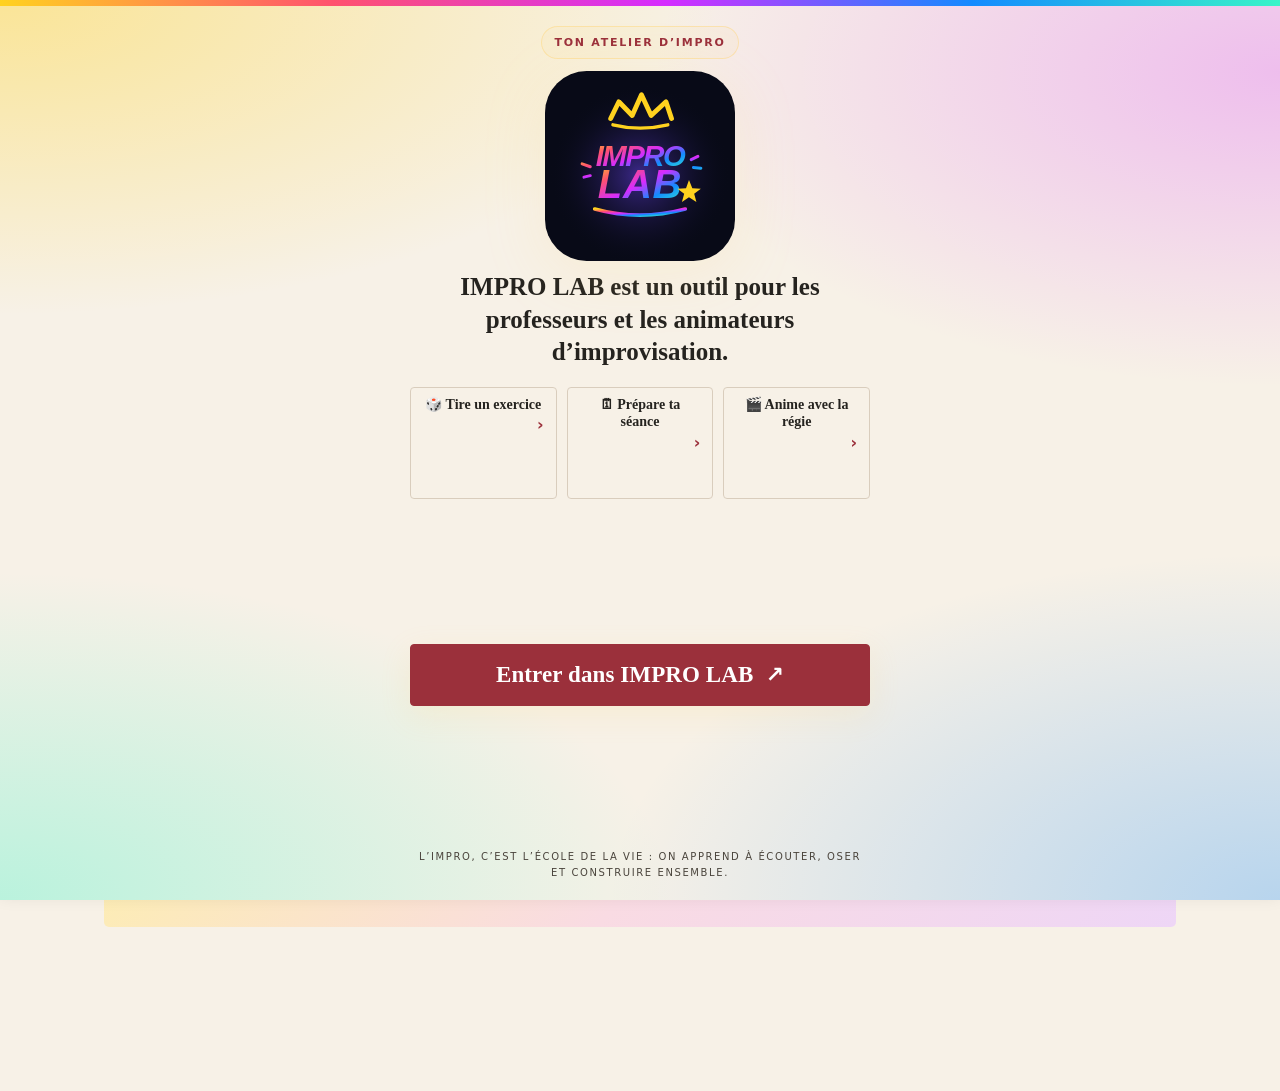
==== index.html @ 28d72544 "Saison 3 : sept exercices et cinq principes des notes d’Alexis Fiches 3-8 à 3-14 (Cercle des fous, A" ====
<!doctype html><html lang="fr"><head><meta charset="utf-8"><meta name="viewport" content="width=device-width,initial-scale=1,viewport-fit=cover"><meta name="theme-color" content="#f7f1e7" media="(prefers-color-scheme: light)"><meta name="theme-color" content="#161925" media="(prefers-color-scheme: dark)"><link rel="manifest" href="manifest.webmanifest"><link rel="icon" href="icon.svg?v=3" type="image/svg+xml"><link rel="apple-touch-icon" href="icon.svg?v=3"><meta name="apple-mobile-web-app-status-bar-style" content="black-translucent"><meta name="apple-mobile-web-app-capable" content="yes"><meta name="apple-mobile-web-app-title" content="IMPRO LAB"><title>IMPRO LAB</title><link rel="stylesheet" href="styles.css?v=17"><link rel="stylesheet" href="refonte.css?v=6">
</head><body><div id="welcomeScreen" role="dialog" aria-modal="true" aria-label="Bienvenue dans IMPRO LAB"><div class="welcome-orbit" aria-hidden="true"></div><div class="welcome-content"><div class="welcome-mark">TON ATELIER D’IMPRO</div><img class="welcome-logo" src="icon.svg?v=4" alt="Logo IMPRO LAB"><p class="welcome-summary welcome-purpose">IMPRO LAB est un outil pour les professeurs et les animateurs d’improvisation.</p><div class="welcome-tutorial"><div class="welcome-shortcut" role="button" tabindex="0" onclick="enterApp('random')" onkeydown="if(event.key==='Enter'||event.key===' '){event.preventDefault();this.click()}"><b>🎲 Tire un exercice</b></div><div class="welcome-shortcut" role="button" tabindex="0" onclick="enterApp('seance')" onkeydown="if(event.key==='Enter'||event.key===' '){event.preventDefault();this.click()}"><b>🗓 Prépare ta séance</b></div><div class="welcome-shortcut" role="button" tabindex="0" onclick="enterApp('live')" onkeydown="if(event.key==='Enter'||event.key===' '){event.preventDefault();this.click()}"><b>🎬 Anime avec la régie</b></div></div><button class="welcome-enter" onclick="enterApp()">Entrer dans IMPRO LAB <span aria-hidden="true">↗</span></button><div class="welcome-hint">L’impro, c’est l’école de la vie : on apprend à écouter, oser et construire ensemble.</div></div></div><header><h1><img class="header-logo" src="icon.svg?v=4" alt="" width="40" height="40">IMPRO LAB</h1><div>Le laboratoire du théâtre d’impro</div><p class="header-slogan">Préparer. Jouer. Faire grandir le groupe.</p><p class="home-motto">L’impro, c’est l’école de la vie : on apprend à écouter, oser et construire ensemble.</p><aside class="impro-quote-deck" aria-label="Esprit de l’improvisation"><div class="impro-quote"><blockquote>L’improvisation, c’est l’art de rater.</blockquote><small>OSE ESSAYER</small></div><div class="impro-quote"><blockquote>Jump and justify!</blockquote><small>JUMP AND JUSTIFY</small></div></aside></header><main><nav aria-label="Navigation principale">
<button aria-current="page" onclick="tab('home')"><span class="nav-ico" aria-hidden="true">🏠</span>Accueil</button>
<button onclick="tab('seance')"><span class="nav-ico" aria-hidden="true">🗓</span>Préparer</button>
<button onclick="tab('random')"><span class="nav-ico" aria-hidden="true">🎲</span>Exercice aléatoire</button>
<button onclick="tab('live')"><span class="nav-ico" aria-hidden="true">🎬</span>Régie</button>
<details class="more-navigation"><summary><span class="nav-ico" aria-hidden="true">☰</span>Plus</summary><div class="more-navigation-menu">
<button onclick="tab('jeux')"><span class="nav-ico" aria-hidden="true">📚</span>Bibliothèque</button><button onclick="tab('groupes')"><span class="nav-ico" aria-hidden="true">👥</span>Groupes</button><button onclick="tab('cahier')"><span class="nav-ico" aria-hidden="true">📒</span>Cahier de coach</button><button onclick="tab('principes')"><span class="nav-ico" aria-hidden="true">💡</span>Principes et conseils</button><button onclick="tab('historique')"><span class="nav-ico" aria-hidden="true">🗂</span>Historique</button><button onclick="tab('spectacle')"><span class="nav-ico" aria-hidden="true">🎭</span>Spectacle</button>
</div></details></nav><section id="home"><div id="backupReminder" class="card home-backup-reminder" role="status" hidden></div><div class="home-actions"><article class="home-action"><span class="home-step">01 / VITE</span><h3>Échauffement express</h3><p>Cinq minutes devant toi : un jeu d’énergie, directement en plein écran.</p><button type="button" onclick="warmupExpress()">⚡ J’ai 5 minutes</button></article></div><article class="card home-principle" id="homePrinciple" hidden></article><article class="card home-principle home-challenge" id="homeChallenge" hidden></article><details class="card home-backup"><summary>💾 Sauvegarde de tes données</summary><p class="muted">Séances, historique et carnets, groupes, effectifs, présences, badges, spectacle, match… Tout est enregistré sur cet appareil seulement. Garde une copie dans iCloud Drive ou Fichiers.</p><div class="draw-actions"><button type="button" class="btn-primary" onclick="backupExport()">💾 Tout sauvegarder</button><button type="button" onclick="document.getElementById('backupImport').click()">📂 Restaurer une sauvegarde</button></div><input type="file" id="backupImport" accept=".json,application/json" hidden onchange="backupImportFile(this)"><p id="backupLast" class="muted"></p><p id="backupStatus" class="muted" aria-live="polite"></p><div id="backupUndo" hidden></div></details></section><section id="seance" hidden><h2>Créer une séance</h2><p class="muted">Une séance proposée reste à adapter à l’âge, à l’espace et au groupe. Pas de contact physique imposé ni d’élimination humiliante.</p><div class="guided-prep">
<div class="guided-heading"><span class="eyebrow">PRÉPARATION GUIDÉE · 3 ÉTAPES</span><h3>Quel groupe as-tu devant toi aujourd’hui ?</h3><p>Choisis le groupe et la durée. Chaque groupe garde ses priorités, sa durée et ses exercices déjà joués.</p></div>
<div class="guided-basics"><label>1. Groupe<select id="groupProfile" aria-label="Groupe" onchange="switchProfile(this.value)"><option value="college">Club collège</option><option value="copains">Copains</option><option value="asso">Association</option></select><small id="groupLevelInfo" class="muted"></small><button type="button" class="group-rename" onclick="renameGroup()">✏️ Renommer ce groupe</button></label><label>2. Durée de la séance<select id="guidedDuration" aria-label="Durée de la séance" onchange="syncGuidedControls()"><option value="55" selected>55 min (par défaut)</option><option value="35">35 min</option><option value="45">45 min</option><option value="60">60 min</option><option value="90">90 min</option><option value="120">120 min</option><option value="custom">Autre durée (réglage fin)</option></select></label><label hidden>Public<select id="guidedPublic" aria-label="Public de la séance" onchange="syncGuidedControls()"><option>Collège débutant</option><option>Troupe adulte</option></select></label></div><p class="guided-note" id="groupProfileStatus" aria-live="polite"></p><p class="guided-note" id="groupExcludedInfo" hidden><span></span> <button type="button" onclick="clearExcluded()">Tout réautoriser</button></p><details class="card fil-rouge" id="filRouge"><summary>🧵 Fil rouge de l’année</summary><p class="muted">Une progression par trimestre. La séance suivante met l’accent sur les priorités du trimestre, en variant d’après la dernière séance enregistrée pour ce groupe.</p><label>Trimestre<select id="filTrimester" onchange="filRender()"><option value="0">1er trimestre (sept.–déc.)</option><option value="1">2e trimestre (janv.–mars)</option><option value="2">3e trimestre (avril–juin)</option></select></label><p id="filFocus" class="fil-focus"></p><button type="button" class="btn-primary" onclick="filNextSession()">✨ Proposer la séance suivante</button><p id="filStatus" class="guided-note" aria-live="polite"></p><details class="fil-edit"><summary>✏️ Modifier la trame de ce groupe</summary><div id="filEditor"></div><button type="button" onclick="filResetTrame()">Trame par défaut</button></details></details>

</div><label hidden>Public <select id="public"><option>Collège débutant</option><option>Troupe adulte</option></select></label><label hidden>Durée <select id="duration" aria-label="Durée de la séance"><option value="35">35 minutes</option><option value="40">40 minutes</option><option value="45">45 minutes</option><option value="50">50 minutes</option><option value="55" selected>55 minutes</option><option value="60">60 minutes</option><option value="65">65 minutes</option><option value="70">70 minutes</option><option value="75">75 minutes</option><option value="80">80 minutes</option><option value="85">85 minutes</option><option value="90">90 minutes</option><option value="95">95 minutes</option><option value="100">100 minutes</option><option value="105">105 minutes</option><option value="110">110 minutes</option><option value="115">115 minutes</option><option value="120">120 minutes</option></select></label><details class="card advanced-dynamics"><summary>3. Réglages fins des six priorités</summary><p class="muted">Règle chaque priorité de 0 à 100 %.</p><div class="dynamic-grid"><label class="dynamic-row" style="--slider-color:#ffb347" title="Regroupe : Énergie, Corps"><span class="dynamic-head"><span class="dynamic-name">Énergie</span><output id="dynamicValue0" for="dynamic0">60 %</output></span><small class="dynamic-sub">Énergie · Corps</small><input type="range" id="dynamic0" min="0" max="100" step="1" value="60" aria-label="Intensité Énergie" oninput="updateDynamic(0)"></label><label class="dynamic-row" style="--slider-color:#62c7ff" title="Regroupe : Écoute, Cohésion"><span class="dynamic-head"><span class="dynamic-name">Écoute</span><output id="dynamicValue1" for="dynamic1">70 %</output></span><small class="dynamic-sub">Écoute · Cohésion</small><input type="range" id="dynamic1" min="0" max="100" step="1" value="70" aria-label="Intensité Écoute" oninput="updateDynamic(1)"></label><label class="dynamic-row" style="--slider-color:#b59aff" title="Regroupe : Construction"><span class="dynamic-head"><span class="dynamic-name">Construction</span><output id="dynamicValue2" for="dynamic2">60 %</output></span><input type="range" id="dynamic2" min="0" max="100" step="1" value="60" aria-label="Intensité Construction" oninput="updateDynamic(2)"></label><label class="dynamic-row" style="--slider-color:#ff7caa" title="Regroupe : Scène, Émotions"><span class="dynamic-head"><span class="dynamic-name">Scène</span><output id="dynamicValue3" for="dynamic3">60 %</output></span><small class="dynamic-sub">Scène · Émotions</small><input type="range" id="dynamic3" min="0" max="100" step="1" value="60" aria-label="Intensité Scène" oninput="updateDynamic(3)"></label><label class="dynamic-row" style="--slider-color:#f6a7ff" title="Regroupe : Imaginaire"><span class="dynamic-head"><span class="dynamic-name">Imaginaire</span><output id="dynamicValue4" for="dynamic4">60 %</output></span><input type="range" id="dynamic4" min="0" max="100" step="1" value="60" aria-label="Intensité Imaginaire" oninput="updateDynamic(4)"></label><label class="dynamic-row" style="--slider-color:#70dfae" title="Regroupe : Amusement, Lâcher-prise"><span class="dynamic-head"><span class="dynamic-name">Amusement</span><output id="dynamicValue5" for="dynamic5">70 %</output></span><small class="dynamic-sub">Amusement · Lâcher-prise</small><input type="range" id="dynamic5" min="0" max="100" step="1" value="70" aria-label="Intensité Amusement" oninput="updateDynamic(5)"></label></div><p class="muted" style="font-size:12px;margin:6px 0">Timeline souple : mise en énergie → connexion → exploration → scène → final collectif. Les priorités orientent les choix sans imposer de quotas.</p><button type="button" onclick="resetDynamics()">↺ Réinitialiser</button></details><button class="btn-primary" onclick="generate()">🎲 Générer ma séance</button><div id="planSummary" class="plan-summary" aria-live="polite"></div><div id="plan"></div><div class="edit-actions"><button type="button" class="btn-primary session-save" onclick="saveSession()"><span aria-hidden="true">💾</span> Enregistrer la séance</button><button type="button" onclick="shareSession()">📤 Partager la séance</button><button type="button" onclick="printStudentSheets()">🖨 Fiches élèves</button><button onclick="exportSession()">⬇ Exporter la séance</button><button onclick="document.getElementById('importSession').click()">⬆ Importer</button><button type="button" onclick="clearSession()">🗑 Effacer toute la séance</button><input type="file" id="importSession" accept=".json,application/json" style="display:none" onchange="importSession(this)"></div><div id="studentSheets" class="student-sheets"></div><details class="card add-exercise"><summary>＋ Ajouter un exercice à la main</summary><select id="manualGame"></select><label class="manual-mins"><input id="manualMins" type="number" value="8" min="1" max="60" aria-label="Minutes"> min</label><button onclick="addManual()">Ajouter</button></details></section><section id="jeux" hidden><h2>Bibliothèque des exercices</h2><p class="muted">Une règle incomplète n’est pas une règle validée.</p><p id="libraryStatus" aria-live="polite">Chargement des exercices…</p><input id="search" placeholder="Chercher un exercice (ou son autre nom)" oninput="renderGames()"><details class="filter-fold" id="filterFold"><summary>🔎 Filtres · <span id="filtersActive">aucun</span></summary><div class="filter-row"><label><input type="checkbox" id="favoritesOnly" onchange="renderGames()"> Favoris seulement <small id="favoritesGroup" class="muted"></small></label><label>Objectif <select id="categoryFilter" onchange="renderGames()"><option value="">Tous</option><option>Énergie</option><option>Écoute</option><option>Corps</option><option>Construction</option><option>Scène</option><option>Émotions</option><option>Amusement</option><option>Lâcher-prise</option><option>Cohésion</option><option>Imaginaire</option></select></label><label>Niveau <select id="levelFilter" onchange="renderGames()"><option value="">Tous</option><option value="1">★</option><option value="2">★★</option><option value="3">★★★</option></select></label><label>Usage <select id="usageFilter" onchange="renderGames()"><option value="">Tous</option></select></label><label>Contact <select id="contactFilter" onchange="renderGames()"><option value="">Tous</option><option value="aucun">Sans contact</option><option value="léger">Contact léger</option></select></label></div></details><p id="gamesCount" class="library-meta" aria-live="polite"></p><div id="games"></div></section><section id="groupes" hidden><h2>👥 Joueurs & équipes</h2><p class="muted">Deux effectifs indépendants, enregistrés sur cet appareil. Coche les présents avant le tirage.</p><div class="card"><label>Effectif <select id="rosterType" onchange="rosterRender()"><option value="college">Club collège</option><option value="copains">Copains</option><option value="troupe">Association (troupe adulte)</option></select></label><label>Ajouter des joueurs (un prénom par ligne)<textarea id="rosterInput" rows="3" placeholder="Camille&#10;Sam&#10;Alex"></textarea></label><button onclick="rosterAdd()">＋ Ajouter</button><div class="draw-actions"><button onclick="rosterAll(true)">Tous présents</button><button onclick="rosterAll(false)">Tous absents</button></div><div id="rosterList"></div><p id="rosterCount" class="muted"></p></div><details class="card" id="badgesPanel"><summary>🏅 Compétences des joueurs</summary><p class="muted">Écoute, accepter, construire, oser : touche une compétence quand le joueur l’a montrée. Pas de note ni de classement, juste un repère pour toi.</p><div id="badgesList"></div></details><details class="card" id="attendancePanel"><summary>📋 Présences du club</summary><p class="muted">Coche les présents dans la liste ci-dessus, puis enregistre la présence du jour. Une seule feuille par jour et par effectif : l’enregistrer à nouveau la remplace.</p><button type="button" class="btn-primary" onclick="attendanceSave()">📋 Enregistrer les présences du jour</button><p id="attendanceStatus" class="muted" aria-live="polite"></p><div id="attendanceSummary"></div></details><div class="card"><h3>🎲 Constituer les groupes</h3><label>Format <select id="rosterFormat" onchange="rosterFormatChange()"><option value="2">Binômes</option><option value="3">Trios</option><option value="4">Quatuors</option><option value="teams">Deux équipes</option></select></label><label><input id="rosterAvoid" type="checkbox" checked> Éviter les associations récentes (si possible)</label><button class="btn-primary" onclick="rosterDraw()">🎲 Tirer les groupes</button><p class="muted" id="rosterNote"></p><div id="groupsResult"></div></div><details class="card" id="rosterSavedPanel"><summary>💾 Équipes enregistrées</summary><p class="muted">Tire des groupes, puis touche « Enregistrer ces équipes » pour les retrouver plus tard sur cet appareil.</p><div id="rosterSaved"></div></details><details class="card"><summary>📦 Sauvegarde / transfert</summary><p class="muted">Exporter les effectifs et l’historique des associations dans un fichier JSON, ou les réimporter sur un autre appareil.</p><div class="draw-actions"><button onclick="rosterExport()">Exporter</button><button onclick="document.getElementById('rosterImport').click()">Importer</button></div><input type="file" id="rosterImport" accept=".json,application/json" hidden onchange="rosterImportFile(this)"></details></section><section id="historique" hidden><h2>Historique</h2><details id="termReport" class="card term-report"><summary>📊 Bilan du trimestre</summary><div class="term-controls"><label>Groupe<select id="termGroup" aria-label="Groupe du bilan" onchange="termReportRender()"><option value="college">Club collège</option><option value="copains">Copains</option><option value="asso">Association</option></select></label><label>Trimestre<select id="termTrimester" aria-label="Trimestre du bilan" onchange="this.dataset.touched='user';termReportRender()"><option value="0">1er trimestre</option><option value="1">2e trimestre</option><option value="2">3e trimestre</option></select></label></div><div id="termReportBody" aria-live="polite"></div><button type="button" onclick="termReportCopy()">📋 Copier le bilan</button><p id="termReportStatus" class="muted" aria-live="polite"></p></details><div id="historyResult"></div></section><section id="spectacle" hidden><h2>🎭 Préparer un spectacle</h2><p class="muted no-print">Ordre de passage des numéros, distribution des joueurs et feuille de régie à imprimer. Enregistré sur cet appareil.</p><div class="card no-print"><label>Titre du spectacle<input id="showTitle" maxlength="80" oninput="showSaveMeta()"></label><label>Date et lieu<input id="showWhen" maxlength="80" oninput="showSaveMeta()"></label><label>Effectif<select id="showRoster" onchange="showSaveMeta();showRender()"><option value="college">Club collège</option><option value="copains">Copains</option><option value="troupe">Association (troupe adulte)</option></select></label></div><details class="card no-print show-fold" id="showIdeasFold"><summary>💡 Jeux repérés pour le spectacle</summary><div id="showIdeas" class="no-print" hidden></div></details><details class="card no-print show-fold" id="showTemplatesFold"><summary>📜 Trames toutes prêtes</summary><div id="showTemplates" class="no-print"></div></details><datalist id="showFormats"></datalist><div id="showItems" class="no-print"></div><div class="draw-actions no-print"><button type="button" class="btn-primary" onclick="showAdd()">＋ Ajouter un numéro</button><button type="button" onclick="showPrint()">🖨 Imprimer la feuille de régie</button><button type="button" onclick="showClear()">🗑 Tout effacer</button></div><p id="showSummary" class="no-print" aria-live="polite"></p><div id="showSheet" class="show-sheet"></div></section><section id="principes" hidden>
<h2>Principes et conseils</h2>
<p class="muted">Des repères faciles à consulter, sans faire défiler une longue page.</p>
<label class="principes-search-label" for="principesSearch">Rechercher un principe ou un conseil</label><input id="principesSearch" type="search" placeholder="Ex. écoute, silence, relation…" oninput="renderPrincipesSearch()" autocomplete="off"><p id="principesSearchCount" class="library-meta" aria-live="polite"></p><div id="principesSearchResults" class="principes-search-results" hidden></div>
<div id="principesHome" class="principes-home"><button class="principes-entry" onclick="openPrincipesView('principesContent')"><span>🧭</span><b>Principes</b><small>Les grands repères du jeu d’improvisation</small><span class="entry-arrow">Consulter →</span></button><button class="principes-entry" onclick="openPrincipesView('adviceContent')"><span>🌱</span><b>Conseils</b><small>Des pistes concrètes par niveau : débutant, moyen, pro</small><span class="entry-arrow">Consulter →</span></button></div>
<div id="principesView" hidden><button class="principes-back" onclick="backPrincipesHome()">← Retour aux principes et conseils</button><div id="principesContent" hidden><p class="muted">Chargement des principes…</p></div><div id="adviceContent" hidden><div id="adviceBeginnerContent"></div><div id="adviceMediumContent"></div><div id="adviceProContent"></div></div></div>
</section><section id="cahier" hidden><h2>📒 Cahier de coach</h2><p class="muted">Ressource issue du cahier personnel fourni dans le projet. Les listes servent à préparer les séances et à enrichir les tirages d’impro.</p><div id="coachResourceContent"><p class="muted">Chargement de la ressource…</p></div></section><section id="random" hidden><h2>🎲 Générateur d’exercice</h2><div class="card"><label class="random-group">Groupe<select id="randomGroupProfile" aria-label="Groupe pour l’exercice aléatoire" onchange="switchProfile(this.value)"><option value="college">Club collège</option><option value="copains">Copains</option><option value="asso">Association</option></select></label><details id="randomSettingsFold" class="random-fold" open><summary><h3>Choisis le mood de l’exercice</h3></summary><p class="muted">Monte les curseurs des priorités que tu veux privilégier.</p><div id="randomExerciseCategories" class="dynamic-grid"><label class="dynamic-row" style="--slider-color:#ffb347" title="Regroupe : Énergie, Corps"><span class="dynamic-head"><span class="dynamic-name">Énergie</span><output id="randomDynamicValue0" for="randomDynamic0">60 %</output></span><small class="dynamic-sub">Énergie · Corps</small><input type="range" id="randomDynamic0" min="0" max="100" step="1" value="60" aria-label="Priorité Énergie" oninput="updateRandomDynamic(0)"></label><label class="dynamic-row" style="--slider-color:#62c7ff" title="Regroupe : Écoute, Cohésion"><span class="dynamic-head"><span class="dynamic-name">Écoute</span><output id="randomDynamicValue1" for="randomDynamic1">70 %</output></span><small class="dynamic-sub">Écoute · Cohésion</small><input type="range" id="randomDynamic1" min="0" max="100" step="1" value="70" aria-label="Priorité Écoute" oninput="updateRandomDynamic(1)"></label><label class="dynamic-row" style="--slider-color:#b59aff" title="Regroupe : Construction"><span class="dynamic-head"><span class="dynamic-name">Construction</span><output id="randomDynamicValue2" for="randomDynamic2">60 %</output></span><input type="range" id="randomDynamic2" min="0" max="100" step="1" value="60" aria-label="Priorité Construction" oninput="updateRandomDynamic(2)"></label><label class="dynamic-row" style="--slider-color:#ff7caa" title="Regroupe : Scène, Émotions"><span class="dynamic-head"><span class="dynamic-name">Scène</span><output id="randomDynamicValue3" for="randomDynamic3">60 %</output></span><small class="dynamic-sub">Scène · Émotions</small><input type="range" id="randomDynamic3" min="0" max="100" step="1" value="60" aria-label="Priorité Scène" oninput="updateRandomDynamic(3)"></label><label class="dynamic-row" style="--slider-color:#f6a7ff" title="Regroupe : Imaginaire"><span class="dynamic-head"><span class="dynamic-name">Imaginaire</span><output id="randomDynamicValue4" for="randomDynamic4">60 %</output></span><input type="range" id="randomDynamic4" min="0" max="100" step="1" value="60" aria-label="Priorité Imaginaire" oninput="updateRandomDynamic(4)"></label><label class="dynamic-row" style="--slider-color:#70dfae" title="Regroupe : Amusement, Lâcher-prise"><span class="dynamic-head"><span class="dynamic-name">Amusement</span><output id="randomDynamicValue5" for="randomDynamic5">70 %</output></span><small class="dynamic-sub">Amusement · Lâcher-prise</small><input type="range" id="randomDynamic5" min="0" max="100" step="1" value="70" aria-label="Priorité Amusement" oninput="updateRandomDynamic(5)"></label></div><p class="muted" style="font-size:12px;margin:6px 0">Règle les priorités de 0 à 100 %. Les curseurs reprennent les mêmes couleurs et les mêmes réglages que ceux de la séance.</p><button type="button" onclick="resetRandomDynamics()">↺ Réinitialiser les priorités</button></details><div class="draw-actions"><button class="btn-primary" onclick="pickRandomExercise()">🎲 Tirer un exercice</button></div><details id="randomResultFold" class="random-fold" open><summary><h3>Exercice tiré</h3></summary><div id="randomExerciseResult" aria-live="polite" class="draw-result">Choisis tes catégories puis lance le tirage.</div><button class="btn-primary" id="randomExerciseUse" hidden onclick="useRandomExercise()">✓ Jouer en Régie (la séance n’est pas modifiée)</button></details></div></section><section id="live" hidden><h2>🎬 Régie d’impro</h2><div class="card"><div class="live-deck" id="liveDeck"><div id="liveClock" role="timer" aria-live="off" style="font-weight:900;font-variant-numeric:tabular-nums;text-align:center">05:00</div><p id="liveOvertime" style="text-align:center;color:#ffd16d" aria-live="polite"></p><div id="liveActions"><button class="btn-primary" onclick="liveToggle()" id="liveStart">▶ Démarrer</button><button class="session-only" onclick="livePrevious()">⏮ Avant</button><button class="session-only" onclick="liveNext()">⏭ Suite</button><button onclick="liveReset()">↺ Reset</button></div></div><div id="liveAudience" class="live-audience" aria-live="polite" hidden></div><div id="liveUnderClock" class="under-clock" hidden></div><details class="regie-fold"><summary>⚙ Mode et affichage</summary><div class="regie-toolbar"><label>Utilisation <select id="liveMode" onchange="liveFreeUser()"><option value="session">Séance préparée</option><option value="free">Impro libre</option></select></label><label>Type de chrono <select id="liveClockMode" onchange="liveChangeClockMode()"><option value="down">Compte à rebours</option><option value="up">Chrono croissant</option></select></label></div></details><details class="regie-fold" open><summary>🎭 Exercice en cours</summary><p id="liveProgress" aria-live="polite">Aucune séance</p><div id="liveTitle" style="font-size:clamp(23px,7vw,44px);font-weight:800">Prêt à jouer !</div><p id="liveAka" class="exercise-aliases live-aka" hidden></p><p id="liveInfo" style="font-size:18px;line-height:1.5;white-space:pre-wrap"></p><div id="liveCoachPanel"></div><div id="liveFeedback" class="live-feedback session-only"><p class="live-feedback-title">Pendant le jeu, en un toucher :</p><div class="review-vote-buttons" role="group" aria-label="Avis sur l’exercice en cours"><button type="button" class="badge-chip" id="liveVoteUp" aria-pressed="false" aria-label="L’exercice en cours a bien marché" onclick="liveVote(1)">👍</button><button type="button" class="badge-chip" id="liveVoteDown" aria-pressed="false" aria-label="L’exercice en cours est à revoir" onclick="liveVote(-1)">👎</button></div><label for="liveNoteInput">Note rapide</label><div class="live-note-row"><input id="liveNoteInput" type="text" maxlength="200" placeholder="Ex. Lina très à l’aise, finir plus tôt" onkeydown="if(event.key==='Enter'){event.preventDefault();liveNoteAdd()}"><button type="button" onclick="liveNoteAdd()">＋ Noter</button></div><p id="liveFeedbackStatus" class="muted" aria-live="polite"></p></div></details><details class="regie-options"><summary>⚙ Réglages du chrono</summary><label>Durée cible (minutes) <input id="liveMinutes" type="number" min="1" max="180" step="0.5" value="5" onchange="liveSetDuration()"></label><label><input type="checkbox" id="liveSound" checked> Signal sonore à l’échéance</label><label><input type="checkbox" id="liveWarn" checked> Bip d’avertissement 1 minute avant (durées de 3 min et plus)</label><p class="muted regie-footnote">Signal sonore non garanti si l’iPhone est verrouillé.</p></details><div class="draw-actions stage-launch"><button type="button" onclick="stageOpen('prof')">📺 Plein écran</button><button type="button" onclick="stageOpen('eleve')">🧑‍🎓 Élève animateur</button></div><div id="stageView" class="stage-view" hidden role="dialog" aria-modal="true" aria-label="Plein écran de la séance"><div class="stage-top"><span id="stageProgress"></span><button type="button" id="stageClose" onclick="stageClose()">✕ Quitter</button></div><div class="stage-body"><div class="stage-text"><p id="stageRole" class="stage-role" hidden>À toi de mener l’échauffement !</p><p id="stageLevelNote" class="stage-level-note" hidden></p><p id="stageTitle" class="stage-title"></p><p id="stageAka" class="stage-aka" hidden></p><p id="stageAudience" class="stage-audience" hidden></p><p id="stageConsigne"></p></div><div class="stage-side"><div id="stageClock" role="timer" aria-live="off">05:00</div><p id="stageOver" aria-live="polite"></p><div class="stage-actions"><button type="button" id="stagePrev" onclick="livePrevious()" aria-label="Exercice précédent">⏮</button><button type="button" id="stageStart" class="btn-primary" onclick="liveToggle()">▶ Démarrer</button><button type="button" id="stageNext" onclick="liveNext()" aria-label="Exercice suivant">⏭</button><button type="button" onclick="liveReset()" aria-label="Remettre le chrono à zéro">↺</button><button type="button" id="stageRedraw" hidden onclick="liveFreeRedraw()" aria-label="Tirer un autre jeu">🔄</button></div><div class="stage-actions stage-feedback" id="stageFeedback"><button type="button" id="stageVoteUp" aria-pressed="false" aria-label="L’exercice en cours a bien marché" onclick="liveVote(1)">👍</button><button type="button" id="stageVoteDown" aria-pressed="false" aria-label="L’exercice en cours est à revoir" onclick="liveVote(-1)">👎</button></div></div></div></div><details class="regie-fold"><summary>＋ Prolongation</summary><div class="regie-extend"><label>Prolongation (minutes, 10 s par défaut) <input id="liveExtendMinutes" type="number" min="0.1666667" max="180" step="0.1666667" value="0.1666667"></label><button onclick="liveExtend()">＋ Prolonger</button></div></details><p class="session-only" id="liveSwipeHint">Glisse à gauche : exercice suivant · à droite : précédent</p><div class="regie-players"><details id="livePlayersPanel"><summary>👥 Joueurs et équipes · <span id="livePlayersCount">0 présent</span></summary><div class="regie-player-controls"><label>Effectif <select id="liveRosterType" onchange="liveRosterTypeChange()"><option value="college">Club collège</option><option value="copains">Copains</option><option value="troupe">Association (troupe adulte)</option></select></label><div class="draw-actions"><button onclick="liveRosterAll(true)">Tous présents</button><button onclick="liveRosterAll(false)">Tous absents</button><button onclick="tab('groupes')">Gérer les joueurs</button></div><div id="livePlayersList" class="regie-player-list"></div><div class="draw-actions"><label>Groupes <select id="liveRosterFormat"><option value="2">Binômes</option><option value="3">Trios</option><option value="4">Quatuors</option><option value="teams">2 équipes</option></select></label><button class="btn-primary" onclick="liveRosterDraw()">🎲 Former les groupes</button></div><div id="liveGroupsResult" aria-live="polite"></div><details class="regie-saved"><summary>💾 Équipes enregistrées</summary><div id="liveSavedTeams"></div></details></div></details></div><details class="regie-match" id="soireePanel"><summary>🎉 Mode soirée · jeux au hasard</summary><p class="muted regie-footnote">Pas de préparation : chaque toucher tire un jeu validé, selon l’ambiance réglée dans « Exercice aléatoire », et l’affiche ici avec son chrono.</p><label>Nombre de joueurs présents<input id="soireePlayers" type="number" min="2" max="40" step="1" value="6" inputmode="numeric" oninput="this.dataset.touched='1'"></label><div class="draw-actions"><button type="button" class="btn-primary" onclick="soireeNext()">🎲 Jeu suivant</button><button type="button" onclick="soireeReset()">↺ Nouvelle soirée</button></div><p id="soireeStatus" class="match-current" aria-live="polite">Aucun jeu tiré ce soir.</p><p id="soireeNote" class="muted regie-footnote"></p></details><details class="regie-match" id="matchPanel"><summary>🏒 Match d’impro · table de l’arbitre</summary><details class="regie-options match-names"><summary>✏️ Noms des équipes</summary><div class="match-teams"><label>Nom de l’équipe 1<input id="matchTeamA" maxlength="40" value="Équipe 1" oninput="matchSave()"></label><label>Nom de l’équipe 2<input id="matchTeamB" maxlength="40" value="Équipe 2" oninput="matchSave()"></label></div></details><div class="match-score" aria-live="polite"><div><b id="matchNameA">Équipe 1</b><output id="matchScoreA">0</output><button type="button" onclick="matchPoint('A',1)">＋ Point</button><button type="button" aria-label="Retirer un point à l’équipe 1" onclick="matchPoint('A',-1)">−</button></div><div><b id="matchNameB">Équipe 2</b><output id="matchScoreB">0</output><button type="button" onclick="matchPoint('B',1)">＋ Point</button><button type="button" aria-label="Retirer un point à l’équipe 2" onclick="matchPoint('B',-1)">−</button></div></div><div class="draw-actions"><button type="button" class="btn-primary" onclick="matchDraw()">🎲 Tirer catégorie et thème</button><button type="button" onclick="matchStart()">▶ Lancer l’impro au chrono</button><button type="button" onclick="matchResetScore()">↺ Score à zéro</button><button type="button" onclick="matchCaucus()">⏱ Caucus 20 s</button></div><p id="matchCaucusClock" class="match-caucus" aria-live="polite" hidden></p><p id="matchCurrent" class="match-current" aria-live="polite">Aucune impro tirée.</p><details class="regie-options"><summary>✏️ Durée, catégories et thèmes de l’asso</summary><label>Durée de l’impro (minutes)<input id="matchMinutes" type="number" min="0.5" max="30" step="0.5" value="3" onchange="matchSave()"></label><label>Catégories (une par ligne)<textarea id="matchCategories" rows="4" onchange="matchSave()"></textarea></label><label>Thèmes proposés par les membres (un par ligne)<textarea id="matchThemes" rows="5" placeholder="Un thème par ligne" onchange="matchSave()"></textarea></label><p class="muted regie-footnote">Enregistré sur cet appareil uniquement, à part de la bibliothèque d’exercices.</p></details></details><details class="regie-fold regie-draw"><summary>🎲 Tirages d’impro · 11 catégories</summary><p class="muted regie-footnote">Choisis les éléments à tirer. Chaque résultat peut être relancé seul.</p><details class="audience-box" open><summary class="audience-title">🙋 Suggestion du public</summary><p class="audience-choose-label">Coche la question à poser :</p><div id="audienceChoices" class="audience-choices" role="radiogroup" aria-label="Question à poser au public"></div><details class="audience-more" id="audienceMore"><summary>Autres questions</summary><div id="audienceChoicesMore" class="audience-choices" role="radiogroup" aria-label="Autres questions à poser au public"></div></details><div class="audience-ask"><span class="audience-ask-label">Demande à la salle :</span> <strong id="audienceQuestion" class="audience-question">Un lieu ?</strong></div><label for="audienceInput" class="audience-input-label">Ce que le public a dit</label><div class="audience-row"><input id="audienceInput" type="text" maxlength="120" autocomplete="off" autocapitalize="none" enterkeyhint="done" placeholder="Tape le mot entendu" onkeydown="if(event.key==='Enter'){event.preventDefault();audienceUse()}"><button type="button" class="btn-primary" onclick="audienceUse()">Afficher</button></div><div class="audience-actions"><button type="button" onclick="audienceSuggest()">🎲 Tirer à la place du public</button><button type="button" id="audienceClearBtn" onclick="audienceClear()" hidden>Effacer</button></div><div id="audienceResult" class="audience-result" aria-live="polite" hidden></div><p id="audienceStatus" class="muted" aria-live="polite"></p><details class="my-titles" id="myTitlesBox"><summary>⭐ Mes titres (<span id="myTitlesCount">0</span>)</summary><div id="myTitlesList"></div><button type="button" id="myTitlesDraw" onclick="myTitlesDraw()" hidden>🎲 Tirer un de mes titres</button></details></details><details class="draw-cats-fold"><summary>Catégories à tirer · <span id="drawCatsCount"></span></summary><div id="drawCategories" class="draw-categories"></div></details><div class="draw-actions"><button class="btn-primary" onclick="drawAll()">🎲 Tout tirer</button><button onclick="drawClear()">Effacer</button><button type="button" onclick="passOpen()">📱 Plein écran, de main en main</button></div><div id="passView" class="stage-view pass-view" hidden role="dialog" aria-modal="true" aria-label="Contraintes en plein écran"><div class="stage-top"><span>Fais passer le téléphone</span><button type="button" onclick="passClose()">✕ Quitter</button></div><div id="passList" class="pass-list" aria-live="polite"></div><button type="button" id="passNext" class="btn-primary pass-next" onclick="passNext()">🎲 Suivant</button></div><div id="drawResults" class="draw-results" aria-live="polite"></div><details class="regie-options"><summary>✏️ Personnaliser les listes</summary><label>Catégorie <select id="drawEditCategory" onchange="drawShowEditor()"></select></label><label>Propositions (une par ligne)<textarea id="drawEditor" rows="7" spellcheck="true"></textarea></label><div class="draw-actions"><button onclick="drawSaveEditor()">Enregistrer</button><button onclick="drawResetEditor()">Liste par défaut</button></div><p id="drawEditStatus" class="muted regie-footnote"></p></details></details></div></section></main><script>function syncGuidedControls(){const d=document.getElementById('guidedDuration'),p=document.getElementById('guidedPublic'),duration=document.getElementById('duration'),publicSelect=document.getElementById('public');if(d&&duration){const durationLabel=duration.closest('label');if(d.value!=='custom'){duration.value=d.value;if(durationLabel)durationLabel.hidden=true}else{document.querySelector('.advanced-dynamics')?.setAttribute('open','');if(durationLabel)durationLabel.hidden=false}}if(p&&publicSelect)publicSelect.value=p.value}

function enterApp(target){const screen=document.getElementById('welcomeScreen');if(!screen)return;if(target)tab(target);screen.classList.add('dismissed');window.setTimeout(()=>screen.remove(),500);try{sessionStorage.setItem('improlab-welcome-seen','1')}catch{}try{localStorage.setItem('improlab-welcome-seen','1')}catch{}}
function homeRender(){homePrincipleRender();homeChallengeRender()}
const HOME_CHALLENGES=[["Dis oui","Aujourd’hui, réponds « oui, et… » à trois propositions, même minuscules, avant de donner ton avis."],["Trois secondes","Dans ta prochaine impro, laisse passer trois secondes de silence avant ta première réplique."],["Les prénoms","Retiens et utilise le prénom de chaque personne que tu croises aujourd’hui."],["Écoute entière","Dans une conversation, attends la fin de la phrase de l’autre avant de formuler la tienne. Ne prépare rien pendant qu’il parle."],["Le détail","Remarque un détail sur une personne ou un lieu que personne d’autre ne remarque, et réutilise-le dans une scène."],["Montre, ne raconte pas","Joue une émotion sans jamais la nommer : seulement avec le corps et les actions."],["L’erreur cadeau","Quand tu te trompes aujourd’hui, dis « bravo ! » et fais de l’erreur une proposition."],["Une offre pour l’autre","Dans chaque scène, fais une proposition qui donne quelque chose à jouer à ton partenaire : un nom, un lieu, une envie."],["Une démarche","Invente une démarche de personnage, puis garde-la pendant toute une impro."],["Le lieu en trois gestes","Installe un lieu précis en trois gestes, sans jamais le dire."],["Réagis d’abord","Dans une scène, réagis à ce que dit l’autre avant de parler de ta propre idée."],["Un compliment précis","Fais à chaque personne du groupe un compliment précis sur son jeu, pas sur sa personne."],["Moitié moins de mots","Dans ta prochaine scène, dis moitié moins de mots que d’habitude."],["Face au public","Place-toi pour que le public voie tout : ne tourne le dos à personne, même sans le vouloir."],["Ralentis","Ralentis ton débit et tes déplacements de moitié pendant une scène entière."],["Statut haut, voix calme","Joue un personnage de statut haut sans jamais crier ni hausser la voix."],["Statut bas, mais gagnant","Joue un personnage de statut bas qui obtient quand même ce qu’il veut."],["La relation d’abord","Commence ta prochaine scène en disant qui vous êtes l’un pour l’autre, dès la première réplique."],["L’objet précis","Utilise un objet imaginaire avec assez de précision pour que le public devine son poids et sa matière."],["Commence par un geste","Commence ta prochaine impro par une action, pas par une phrase."],["La dernière image","Cherche la dernière image de la scène dès le milieu, et rejoins-la."],["À pleine voix","Pendant tout un échauffement, parle plus lentement et à pleine voix."],["Le contraire du réflexe","Dans un jeu, fais le contraire de ton réflexe : si tu parles beaucoup, tais-toi ; si tu te retiens, ose."],["Ose le premier","Sois le premier à entrer ou à proposer dans chaque jeu de la séance."],["Soutiens","Pendant un exercice entier, sois celui qui soutient la proposition des autres."],["Une vraie curiosité","Pose à un partenaire en scène une question dont tu ne connais pas la réponse."],["L’émotion qui monte","Choisis une émotion et fais-la monter doucement, sans passer de zéro à cent."],["Reprise transformée","Reprends mot pour mot la dernière phrase de l’autre une fois par scène, puis transforme-la."],["Le non qui aide","Si tu refuses une proposition, refuse-la en proposant autre chose qui garde la scène vivante."],["Le corps d’abord","Avant de parler, trouve la posture de ton personnage et garde-la jusqu’au bout."],["Le tour des regards","Dans un cercle, croise le regard de chaque personne avant de commencer le jeu."],["Remercie","Remercie à voix haute un partenaire pour une proposition qui t’a aidé."],["Un secret","Donne à ton personnage un secret et laisse-le se voir, sans le dire."],["Même scène, autre émotion","Rejoue une scène ratée en changeant une seule chose : l’émotion."],["Une voix inconnue","Essaie une voix que tu n’as jamais utilisée en impro, et garde-la jusqu’au bout."],["Le bilan qui compte","En fin de séance, nomme une chose précise que chaque joueur a bien faite."],["Cadre en deux phrases","Explique un jeu en deux phrases et une démonstration, puis lance-le."],["Couper à temps","Arrête un jeu quand il a donné ce qu’il avait, sans attendre la fin du temps."],["Le tour des prénoms","Commence la séance par un jeu de prénoms, même si tout le monde se connaît."],["Un temps pour souffler","Prévois un moment calme après un jeu très énergique."],["Moins d’explications","Explique un jeu en moins d’une minute et laisse le groupe le découvrir en jouant."],["D’abord en petit groupe","Propose un jeu où chacun joue d’abord en petit groupe avant de passer devant tous."],["Un jeu jamais animé","Teste avec ton groupe un jeu que tu n’as jamais animé."],["Une trace","Écris dans « Mes notes » une chose qui a marché et une chose à changer pour un jeu de ta séance."],["Le regard du public","Demande à quelqu’un qui regardait ce qu’il a vu, avant de donner ton avis d’animateur."],["Trois respirations","Avant de jouer, prends trois respirations lentes et sens ton poids sur le sol."],["Dis ce que tu vois","Décris à voix haute une chose que tu viens de voir, en une phrase, sans jugement."],["On va le découvrir","Dis « je ne sais pas, mais on va le découvrir » dans une scène, puis découvre."],["Un petit risque","Fais dans l’impro du jour une proposition qui te fait un peu peur."],["Le calme","Dans une scène tendue, garde ton personnage calme et regarde ce que ça change."],["Le point de vue d’un objet","Raconte un moment de ta journée du point de vue d’un objet."],["À toute vitesse","Une fois dans la séance, joue très vite : répliques courtes, déplacements nets."],["Réponds par un geste","Réponds à une réplique par une action seulement, sans un mot."],["Cinq mots","Joue une scène en n’utilisant que cinq mots différents."],["Le lieu qui change","Fais évoluer le lieu de la scène sans le dire, par les gestes et les réactions."],["Entre, puis sors","Entre dans une scène avec une intention claire, et sors quand elle est accomplie."],["La question ouverte","Pose à ton partenaire une question qui ne se répond pas par oui ou non."],["Joue le plaisir","Joue une scène en te faisant plaisir avant tout, sans chercher à être drôle."],["Laisse-toi guider","Laisse ton partenaire te guider pendant toute une scène, sans anticiper."],["Un vrai souvenir","Pars d’un vrai souvenir, légèrement changé, pour créer ton personnage."]];
function homeDayNumber(d){d=d||new Date();return Math.floor((Date.UTC(d.getFullYear(),d.getMonth(),d.getDate())-Date.UTC(d.getFullYear(),0,0))/864e5)}
function challengeOfDay(day){const n=HOME_CHALLENGES.length;return HOME_CHALLENGES[((day%n)+n)%n]}
function homeChallengeRender(){const box=document.getElementById('homeChallenge');if(!box)return;const c=challengeOfDay(homeDayNumber()+3);box.innerHTML='<span class="home-step">🎯 DÉFI DU JOUR</span><h3>'+escapeText(c[0])+'</h3><p>'+escapeText(c[1])+'</p>';box.hidden=false}
let homePrinciples=null;
async function homePrincipleRender(){const box=document.getElementById('homePrinciple');if(!box)return;try{if(!homePrinciples){const r=await fetch('principes-impro.json?v=20261109-pistes-improwiki');if(!r.ok)throw Error('HTTP '+r.status);const p=await r.json();homePrinciples=(Array.isArray(p.principes)?p.principes:[]).filter(x=>x&&x.statut==='validé'&&x.titre&&x.principe)}if(!homePrinciples.length){box.hidden=true;return}const d=new Date(),day=Math.floor((Date.UTC(d.getFullYear(),d.getMonth(),d.getDate())-Date.UTC(d.getFullYear(),0,0))/864e5);const x=homePrinciples[day%homePrinciples.length];box.innerHTML='<span class="home-step">💡 PRINCIPE DU JOUR</span><h3>'+escapeText(x.titre)+'</h3><p>'+escapeText(x.principe)+'</p><button type="button" onclick="tab(\'principes\');openPrincipesView(\'principesContent\')">Tous les principes</button>';box.hidden=false}catch{box.hidden=true}}
let libraryPayload=null;
const IMPRO_ADVICE=[{"id":"D01","level":"Débutant","title":"Écoute vraiment ton partenaire","body":"Écoute ses mots, mais aussi son regard, sa posture et son émotion. Au lieu de préparer ta prochaine réplique, laisse ce qu'il vient de faire ou de dire influencer ta réponse.","example":"Ton partenaire te tend une lettre en tremblant. Au lieu de lancer une nouvelle idée, tu regardes la lettre et demandes doucement : « Qu'est-ce que tu as découvert ? »"},{"id":"D02","level":"Débutant","title":"Accepte et enrichis la proposition","body":"Accueille ce que ton partenaire apporte, puis ajoute un élément qui fait avancer la scène. Le « oui, et… » est une invitation à construire ensemble, pas une obligation d'accepter des propositions qui te mettent mal à l'aise.","example":"A : « Le train a deux heures de retard. » B : « Heureusement, j'ai apporté les sandwichs pour tout le wagon ! »"},{"id":"D03","level":"Débutant","title":"Reste simple","body":"Ne cherche pas immédiatement une idée géniale ou une intrigue compliquée. Une situation ordinaire, jouée avec sincérité, peut devenir passionnante.","example":"Tu joues un père qui essaie de faire manger des brocolis à son enfant. Joue vraiment cette bataille du quotidien au lieu d'inventer immédiatement une invasion extraterrestre."},{"id":"D04","level":"Débutant","title":"Établis rapidement la situation","body":"Fais comprendre qui tu es, où tu te trouves et ce que tu fais. Quelques informations concrètes permettent au public de suivre la scène sans effort.","example":"« Monsieur, votre baguette est prête ! » en tendant un pain imaginaire : le lieu et l'action deviennent immédiatement compréhensibles."},{"id":"D05","level":"Débutant","title":"Joue la relation avant l'histoire","body":"Demande-toi qui est l'autre pour toi et ce que tu ressens à son égard. Une relation claire donne immédiatement de la matière, même quand l'histoire n'a pas encore de direction.","example":"« Tu as encore gardé la dernière part pour toi, comme quand on était petits ! » La phrase suggère une histoire commune et une relation fraternelle."},{"id":"D06","level":"Débutant","title":"Fais quelque chose plutôt que parler de tout","body":"Joue une action concrète : préparer un repas, cacher un objet ou essayer de convaincre quelqu'un. L'action nourrit le dialogue et rend la situation visible pour le public.","example":"Tu essuies nerveusement une table, alignes les couverts et vérifies la porte en attendant un invité qui ne vient pas."},{"id":"D07","level":"Débutant","title":"Utilise ton corps","body":"Tes gestes, ta posture, ton regard et tes déplacements racontent déjà une histoire. Ne compte pas uniquement sur les mots pour rendre ton personnage vivant.","example":"Pour jouer un personnage très sûr de lui, redresse le dos, occupe l'espace et prends ton temps. Pour jouer quelqu'un d'intimidé, réduis tes gestes et évite brièvement le regard."},{"id":"D08","level":"Débutant","title":"Ose les silences","body":"Tu n'es pas obligé de répondre immédiatement à chaque réplique. Un silence habité peut exprimer un doute, une gêne, une émotion ou une décision.","example":"A : « J'ai vendu ta guitare. » B reste immobile, regarde l'endroit où elle était posée, puis murmure : « Tu as fait quoi ? »"},{"id":"D09","level":"Débutant","title":"Donne une place à ton partenaire","body":"Évite de monopoliser les répliques ou de décider seul de toute l'histoire. Fais des propositions auxquelles l'autre peut facilement réagir et contribuer.","example":"Au lieu de raconter tout le cambriolage, demande : « Tu entends ce bruit dans la pièce d'à côté ? » Tu donnes à ton partenaire une véritable occasion d'agir."},{"id":"D10","level":"Débutant","title":"Autorise-toi à te tromper","body":"Tu n'as pas besoin de trouver la meilleure idée à chaque instant. Accepte les accidents, les hésitations et les propositions imparfaites : ils peuvent devenir le point de départ de la scène.","example":"Tu fais tomber un verre imaginaire. Ne t'excuse pas de ton erreur : « Ne bouge plus ! C'est le dernier verre de ma grand-mère ! »"},{"id":"M01","level":"Moyen","title":"Construis sur les détails déjà posés","body":"Réutilise un objet, un geste, une phrase ou une information apparue plus tôt. Cela donne une impression de cohérence et permet aux détails de prendre progressivement de l'importance.","example":"Au début, ton partenaire mentionne une vieille montre arrêtée à midi. Plus tard, tu la regardes et annonces : « Elle vient de repartir ! »"},{"id":"M02","level":"Moyen","title":"Fais évoluer la relation","body":"Ne reste pas pendant toute la scène dans la même relation ou le même rapport de force. Une confiance qui grandit, une rivalité qui s'installe ou un rapprochement inattendu donnent une trajectoire aux personnages.","example":"Tu commences en reprochant à ton collègue son incompétence. Lorsqu'il te couvre face au patron, tu hésites, puis tu lui proposes de travailler avec toi."},{"id":"M03","level":"Moyen","title":"Donne un objectif à ton personnage","body":"Sache ce que ton personnage veut obtenir de l'autre, même si cet objectif est modeste. Jouer pour convaincre, protéger, séduire ou retenir quelqu'un est souvent plus efficace que jouer une émotion isolée.","example":"Ton personnage veut absolument empêcher son ami de déménager. Chaque phrase et chaque action servent cet objectif, même lorsqu'il prétend être heureux pour lui."},{"id":"M04","level":"Moyen","title":"Fais exister le lieu","body":"Ne te contente pas de nommer l'endroit : utilise-le. Manipule les objets imaginaires, tiens compte des distances et adapte tes gestes à l'environnement que vous avez créé.","example":"Dans une cuisine, tu ouvres un tiroir précis, cherches une cuillère à la même place et évites une casserole brûlante. Ton partenaire peut reprendre ces éléments."},{"id":"M05","level":"Moyen","title":"Justifie tes propositions","body":"Si un geste, une réaction ou un élément inattendu apparaît, cherche comment il peut avoir du sens dans la scène. Une justification cohérente transforme souvent une erreur apparente en découverte intéressante.","example":"Tu sursautes sans raison apparente. Ton partenaire demande : « Tu as encore entendu les murs parler ? » Tu acceptes cette réalité et la développes."},{"id":"M06","level":"Moyen","title":"Varie le rythme","body":"Alterner accélérations, pauses et moments calmes rend le jeu plus vivant. Ne confonds pas énergie et précipitation : une scène peut gagner en intensité en ralentissant.","example":"Pendant une dispute, les répliques fusent. Puis l'un des personnages s'assoit et dit calmement : « Je crois que tu ne m'as jamais vraiment écouté. »"},{"id":"M07","level":"Moyen","title":"Fais évoluer ton émotion","body":"Ne joue pas une émotion sur un seul registre du début à la fin. Laisse-la se transformer au contact des événements, des réactions de ton partenaire et de ce que ton personnage découvre.","example":"Tu accueilles ton frère avec joie, découvres qu'il a perdu ton argent, puis éclates de rire en apprenant comment il l'a dépensé. Chaque émotion naît de ce qui arrive."},{"id":"M08","level":"Moyen","title":"Sois précis dans tes propositions","body":"Préfère un détail concret à une idée vague. Un cadeau cassé, un rendez-vous oublié ou une porte que personne n'ose ouvrir donnent aux partenaires de véritables prises pour jouer.","example":"Au lieu de dire « Il s'est passé quelque chose de grave », dis : « Le gâteau de mariage est dans le coffre de la voiture depuis trois jours. »"},{"id":"M09","level":"Moyen","title":"Observe le groupe et partage le focus","body":"Regarde où se trouve l'attention du public et repère quand ton partenaire a besoin de place. Savoir soutenir une scène sans en être le centre est une véritable compétence de jeu.","example":"Ton partenaire découvre un secret important. Tu cesses de bouger, te tournes vers lui et lui laisses le temps de vivre sa révélation sans ajouter une nouvelle blague."},{"id":"M10","level":"Moyen","title":"Engage-toi dans tes choix","body":"Quand une proposition te vient, engage-toi suffisamment pour lui donner une existence scénique. Évite de multiplier les possibilités ou de revenir sans cesse sur tes décisions : joue d'abord, ajuste ensuite.","example":"Tu annonces que ton personnage est le gardien d'un musée. Tu adoptes aussitôt sa posture, surveilles les visiteurs et interviens lorsqu'un partenaire s'approche d'un tableau imaginaire."},{"id":"C01","level":"Pro","title":"Maîtrise la progression dramatique","body":"Pense à la manière dont la situation se transforme, aux obstacles qui apparaissent et aux conséquences des décisions. Une scène forte ne se contente pas d'accumuler des événements : elle fait évoluer quelque chose.","example":"Un personnage veut annoncer son départ. Chaque tentative est interrompue par un événement qui révèle pourquoi il n'arrive pas à quitter cette famille."},{"id":"C02","level":"Pro","title":"Fais grandir les enjeux","body":"Identifie ce que ton personnage risque de perdre ou espère gagner. Fais évoluer ces enjeux au fil de la scène pour que les choix deviennent progressivement plus significatifs, sans chercher systématiquement l'escalade maximale.","example":"Au départ, tu veux récupérer une clé. Peu à peu, on comprend qu'elle ouvre la maison de ton enfance que ta famille va vendre demain."},{"id":"C03","level":"Pro","title":"Joue les sous-textes","body":"Un personnage peut dire une chose tout en en désirant une autre. Explore ce décalage dans le regard, le rythme, les gestes et les silences, sans rendre systématiquement ton intention explicite.","example":"Tu dis « Je suis ravi que tu aies rencontré quelqu'un » en souriant trop longtemps et en rangeant nerveusement la photo de votre couple."},{"id":"C04","level":"Pro","title":"Travaille les changements de statut","body":"Le statut ne se limite pas à être dominant ou dominé : il peut se jouer dans la posture, le rythme, l'assurance ou la manière d'occuper l'espace. Fais-le évoluer au cours de la relation plutôt que de figer les personnages dans une position unique.","example":"Le serveur dirige d'abord le client avec assurance. Quand celui-ci révèle qu'il est l'inspecteur sanitaire, le serveur se redresse moins, hésite et attend ses instructions."},{"id":"C05","level":"Pro","title":"Utilise l'espace comme un partenaire","body":"Les distances, les niveaux, les orientations et les déplacements peuvent traduire une relation ou faire apparaître une nouvelle situation. Choisis tes placements pour rendre la scène lisible et enrichir son sens, plutôt que de bouger sans intention.","example":"Deux personnages se parlent de part et d'autre d'une porte imaginaire. Quand l'un franchit enfin le seuil, leur relation bascule sans qu'aucun mot ne soit nécessaire."},{"id":"C06","level":"Pro","title":"Fais confiance à l'implicite","body":"Le public n'a pas besoin que tout soit expliqué. Une image claire, un geste récurrent ou une information partagée peuvent suffire à faire comprendre une situation et à laisser le spectateur participer à sa découverte.","example":"Deux personnages remettent systématiquement une chaise vide à sa place avant de quitter la pièce. Sans expliquer pourquoi, ils font comprendre qu'une personne absente compte énormément pour eux."},{"id":"C07","level":"Pro","title":"Transforme les contraintes en jeu","body":"Une contrainte imposée peut devenir un moteur de création plutôt qu'un obstacle. Intègre-la à la situation, explore ses conséquences et évite de laisser la mécanique prendre le dessus sur la relation entre les personnages.","example":"On vous impose de ne parler qu'en questions. Vous jouez deux collègues qui tentent réellement de se réconcilier, plutôt que deux acteurs qui cherchent seulement des questions amusantes."},{"id":"C08","level":"Pro","title":"Construis des rappels et des échos","body":"Fais réapparaître un geste, un objet, une phrase ou une image déjà rencontré, en lui donnant un sens nouveau. Un rappel bien préparé peut créer de la cohérence, de l'émotion ou un effet comique puissant.","example":"Au début, ton père répète « On ne ferme jamais une porte sans vérifier ». À la fin, tu reprends exactement son geste et sa phrase avant de quitter la maison familiale."},{"id":"C09","level":"Pro","title":"Sache quand conclure","body":"Repère quand la scène a atteint un aboutissement émotionnel, narratif ou visuel. Une fin claire et assumée est souvent plus forte qu'une succession de nouvelles idées après le moment décisif.","example":"Après des années de conflit, un personnage tend silencieusement la main à son frère. L'autre la prend : restez dans ce moment et terminez la scène sans ajouter une nouvelle péripétie."},{"id":"C10","level":"Pro","title":"Analyse ton jeu sans te juger","body":"Après une scène, identifie un choix précis qui a fonctionné et un point concret à travailler. Demande-toi ce que tu as réellement écouté, proposé ou fait évoluer, puis teste une autre approche lors de la prochaine improvisation.","example":"Après une scène, note : « J'ai bien repris les propositions de mon partenaire, mais j'ai parlé trop vite pendant la révélation. À la prochaine scène, je laisserai un silence avant de répondre. »"}];
let data=[
['Cowboy','Cohésion','En cercle, une personne nommée se baisse et ses voisins se défient en annonçant le nom de l’autre.'],
['Samouraï','Énergie','Un joueur envoie SA, le receveur répond MU et ses voisins effectuent le geste RAÏ.'],
['Comptage collectif','Écoute','Compter ensemble sans ordre prédéfini ; si deux voix parlent en même temps, recommencer à 1.'],
['Machine humaine','Corps','Chaque joueur ajoute un mouvement répétitif et un bruit à une machine collective.'],
['Mitraillette','Scène','Deux joueurs improvisent une scène très courte à partir d’un mot, puis laissent place aux suivants.'],
['Ceci est mon nez','Lâcher-prise','Pointer une partie du corps en annonçant une autre partie ; le suivant reprend la logique.'],
['Fil d’Ariane','Écoute','Construire une chaîne de mots et la reproduire avec le regard ; plusieurs fils peuvent circuler.'],
['Histoire partagée','Narration','Construire une histoire à plusieurs, chacun apportant quelques mots.'],
['Saint Graal','Émotions','Transmettre le Saint Graal en amplifiant progressivement une émotion.'],
['Doublage','Scène','Un joueur interprète un personnage muet tandis qu’un autre lui prête sa voix.'],
['Qui-qui-où','Construction','En binôme, établir qui sont les personnages, leur relation et leur lieu.'],
['Impro clap','Scène','Un joueur claque des mains, remplace un comédien et démarre une nouvelle scène en conservant sa posture.'],
['Patate chaude','Lâcher-prise','Répondre rapidement à une catégorie sans répétition.'],
['Carré d’émotions','Émotions','Quatre zones représentent quatre émotions ; les joueurs adaptent leur jeu à la zone.'],
['Téléphone arabe mimé','Corps','Une action mimée est transmise successivement à des joueurs qui ne l’ont pas vue.']
];let remaining=300,interval=null;function navHeightSync(){const n=document.querySelector('nav[aria-label="Navigation principale"]');if(!n)return;const bottom=getComputedStyle(n).position==='fixed';document.documentElement.style.setProperty('--nav-h',(bottom?0:n.offsetHeight)+'px');document.documentElement.style.setProperty('--nav-bottom',(bottom?n.offsetHeight:0)+'px')}addEventListener('resize',navHeightSync);addEventListener('load',navHeightSync);document.addEventListener('click',e=>{const d=document.querySelector('.more-navigation[open]');if(d&&!d.contains(e.target))d.open=false});function tab(id){ficheCloseAll();document.body.dataset.tab=id;requestAnimationFrame(navHeightSync);document.querySelectorAll('section').forEach(s=>s.hidden=s.id!==id);document.querySelectorAll('.more-navigation[open]').forEach(d=>d.open=false);document.querySelectorAll('nav[aria-label="Navigation principale"] button').forEach(b=>{if(b.getAttribute('onclick')==="tab('"+id+"')")b.setAttribute('aria-current','page');else b.removeAttribute('aria-current')});if(id==='home')homeRender();if(id==='jeux')renderGames();if(id==='principes'){backPrincipesHome()}if(id==='cahier')renderCoachResource();if(id==='historique')renderHistory();if(id==='spectacle')showRender();if(id==='live'){liveRosterRefresh();liveReset()}}// Titres renommés par Alexis (revue des fiches, report du 8 novembre 2026) : favoris, historique, séances et jeux écartés gardés sur l'appareil suivent le nouveau titre.
const TITLE_RENAMES=[['Le zombie a dit ton nom !','Le zombie'],['Cinq idées, zéro seconde pour réfléchir','Le jeu des listes'],['Ah, c’est super !','Le super mime']];
(function migrateRenamedTitles(){try{for(let i=0;i<localStorage.length;i++){const k=localStorage.key(i);if(!k||!/^impro/.test(k))continue;let v=localStorage.getItem(k);if(typeof v!=='string')continue;let changed=false;for(const [a,b] of TITLE_RENAMES)if(v.includes(a)){v=v.split(a).join(b);changed=true}if(changed)localStorage.setItem(k,v)}}catch{}})();
const TITLE_ARTICLES={"Duel au cercle":"Le","Abécédaire":"L’","Voleurs de répliques":"Les","Convergence":"La","Doublage":"Le","Carré hollandais":"Le","Comptage collectif":"Le","Mots en circulation, attention aux collisions":"Les","Patate chaude : pas le temps de sécher !":"La","Impro libre":"L’","Impro clap : changement de scène":"L’","Impro clap : les bâtons dans les roues":"L’","Objets en dix secondes":"Les","Paysage sonore collectif":"Le","Images de statut":"Les","Portraits de famille imaginaires":"Les","Association en duo":"L’","AED : action, émotion, détail":"L’","Association nom-adjectif":"L’","Zip Zap Zop":"Le","Marches à rythmes variables":"Les"};
function displayTitle(title){const clean=String(title||'').trim();if(/^(?:Le\s|La\s|Les\s|Un\b|Une\b|Des\s|L['’])/i.test(clean))return clean;const article=TITLE_ARTICLES[clean];return article?((article.startsWith("L'")||article.startsWith('L’'))?article+clean:article+' '+clean):clean;}
function categoryColor(category){return ({'Énergie':'#9a5200','Écoute':'#0d6f6a','Corps':'#a8402a','Construction':'#5a43ad','Scène':'#a62d68','Émotions':'#9c4f0c','Amusement':'#4a721a','Lâcher-prise':'#265da0','Cohésion':'#863894','Imaginaire':'#1b6a8e'})[category]||'#74232d'}
let schemaMap={};
fetch('schemas.json?v=1').then(r=>r.ok?r.json():null).then(payload=>{if(payload&&payload.fiches){schemaMap=payload.fiches;if(typeof renderGames==='function'&&Array.isArray(data)&&data.length)renderGames()}}).catch(()=>{});
function schemaMarkup(g){const item=(libraryPayload?.exercices||[]).find(x=>x.titre===g[0]);const schema=item&&schemaMap[item.id];if(!schema)return '';let art='';const player=(x,y,label)=>'<g><circle cx="'+x+'" cy="'+y+'" r="13" fill="#f7f1e7" stroke="currentColor" stroke-width="2"/><text x="'+x+'" y="'+(y+4)+'" font-size="10" text-anchor="middle" fill="currentColor">'+label+'</text></g>';const arrow='<path d="M0 0 L7 4 L0 8" fill="none" stroke="currentColor" stroke-width="1.5"/>';
if(schema.type==='circle-duel')art=player(85,16,'A')+player(34,65,'B')+player(136,65,'C')+'<path d="M72 27L47 51M98 27L123 51" stroke="currentColor" stroke-width="2" stroke-dasharray="4 3"/><path d="M34 79V96M26 88H42" stroke="currentColor"/><text x="85" y="119" text-anchor="middle" font-size="10">A se baisse</text>';else if(schema.type==='circle-direction')art='<circle cx="85" cy="62" r="40" fill="none" stroke="currentColor" stroke-dasharray="4 4"/>'+[[85,12],[125,28],[148,61],[125,96],[85,111],[45,96],[22,61],[45,28]].map((p,i)=>player(p[0],p[1],String(i+1))).join('')+'<path d="M48 22Q85 -1 120 22" fill="none" stroke="currentColor"/><path d="M114 15L121 22L112 24" fill="none" stroke="currentColor"/><text x="85" y="65" text-anchor="middle" font-size="10">Signal</text>';else if(schema.type==='four-zones')art='<rect x="20" y="15" width="130" height="100" fill="none" stroke="currentColor"/><path d="M85 15V115M20 65H150" stroke="currentColor" stroke-dasharray="4 4"/><text x="52" y="43" text-anchor="middle" font-size="10">Joie</text><text x="117" y="43" text-anchor="middle" font-size="10">Colère</text><text x="52" y="91" text-anchor="middle" font-size="10">Peur</text><text x="117" y="91" text-anchor="middle" font-size="10">Tristesse</text>';
else if(schema.type==='diamond-leader')art=player(85,14,'1')+player(139,62,'2')+player(85,110,'3')+player(31,62,'4')+'<path d="M85 27V43M127 62H111M85 97V81M43 62H59" stroke="currentColor" stroke-dasharray="3 3"/><text x="85" y="64" text-anchor="middle" font-size="9">Meneur</text>';
else if(schema.type==='square-pairs')art='<rect x="36" y="22" width="98" height="82" fill="none" stroke="currentColor" stroke-dasharray="4 3"/>'+player(36,22,'1')+player(134,22,'2')+player(134,104,'3')+player(36,104,'4')+'<path d="M50 18H120M124 32V90M120 108H50M32 90V32" stroke="currentColor" stroke-width="1.5" fill="none"/>';
else if(schema.type==='two-lines')art=player(35,22,'1')+player(35,52,'2')+player(35,82,'3')+player(35,112,'4')+player(135,22,'5')+player(135,52,'6')+player(135,82,'7')+player(135,112,'8')+'<path d="M53 22H117M53 52H117M53 82H117M53 112H117" stroke="currentColor" stroke-dasharray="4 3"/>';
else if(schema.type==='stage-entries')art='<rect x="36" y="12" width="100" height="84" fill="none" stroke="currentColor" stroke-width="2"/>'+player(65,48,'A')+player(108,48,'B')+player(15,110,'C')+player(157,110,'D')+'<path d="M24 100L43 78M148 100L129 78" stroke="currentColor" stroke-dasharray="4 3"/><text x="86" y="27" text-anchor="middle" font-size="9">SCÈNE</text>';
else if(schema.type==='line-center-pair')art=player(22,55,'1')+player(53,55,'2')+player(72,85,'3')+player(100,85,'4')+player(130,55,'5')+player(158,55,'6')+'<path d="M18 78H162" stroke="currentColor" stroke-dasharray="3 3"/><text x="86" y="112" text-anchor="middle" font-size="10">Dos à dos</text>';
else {const points=[[85,12],[125,28],[148,61],[125,96],[85,111],[45,96],[22,61],[45,28]];art='<circle cx="85" cy="62" r="38" fill="none" stroke="currentColor" stroke-dasharray="4 4"/>'+points.map((p,i)=>player(p[0],p[1],String(i+1))).join('')+'<path d="M48 22Q85 -1 120 22" fill="none" stroke="currentColor"/><text x="85" y="65" text-anchor="middle" font-size="10">Signal</text>'}
return '<figure class="exercise-schema"><svg viewBox="0 0 170 130" role="img" aria-label="Schéma : '+escapeText(displayTitle(g[0]))+'" xmlns="http://www.w3.org/2000/svg"><title>Schéma — '+escapeText(displayTitle(g[0]))+'</title><desc>'+escapeText(schema.caption)+'</desc>'+art+'</svg><figcaption>'+escapeText(schema.caption)+' <span>Schéma indicatif · voir la règle complète.</span></figcaption></figure>'}
function cardDuration(g){const ex=((libraryPayload&&libraryPayload.exercices)||[]).find(item=>item.titre===g[0]);const m=Math.round(Number(ex&&ex.duree_minutes)||0);return m>0&&m<=120?'<span class="pill duration-pill">⏱ '+m+' min</span>':''}
function card(g,extra){return '<div class="card"><h3 class="exercise-title" style="color:'+categoryColor(g[1])+'">'+escapeText(displayTitle(g[0]))+'</h3><span class="pill">'+escapeText(g[1])+'</span>'+cardDuration(g)+(g[13]?'<span class="pill level-pill" aria-label="Niveau '+g[13]+' sur 3">'+levelStars(g)+'</span>':'')+(g[16]&&g[16]!=='aucun'?'<span class="pill contact-pill">🤝 Contact '+escapeText(g[16])+'</span>':'')+(g[17]&&g[17].length?'<p class="exercise-aliases"><small><b>Aussi appelé :</b> '+escapeText(g[17].join(' · '))+'</small></p>':'')+(extra||'')+'<details class="fiche-more"><summary>📖 Voir la fiche complète</summary><div class="fiche-more-body"><p><b>Règle :</b> '+escapeText(g[2])+'</p>'+'<p class="exercise-categories" style="margin-top:-8px;margin-bottom:2px;color:var(--muted,#777);font-size:.82em"><small><b>Catégorie principale :</b> '+escapeText(g[1]||'Non classée')+'</small></p>'+(g[11]&&g[11].length?'<p class="exercise-categories" style="margin-top:0;color:var(--muted,#777);font-size:.82em"><small>Autres catégories : '+escapeText(g[11].join(' · '))+'</small></p>':'')+(gameUsages(g).length?'<p class="exercise-usages"><small><b>Usages :</b> '+escapeText(gameUsages(g).join(' · '))+'</small></p>':'')+schemaMarkup(g)+(g[5]?'<p><small>'+'Règle clarifiée par le coach'+'</small></p>':'')+(g[7]?'<p><small>Source : <a href="'+escapeText(g[7])+'" target="_blank" rel="noopener noreferrer">consulter la référence</a></small></p>':'')+(g[9]?'<p><small>Qualité de la fiche : '+escapeText(g[9])+'</small></p>':'')+(g[10]?'<details class="coach-tips"><summary>🎓 Fiche animateur · consigne, variantes, vigilance</summary><p><b>Consigne courte :</b> '+escapeText(g[10].consigne_courte)+'</p><small>Consigne rédigée par : '+escapeText(((libraryPayload.exercices||[]).find(item=>item.titre===g[0])||{}).auteur_consigne_courte||'Assistant d’Alexis')+'</small><p><b>Plus facile :</b> '+escapeText(g[10].variante_facile)+'</p><p><b>Plus difficile :</b> '+escapeText(g[10].variante_difficile)+'</p><p><b>À surveiller :</b> '+escapeText(g[10].points_vigilance)+'</p><small>Conseils génériques proposés par l’assistant, à adapter. La règle source reste prioritaire.</small></details>':'')+myNotesHtml(((libraryPayload&&libraryPayload.exercices)||[]).find(item=>item.titre===g[0]))+'</div></details></div>'}function escapeText(v){return String(v||'').replace(/[&<>"']/g,c=>({'&':'&amp;','<':'&lt;','>':'&gt;','"':'&quot;',"'":'&#39;'}[c]))}function renderAdviceCards(level,targetId){const root=document.getElementById(targetId);if(!root)return;const cards=IMPRO_ADVICE.filter(item=>item.level===level);root.innerHTML='<details class="advice-level-group"><summary>'+escapeText(level)+' <span>· '+cards.length+' conseils</span></summary>'+cards.map(item=>'<details class="advice-card"><summary><span class="advice-level">'+escapeText(item.id)+'</span><b>'+escapeText(item.title)+'</b></summary><div class="advice-card-content"><details><summary>Explication</summary><p>'+escapeText(item.body)+'</p></details><details><summary>Exemple concret</summary><p>'+escapeText(item.example)+'</p></details></div></details>').join('')+'</details>';}
function renderAdvicePanels(){renderAdviceCards('Débutant','adviceBeginnerContent');renderAdviceCards('Moyen','adviceMediumContent');renderAdviceCards('Pro','adviceProContent');}
function openPrincipesView(id){document.getElementById('principesHome').hidden=true;document.getElementById('principesView').hidden=false;document.getElementById('principesContent').hidden=id!=='principesContent';document.getElementById('adviceContent').hidden=id!=='adviceContent';if(id==='principesContent')renderPrinciples();else renderAdvicePanels();}
function backPrincipesHome(){document.getElementById('principesHome').hidden=true;document.getElementById('principesView').hidden=true;const q=document.getElementById('principesSearch');if(q&&q.value.trim()){document.getElementById('principesSearchResults').hidden=false;renderPrincipesSearch()}else{document.getElementById('principesHome').hidden=false;document.getElementById('principesSearchResults').hidden=true}}
function renderPrincipesSearch(){const input=document.getElementById('principesSearch'),root=document.getElementById('principesSearchResults'),count=document.getElementById('principesSearchCount'),home=document.getElementById('principesHome');if(!input||!root||!count)return;const q=input.value.trim().toLocaleLowerCase('fr');if(!q){root.hidden=true;root.innerHTML='';count.textContent='';home.hidden=false;return}home.hidden=true;root.hidden=false;const matchesPrinciples=IMPRO_PRINCIPLES.filter(p=>([p.title,p.body,p.example,p.original,p.level].filter(Boolean).join(' ')).toLocaleLowerCase('fr').includes(q));const matchesAdvice=IMPRO_ADVICE.filter(p=>([p.title,p.body,p.example,p.level,p.id].filter(Boolean).join(' ')).toLocaleLowerCase('fr').includes(q));const principleHtml=matchesPrinciples.map(p=>'<details class="search-match"><summary><span class="search-match-kind">Principe · '+escapeText(p.level)+'</span><b>'+p.id+'. '+escapeText(p.title)+'</b></summary><div class="search-match-content"><details><summary>Explication</summary><p>'+escapeText(p.body)+'</p></details><details><summary>Exemple concret</summary><p>'+escapeText(p.example)+'</p></details>'+(p.original?'<p class="muted">Formulation d’origine : '+escapeText(p.original)+'</p>':'')+'</div></details>').join('');const adviceHtml=matchesAdvice.map(p=>'<details class="search-match"><summary><span class="search-match-kind">Conseil · '+escapeText(p.level)+'</span><b>'+escapeText(p.title)+'</b></summary><div class="search-match-content"><details><summary>Explication</summary><p>'+escapeText(p.body)+'</p></details><details><summary>Exemple concret</summary><p>'+escapeText(p.example)+'</p></details></div></details>').join('');const total=matchesPrinciples.length+matchesAdvice.length;count.textContent=q?total+' résultat'+(total>1?'s':'')+' pour « '+input.value.trim()+' »':'';root.innerHTML=(matchesPrinciples.length?'<h3>Principes ('+matchesPrinciples.length+')</h3>'+principleHtml:'')+(matchesAdvice.length?'<h3>Conseils ('+matchesAdvice.length+')</h3>'+adviceHtml:'')||( '<p>Aucun principe ni conseil ne correspond à cette recherche.</p>');}
const IMPRO_PRINCIPLES=[
{id:1,level:'Débutant',title:'L’art de rater',body:'L’improvisation, c’est oser jouer sans chercher à réussir parfaitement. Une erreur, un oubli ou un geste maladroit peuvent devenir des occasions de jeu. Accepte l’imprévu et transforme-le en proposition pour la scène, plutôt que de le nier ou de te bloquer.',example:'Tu te trompes dans le prénom de ton partenaire ? Au lieu de paniquer, lance : « Depuis trente ans qu’on se connaît, j’ai toujours eu du mal avec ton prénom ! »',original:'L’improvisation, c’est l’art de rater.'},
{id:2,level:'Débutant',title:'Le « oui, et… »',body:'Attention au refus de jouer. En impro 90% du temps accueille la proposition de ton partenaire et ajoute-lui quelque chose qui fait avancer la scène. Ne te contente pas d’accepter : enrichis, précise ou développe ce qui vient d’être posé. Construisez ensemble plutôt que de chercher chacun votre propre idée.',example:'A : « J’ai adopté un dragon ! » B : « Génial ! Je lui ai aménagé la cave, mais il a déjà brûlé la chaudière ! »',original:'Le oui et.'},
{id:3,level:'Débutant',title:'L’écoute active',body:'Écoute vraiment ton partenaire : ses paroles, ses gestes, ses émotions et ce qu’ils changent dans la scène. Considère ses propositions comme des réalités de jeu et rebondis dessus plutôt que de rester enfermé dans tes idées. Être à l’écoute, c’est aussi savoir s’adapter et laisser évoluer son personnage.',example:'A : « Tu as encore oublié notre anniversaire de mariage ! » B, surpris : « Tu as raison… et j’ai même oublié pourquoi nous nous sommes mariés ! »',original:'Écoute active : ton partenaire a toujours raison.'},
{id:4,level:'Moyen',title:'Prends ton temps',body:'Ne cherche pas à remplir chaque instant par des paroles ou des actions. Un silence peut exprimer une émotion, créer une tension ou laisser au public le temps de comprendre. Prends le temps de regarder, de ressentir et de laisser une réaction exister. Le rythme d’une scène se construit aussi avec ce qui ne se dit pas.',example:'A : « J’ai quelque chose à t’avouer… » B ne répond pas, le regarde longuement, puis murmure : « Tu as encore adopté un chat ? »',original:'Prends ton temps : un silence crée du sens.'},
{id:5,level:'Moyen',title:'Joue la relation',body:'Avant de chercher une intrigue originale, intéresse-toi à la relation entre les personnages. Qui sont-ils l’un pour l’autre ? Que ressentent-ils ? Que veulent-ils obtenir de l’autre ? Fais vivre leur complicité, leur conflit ou leur malaise : l’histoire se construira à partir de ce qui se passe entre eux.',example:'A : « Tu as encore mangé le dernier yaourt. » B : « C’était celui que tu m’avais acheté pour me réconcilier avec toi. » A : « Je sais… c’est pour ça que je l’ai mangé. »',original:'Joue la relation, pas l’idée : l’intrigue vient après.'},
{id:6,level:'Moyen',title:'Reste simple',body:'Ne cherche pas à inventer constamment des idées extraordinaires ou des rebondissements compliqués. Appuie-toi sur ce qui est déjà présent dans la scène : un geste, une émotion, un objet ou une relation. Une proposition simple, jouée avec sincérité et précision, peut devenir très drôle ou très touchante. Fais confiance au jeu plutôt qu’à la recherche de la bonne idée.',example:'A : « Tu trembles. » B : « J’ai peur. » A : « De quoi ? » B : « De te dire que j’ai peur. »',original:'Reste simple.'},
{id:7,level:'Pro',title:'Montre, ne raconte pas',body:'Fais vivre la situation par les gestes, les paroles et les réactions des personnages plutôt que de simplement expliquer ce qui se passe. Privilégie l’action : elle permet au public de comprendre et de ressentir la scène. Si ton personnage est triste, fais-le exister dans son comportement plutôt que de seulement annoncer sa tristesse. Donne à voir, laisse le public découvrir.',example:'Au lieu de dire : « Je suis épuisé », le personnage lutte pour garder les yeux ouverts, s’endort debout et répond à côté de la conversation.',original:'Montre plutôt que raconter : l’action d’abord.'}
,
{id:8,level:'Débutant',title:'Respecte la logique de ton univers',body:'Ton univers peut être réaliste, absurde ou fantastique. Garde ses règles assez cohérentes pour que le public comprenne ce qui est possible, impossible ou surprenant pour les personnages.',example:'Dans ton monde, les habitants peuvent voler, mais perdent cette capacité lorsqu’ils mentent. Quand ton partenaire nie avoir volé de l’argent, tu le vois soudain décoller du sol.'},
{id:9,level:'Débutant',title:'Découvre le jeu caché de la scène',body:'Repère ce qui rend la situation particulière : un comportement récurrent, une contradiction amusante ou une règle inattendue. Explore ce mécanisme et fais-le évoluer au lieu de multiplier les idées sans lien.',example:'Un vendeur présente chaque objet comme un trésor historique. Plus le client s’intéresse à un objet banal, plus le vendeur lui invente une origine prestigieuse.'},
{id:10,level:'Débutant',title:'Assume le point de vue de ton personnage',body:'Ton personnage a ses croyances, ses références et sa façon de lire le monde. Fais vivre la situation à travers son regard singulier, même si son interprétation est discutable.',example:'Devant une simple flaque d’eau, ton personnage y voit la preuve d’un complot international. Il examine les traces au sol avec le sérieux d’un enquêteur.'},
{id:11,level:'Moyen',title:'Joue avec ce que le public sait',body:'Le public peut savoir ce que certains personnages ignorent. Ce décalage crée du suspense, de l’ironie dramatique ou du comique, sans devoir tout expliquer.',example:'Le public a vu le personnage cacher un énorme gâteau derrière le rideau. Son partenaire entre et annonce qu’il cherche précisément le gâteau disparu.'},
{id:12,level:'Moyen',title:'Fais vivre le hors-scène',body:'Le monde de la scène ne s’arrête pas aux limites visibles du plateau. Un bruit, une présence, un événement dans la pièce voisine ou une personne absente peuvent influencer concrètement les personnages et enrichir l’univers.',example:'Pendant un entretien d’embauche, les deux personnages entendent un bruit inquiétant dans le bureau voisin. Ils tentent de poursuivre leur conversation tout en réagissant à ce qui semble s’y dérouler.'},
{id:13,level:'Moyen',title:'Donne une véritable réalité aux objets imaginaires',body:'Un objet invisible devient crédible si son poids, sa texture, sa taille et sa fragilité restent cohérents. Sa réalité physique nourrit le jeu sans qu’il soit nécessaire de le décrire.',example:'Tu portes une valise imaginaire beaucoup trop lourde. Tu changes de prise, poses un genou au sol et demandes à ton partenaire de t’aider à la soulever.'},
{id:14,level:'Pro',title:'Fais des entrées et des sorties de vrais événements',body:'Une entrée ou une sortie peut changer l’équilibre, révéler une information ou lancer une nouvelle phase. Évite les déplacements gratuits : demande-toi ce qu’ils changent.',example:'Deux personnages préparent discrètement une fête. À l’arrivée de leur patron, ils transforment immédiatement la décoration en prétendu exercice de sécurité.'},
{id:15,level:'Pro',title:'Utilise le temps comme matière de jeu',body:'Le temps peut s’étirer, s’accélérer ou faire visiter plusieurs étapes de la vie. Un saut temporel devient intéressant s’il éclaire autrement une relation ou les conséquences d’un choix.',example:'Après une dispute pour une télécommande, les personnages passent à leur première rencontre, à leur mariage puis à leur retraite, où ils se disputent toujours la même télécommande.'},
{id:16,level:'Pro',title:'Fais du dispositif scénique un choix de jeu',body:'La forme de la scène peut servir le récit : narrateur, chœur, apartés ou scènes parallèles. Choisis ces procédés pour éclairer l’histoire, pas pour montrer une technique.',example:'Pour raconter le déménagement d’une famille, un personnage décrit les souvenirs tandis que les autres incarnent silencieusement les scènes évoquées, comme des images qui prennent vie.'},
{id:17,level:'Pro',title:'Laisse les conséquences transformer le monde',body:'Un événement important peut laisser des traces. Laisse ses effets transformer durablement les habitudes, les relations ou le décor pour donner au monde une histoire continue.',example:'Après avoir inondé la cuisine, un personnage doit déplacer ses meubles à l’étage. La scène suivante montre les deux colocataires vivant désormais dans un salon transformé en chambre.'}
];
async function renderPrinciples(){const root=document.getElementById('principesContent');if(!root)return;root.innerHTML='<p class="muted">Chargement des principes…</p>';let coachData=[];try{const response=await fetch('principes-impro.json?v=20261109-pistes-improwiki',{cache:'no-store'});if(!response.ok)throw Error('HTTP '+response.status);const payload=await response.json();coachData=Array.isArray(payload.principes)?payload.principes:[]}catch(err){root.innerHTML='<p class="muted">Les principes détaillés sont momentanément indisponibles : '+escapeText(err.message)+'</p>';return;}const levelNames={amateur:'Amateur',moyen:'Moyen',pro:'Pro'};const cards=coachData.map(p=>{const colors=(Array.isArray(p.categories_titre)?p.categories_titre:[]).map(c=>String(c.couleur||'').match(/^#[0-9a-fA-F]{6}$/)?c.couleur:null).filter(Boolean);const titleStyle=colors.length>1?'background:linear-gradient(90deg,'+colors.map((c,i)=>c+' '+Math.round(i/(colors.length-1)*100)+'%').join(',')+');-webkit-background-clip:text;background-clip:text;color:transparent;':'color:'+(colors[0]||'#ffd16d')+';';const tips=Object.entries(levelNames).map(([key,label])=>{const advice=p.conseils&&p.conseils[key];return advice?'<details class="principle-advice principle-advice-'+key+'"><summary>'+label+'</summary><p>'+escapeText(advice)+'</p></details>':''}).join('');return '<article class="card principle-card"><div class="principle-title-row"><h3 class="principle-title" style="'+titleStyle+'">'+escapeText(p.titre)+'</h3><span class="principle-level" style="--level-color:'+escapeText(p.couleur||'#ffd16d')+'">'+escapeText(p.niveau_difficulte||'')+'</span></div>'+(p.formulation_originale?'<p class="principle-source"><b>Formulation originale :</b> '+escapeText(p.formulation_originale)+'</p>':'')+(p.statut&&p.statut!=='validé'?'<p class="principle-source principle-draft">Proposé par l’assistant, à relire.</p>':'')+'<div class="principle-main"><span class="principle-section-label">LE PRINCIPE</span><p>'+escapeText(p.principe||'')+'</p></div>'+(p.exemple?'<div class="principle-example"><span class="principle-section-label">EXEMPLE</span><p>'+escapeText(p.exemple)+'</p></div>':'')+'<div class="principle-advice-group"><h4>Conseils pratiques</h4><p class="muted">Ouvre le niveau qui correspond au travail souhaité.</p>'+tips+'</div>'+(/^https:\/\/improwiki\.com\//.test(p.lien||'')?'<p class="principle-more"><a class="more-link" href="'+escapeText(p.lien)+'" target="_blank" rel="noopener noreferrer">Pour aller plus loin : la page improwiki ↗</a></p>':'')+'</article>'}).join('');const notes=libraryPayload&&Array.isArray(libraryPayload.principes_improvisation)?libraryPayload.principes_improvisation:[];const rules=libraryPayload&&Array.isArray(libraryPayload.regles_pedagogiques)?libraryPayload.regles_pedagogiques:[];root.innerHTML='<h3>Principes de jeu</h3><p class="muted">Le principe reste visible ; les conseils sont rangés par niveau dans des menus dépliants.</p>'+(cards||'<p class="muted">Aucun principe validé enregistré.</p>')+'<details class="principle-reference"><summary>Autres notes personnelles d’improvisation</summary>'+(notes.map(p=>'<article class="card"><h3>'+escapeText(p.titre)+'</h3><p><b>Note originale :</b> '+escapeText(p.texte_original)+'</p><p>'+escapeText(p.detail)+'</p><small>Note personnelle · '+escapeText(p.nature||'principe général')+'</small></article>').join('')||'<p class="muted">Aucune note personnelle enregistrée.</p>')+'</details><details class="principle-reference"><summary>Règles pédagogiques complémentaires</summary>'+(rules.map(r=>'<article class="card"><h3>'+escapeText(r.titre)+'</h3><p>'+escapeText(r.detail)+'</p>'+(r.source_url?'<small>Ressource complémentaire : <a href="'+escapeText(r.source_url)+'" target="_blank" rel="noopener noreferrer">consulter la source</a></small>':'')+'</article>').join('')||'<p class="muted">Aucune règle complémentaire enregistrée.</p>')+'</details>';}function renderCoachResource(){const root=document.getElementById('coachResourceContent');if(!root)return;const resource=libraryPayload&&libraryPayload.ressource_cahier_coach;if(!resource){root.innerHTML='<p class="muted">La ressource du cahier de coach est indisponible.</p>';return;}root.innerHTML='<div class="coach-intro"><span class="coach-kicker">OUTIL DE PRÉPARATION</span><p class="coach-objective">'+escapeText(resource.objectif||'')+'</p><p class="muted">'+escapeText(resource.usage_projet||'')+'</p></div><div class="coach-list-grid">'+Object.entries(resource.listes||{}).map(([name,items],i)=>'<article class="coach-list-card"><div class="coach-list-heading"><span class="coach-list-number">'+String(i+1).padStart(2,'0')+'</span><h3>'+escapeText(name)+'</h3><span class="coach-count">'+items.length+'</span></div><div class="coach-chips">'+items.map(item=>'<span class="coach-chip">'+escapeText(item)+'</span>').join('')+'</div></article>').join('')+'</div>';}function filtersActiveRender(){const el=document.getElementById('filtersActive');if(!el)return;const g=id=>document.getElementById(id);const n=(g('favoritesOnly')?.checked?1:0)+['categoryFilter','levelFilter','usageFilter','contactFilter'].filter(id=>g(id)&&g(id).value).length;el.textContent=n?n+(n>1?' actifs':' actif'):'aucun'}
let libraryLimit=20;
function libraryMore(){libraryLimit+=20;renderGames(true)}
function renderGames(keepLimit){if(keepLimit!==true)libraryLimit=20;filtersActiveRender();
 const q=document.getElementById('search').value.toLowerCase(),fav=document.getElementById('favoritesOnly').checked;
 const cat=document.getElementById('categoryFilter').value;
 const lvl=+(document.getElementById('levelFilter')?.value||0);
 fillUsageFilter();const use=document.getElementById('usageFilter')?.value||'';const contact=document.getElementById('contactFilter')?.value||'';
 const filtered=data.map((g,i)=>({g,i})).filter(x=>x.g.join(' ').toLowerCase().includes(q)&&(!fav||isFavorite(x.g[0]))&&(!cat||x.g[1]===cat||(x.g[11]||[]).includes(cat))&&(!lvl||x.g[13]===lvl)&&(!use||gameUsages(x.g).includes(use))&&(!contact||(x.g[16]||'aucun')===contact));
 document.getElementById('gamesCount').textContent=filtered.length+' résultat'+(filtered.length>1?'s':'');
 const favGroup=document.getElementById('favoritesGroup');if(favGroup)favGroup.textContent='(groupe '+profileName(activeProfileId())+')';
 document.getElementById('games').innerHTML=filtered.length?filtered.map((x,k)=>{const h=card(x.g,'<button class="favorite" onclick="toggleFavorite('+x.i+')">'+(isFavorite(x.g[0])?'★ Retirer des favoris':'☆ Ajouter aux favoris')+'</button>');return k<libraryLimit?h:h.replace('<div class="card">','<div class="card lib-more" hidden>')}).join('')+(filtered.length>libraryLimit?'<button type="button" class="library-more" onclick="libraryMore()">Voir plus · encore '+(filtered.length-libraryLimit)+' exercice'+(filtered.length-libraryLimit>1?'s':'')+'</button>':''):'<p>Aucun résultat.</p>';
}
const IMPRO_CATEGORIES=["Énergie","Écoute","Corps","Construction","Scène","Émotions","Amusement","Lâcher-prise","Cohésion","Imaginaire"];
const DEFAULT_DYNAMICS={"Énergie":3,"Écoute":3,"Corps":3,"Construction":3,"Scène":4,"Émotions":2,"Amusement":4,"Lâcher-prise":3,"Cohésion":4,"Imaginaire":3};
const SLIDER_GROUPS=[{name:'Énergie',cats:['Énergie','Corps']},{name:'Écoute',cats:['Écoute','Cohésion']},{name:'Construction',cats:['Construction']},{name:'Scène',cats:['Scène','Émotions']},{name:'Imaginaire',cats:['Imaginaire']},{name:'Amusement',cats:['Amusement','Lâcher-prise']}];
function groupDefault(i){const c=SLIDER_GROUPS[i].cats;return Math.round(c.reduce((t,x)=>t+DEFAULT_DYNAMICS[x]*20,0)/c.length)}
function groupFromSaved(i,saved){const vals=[];for(const c of SLIDER_GROUPS[i].cats){if(Object.prototype.hasOwnProperty.call(saved,c)){const v=Number(saved[c]);if(Number.isFinite(v))vals.push(v)}}const v=vals.length?Math.round(vals.reduce((t,x)=>t+x,0)/vals.length):groupDefault(i);return Math.max(0,Math.min(100,v))}
function saveGroupValue(i,n){try{const saved=JSON.parse(localStorage.getItem('impro-session-dynamics-v1')||'{}');SLIDER_GROUPS[i].cats.forEach(c=>{saved[c]=n});localStorage.setItem('impro-session-dynamics-v1',JSON.stringify(saved));localStorage.setItem('impro-random-dynamics-v1',JSON.stringify(saved))}catch{}}
function getDynamics(){const values={};SLIDER_GROUPS.forEach((g,i)=>{const v=Number(document.getElementById('dynamic'+i).value);g.cats.forEach(c=>{values[c]=v})});return values}
function gameAffinity(g,category){return g[1]===category?3:(g[11]||[]).includes(category)?1:0}
function flexibleScorePick(scored){
 if(!scored.length)return null;
 const values=scored.map(x=>x.score),best=Math.max(...values),low=Math.min(...values),spread=best-low;
 // On garde une large zone de choix : les critères orientent le tirage sans l'enfermer.
 const tolerance=Math.max(4,spread*0.58,Math.abs(best)*0.32);
 let shortlist=scored.filter(x=>x.score>=best-tolerance);
 if(shortlist.length<Math.min(12,scored.length))shortlist=scored.slice().sort((a,b)=>b.score-a.score).slice(0,Math.min(12,scored.length));
 return shortlist[Math.floor(Math.random()*shortlist.length)].g;
}
function chooseDynamicGame(pool,slot,weights,counts,history){
 const recent=new Set(history.slice(0,20));
 const fresh=pool.filter(g=>!recent.has(g[0]));
 const source=fresh.length>=Math.min(8,pool.length)?fresh:pool;
 const scored=source.map(g=>{let score=0;for(const c of IMPRO_CATEGORIES)score+=(weights[c]||0)*gameAffinity(g,c);score+=gameAffinity(g,slot)*8;score-=(counts[g[0]]||0)*3;if(recent.has(g[0]))score-=Math.max(8,Math.abs(score)*0.25);return {g,score}});
 return flexibleScorePick(scored)||pool[Math.floor(Math.random()*pool.length)];
}
function chooseTimelineGame(pool,stage,weights,counts,history,freedom=0){
 const recent=new Set(history);
 const fb=readGroupFeedback();
 const fresh=pool.filter(g=>!recent.has(g[0]));
 const source=fresh.length>=Math.min(8,pool.length)?fresh:(pool.length>1?pool: fresh);
 if(freedom>=3){
  // Après trois séances de suite avec les mêmes réglages, la diversité prend le dessus.
  return source[Math.floor(Math.random()*source.length)]||pool[Math.floor(Math.random()*pool.length)];
 }
 const scored=source.map(g=>{
  let score=0;
  const sliderInfluence=freedom>=2?0.12:freedom===1?0.4:1;
  for(const c of IMPRO_CATEGORIES)score+=(weights[c]||0)/20*gameAffinity(g,c)*sliderInfluence;
  const timelineFit=Math.max(...stage.focus.map(c=>gameAffinity(g,c)*(0.65+(weights[c]||0)/100)));
  score+=timelineFit*3.5*sliderInfluence;
  score+=(weights[g[1]]||0)/100*0.7*sliderInfluence;
  score-=(counts[g[0]]||0)*2;
  score+=gameFeedbackBonus(g[0],fb);
  if(recent.has(g[0]))score-=10;
  return {g,score};
 });
 return flexibleScorePick(scored)||source[Math.floor(Math.random()*source.length)]||pool[Math.floor(Math.random()*pool.length)];
}
function updateDynamic(i){const el=document.getElementById('dynamic'+i);const n=Number(el.value);document.getElementById('dynamicValue'+i).textContent=n+' %';el.style.setProperty('--fill',n+'%');const other=document.getElementById('randomDynamic'+i);if(other){other.value=n;document.getElementById('randomDynamicValue'+i).textContent=n+' %';other.style.setProperty('--fill',n+'%')}saveGroupValue(i,n)}
function resetDynamics(){for(let i=0;i<SLIDER_GROUPS.length;i++){document.getElementById('dynamic'+i).value=groupDefault(i);updateDynamic(i)}}
function initDynamics(){let saved={};try{saved=JSON.parse(localStorage.getItem('impro-session-dynamics-v1')||'{}')}catch{}for(let i=0;i<SLIDER_GROUPS.length;i++){document.getElementById('dynamic'+i).value=groupFromSaved(i,saved);updateDynamic(i)}}
const SOFT_TIMELINE=[
 {name:'Mise en énergie',focus:['Énergie','Corps','Amusement','Lâcher-prise']},
 {name:'Connexion collective',focus:['Écoute','Cohésion','Lâcher-prise','Amusement']},
 {name:'Exploration',focus:['Corps','Émotions','Construction','Imaginaire']},
 {name:'Improvisation',focus:['Scène','Construction','Émotions','Imaginaire','Écoute']},
 {name:'Scène finale',focus:['Scène','Construction','Écoute','Émotions','Imaginaire']}];
function timelineCategory(stage,weights){const ranked=stage.focus.map(c=>({c,score:weights[c]||0})).sort((a,b)=>b.score-a.score);return ranked[0].score>0?ranked[0].c:stage.focus[0]}
function buildTimelineMinutes(duration){
 const units=Math.round(duration/5);
 const finalUnits=Math.min(units-4,Math.max(3,Math.round(units*0.35)));
 const firstUnits=units-finalUnits;
 const weights=[1,1.2,1.3,1.5];
 const extras=firstUnits-4;
 const exact=weights.map(w=>extras*w/weights.reduce((a,b)=>a+b,0));
 const allocation=exact.map(Math.floor);
 let left=extras-allocation.reduce((a,b)=>a+b,0);
 const order=exact.map((v,i)=>({i,rem:v-Math.floor(v)})).sort((a,b)=>b.rem-a.rem);
 for(let i=0;i<left;i++)allocation[order[i].i]++;
 return allocation.map(n=>(n+1)*5).concat(finalUnits*5);
}
const OBJECTIVE_GUIDANCE={
 'Énergie':['Mettre le groupe en disponibilité de jeu et installer une énergie commune.','Les exercices retenus invitent chacun à s’engager dans l’action, sans chercher la performance.','À observer : participation de tous, intensité ajustée et plaisir de jouer.'],
 'Écoute':['Développer l’écoute active et la capacité à rebondir sur les propositions des partenaires.','Les jeux sélectionnés valorisent l’attention, les réactions et la construction à plusieurs.','À observer : des propositions accueillies et réutilisées plutôt que simplement juxtaposées.'],
 'Corps':['Faire du corps et de l’espace des ressources pour jouer et raconter.','Les exercices invitent à varier les postures, les déplacements et les présences scéniques.','À observer : des choix physiques lisibles et adaptés à l’espace partagé.'],
 'Construction':['Apprendre à faire avancer une improvisation avec des propositions concrètes et cohérentes.','Les exercices accompagnent le groupe dans l’installation d’une situation puis son évolution.','À observer : des éléments repris, des relations qui se précisent et une progression perceptible.'],
 'Scène':['Réinvestir les outils travaillés dans une scène jouée collectivement.','Les exercices préparent les comédiens à poser une situation, écouter leurs partenaires et faire évoluer l’action.','À observer : une scène compréhensible, des enjeux qui avancent et une fin assumée.'],
 'Émotions':['Explorer des émotions lisibles et leur influence sur les relations entre personnages.','Les jeux invitent à nuancer les réactions et à laisser les émotions transformer la scène.','À observer : des émotions incarnées, évolutives et au service de la situation.'],
 'Amusement':['Installer le plaisir de jouer et le droit d’essayer sans peur de l’erreur.','Les exercices favorisent la spontanéité, les surprises et l’engagement de chacun.','À observer : une participation libre, des propositions osées et une écoute bienveillante.'],
 'Lâcher-prise':['Oser proposer, accepter l’imprévu et renoncer à tout contrôler.','Les jeux entraînent le groupe à accueillir les idées qui surgissent et à s’y adapter.','À observer : des réponses spontanées et des propositions acceptées sans blocage.'],
 'Cohésion':['Renforcer la confiance et le sentiment de jouer ensemble.','Les exercices demandent aux participants de se soutenir et de faire une place à chacun.','À observer : une attention collective, des relais entre joueurs et une réussite partagée.'],
 'Imaginaire':['Développer la capacité à inventer un univers et à le rendre concret pour le public.','Les exercices stimulent les images, les personnages et les détails qui nourrissent la fiction.','À observer : des propositions précises, partagées et réutilisées dans le jeu.']
};
function buildPrincipalObjective(games,parts=[]){
 const scores={};
 games.forEach(g=>{
  const primary=g[1];
  if(primary)scores[primary]=(scores[primary]||0)+3;
  (Array.isArray(g[11])?g[11]:[]).forEach(c=>{scores[c]=(scores[c]||0)+1});
 });
 const ranked=Object.keys(scores).sort((a,b)=>(scores[b]-scores[a])||((getDynamics()[b]||0)-(getDynamics()[a]||0)));
 const category=ranked[0]||'Scène';
 const goals={
  'Énergie':'mettre le groupe en disponibilité de jeu et installer une énergie commune',
  'Écoute':'développer l’écoute collective et la capacité à rebondir sur les propositions des partenaires',
  'Corps':'faire du corps et de l’espace des ressources pour jouer et raconter',
  'Construction':'apprendre à faire avancer une improvisation avec des propositions concrètes et cohérentes',
  'Scène':'réinvestir les outils travaillés dans une scène jouée collectivement',
  'Émotions':'explorer des émotions lisibles et leur influence sur les relations entre personnages',
  'Amusement':'installer le plaisir de jouer et le droit d’essayer sans peur de l’erreur',
  'Lâcher-prise':'oser proposer, accueillir l’imprévu et s’adapter aux idées des partenaires',
  'Cohésion':'renforcer la confiance et le sentiment de jouer ensemble',
  'Imaginaire':'inventer un univers commun et rendre ses détails concrets pour le public'
 };
 const describeRule=g=>{
  let rule=String(g&&g[2]||g&&g[4]||'').replace(/\s+/g,' ').trim();
  if(!rule)return '';
  const first=rule.split(/(?<=[.!?])\s+/)[0].trim();
  rule=first.length>=35&&first.length<=150?first:(rule.length>145?rule.slice(0,142).replace(/\s+\S*$/,'')+'…':rule);
  return rule.replace(/[.!?]+$/,'');
 };
 const quoteGame=(g,i)=>{
  const title=displayTitle(g&&g[0]||'cet exercice');
  const rule=describeRule(g);
  return '<b>'+escapeText(title)+'</b>'+(rule?' — '+escapeText(rule):'');
 };
 if(!games.length)return '<div class="card session-objective"><strong>Fil conducteur de la séance</strong><p>La séance n’a pas encore assez d’exercices pour formuler un objectif pédagogique personnalisé.</p></div>';
 const first=games[0],last=games[games.length-1];
 const middle=games.length>2?games[Math.floor((games.length-1)/2)]:games.length>1?games[1]:null;
 const firstStage=parts[0]&&parts[0][2]?parts[0][2].name:'mise en route';
 const lastStage=parts[games.length-1]&&parts[games.length-1][2]?parts[games.length-1][2].name:'fin de séance';
 const progression=middle&&middle!==first&&middle!==last
  ?'On démarre pendant la phase « '+firstStage+' » avec '+quoteGame(first,0)+'. Puis la phase intermédiaire s’appuie sur '+quoteGame(middle,1)+', pour faire évoluer le travail au-delà du premier exercice.'
  :'On démarre avec '+quoteGame(first,0)+', puis on poursuit avec les autres jeux pour installer progressivement ce travail.';
 const finale=last!==first
  ?'La phase « '+lastStage+' » se termine avec '+quoteGame(last,games.length-1)+'. Elle permet de réinvestir le fil conducteur dans le dernier exercice, en s’appuyant sur sa consigne réelle.'
  :'Le jeu retenu sert de point de départ : ajoute d’autres exercices pour construire une progression jusqu’à une scène finale.';
 return '<div class="card session-objective"><strong>Fil conducteur : '+escapeText(category)+'</strong><p>Aujourd’hui, l’objectif est de '+escapeText(goals[category]||goals['Scène'])+'.</p><details class="objective-fold"><summary>🧭 Déroulé de la séance</summary><p>'+progression+'</p><p>'+finale+'</p></details></div>';
}
// Niveaux (★ à ★★★) issus de la revue d'Alexis : affichage, difficulté progressive et plafond par groupe.
function levelCount(v){const n=(String(v||'').match(/★/g)||[]).length;return n>=1&&n<=3?n:0}
function levelStars(g){const n=g&&g[13]||0;return n?'★'.repeat(n):''}
const STAGE_LEVELS=[[1,2],[1,2],[2],[2,3],[2,3]];
function profileMaxLevel(){const p=GROUP_PROFILES.find(x=>x.id===activeProfileId());return p&&p.maxLevel||3}
function withinGroupLevel(g){return !(g&&g[13])||g[13]<=profileMaxLevel()}
function pairedTitles(g){return g&&Array.isArray(g[15])?g[15]:[]}
function clashesWith(g,titles){return pairedTitles(g).some(t=>titles.includes(t)||titles.includes(displayTitle(t)))}
function capToGroup(list,min){const capped=list.filter(withinGroupLevel);return capped.length>=min?capped:list}
function preferStageLevel(list,i){const want=STAGE_LEVELS[i];if(!want)return list;const preferred=list.filter(g=>!g[13]||want.includes(g[13]));return preferred.length?preferred:list}
function isEligibleGame(g,{includeExternal=true,includeIncomplete=false}={}){return !!(g&&g[6]&&g[5]&&g[2]&&g[2].trim().length>20&&!['notes originales','proposition à valider','à confirmer'].includes((g[12]||'').toLowerCase())&&(includeIncomplete||g[9]!=='incomplète')&&(includeExternal||g[8]==='notes_personnelles'||g[8]==='creation_improlab'))}
function generate(){
 syncGuidedControls();
 const duration=+document.getElementById('duration').value;
 const adult=document.getElementById('public').selectedIndex===1;
 const dynamics=getDynamics();
 const mins=buildTimelineMinutes(duration);
 const parts=SOFT_TIMELINE.map((stage,i)=>[timelineCategory(stage,dynamics),mins[i],stage]);
 const allowed=data.filter(g=>isEligibleGame(g,{includeExternal:true,includeIncomplete:true}));
 if(allowed.length<5){alert('Pas assez d’exercices disponibles. Vérifie le statut de la bibliothèque dans l’onglet Jeux.');return}
 const includeExternal=false;
 const excludedForGroup=readExcluded();
 const candidates=capToGroup(allowed.filter(g=>isEligibleGame(g,{includeExternal,includeIncomplete:true})&&!excludedForGroup.includes(g[0])),5);
 if(candidates.length<5){alert('Pas assez de jeux disponibles pour créer une séance.');return}
 let history=[];try{history=JSON.parse(localStorage.getItem('impro-recent-games')||'[]');if(!Array.isArray(history))history=[]}catch{}
 let counts={};try{counts=JSON.parse(localStorage.getItem('impro-game-usage-v1')||'{}')||{}}catch{}
 let rounds=[];try{rounds=JSON.parse(localStorage.getItem('impro-session-rounds-v1')||'[]');if(!Array.isArray(rounds))rounds=[]}catch{}
 const signature=JSON.stringify({duration,includeExternal,dynamics:Object.fromEntries(IMPRO_CATEGORIES.map(c=>[c,Math.round(dynamics[c]||0)]))});
 let sameRun=0;
 for(const round of rounds){if(round.signature===signature)sameRun++;else break}
 const protectedIds=[...new Set(rounds.slice(0,3).flatMap(round=>Array.isArray(round.ids)?round.ids:[]))];
 const selected=[];
 const selectedGames=[];
 let html='';
 const firstSession=!readHistory().some(v=>historyGroupId(v)===activeProfileId());
 const NAME_USAGE='apprentissage des prénoms';
 for(let i=0;i<parts.length;i++){
  const [category,minutes,stage]=parts[i];
  // Contraintes pédagogiques fixes : démarrer avec énergie/lâcher-prise/amusement,
  // et terminer par un exercice dont la catégorie principale est Scène.
  // Les jeux qu'Alexis a étiquetés « chauffe » ou « début de séance » peuvent aussi ouvrir la séance.
  const stageEligible=g=>i===0
   ? ['Énergie','Lâcher-prise','Amusement'].includes(g[1])||gameUsages(g).some(u=>OPENING_USAGES.includes(u))
   : i===parts.length-1 ? g[1]==='Scène' : true;
  let unused=candidates.filter(g=>stageEligible(g)&&isEligibleGame(g,{includeExternal,includeIncomplete:false})&&!selected.includes(g[0])&&!clashesWith(g,selected)&&!protectedIds.includes(g[0])&&!history.slice(0,25).includes(g[0]));
  // Relâcher l'historique avant les séances précédentes, sans relâcher la contrainte pédagogique.
  if(!unused.length)unused=candidates.filter(g=>stageEligible(g)&&isEligibleGame(g,{includeExternal,includeIncomplete:false})&&!selected.includes(g[0])&&!clashesWith(g,selected)&&!protectedIds.includes(g[0]));
  if(!unused.length)unused=candidates.filter(g=>stageEligible(g)&&isEligibleGame(g,{includeExternal,includeIncomplete:false})&&!selected.includes(g[0])&&!clashesWith(g,selected));
  if(!unused.length)break;
  unused=preferStageLevel(unused,i);
  // Première séance d'un groupe : un jeu pour apprendre les prénoms dès l'ouverture (ou à l'étape suivante).
  // La rotation garde la priorité : un jeu de prénoms est préféré s'il n'a pas été proposé récemment (il y en a deux dans la bibliothèque).
  if(firstSession&&i<=1&&!selectedGames.some(x=>gameUsages(x).includes(NAME_USAGE))){const names=candidates.filter(x=>gameUsages(x).includes(NAME_USAGE)&&stageEligible(x)&&isEligibleGame(x,{includeExternal,includeIncomplete:false})&&!selected.includes(x[0])&&!clashesWith(x,selected)&&!protectedIds.includes(x[0])&&!history.slice(0,25).includes(x[0]));if(names.length)unused=names}
  const g=chooseTimelineGame(unused,stage,dynamics,counts,history.concat(protectedIds),sameRun);
  selected.push(g[0]);
  selectedGames.push(g);
  counts[g[0]]=(counts[g[0]]||0)+1;
  const coach=coachDetailsHtml(g[0]);
  html+='<div class="card" data-stage-index="'+i+'" data-category="'+escapeText(category)+'"><small>'+minutes+' min · '+escapeText(stage.name)+' · '+escapeText(category)+(g[13]?' · '+levelStars(g):'')+'</small><h3 class="exercise-title">'+escapeText(displayTitle(g[0]))+'</h3>'+coach+'</div>';
 }
 try{localStorage.setItem('impro-game-usage-v1',JSON.stringify(counts));}catch{}
 try{localStorage.setItem('impro-recent-games',JSON.stringify([...selected,...history].slice(0,80)));}catch{}
 try{localStorage.setItem('impro-session-rounds-v1',JSON.stringify([{signature,ids:selected,at:Date.now()},...rounds].slice(0,12)));}catch{}
 document.getElementById('plan').innerHTML=buildPrincipalObjective(selectedGames,parts)+html;
 liveIndex=0;persistPlan();liveNotesClear();
 const firstNote=document.getElementById('planSummary');if(firstNote&&firstSession&&selectedGames.some(x=>gameUsages(x).includes(NAME_USAGE)))firstNote.textContent=(firstNote.textContent?firstNote.textContent.trim()+' ':'')+'Première séance avec le groupe '+profileName(activeProfileId())+' : un jeu pour apprendre les prénoms est placé au début.';
}
function update(){let m=Math.floor(remaining/60),s=remaining%60;document.getElementById('timer').textContent=String(m).padStart(2,'0')+':'+String(s).padStart(2,'0')}function start(){if(interval){clearInterval(interval);interval=null;return}interval=setInterval(()=>{if(remaining>0){remaining--;update()}else{clearInterval(interval);interval=null;alert('Temps écoulé !')}},1000)}function reset(){clearInterval(interval);interval=null;remaining=Math.max(1,+document.getElementById('mins').value||5)*60;update()}function draw(){let a=['Gare','Forêt','Restaurant','Ascenseur','Bibliothèque','Terrain de foot'],b=['Joie','Panique','Jalousie','Sérénité','Embarras'],c=['Touriste perdu','Prof enthousiaste','Pirate vegan','Magicien nul','Voisin'];let pick=x=>x[Math.floor(Math.random()*x.length)];document.getElementById('draw').textContent=pick(a)+' · '+pick(b)+' · '+pick(c)}
function persistPlan(){localStorage.setItem('impro-last-plan',document.getElementById('plan').innerHTML);refreshEditor()}
function readFavorites(){try{const value=JSON.parse(localStorage.getItem('impro-favorites')||'[]');return Array.isArray(value)?value:[]}catch{return[]}}
function isFavorite(name){return readFavorites().includes(name)}
function toggleFavorite(i){let name=data[i][0],a=readFavorites();a=a.includes(name)?a.filter(x=>x!==name):[...a,name];try{localStorage.setItem('impro-favorites',JSON.stringify(a))}catch{}renderGames(true)}
function ficheFold(c){const h=c.querySelector(':scope>h3');if(h&&!c.querySelector(':scope>.exercise-aliases')){const a=aliasesHtml(h.textContent.trim());if(a)h.insertAdjacentHTML('afterend',a)}const loose=[...c.children].filter(el=>el.matches('figure.exercise-schema,details.coach-quick,details.coach-attribution'));if(!loose.length){if(h&&!c.querySelector(':scope>details.fiche-more')&&libraryPayload){const html=coachDetailsHtml(h.textContent.trim());if(html){const t=document.createElement('div');t.innerHTML=html;const actions=c.querySelector(':scope>.edit-actions');if(actions)actions.before(...t.childNodes);else c.append(...t.childNodes)}}return}let more=c.querySelector(':scope>details.fiche-more');if(!more){more=document.createElement('details');more.className='fiche-more';more.innerHTML='<summary>📖 Voir la fiche complète</summary><div class="fiche-more-body"></div>';loose[0].before(more)}const body=more.querySelector('.fiche-more-body')||more;loose.forEach(el=>body.append(el))}
function ficheCloseAll(){document.querySelectorAll('details.fiche-more[open]').forEach(d=>d.open=false)}
addEventListener('beforeprint',()=>document.querySelectorAll('details.fiche-more:not([open])').forEach(d=>{d.open=true;d.dataset.printOpened='1'}));addEventListener('afterprint',()=>document.querySelectorAll('details.fiche-more[data-print-opened]').forEach(d=>{d.open=false;delete d.dataset.printOpened}));
function planCards(){return Array.from(document.querySelectorAll('#plan>.card')).filter(e=>e.querySelector('h3'))}
function refreshEditor(){
 let cards=planCards(),sum=0;
 cards.forEach((c,i)=>{
  ficheFold(c);
  let small=c.querySelector('small'),minutes=+(small?.textContent.match(/\d+/)?.[0]||5);sum+=minutes;
  let actions=c.querySelector('.edit-actions');
  if(!actions){actions=document.createElement('div');actions.className='edit-actions';c.append(actions)}
  actions.innerHTML='<button aria-label="Monter exercice '+(i+1)+'" onclick="moveExercise('+i+',-1)" '+(i===0?'disabled':'')+'>↑</button><button aria-label="Descendre exercice '+(i+1)+'" onclick="moveExercise('+i+',1)" '+(i===cards.length-1?'disabled':'')+'>↓</button><button onclick="changeMinutes('+i+',-1)">− 1 min</button><span>'+minutes+' min</span><button onclick="changeMinutes('+i+',1)">+ 1 min</button><button onclick="replaceExercise('+i+')">🔄 Remplacer</button><button aria-label="Écarter exercice '+(i+1)+' pour ce groupe" title="Ne plus proposer ce jeu à ce groupe" onclick="excludeExercise('+i+')">🚫 Écarter</button><button aria-label="Retirer exercice '+(i+1)+'" onclick="removeExercise('+i+')">✕</button>';
 });
 const target=+document.getElementById('duration').value;const diff=sum-target;document.getElementById('planSummary').textContent=cards.length?cards.length+' exercices · '+sum+' minutes / objectif '+target+' minutes'+(diff?' ('+(diff>0?'+':'')+diff+' min)':' ✓'):'Aucun exercice dans la séance';document.getElementById('planSummary').classList.toggle('plan-warning',!!diff);
}
function moveExercise(i,delta){let cards=planCards(),j=i+delta;if(j<0||j>=cards.length)return;let parent=document.getElementById('plan');if(delta<0)parent.insertBefore(cards[i],cards[j]);else parent.insertBefore(cards[j],cards[i]);persistPlan()}
function changeMinutes(i,delta){let c=planCards()[i];if(!c)return;let small=c.querySelector('small'),n=+(small.textContent.match(/\d+/)?.[0]||5),next=Math.max(1,Math.min(90,n+delta));small.textContent=small.textContent.replace(/\d+/,next);persistPlan()}
function clearSession(){if(!planCards().length)return;if(!confirm('Effacer tous les exercices de la séance en cours ? Cette action ne supprime pas les séances enregistrées dans l’historique.'))return;liveStop();document.getElementById('plan').replaceChildren();localStorage.removeItem('impro-last-plan');liveIndex=0;refreshEditor();liveReset()}
function removeExercise(i){planCards()[i]?.remove();liveIndex=0;persistPlan()}
function replaceExercise(i){
 const c=planCards()[i];if(!c)return;
 const includeExternal=false;
 const oldTitle=c.querySelector('h3')?.textContent||'';
 const oldGame=data.find(g=>g[0]===oldTitle||displayTitle(g[0])===oldTitle);
 const eligible=data.filter(g=>isEligibleGame(g,{includeExternal}));
 const used=planCards().filter(x=>x!==c).map(x=>x.querySelector('h3')?.textContent||'');
 const excludedForGroup=readExcluded();
 const available=capToGroup(eligible,1).filter(g=>g[0]!==oldGame?.[0]&&displayTitle(g[0])!==oldTitle&&!used.includes(g[0])&&!used.includes(displayTitle(g[0]))&&!clashesWith(g,used)&&!excludedForGroup.includes(g[0]));
 if(!available.length){document.getElementById('planSummary').textContent='Aucun autre jeu admissible disponible sans doublon dans cette séance.';return}
 const small=c.querySelector('small');
 let stageIndex=Number.isInteger(Number(c.dataset.stageIndex))&&c.dataset.stageIndex!==''?Number(c.dataset.stageIndex):-1;
 if(stageIndex<0||stageIndex>=SOFT_TIMELINE.length)stageIndex=SOFT_TIMELINE.findIndex(stage=>small?.textContent.includes(stage.name));
 const category=c.dataset.category||oldGame?.[1]||'';
 let pool=available;
 if(category){
  const primary=available.filter(g=>g[1]===category);
  const secondary=available.filter(g=>(g[11]||[]).includes(category));
  if(primary.length)pool=primary;
  else if(secondary.length)pool=secondary;
 }
 if(stageIndex>=0)pool=preferStageLevel(pool,stageIndex);
 const weights=getDynamics();
 let counts={};try{counts=JSON.parse(localStorage.getItem('impro-game-usage-v1')||'{}')||{}}catch{}
 let history=[];try{history=JSON.parse(localStorage.getItem('impro-recent-games')||'[]');if(!Array.isArray(history))history=[]}catch{}
 const stage=stageIndex>=0?SOFT_TIMELINE[stageIndex]:{name:'Remplacement',focus:category?[category,...IMPRO_CATEGORIES.filter(x=>x!==category)]:IMPRO_CATEGORIES};
 const g=chooseTimelineGame(pool,stage,weights,counts,history,0);
 if(!g){document.getElementById('planSummary').textContent='Aucun remplacement différent admissible pour cette étape et cette catégorie.';return}
 if(stageIndex>=0)c.dataset.stageIndex=String(stageIndex);
 if(category)c.dataset.category=category;
 c.querySelector('h3').textContent=displayTitle(g[0]);
 const ruleParagraph=Array.from(c.children).find(el=>el.tagName==='P'&&!el.classList.contains('coach-attribution')&&!el.classList.contains('exercise-aliases')&&!el.classList.contains('fiche-consigne'));
 if(ruleParagraph)ruleParagraph.textContent=g[2];
 c.querySelectorAll(':scope>.fiche-more,:scope>.exercise-aliases,:scope>figure.exercise-schema,.coach-quick,.coach-attribution').forEach(el=>el.remove());
 const panel=document.createElement('div');panel.innerHTML=coachDetailsHtml(g[0],g[3]);const actionsRow=c.querySelector(':scope>.edit-actions');if(actionsRow)actionsRow.before(...panel.childNodes);else c.append(...panel.childNodes);
 persistPlan()
}
function exportSession(){let cards=planCards();if(!cards.length){alert('Crée une séance avant de l’exporter.');return}let payload={format:'impro-lab-session',version:1,exportedAt:new Date().toISOString(),html:document.getElementById('plan').innerHTML};let blob=new Blob([JSON.stringify(payload,null,2)],{type:'application/json'}),url=URL.createObjectURL(blob),a=document.createElement('a');a.href=url;a.download='impro-lab-seance.json';a.click();setTimeout(()=>URL.revokeObjectURL(url),1000)}
async function importSession(input){let file=input.files?.[0];if(!file)return;try{if(file.size>150000)throw Error('Fichier trop volumineux');let payload=JSON.parse(await file.text());if(payload.format!=='impro-lab-session'||payload.version!==1||typeof payload.html!=='string')throw Error('Format non reconnu');let doc=new DOMParser().parseFromString(payload.html,'text/html');let cards=Array.from(doc.querySelectorAll('.card'));if(cards.length>30||!cards.length)throw Error('Nombre d’exercices invalide');let out=document.createElement('div');cards.forEach(c=>{let el=document.createElement('div');el.className='card';if(c.classList.contains('session-objective')){el.classList.add('session-objective');const strong=document.createElement('strong');strong.textContent=c.querySelector('strong')?.textContent||'Objectif principal de la séance';el.append(strong);c.querySelectorAll('p').forEach(n=>{const p=document.createElement('p');p.textContent=n.textContent;el.append(p)});out.append(el);return}let small=c.querySelector('small')?.textContent||'5 min',title=c.querySelector('h3')?.textContent||'Exercice',rule=c.querySelector('p')?.textContent||'';let sm=document.createElement('small'),h=document.createElement('h3'),p=document.createElement('p');sm.textContent=small;h.textContent=title;p.textContent=rule;el.append(sm,h,p);out.append(el)});document.getElementById('plan').replaceChildren(...out.children);liveIndex=0;persistPlan();tab('seance')}catch(e){alert('Import impossible : '+e.message)}finally{input.value=''}}

function addManual(){let g=data[+document.getElementById('manualGame').value],m=Math.max(1,Math.min(60,+document.getElementById('manualMins').value||8));if(!g)return;if(!isEligibleGame(g,{includeExternal:false})){document.getElementById('planSummary').textContent='Cet exercice ne peut pas être ajouté : sa fiche ne respecte pas les critères d’admissibilité du générateur.';return}document.getElementById('plan').insertAdjacentHTML('beforeend','<div class="card"><small>'+m+' min</small><h3 class="exercise-title" style="color:'+categoryColor(g[1])+'">'+escapeText(displayTitle(g[0]))+'</h3>'+coachDetailsHtml(g[0],g[3])+'</div>');persistPlan()}
function readHistory(){try{const value=JSON.parse(localStorage.getItem('impro-history')||'[]');return Array.isArray(value)?value.filter(v=>v&&typeof v==='object'):[]}catch{return[]}}
function saveSession(){let html=document.getElementById('plan').innerHTML;if(!planCards().length){alert('Ajoute un exercice.');return}let a=readHistory();const entry={date:new Date().toISOString(),html,groupe:profileName(activeProfileId()),groupeId:activeProfileId()};const live=liveNotesForPlan();if(live.count)entry.bilan={retours:live.votes,notes:live.text};a.unshift(entry);localStorage.setItem('impro-history',JSON.stringify(a.slice(0,50)));if(live.count){rebuildGroupFeedback(activeProfileId());liveNotesClear()}alert('Séance enregistrée sur cet appareil. Retrouve-la dans Plus → Historique.'+(live.count?' Tes avis et notes de la Régie sont dans son carnet de bord.':''))}
function renderHistory(){termReportRender();let a=readHistory();document.getElementById('historyResult').innerHTML=a.length?a.map((v,i)=>'<div class="card"><h3>'+new Date(v.date).toLocaleDateString('fr-FR')+(historyGroupId(v)?' · '+escapeText(profileName(historyGroupId(v))):typeof v.groupe==='string'&&v.groupe?' · '+escapeText(v.groupe):'')+'</h3><button onclick="loadSession('+i+')">Réutiliser</button>'+historyReviewHtml(v,i)+'</div>').join(''):'<p>Aucune séance enregistrée.</p>'}
// Carnet de bord : quelques mots après la séance, rangés avec la séance dans l'historique, et une phrase prête pour les parents.
const REVIEW_FIELDS=[['marche','Ce qui a marché','reviewWorked'],['brille','Qui a brillé','reviewShone'],['retravailler','À retravailler','reviewNext'],['notes','Notes prises pendant la séance','reviewLiveNotes']];
function historyReview(v){const r=v&&v.bilan&&typeof v.bilan==='object'?v.bilan:{};const t=x=>typeof x==='string'?x.slice(0,1000):'';return Object.fromEntries(REVIEW_FIELDS.map(([k])=>[k,t(r[k])]))}
function historyObjective(v){try{const doc=new DOMParser().parseFromString(String(v&&v.html||''),'text/html');return(doc.querySelector('.session-objective p')?.textContent||'').trim()}catch{return''}}
function parentSentence(v){const r=historyReview(v);const date=new Date(v&&v.date);const day=isNaN(date)?'':' du '+date.toLocaleDateString('fr-FR');const group=typeof v?.groupe==='string'&&v.groupe?' ('+v.groupe+')':'';let s='Séance d’impro'+day+group+'.';const goal=historyObjective(v);if(goal)s+=' '+goal;if(r.marche)s+=' Ce qui a bien marché : '+r.marche.replace(/[.\s]+$/,'')+'.';if(r.brille)s+=' Bravo à '+r.brille.replace(/[.\s]+$/,'')+'.';return s}
function historyReviewHtml(v,i){const r=historyReview(v);const done=REVIEW_FIELDS.some(([k])=>r[k]);return '<details class="history-review"><summary>📝 Carnet de bord'+(done?' · rempli':'')+'</summary>'+REVIEW_FIELDS.map(([k,label,id])=>'<label>'+label+'<textarea id="'+id+i+'" rows="2" maxlength="1000">'+escapeText(r[k])+'</textarea></label>').join('')+historyVotesHtml(v,i)+'<button type="button" onclick="saveHistoryReview('+i+')">Enregistrer le carnet</button><p class="muted" id="reviewStatus'+i+'" aria-live="polite"></p><label>Phrase pour les parents<textarea id="reviewParents'+i+'" rows="3" readonly>'+escapeText(parentSentence(v))+'</textarea></label><button type="button" onclick="copyParentSentence('+i+')">📋 Copier la phrase</button></details>'}
function saveHistoryReview(i){const a=readHistory();if(!a[i])return;const get=id=>(document.getElementById(id)?.value||'').trim().slice(0,1000);a[i].bilan=Object.fromEntries(REVIEW_FIELDS.map(([k,,id])=>[k,get(id+i)]));try{localStorage.setItem('impro-history',JSON.stringify(a.slice(0,50)))}catch{}const s=document.getElementById('reviewStatus'+i);if(s)s.textContent='Carnet enregistré sur cet appareil.';const parents=document.getElementById('reviewParents'+i);if(parents)parents.value=parentSentence(a[i]);const sum=s?.closest('details')?.querySelector('summary');if(sum)sum.textContent='📝 Carnet de bord'+(REVIEW_FIELDS.some(([k])=>a[i].bilan[k])?' · rempli':'')}
async function copyParentSentence(i){const el=document.getElementById('reviewParents'+i),s=document.getElementById('reviewStatus'+i);if(!el)return;try{await navigator.clipboard.writeText(el.value);if(s)s.textContent='Phrase copiée.'}catch{el.focus();el.select();if(s)s.textContent='Sélectionne la phrase puis copie-la.'}}
function loadSession(i){let a=readHistory();if(!a[i])return;const doc=new DOMParser().parseFromString(a[i].html||'','text/html');const safe=document.createElement('div');Array.from(doc.querySelectorAll('.card')).slice(0,30).forEach(c=>{const el=document.createElement('div');el.className='card';if(/^\d+$/.test(c.dataset.stageIndex||''))el.dataset.stageIndex=c.dataset.stageIndex;if(c.dataset.category)el.dataset.category=String(c.dataset.category).slice(0,40);if(c.classList.contains('session-objective')){el.classList.add('session-objective');const strong=document.createElement('strong');strong.textContent=c.querySelector('strong')?.textContent||'Objectif principal de la séance';el.append(strong);const ps=[...c.querySelectorAll('p')];ps.slice(0,1).forEach(n=>{const p=document.createElement('p');p.textContent=n.textContent;el.append(p)});if(ps.length>1){const fold=document.createElement('details');fold.className='objective-fold';const sum=document.createElement('summary');sum.textContent='🧭 Déroulé de la séance';fold.append(sum);ps.slice(1).forEach(n=>{const p=document.createElement('p');p.textContent=n.textContent;fold.append(p)});el.append(fold)}safe.append(el);return}for(const tag of ['small','h3','p']){const n=c.querySelector(tag==='p'?':scope>p:not(.exercise-aliases):not(.fiche-consigne)':':scope>'+tag);if(n){const item=document.createElement(tag);item.textContent=n.textContent;el.append(item)}}if(el.querySelector('h3'))safe.append(el)});document.getElementById('plan').replaceChildren(...safe.children);liveIndex=0;persistPlan();tab('seance')}
function makeGroups(){let a=document.getElementById('names').value.split(/\n|,/).map(x=>x.trim()).filter(Boolean);if(a.length<2){alert('Saisis au moins deux prénoms.');return}for(let i=a.length-1;i>0;i--){let j=Math.floor(Math.random()*(i+1));[a[i],a[j]]=[a[j],a[i]]}let n=Math.min(a.length,Math.max(2,+document.getElementById('groupCount').value||2)),groups=Array.from({length:n},()=>[]);a.forEach((v,i)=>groups[i%n].push(v));document.getElementById('groupsResult').innerHTML=groups.map((g,i)=>'<div class="card"><b>Groupe '+(i+1)+'</b><p></p></div>').join('');document.querySelectorAll('#groupsResult .card p').forEach((p,i)=>p.textContent=groups[i].join(' · '))}


const ROSTER_KEY='impro-rosters-v1';
// Trois effectifs : Club collège (college), Copains (copains), Association (troupe : l'ancienne « Troupe adulte », conservée telle quelle).
const ROSTER_KEYS=['college','copains','troupe'];
function rosterEmpty(){return Object.fromEntries(ROSTER_KEYS.map(k=>[k,[]]))}
let rosterState={...rosterEmpty(),history:rosterEmpty()};
function rosterCleanPeople(list,limit){return(Array.isArray(list)?list:[]).filter(p=>p&&typeof p.name==='string').slice(0,limit).map(p=>({name:p.name.trim().slice(0,80),present:p.present!==false})).filter(p=>p.name)}
function rosterFromData(x){return{...Object.fromEntries(ROSTER_KEYS.map(k=>[k,rosterCleanPeople(x[k],300)])),history:Object.fromEntries(ROSTER_KEYS.map(k=>[k,Array.isArray(x.history?.[k])?x.history[k].slice(-30):[]])),saved:rosterCleanSaved(x.saved)}}
function rosterLoad(){try{const x=JSON.parse(localStorage.getItem(ROSTER_KEY)||'null');if(x&&typeof x==='object'&&!Array.isArray(x)&&ROSTER_KEYS.some(k=>Array.isArray(x[k])))rosterState=rosterFromData(x)}catch{}rosterRender()}
function rosterSave(){try{localStorage.setItem(ROSTER_KEY,JSON.stringify(rosterState))}catch{document.getElementById('rosterNote').textContent='Attention : sauvegarde locale indisponible.'}}
function rosterKey(){return document.getElementById('rosterType').value}

function liveRosterTypeChange(){document.getElementById('rosterType').value=document.getElementById('liveRosterType').value;rosterRender()}
function liveRosterAll(present){liveRosterTypeChange();rosterAll(present)}
function liveRosterDraw(){liveRosterTypeChange();document.getElementById('rosterFormat').value=document.getElementById('liveRosterFormat').value;rosterDraw();document.getElementById('liveGroupsResult').innerHTML=document.getElementById('groupsResult').innerHTML;document.getElementById('liveGroupsResult').setAttribute('aria-label',document.getElementById('rosterNote').textContent)}
function liveRosterRefresh(){const select=document.getElementById('liveRosterType');if(!select)return;const k=select.value,a=rosterState[k]||[],present=a.filter(p=>p.present);document.getElementById('livePlayersCount').textContent=present.length+' présent'+(present.length>1?'s':'');document.getElementById('livePlayersList').innerHTML=a.map((p,i)=>'<label><input type="checkbox" '+(p.present?'checked':'')+' onchange="liveRosterPresence('+i+',this.checked)"> '+escapeText(p.name)+'</label>').join('')||'<p class="muted">Ajoute des joueurs dans l’onglet Joueurs & équipes.</p>'}
function liveRosterPresence(i,present){liveRosterTypeChange();rosterPresence(i,present)}
function rosterRender(){const a=rosterState[rosterKey()];document.getElementById('rosterList').innerHTML=a.map((p,i)=>'<div class="roster-person"><label><input type="checkbox" '+(p.present?'checked':'')+' onchange="rosterPresence('+i+',this.checked)"> '+escapeText(p.name)+'</label><button aria-label="Retirer '+escapeText(p.name)+'" onclick="rosterRemove('+i+')">✕</button></div>').join('');document.getElementById('rosterCount').textContent=a.filter(p=>p.present).length+' présents / '+a.length+' inscrits';document.getElementById('groupsResult').innerHTML='';document.getElementById('rosterNote').textContent='';liveRosterRefresh();rosterSavedRender();renderBadges();soireeRender();attendanceRender()}
// Badges de compétences : par effectif et par prénom, sans note ni classement.
const PLAYER_BADGES=[['ecoute','👂 Écoute'],['accepter','🤝 Accepter'],['construire','🧱 Construire'],['oser','🚀 Oser']];
const PLAYER_BADGES_KEY='impro-player-badges-v1';
function readBadges(){try{const v=JSON.parse(localStorage.getItem(PLAYER_BADGES_KEY)||'{}');return v&&typeof v==='object'&&!Array.isArray(v)?v:{}}catch{return{}}}
function playerBadges(store,k,name){const list=store?.[k]?.[name];return Array.isArray(list)?list.filter(b=>PLAYER_BADGES.some(([id])=>id===b)):[]}
function renderBadges(){const root=document.getElementById('badgesList');if(!root)return;const k=rosterKey(),a=rosterState[k]||[],store=readBadges();root.innerHTML=a.length?a.map((p,i)=>{const got=playerBadges(store,k,p.name);return '<div class="badge-player"><b>'+escapeText(p.name)+'</b> <small>'+got.length+'/4</small><div class="badge-row" role="group" aria-label="Compétences de '+escapeText(p.name)+'">'+PLAYER_BADGES.map(([id,label])=>'<button type="button" class="badge-chip" aria-pressed="'+got.includes(id)+'" onclick="toggleBadge('+i+',\''+id+'\')">'+label+'</button>').join('')+'</div></div>'}).join(''):'<p class="muted">Ajoute d’abord des joueurs à cet effectif.</p>'}
function toggleBadge(i,id){const k=rosterKey(),p=(rosterState[k]||[])[i];if(!p||!PLAYER_BADGES.some(([b])=>b===id))return;const store=readBadges();store[k]=store[k]&&typeof store[k]==='object'&&!Array.isArray(store[k])?store[k]:{};const got=playerBadges(store,k,p.name);store[k][p.name]=got.includes(id)?got.filter(b=>b!==id):[...got,id];try{localStorage.setItem(PLAYER_BADGES_KEY,JSON.stringify(store))}catch{}renderBadges()}
// Fil rouge de l'année : trois trimestres, chacun avec ses priorités (parmi les six curseurs), modifiables par groupe.
// Trame par défaut tirée de la demande d'Alexis : « de l'écoute aux personnages puis au spectacle ».
const FIL_KEY='impro-fil-rouge-v1';
const FIL_DEFAULT=[['Écoute','Énergie'],['Scène','Construction'],['Scène','Imaginaire','Amusement']];
const FIL_LABELS=['1er trimestre','2e trimestre','3e trimestre'];
function filStore(){try{const v=JSON.parse(localStorage.getItem(FIL_KEY)||'{}');return v&&typeof v==='object'&&!Array.isArray(v)?v:{}}catch{return{}}}
function filTrame(id=activeProfileId()){const t=filStore()[id]?.trame;const names=SLIDER_GROUPS.map(g=>g.name);return Array.isArray(t)&&t.length===3?t.map(list=>Array.isArray(list)?list.filter(n=>names.includes(n)):[]):FIL_DEFAULT.map(l=>[...l])}
function filSaveTrame(trame){const s=filStore();s[activeProfileId()]={trame};try{localStorage.setItem(FIL_KEY,JSON.stringify(s))}catch{}}
function filTrimesterOf(date){const m=date.getMonth();return m>=8?0:m<=2?1:2}
function filRender(){const sel=document.getElementById('filTrimester');if(!sel)return;if(!sel.dataset.touched){sel.value=String(filTrimesterOf(new Date()));sel.dataset.touched='auto'}const t=Number(sel.value)||0,trame=filTrame();document.getElementById('filFocus').textContent=FIL_LABELS[t]+' : '+(trame[t].length?trame[t].join(', '):'aucune priorité choisie');document.getElementById('filEditor').innerHTML=trame.map((list,ti)=>'<fieldset class="fil-trimester"><legend>'+FIL_LABELS[ti]+'</legend>'+SLIDER_GROUPS.map(g=>'<label><input type="checkbox" '+(list.includes(g.name)?'checked':'')+' onchange="filToggle('+ti+',\''+g.name.replace(/'/g,"\\'")+'\',this.checked)"> '+escapeText(g.name)+'</label>').join('')+'</fieldset>').join('')}
function filToggle(ti,name,on){const trame=filTrame();const list=new Set(trame[ti]);if(on)list.add(name);else list.delete(name);trame[ti]=SLIDER_GROUPS.map(g=>g.name).filter(n=>list.has(n));filSaveTrame(trame);filRender()}
function filResetTrame(){const s=filStore();delete s[activeProfileId()];try{localStorage.setItem(FIL_KEY,JSON.stringify(s))}catch{}filRender()}
function filLastSession(){const id=activeProfileId();return readHistory().find(v=>historyGroupId(v)===id)||null}
function filLastCategory(v){try{const doc=new DOMParser().parseFromString(String(v?.html||''),'text/html');const m=(doc.querySelector('.session-objective strong')?.textContent||'').match(/Fil conducteur\s*:\s*(.+)$/);return m?m[1].trim():''}catch{return''}}
function filNextSession(){const sel=document.getElementById('filTrimester');sel.dataset.touched='user';const t=Number(sel.value)||0;const focus=filTrame()[t];const status=document.getElementById('filStatus');if(!focus.length){status.textContent='Choisis au moins une priorité pour ce trimestre dans « Modifier la trame ».';return}const last=filLastSession();const lastCat=filLastCategory(last);const lastGroup=SLIDER_GROUPS.find(g=>g.cats.includes(lastCat))?.name||'';SLIDER_GROUPS.forEach((g,i)=>{const el=document.getElementById('dynamic'+i);el.value=focus.includes(g.name)?(g.name===lastGroup&&focus.length>1?70:90):30;updateDynamic(i)});generate();const name=profileName(activeProfileId());const now=new Date();const count=readHistory().filter(v=>historyGroupId(v)===activeProfileId()&&!isNaN(new Date(v.date))&&filTrimesterOf(new Date(v.date))===t&&(now-new Date(v.date))<31536000000).length;status.textContent=FIL_LABELS[t]+' · séance n° '+(count+1)+' pour '+name+'. Priorités : '+focus.join(', ')+'.'+(lastCat?' Dernière séance centrée sur « '+lastCat+' » : l’accent varie cette fois.':'')}
// Sauvegarde complète : toutes les clés « impro-* » de l'appareil dans un seul fichier, et restauration.
const BACKUP_FORMAT='impro-lab-sauvegarde';
let storageWarnAt=0;
function storageWarn(){const now=Date.now();if(now-storageWarnAt<60000)return;storageWarnAt=now;let b=document.getElementById('storageWarn');if(!b){b=document.createElement('div');b.id='storageWarn';b.className='storage-warn';b.setAttribute('role','alert');document.body.append(b)}b.innerHTML='<p><b>⚠️ Pas enregistré.</b> L’iPhone a refusé d’enregistrer (stockage plein ou navigation privée). Fais une sauvegarde dès que possible.</p><button type="button" onclick="this.parentNode.hidden=true">OK</button>';b.hidden=false}
(function(){try{const original=Storage.prototype.setItem;Storage.prototype.setItem=function(k,v){try{return original.call(this,k,v)}catch(e){if(this===window.localStorage)storageWarn();throw e}}}catch{}})();
function backupUndoRead(){try{const u=JSON.parse(localStorage.getItem('improlab-restore-undo')||'null');return u&&u.data&&typeof u.data==='object'&&!Array.isArray(u.data)?u:null}catch{return null}}
function backupUndoRender(){const box=document.getElementById('backupUndo');if(!box)return;const u=backupUndoRead();if(!u){box.hidden=true;box.replaceChildren();return}const when=new Date(u.at);box.innerHTML='<p class="muted">Une restauration a remplacé tes données le '+(isNaN(when)?'(date inconnue)':escapeText(when.toLocaleString('fr-FR')))+'. Tes données d’avant sont gardées de côté.</p><div class="draw-actions"><button type="button" onclick="backupUndo()">↩ Annuler la restauration</button><button type="button" onclick="backupUndoForget()">✓ Garder la sauvegarde restaurée</button></div>';box.hidden=false;const fold=box.closest('details');if(fold)fold.open=true}
function backupUndo(){const u=backupUndoRead();if(!u)return;if(!confirm('Remettre les données d’avant la restauration ?'))return;for(const k of backupKeys())localStorage.removeItem(k);for(const [k,v] of Object.entries(u.data))if(k.startsWith('impro-')&&typeof v==='string')try{localStorage.setItem(k,v)}catch{}try{localStorage.removeItem('improlab-restore-undo')}catch{}document.getElementById('backupStatus').textContent='Restauration annulée : rechargement…';setTimeout(()=>location.reload(),300)}
function backupUndoForget(){try{localStorage.removeItem('improlab-restore-undo')}catch{}backupUndoRender()}
function backupKeys(){const out=[];for(let i=0;i<localStorage.length;i++){const k=localStorage.key(i);if(k&&k.startsWith('impro-'))out.push(k)}return out.sort()}
function backupPayload(){const data={};for(const k of backupKeys()){try{data[k]=localStorage.getItem(k)}catch{}}return{format:BACKUP_FORMAT,version:1,exportedAt:new Date().toISOString(),keys:Object.keys(data).length,data}}
async function backupExport(){const payload=backupPayload();const json=JSON.stringify(payload);const name='impro-lab-sauvegarde-'+new Date().toISOString().slice(0,10)+'.json';const status=document.getElementById('backupStatus');let file=null;try{file=new File([json],name,{type:'application/json'})}catch{}try{if(file&&navigator.share&&navigator.canShare&&navigator.canShare({files:[file]})){await navigator.share({files:[file],title:'Sauvegarde IMPRO LAB'});backupMarkDone();status.textContent='Sauvegarde partagée ('+payload.keys+' éléments). Range-la dans Fichiers ou iCloud Drive.';return}}catch(e){if(e&&e.name==='AbortError')return}const url=URL.createObjectURL(new Blob([json],{type:'application/json'}));const a=document.createElement('a');a.href=url;a.download=name;a.click();setTimeout(()=>URL.revokeObjectURL(url),1000);backupMarkDone();status.textContent='Sauvegarde téléchargée ('+payload.keys+' éléments) : '+name+'.'}
async function backupImportFile(input){const file=input.files?.[0];const status=document.getElementById('backupStatus');if(!file)return;try{if(file.size>8000000)throw Error('fichier trop volumineux');const x=JSON.parse(await file.text());if(!x||x.format!==BACKUP_FORMAT||x.version!==1||!x.data||typeof x.data!=='object'||Array.isArray(x.data))throw Error('ce fichier n’est pas une sauvegarde IMPRO LAB');const entries=Object.entries(x.data).filter(([k,v])=>typeof k==='string'&&k.startsWith('impro-')&&typeof v==='string');if(!entries.length)throw Error('sauvegarde vide');const when=typeof x.exportedAt==='string'&&!isNaN(new Date(x.exportedAt))?new Date(x.exportedAt).toLocaleString('fr-FR'):'date inconnue';if(!confirm('Remplacer toutes les données IMPRO LAB de cet appareil par la sauvegarde du '+when+' ('+entries.length+' éléments) ?'))return;const before={};for(const k of backupKeys())before[k]=localStorage.getItem(k);try{localStorage.setItem('improlab-restore-undo',JSON.stringify({at:new Date().toISOString(),data:before}))}catch{}try{for(const k of backupKeys())localStorage.removeItem(k);for(const [k,v] of entries)localStorage.setItem(k,v)}catch(err){for(const k of backupKeys())localStorage.removeItem(k);for(const [k,v] of Object.entries(before))try{localStorage.setItem(k,v)}catch{}try{localStorage.removeItem('improlab-restore-undo')}catch{}throw Error('stockage plein, tes données d’avant sont remises')}backupMarkDone(typeof x.exportedAt==='string'&&!isNaN(new Date(x.exportedAt))?x.exportedAt:undefined);status.textContent='Sauvegarde restaurée : rechargement…';setTimeout(()=>location.reload(),300)}catch(e){status.textContent='Restauration impossible : '+(e&&e.message||e)}finally{input.value=''}}
// Rappel de sauvegarde : la date de la dernière sauvegarde est gardée hors des clés impro- (elle ne fait pas partie de la sauvegarde elle-même).
// Le bandeau de l'Accueil apparaît quand il y a des données à protéger et aucune sauvegarde depuis BACKUP_REMIND_DAYS jours.
const BACKUP_LAST_KEY='improlab-backup-last',BACKUP_REMIND_DAYS=7;
const BACKUP_DATA_KEYS=['impro-history','impro-rosters-v1','impro-attendance-v1','impro-show-v1','impro-match-v1','impro-fil-rouge-v1','impro-player-badges-v1','impro-group-excluded-v1','impro-my-notes-v1','impro-my-titles-v1','impro-audience-q-v1'];
function backupLastDate(){try{const d=new Date(localStorage.getItem(BACKUP_LAST_KEY)||'');return isNaN(d)?null:d}catch{return null}}
function backupMarkDone(when){try{localStorage.setItem(BACKUP_LAST_KEY,when||new Date().toISOString())}catch{}backupReminderRender()}
function backupHasData(){const keys=backupKeys();return BACKUP_DATA_KEYS.some(k=>keys.includes(k))}
function backupDaysSince(d){return Math.floor((Date.now()-d.getTime())/86400000)}
function backupReminderRender(){backupUndoRender();const last=backupLastDate(),box=document.getElementById('backupReminder'),info=document.getElementById('backupLast');const days=last?backupDaysSince(last):null;if(info)info.textContent=last?'Dernière sauvegarde : '+last.toLocaleDateString('fr-FR')+(days>0?' (il y a '+days+' jour'+(days>1?'s':'')+')':' (aujourd’hui)')+'.':'Aucune sauvegarde faite depuis cet appareil.';if(!box)return;const late=backupHasData()&&(!last||days>=BACKUP_REMIND_DAYS);box.hidden=!late;if(!late){box.replaceChildren();return}box.innerHTML='<p><b>💾 Pense à sauvegarder.</b> '+(last?'Dernière sauvegarde il y a '+days+' jours.':'Tu n’as encore jamais sauvegardé tes données.')+' Elles ne sont enregistrées que sur cet appareil.</p><button type="button" class="btn-primary" onclick="backupExport()">💾 Sauvegarder maintenant</button>'}
// Demande au navigateur de ne pas effacer les données du site (sans effet visible si refusé).
function backupRequestPersist(){try{if(navigator.storage&&navigator.storage.persist)navigator.storage.persisted().then(p=>p||navigator.storage.persist()).catch(()=>{})}catch{}}
// Avis 👍 / 👎 par exercice, dans le carnet de bord. Le total par groupe oriente le générateur (bonus ou malus), sans jamais exclure d'office.
const FEEDBACK_KEY='impro-game-feedback-v1';
function readFeedbackStore(){try{const v=JSON.parse(localStorage.getItem(FEEDBACK_KEY)||'{}');return v&&typeof v==='object'&&!Array.isArray(v)?v:{}}catch{return{}}}
function readGroupFeedback(id=activeProfileId()){const m=readFeedbackStore()[id];return m&&typeof m==='object'&&!Array.isArray(m)?m:{}}
function gameFeedbackBonus(name,fb){const n=Number(fb&&fb[name])||0;return n>0?Math.min(n,2)*2.5:n<0?Math.max(n,-2)*3:0}
function historyExercises(v){try{const doc=new DOMParser().parseFromString(String(v?.html||''),'text/html');return[...doc.querySelectorAll('.card:not(.session-objective) h3')].map(h=>h.textContent.trim()).filter(Boolean).slice(0,30)}catch{return[]}}
function historyVotes(v){const r=v&&v.bilan&&v.bilan.retours;return r&&typeof r==='object'&&!Array.isArray(r)?r:{}}
function historyVotesHtml(v,i){const ex=historyExercises(v);if(!ex.length)return'';const votes=historyVotes(v);return '<div class="review-votes"><p class="review-votes-title">Chaque exercice, en un toucher :</p>'+ex.map((t,j)=>{const val=votes[t]||0;return '<div class="review-vote"><span>'+escapeText(t)+'</span><span class="review-vote-buttons" role="group" aria-label="Avis sur '+escapeText(t)+'"><button type="button" class="badge-chip" aria-label="A bien marché : '+escapeText(t)+'" aria-pressed="'+(val===1)+'" onclick="reviewVote('+i+','+j+',1)">👍</button><button type="button" class="badge-chip" aria-label="À revoir : '+escapeText(t)+'" aria-pressed="'+(val===-1)+'" onclick="reviewVote('+i+','+j+',-1)">👎</button></span></div>'}).join('')+'<p class="muted" id="reviewVoteStatus'+i+'" aria-live="polite"></p></div>'}
function profileIdByName(name){if(typeof name!=='string'||!name)return null;const names=readGroupNames();const p=GROUP_PROFILES.find(x=>x.name===name||names[x.id]===name);return p?p.id:null}
// Groupe d'une séance enregistrée : identifiant (séances récentes), sinon nom (séances plus anciennes).
function historyGroupId(v){return v&&GROUP_PROFILES.some(p=>p.id===v.groupeId)?v.groupeId:profileIdByName(v&&v.groupe)}
function gameByShownTitle(t){return Array.isArray(data)?data.find(x=>displayTitle(x[0])===t||x[0]===t)||null:null}
function rebuildGroupFeedback(idOrName){const id=GROUP_PROFILES.some(p=>p.id===idOrName)?idOrName:profileIdByName(idOrName);if(!id)return null;const agg={};for(const v of readHistory().filter(h=>historyGroupId(h)===id)){for(const [t,val] of Object.entries(historyVotes(v))){if(val!==1&&val!==-1)continue;const g=gameByShownTitle(t);const name=g?g[0]:t;agg[name]=(agg[name]||0)+val}}const store=readFeedbackStore();store[id]=agg;try{localStorage.setItem(FEEDBACK_KEY,JSON.stringify(store))}catch{}return{id,agg}}
function reviewVote(i,j,val){const a=readHistory();const v=a[i];if(!v)return;const t=historyExercises(v)[j];if(!t)return;v.bilan=v.bilan&&typeof v.bilan==='object'?v.bilan:{};const votes={...historyVotes(v)};votes[t]=votes[t]===val?0:val;if(!votes[t])delete votes[t];v.bilan.retours=votes;try{localStorage.setItem('impro-history',JSON.stringify(a.slice(0,50)))}catch{}const res=historyGroupId(v)?rebuildGroupFeedback(historyGroupId(v)):null;const status=document.getElementById('reviewVoteStatus'+i);const box=status?.closest('.review-votes');if(box)box.querySelectorAll('.review-vote')[j]?.querySelectorAll('button').forEach((b,k)=>b.setAttribute('aria-pressed',String((k===0&&votes[t]===1)||(k===1&&votes[t]===-1))));if(!status)return;if(!res){status.textContent='Avis enregistré.';return}const g=gameByShownTitle(t);const score=g?res.agg[g[0]]||0:0;if(g&&score<=-2&&!readExcluded(res.id).includes(g[0])){status.innerHTML='« '+escapeText(t)+' » a reçu '+(-score)+' 👎 avec le groupe '+escapeText(v.groupe)+'. <button type="button" onclick="reviewExclude('+i+','+j+')">🚫 L’écarter pour ce groupe</button>'}else status.textContent='Avis enregistré : le générateur en tiendra compte pour le groupe '+v.groupe+'.'}
function reviewExclude(i,j){const v=readHistory()[i];if(!v)return;const t=historyExercises(v)[j];const g=gameByShownTitle(t);const id=historyGroupId(v);if(!g||!id)return;writeExcluded([...readExcluded(id),g[0]],id);const status=document.getElementById('reviewVoteStatus'+i);if(status)status.textContent='« '+t+' » ne sera plus proposé au groupe '+v.groupe+'.'}
// Feuille de présence : une feuille par jour et par effectif.
const ATTENDANCE_KEY='impro-attendance-v1';
function attendanceStore(){try{const v=JSON.parse(localStorage.getItem(ATTENDANCE_KEY)||'{}');return v&&typeof v==='object'&&!Array.isArray(v)?v:{}}catch{return{}}}
function attendanceList(k){const l=attendanceStore()[k];return Array.isArray(l)?l.filter(x=>x&&typeof x.date==='string'&&/^\d{4}-\d{2}-\d{2}$/.test(x.date)&&Array.isArray(x.present)).map(x=>({date:x.date,present:x.present.filter(n=>typeof n==='string').slice(0,300)})):[]}
function localDay(){const d=new Date();return d.getFullYear()+'-'+String(d.getMonth()+1).padStart(2,'0')+'-'+String(d.getDate()).padStart(2,'0')}
function attendanceSave(){const k=rosterKey();const people=rosterState[k]||[];const status=document.getElementById('attendanceStatus');if(!people.length){status.textContent='Ajoute d’abord des joueurs à cet effectif.';return}const present=people.filter(p=>p.present).map(p=>p.name);const day=localDay();const list=attendanceList(k).filter(x=>x.date!==day);list.push({date:day,present});list.sort((a,b)=>a.date.localeCompare(b.date));const store=attendanceStore();store[k]=list.slice(-200);try{localStorage.setItem(ATTENDANCE_KEY,JSON.stringify(store))}catch{}status.textContent='Présences du '+new Date().toLocaleDateString('fr-FR')+' enregistrées : '+present.length+' présent'+(present.length>1?'s':'')+'.';attendanceRender()}
// Bilan du trimestre, par groupe : séances, jeux joués, avis, priorités travaillées, présences et badges. Année scolaire : septembre à août.
function schoolYearOf(d){return d.getMonth()>=8?d.getFullYear():d.getFullYear()-1}
function termOf(d){return{year:schoolYearOf(d),t:filTrimesterOf(d)}}
function termReportData(id,t){const now=new Date(),year=schoolYearOf(now);const inTerm=d=>!isNaN(d)&&schoolYearOf(d)===year&&filTrimesterOf(d)===t;const sessions=readHistory().filter(v=>historyGroupId(v)===id&&inTerm(new Date(v.date)));const played={},cats={};let up=0,down=0;const net={};const todo=[];for(const v of sessions){for(const title of historyExercises(v)){played[title]=(played[title]||0)+1;const g=gameByShownTitle(title);if(g&&g[1])cats[g[1]]=(cats[g[1]]||0)+1}for(const [title,val] of Object.entries(historyVotes(v))){if(val===1)up++;if(val===-1)down++;net[title]=(net[title]||0)+(val===1||val===-1?val:0)}const r=historyReview(v);if(r.retravailler)todo.push(r.retravailler)}const p=GROUP_PROFILES.find(x=>x.id===id)||GROUP_PROFILES[0];const sheets=attendanceList(p.roster).filter(x=>inTerm(new Date(x.date+'T12:00')));const names=[...new Set([...(rosterState[p.roster]||[]).map(x=>x.name),...sheets.flatMap(x=>x.present)])];const attendance=names.map(n=>({n,c:sheets.filter(x=>x.present.includes(n)).length}));const store=readBadges();const badges=PLAYER_BADGES.map(([b,label])=>({label,c:(rosterState[p.roster]||[]).filter(x=>playerBadges(store,p.roster,x.name).includes(b)).length}));const top=o=>Object.entries(o).sort((a,b)=>b[1]-a[1]);return{name:profileName(id),label:FIL_LABELS[t]+' '+year+'-'+(year+1),sessions,played:top(played),cats:top(cats),up,down,liked:top(net).filter(x=>x[1]>0).slice(0,3),disliked:top(net).filter(x=>x[1]<0).reverse().slice(0,3),todo:todo.slice(0,3),sheets,attendance,badges}}
function termReportLines(r){const L=[];L.push('Bilan '+r.label+' · '+r.name);L.push(r.sessions.length+' séance'+(r.sessions.length>1?'s':'')+' enregistrée'+(r.sessions.length>1?'s':'')+'.');if(r.cats.length)L.push('Priorités travaillées : '+r.cats.slice(0,3).map(([c,n])=>c+' ('+n+')').join(', ')+'.');if(r.played.length)L.push('Jeux les plus joués : '+r.played.slice(0,5).map(([t,n])=>t+(n>1?' ×'+n:'')).join(', ')+'.');if(r.up||r.down)L.push('Avis : '+r.up+' 👍 et '+r.down+' 👎.'+(r.liked.length?' Préférés : '+r.liked.map(x=>x[0]).join(', ')+'.':'')+(r.disliked.length?' À revoir : '+r.disliked.map(x=>x[0]).join(', ')+'.':''));if(r.sheets.length){L.push('Présences : '+r.sheets.length+' feuille'+(r.sheets.length>1?'s':'')+'. '+r.attendance.map(x=>x.n+' '+x.c+'/'+r.sheets.length).join(', ')+'.')}if(r.badges.some(b=>b.c))L.push('Badges : '+r.badges.filter(b=>b.c).map(b=>b.label+' '+b.c).join(', ')+'.');if(r.todo.length)L.push('À retravailler : '+r.todo.join(' · '));return L}
function termReportRender(){const body=document.getElementById('termReportBody');if(!body)return;groupNamesRender();const gs=document.getElementById('termGroup'),ts=document.getElementById('termTrimester');if(!gs.dataset.touched){gs.value=activeProfileId();gs.dataset.touched='auto'}if(ts.dataset.touched!=='user')ts.value=String(filTrimesterOf(new Date()));const r=termReportData(gs.value,Number(ts.value)||0);if(!r.sessions.length&&!r.sheets.length){body.innerHTML='<p class="muted">Aucune séance ni feuille de présence pour '+escapeText(r.name)+' au '+escapeText(r.label)+'.</p>';return}const lines=termReportLines(r);body.innerHTML='<p><b>'+escapeText(lines[0])+'</b></p><ul class="term-lines">'+lines.slice(1).map(l=>'<li>'+escapeText(l)+'</li>').join('')+'</ul>'}
async function termReportCopy(){const gs=document.getElementById('termGroup'),ts=document.getElementById('termTrimester'),s=document.getElementById('termReportStatus');const text=termReportLines(termReportData(gs.value,Number(ts.value)||0)).join('\n');try{await navigator.clipboard.writeText(text);s.textContent='Bilan copié.'}catch{s.textContent='Copie impossible ici : sélectionne le texte du bilan.'}}
function attendanceRender(){const root=document.getElementById('attendanceSummary');if(!root)return;const k=rosterKey();const list=attendanceList(k);if(!list.length){root.innerHTML='<p class="muted">Aucune présence enregistrée pour cet effectif.</p>';return}const names=[...new Set([...(rosterState[k]||[]).map(p=>p.name),...list.flatMap(x=>x.present)])];root.innerHTML='<p><b>'+list.length+' séance'+(list.length>1?'s':'')+' enregistrée'+(list.length>1?'s':'')+'</b> (dernière : '+new Date(list[list.length-1].date+'T12:00').toLocaleDateString('fr-FR')+').</p><ul class="attendance-list">'+names.map(n=>'<li>'+escapeText(n)+' : '+list.filter(x=>x.present.includes(n)).length+' / '+list.length+'</li>').join('')+'</ul>'}
// Caucus de match : 20 secondes, signal sonore à la fin.
let caucusTimer=null;
function matchCaucus(){const el=document.getElementById('matchCaucusClock');clearInterval(caucusTimer);try{const A=window.AudioContext||window.webkitAudioContext;if(A&&!liveAudio)liveAudio=new A();liveAudio?.resume?.().catch(()=>{})}catch{}let left=20;el.hidden=false;el.textContent='Caucus : 20 s';caucusTimer=setInterval(()=>{left--;if(left>0){el.textContent='Caucus : '+left+' s'}else{clearInterval(caucusTimer);caucusTimer=null;el.textContent='Fin du caucus : on joue !';liveBeep()}},1000)}
// Échauffement express : un jeu d'énergie validé, 5 minutes, directement en plein écran.
function warmupExpress(){const out=document.getElementById('homeQuickResult');if(!Array.isArray(data)||!data.length){out.textContent='La bibliothèque charge encore. Réessaie dans un instant.';return}const excluded=readExcluded();let history=[];try{history=JSON.parse(localStorage.getItem('impro-recent-games')||'[]');if(!Array.isArray(history))history=[]}catch{}const current=liveFree&&liveFree.gameId;const pool=data.filter(g=>isEligibleGame(g,{includeExternal:false,includeIncomplete:false})&&['Énergie','Lâcher-prise','Amusement'].includes(g[1])&&!excluded.includes(g[0]));if(!pool.length){out.textContent='Aucun jeu d’énergie disponible.';return}const others=pool.filter(g=>g[0]!==current);const fresh=others.filter(g=>!history.slice(0,15).includes(g[0]));const src=fresh.length?fresh:others.length?others:pool;const g=src[Math.floor(Math.random()*src.length)];try{localStorage.setItem('impro-recent-games',JSON.stringify([g[0],...history.filter(x=>x!==g[0])].slice(0,80)))}catch{}tab('live');liveFreeSet(liveFreeFromGame(g,'Échauffement express',warmupExpress));document.getElementById('liveMinutes').value=5;liveSetDuration();liveReset();if(stageMode)stageSync();else stageOpen('prof')}
// Fiche élève : toute la séance sur une page A4, objectif et fil conducteur en tête, un encadré par exercice, deux par ligne.
function printStudentSheets(){const cards=planCards();if(!cards.length){alert('Crée une séance avant d’imprimer les fiches élèves.');return}const obj=document.querySelector('#plan .session-objective');const fil=(obj?.querySelector('strong')?.textContent||'').replace(/^Fil conducteur( de la séance)?\s*:?\s*/i,'').trim();let goal=(obj?.querySelector('p')?.textContent||'').trim();if(/^La séance n’a pas encore/.test(goal))goal='';const items=cards.map(c=>{const t=c.querySelector('h3')?.textContent.trim()||'';const g=gameByShownTitle(t);return{t,txt:(g&&g[10]&&g[10].consigne_courte)||(g&&g[2])||''}});const chars=items.reduce((n,x)=>n+x.t.length+x.txt.length,0)+goal.length;const size=chars>4800?'xxs':chars>3800?'xs':chars>2800?'s':chars>1800?'m':'l';const day=new Date().toLocaleDateString('fr-FR',{weekday:'long',day:'numeric',month:'long'});document.getElementById('studentSheets').innerHTML='<article class="student-page size-'+size+'"><div class="student-head"><h1>Séance d’impro · '+escapeText(day)+'</h1>'+(goal?'<p><strong>Objectif de la séance :</strong> '+escapeText(goal.replace(/^Aujourd’hui, l’objectif est de /,'').replace(/^./,m=>m.toUpperCase()))+'</p>':'')+(fil?'<p><strong>Fil conducteur :</strong> '+escapeText(fil)+'</p>':'')+'</div><div class="student-grid">'+items.map(x=>'<div class="student-sheet"><h2>'+escapeText(x.t)+'</h2><p>'+escapeText(x.txt)+'</p></div>').join('')+'</div></article>';document.body.classList.add('print-students');const done=()=>{document.body.classList.remove('print-students');window.removeEventListener('afterprint',done)};window.addEventListener('afterprint',done);window.print()}
// Préparation de spectacle : numéros ordonnés (format, durée, joueurs, notes lumière et son) et feuille de régie imprimable.
const SHOW_KEY='impro-show-v1';
function showRead(){try{const v=JSON.parse(localStorage.getItem(SHOW_KEY)||'{}');if(!v||typeof v!=='object'||Array.isArray(v))throw 0;const s=x=>typeof x==='string'?x.slice(0,200):'';const items=(Array.isArray(v.items)?v.items:[]).filter(x=>x&&typeof x==='object').slice(0,60).map(x=>({format:s(x.format).slice(0,80),minutes:Number(x.minutes)>0&&Number(x.minutes)<=120?Number(x.minutes):5,players:Array.isArray(x.players)?x.players.filter(p=>typeof p==='string').map(p=>p.slice(0,80)).slice(0,40):[],notes:s(x.notes).slice(0,300)}));return{title:s(v.title).slice(0,80),when:s(v.when).slice(0,80),roster:ROSTER_KEYS.includes(v.roster)?v.roster:null,items}}catch{return{title:'',when:'',roster:null,items:[]}}}
function showWrite(s){try{localStorage.setItem(SHOW_KEY,JSON.stringify(s))}catch{}}
function showRosterKey(s){return s.roster||(GROUP_PROFILES.find(p=>p.id===activeProfileId())||GROUP_PROFILES[0]).roster}
function showSaveMeta(){const s=showRead();s.title=document.getElementById('showTitle').value.slice(0,80);s.when=document.getElementById('showWhen').value.slice(0,80);s.roster=document.getElementById('showRoster').value;showWrite(s);showSummary(s)}
// Usages tirés des commentaires de revue d'Alexis (spectacle, chauffe, cohésion…).
function gameUsages(g){return Array.isArray(g&&g[14])?g[14]:[]}
const OPENING_USAGES=['chauffe','début de séance'];
function fillUsageFilter(){const sel=document.getElementById('usageFilter');if(!sel||sel.options.length>1||!Array.isArray(data))return;const all=[...new Set(data.flatMap(gameUsages))].sort((a,b)=>a.localeCompare(b,'fr'));sel.insertAdjacentHTML('beforeend',all.map(u=>'<option value="'+escapeText(u)+'">'+escapeText(u)+'</option>').join(''))}
// Trames de formes longues : structures écrites pour IMPRO LAB, avec un lien vers la page improwiki du format.
const SHOW_TEMPLATES=[{"nom":"La Ronde","pour":"4 à 8 joueurs · environ 25 min","resume":"Une suite de scènes à deux : un des deux personnages reste pour la scène suivante, et le dernier retrouve le tout premier.","lien":"https://improwiki.com/fr/wiki/la-ronde","items":[["Accueil et suggestion du public",2,"Demander un lieu ou un mot. Plein feu."],["Scène 1 : joueurs A et B",4,"Poser qui, où, quelle relation."],["Scène 2 : B reste, C entre",4,"B garde son personnage dans un autre moment de sa vie."],["Scène 3 : C reste, D entre",4,""],["Scène 4 : D reste, E entre",4,"Avec moins de joueurs, supprimer ce numéro."],["Scène 5 : E retrouve A",5,"La boucle se ferme : faire revenir un détail de la scène 1."],["Salut",1,"Noir puis plein feu."]]},{"nom":"Le Meurtre","pour":"5 joueurs · environ 40 min","resume":"Une enquête policière : une victime, trois suspects, un commissaire. Le public peut voter pour le coupable.","lien":"https://improwiki.com/fr/wiki/le-meurtre","items":[["Accueil et suggestions du public",3,"Demander le lieu du crime et le métier de la victime."],["Avant le crime : la victime et les trois suspects",7,"Chaque suspect montre une raison d’en vouloir à la victime."],["Le crime",1,"Noir, un cri. Personne ne voit le coupable."],["Arrivée du commissaire",3,"Il découvre les lieux et annonce les interrogatoires."],["Interrogatoire du suspect 1",5,"Un retour en arrière peut montrer ce qu’il raconte."],["Interrogatoire du suspect 2",5,""],["Interrogatoire du suspect 3",5,""],["Vote du public",2,"À main levée : qui est coupable ?"],["Confrontation et aveux",6,"Le commissaire réunit tout le monde ; le coupable désigné avoue et explique."],["Salut",1,""]]},{"nom":"Feu de camp","pour":"3 joueurs · environ 25 min","resume":"Des spectateurs racontent une histoire étrange ou effrayante ; les joueurs la mettent en scène.","lien":"https://improwiki.com/fr/wiki/feu-de-camp","items":[["Installation autour du feu",2,"Lumière basse. Les joueurs s’assoient face au public et expliquent le principe."],["Histoire 1 : récit d’un spectateur",2,"Demander une histoire étrange qui lui est arrivée, en quelques phrases."],["Histoire 1 : mise en scène",5,"Lumière froide ; bruitages à la bouche."],["Histoire 2 : récit d’un spectateur",2,""],["Histoire 2 : mise en scène",5,"Changer de ton : plus drôle ou plus inquiétant."],["Histoire 3 : récit d’un spectateur",2,""],["Histoire 3 : mise en scène",6,"Faire revenir un élément des deux premières histoires."],["Le feu s’éteint, salut",1,"Noir lent."]]},{"nom":"Vie en ville","pour":"Grand groupe · environ 30 min","resume":"Un collage de scènes sur les habitants d’une même ville, leurs peurs et leurs rêves.","lien":"https://improwiki.com/fr/wiki/vie-en-ville","items":[["Accueil et suggestion du public",2,"Demander le nom d’une ville imaginaire et ce qui la rend célèbre."],["Tableau d’ouverture : la ville se réveille",3,"Tout le groupe en scène, chacun une activité du matin."],["Portrait 1 : deux habitants",4,"Scène courte : ce que l’un des deux espère."],["Portrait 2 : deux habitants",4,""],["Portrait 3 : deux habitants",4,"Scène courte : ce que l’un des deux craint."],["Croisement : deux habitants de portraits différents se rencontrent",5,""],["Un événement touche toute la ville",5,"Tout le groupe : fête, panne, tempête…"],["Tableau final : la ville s’endort",3,"Reprendre les activités du début, changées par la journée. Noir lent."]]},{"nom":"Le voyage du héros","pour":"4 à 8 joueurs · environ 30 min","resume":"Une seule histoire qui suit les grandes étapes du héros : le départ, les épreuves, le retour.","lien":"https://improwiki.com/fr/wiki/le-voyage-du-heros","items":[["Accueil et suggestion du public",2,"Demander un prénom et un rêve pour le héros."],["Le monde ordinaire",4,"Le héros chez lui : sa routine, ce qui lui manque."],["L’appel de l’aventure",3,"Un événement l’oblige à partir. Il hésite."],["La rencontre du guide",4,"Un personnage lui donne un conseil ou un objet."],["Première épreuve",4,"Il échoue ou réussit de justesse ; il gagne un allié."],["Deuxième épreuve",4,"Plus difficile : un ennemi apparaît."],["L’épreuve finale",5,"Le héros utilise ce qu’il a reçu du guide."],["Le retour",3,"Même lieu qu’au début : montrer ce qui a changé."],["Salut",1,""]]}];
function showTemplateInfo(){const t=SHOW_TEMPLATES[Number(document.getElementById('showTemplate')?.value)||0];const el=document.getElementById('showTemplateInfo');if(!t||!el)return;const total=t.items.reduce((n,x)=>n+x[1],0);el.innerHTML='<b>'+escapeText(t.pour)+'</b> · '+t.items.length+' numéros, '+total+' min. '+escapeText(t.resume)+' <a class="more-link" href="'+escapeText(t.lien)+'" target="_blank" rel="noopener noreferrer">Pour aller plus loin : la page improwiki ↗</a>'}
function showTemplatesRender(){const box=document.getElementById('showTemplates');if(!box||box.firstChild)return;box.innerHTML='<h3>Trames toutes prêtes</h3><p class="muted">Une forme longue remplit l’ordre de passage ; tu ajustes ensuite les durées, les joueurs et les notes.</p><label>Trame<select id="showTemplate" onchange="showTemplateInfo()">'+SHOW_TEMPLATES.map((t,i)=>'<option value="'+i+'">'+escapeText(t.nom)+'</option>').join('')+'</select></label><p id="showTemplateInfo" class="show-template-info"></p><div class="draw-actions"><button type="button" onclick="showApplyTemplate()">＋ Remplir l’ordre de passage</button></div><p id="showTemplateStatus" class="muted" aria-live="polite"></p>';showTemplateInfo()}
function showApplyTemplate(){const t=SHOW_TEMPLATES[Number(document.getElementById('showTemplate').value)||0];if(!t)return;const s=showRead();if(s.items.length+t.items.length>60){document.getElementById('showTemplateStatus').textContent='Trop de numéros : supprime-en avant d’ajouter cette trame.';return}if(!s.roster)s.roster=showRosterKey(s);const had=s.items.length;if(!s.title)s.title=t.nom;for(const [format,minutes,notes] of t.items)s.items.push({format:format.slice(0,80),minutes,players:[],notes:notes.slice(0,300)});showWrite(s);showRender();document.getElementById('showTemplateStatus').textContent='Trame « '+t.nom+' » ajoutée : '+t.items.length+' numéros'+(had?' à la suite des '+had+' déjà présents.':'.')}
function showIdeasRender(){const box=document.getElementById('showIdeas');if(!box)return;const ideas=Array.isArray(data)?data.map((g,i)=>({g,i})).filter(x=>gameUsages(x.g).some(u=>u.includes('spectacle'))):[];box.hidden=!ideas.length;box.innerHTML='<h3>Jeux repérés pour le spectacle</h3><p class="muted">D’après tes notes de revue des fiches.</p>'+ideas.map(x=>'<div class="show-idea"><span>'+escapeText(displayTitle(x.g[0]))+' <small>'+escapeText(gameUsages(x.g).filter(u=>u.includes('spectacle')).join(' · '))+'</small></span><button type="button" aria-label="Ajouter '+escapeText(displayTitle(x.g[0]))+' comme numéro" onclick="showAddGame('+x.i+')">＋ Numéro</button></div>').join('')}
function showAddGame(i){const g=Array.isArray(data)?data[i]:null;if(!g)return;const s=showRead();if(!s.roster)s.roster=showRosterKey(s);const fiche=(libraryPayload&&Array.isArray(libraryPayload.exercices)?libraryPayload.exercices:[]).find(e=>e.titre===g[0]);const m=Math.round(Number(fiche&&fiche.duree_minutes)||5);s.items.push({format:displayTitle(g[0]).slice(0,80),minutes:m>0&&m<=120?m:5,players:[],notes:''});showWrite(s);showRender()}
function showRender(){const s=showRead();const g=id=>document.getElementById(id);if(!g('showItems'))return;showIdeasRender();showTemplatesRender();g('showTitle').value=s.title;g('showWhen').value=s.when;const rk=showRosterKey(s);g('showRoster').value=rk;g('showFormats').innerHTML=(typeof matchState!=='undefined'?matchState.categories:[]).map(c=>'<option value="'+escapeText(c)+'"></option>').join('');const roster=(rosterState[rk]||[]).map(p=>p.name);g('showItems').innerHTML=s.items.length?s.items.map((it,i)=>{const names=[...new Set([...roster,...it.players])];return '<div class="card show-item"><div class="show-head"><b>N° '+(i+1)+'</b><span><button type="button" aria-label="Monter le numéro '+(i+1)+'" onclick="showMove('+i+',-1)" '+(i===0?'disabled':'')+'>↑</button><button type="button" aria-label="Descendre le numéro '+(i+1)+'" onclick="showMove('+i+',1)" '+(i===s.items.length-1?'disabled':'')+'>↓</button><button type="button" aria-label="Supprimer le numéro '+(i+1)+'" onclick="showRemove('+i+')">✕</button></span></div><label>Format du numéro '+(i+1)+'<input list="showFormats" maxlength="80" value="'+escapeText(it.format)+'" onchange="showUpdate('+i+',\'format\',this.value)"></label>'+(/suggestion du public/i.test(it.format)?'<button type="button" class="show-audience-btn" onclick="audienceOpen()">🙋 Ouvrir la suggestion du public</button>':'')+'<label>Durée du numéro '+(i+1)+' (min)<input type="number" min="1" max="120" inputmode="numeric" value="'+it.minutes+'" onchange="showUpdate('+i+',\'minutes\',this.value)"></label><div class="badge-row" role="group" aria-label="Joueurs du numéro '+(i+1)+'">'+(names.length?names.map((n,j)=>'<button type="button" class="badge-chip" aria-pressed="'+it.players.includes(n)+'" onclick="showTogglePlayer('+i+','+j+')">'+escapeText(n)+'</button>').join(''):'<small class="muted">Ajoute des joueurs dans Groupes pour les distribuer.</small>')+'</div><label>Notes lumière et son du numéro '+(i+1)+'<textarea rows="2" maxlength="300" onchange="showUpdate('+i+',\'notes\',this.value)">'+escapeText(it.notes)+'</textarea></label></div>'}).join(''):'<p class="muted">Aucun numéro pour l’instant.</p>';showSummary(s)}
function showSummary(s){const total=s.items.reduce((t,x)=>t+x.minutes,0);const counts={};s.items.forEach(x=>x.players.forEach(p=>{counts[p]=(counts[p]||0)+1}));const roster=(rosterState[showRosterKey(s)]||[]).map(p=>p.name);const idle=roster.filter(n=>!counts[n]);const el=document.getElementById('showSummary');if(el)el.textContent=s.items.length?s.items.length+' numéro'+(s.items.length>1?'s':'')+' · '+total+' min au total.'+(Object.keys(counts).length?' Passages : '+Object.entries(counts).map(([n,c])=>n+' '+c).join(', ')+'.':'')+(idle.length?' Sans passage : '+idle.join(', ')+'.':''):''}
function showAdd(){const s=showRead();if(!s.roster)s.roster=showRosterKey(s);s.items.push({format:'',minutes:5,players:[],notes:''});showWrite(s);showRender();const inputs=document.querySelectorAll('#showItems input[list]');inputs[inputs.length-1]?.focus()}
function showUpdate(i,field,value){const s=showRead();const it=s.items[i];if(!it)return;if(field==='minutes'){const n=Math.round(Number(value));it.minutes=n>0&&n<=120?n:it.minutes}else if(field==='format')it.format=String(value).slice(0,80);else if(field==='notes')it.notes=String(value).slice(0,300);showWrite(s);showSummary(s)}
function showTogglePlayer(i,j){const s=showRead();const it=s.items[i];if(!it)return;const roster=(rosterState[showRosterKey(s)]||[]).map(p=>p.name);const name=[...new Set([...roster,...it.players])][j];if(!name)return;it.players=it.players.includes(name)?it.players.filter(p=>p!==name):[...it.players,name];showWrite(s);showRender()}
function showMove(i,d){const s=showRead();const j=i+d;if(j<0||j>=s.items.length)return;[s.items[i],s.items[j]]=[s.items[j],s.items[i]];showWrite(s);showRender()}
function showRemove(i){const s=showRead();if(!s.items[i])return;s.items.splice(i,1);showWrite(s);showRender()}
function showClear(){if(!confirm('Effacer tout le spectacle (titre et numéros) ?'))return;showWrite({title:'',when:'',roster:null,items:[]});showRender()}
function showSheetHtml(s){const total=s.items.reduce((t,x)=>t+x.minutes,0);return '<h2>'+escapeText(s.title||'Spectacle d’impro')+'</h2>'+(s.when?'<p>'+escapeText(s.when)+'</p>':'')+'<table><thead><tr><th>N°</th><th>Format</th><th>Durée</th><th>Joueurs</th><th>Lumière et son</th></tr></thead><tbody>'+s.items.map((x,i)=>'<tr><td>'+(i+1)+'</td><td>'+escapeText(x.format||'—')+'</td><td>'+x.minutes+' min</td><td>'+escapeText(x.players.join(', ')||'—')+'</td><td>'+escapeText(x.notes||'—')+'</td></tr>').join('')+'</tbody></table><p>Durée totale : '+total+' min</p>'}
function showPrint(){const s=showRead();if(!s.items.length){alert('Ajoute au moins un numéro avant d’imprimer.');return}document.getElementById('showSheet').innerHTML=showSheetHtml(s);window.print()}
// Vue « scène » plein écran (prof ou élève animateur) : recopie la Régie (titre, chrono, bouton Démarrer) et affiche la consigne en très gros.
// Élève animateur : consigne courte seulement, pas de navigation entre exercices ; quitter demande confirmation.
let stageMode=null,stageObserver=null,stageWake=null;
function stageGame(){const t=document.getElementById('liveTitle').textContent.trim();return Array.isArray(data)?data.find(g=>displayTitle(g[0])===t||g[0]===t)||null:null}
function stageConsigneText(){const g=stageGame();if(g)return(g[10]&&g[10].consigne_courte)||g[2]||'';return document.getElementById('liveInfo').textContent.trim()}
function stageSync(){if(!stageMode)return;const $=id=>document.getElementById(id);$('stageTitle').textContent=$('liveTitle').textContent;$('stageAka').textContent=$('liveAka').textContent;$('stageAka').hidden=$('liveAka').hidden;$('stageConsigne').textContent=stageConsigneText();$('stageProgress').textContent=$('liveProgress').textContent;$('stageClock').textContent=$('liveClock').textContent;$('stageClock').classList.toggle('over',!!$('liveOvertime').textContent);$('stageClock').classList.toggle('clock-over',!!$('liveOvertime').textContent&&liveRunning);$('stageOver').textContent=$('liveOvertime').textContent;$('stageStart').textContent=$('liveStart').textContent;const lockNav=liveIsFree()||stageMode==='eleve';$('stagePrev').hidden=lockNav;$('stageNext').hidden=lockNav;$('stageRole').hidden=stageMode!=='eleve';const sr=$('stageRedraw');if(sr)sr.hidden=!(liveIsFree()&&liveFree&&liveFree.redraw);const fbBox=$('stageFeedback');if(fbBox)fbBox.hidden=liveIsFree()||stageMode==='eleve'||!liveItems().length;liveFeedbackRender();const levelGame=stageGame(),levelNote=$('stageLevelNote');if(levelNote){const hard=stageMode==='eleve'&&!!levelGame&&levelGame[13]>1;levelNote.hidden=!hard;levelNote.textContent=hard?'Jeu '+levelStars(levelGame)+' : plus délicat à mener. Pour un élève animateur, privilégie les jeux ★.':''}}
function stageOpen(mode){stageMode=mode==='eleve'?'eleve':'prof';const v=document.getElementById('stageView');v.hidden=false;v.classList.toggle('stage-eleve',stageMode==='eleve');document.body.classList.add('stage-open');if(stageObserver)stageObserver.disconnect();stageObserver=new MutationObserver(stageSync);for(const id of ['liveClock','liveTitle','liveInfo','liveProgress','liveStart','liveOvertime'])stageObserver.observe(document.getElementById(id),{childList:true,characterData:true,subtree:true});stageSync();try{if(v.requestFullscreen&&!document.fullscreenElement)v.requestFullscreen().catch(()=>{})}catch{}try{navigator.wakeLock?.request('screen').then(w=>{stageWake=w}).catch(()=>{})}catch{}document.getElementById('stageStart').focus()}
function stageClose(){if(!stageMode)return;if(stageMode==='eleve'&&!confirm('Reprendre la main sur la Régie ?'))return;stageMode=null;const v=document.getElementById('stageView');v.hidden=true;v.classList.remove('stage-eleve');document.body.classList.remove('stage-open');if(stageObserver){stageObserver.disconnect();stageObserver=null}try{if(document.fullscreenElement)document.exitFullscreen().catch(()=>{})}catch{}try{stageWake?.release?.()}catch{}stageWake=null}
document.addEventListener('keydown',e=>{if(e.key==='Escape'&&stageMode==='prof')stageClose()});
// Mode soirée : jeux validés tirés au hasard, un par un, envoyés dans la Régie (mode impro libre).
// Aucun jeu n'est écarté selon le nombre de joueurs (décision d'Alexis : un jeu en binômes se joue à n'importe quel effectif) ;
// l'effectif conseillé est seulement affiché, pour information.
const SOIREE_KEY='impro-soiree-v1';
function soireeRead(){try{const v=JSON.parse(localStorage.getItem(SOIREE_KEY)||'{}');const today=new Date().toISOString().slice(0,10);return v&&v.day===today&&Array.isArray(v.played)?{day:today,played:v.played.filter(x=>typeof x==='string').slice(0,200)}:{day:today,played:[]}}catch{return{day:new Date().toISOString().slice(0,10),played:[]}}}
function soireeWrite(s){try{localStorage.setItem(SOIREE_KEY,JSON.stringify(s))}catch{}}
// Soirée : jeux propres à IMPRO LAB (notes personnelles et créations originales comme 3-6 et 3-7).
const SOIREE_ORIGINS=['notes_personnelles','creation_improlab'];
function soireeEligible(g){return isEligibleGame(g,{includeExternal:true,includeIncomplete:false})&&SOIREE_ORIGINS.includes(g[8])&&withinGroupLevel(g)}
function soireeFiche(title){return(libraryPayload&&Array.isArray(libraryPayload.exercices)?libraryPayload.exercices:[]).find(e=>e.titre===title)||null}
function soireeRange(text){const t=String(text||'');if(!/\d/.test(t))return null;const m=t.match(/(\d+)\s*[–-]\s*(\d+)/);const one=t.match(/(\d+)\s*joueurs?/);const min=m?Number(m[1]):one?Number(one[1]):null,max=m?Number(m[2]):one?Number(one[1]):null;return min?{min,max,flexible:/sous-groupe|binôme/i.test(t)}:null}
function soireeDefaultPlayers(){const p=GROUP_PROFILES.find(x=>x.id===activeProfileId());const list=(typeof rosterState!=='undefined'&&rosterState[p?.roster])||[];const present=list.filter(x=>x.present).length;return present>=2?present:6}
function soireeRender(){const s=soireeRead();const status=document.getElementById('soireeStatus');if(status&&!s.played.length)status.textContent='Aucun jeu tiré ce soir.';const input=document.getElementById('soireePlayers');if(input&&!input.dataset.touched)input.value=soireeDefaultPlayers()}
function soireeNext(){const out=document.getElementById('soireeStatus'),note=document.getElementById('soireeNote');if(!Array.isArray(data)||!data.length){out.textContent='La bibliothèque charge encore. Réessaie dans un instant.';return}const input=document.getElementById('soireePlayers');input.dataset.touched='1';const n=Math.max(2,Math.min(40,Math.round(Number(input.value)||6)));input.value=n;const s=soireeRead();const excluded=readExcluded();let history=[];try{history=JSON.parse(localStorage.getItem('impro-recent-games')||'[]');if(!Array.isArray(history))history=[]}catch{}const base=data.filter(g=>soireeEligible(g)&&!excluded.includes(g[0]));let pool=base.filter(g=>!s.played.includes(g[0])&&!clashesWith(g,s.played)&&!history.slice(0,25).includes(g[0]));if(!pool.length)pool=base.filter(g=>!s.played.includes(g[0])&&!clashesWith(g,s.played));if(!pool.length){out.textContent='Tous les jeux possibles ont été joués ce soir : touche « Nouvelle soirée » pour recommencer.';return}const weights=getRandomDynamics();const scored=pool.map(g=>{let score=0;for(const c of IMPRO_CATEGORIES)score+=(weights[c]||0)*gameAffinity(g,c);return{g,score:score+Math.random()*120}}).sort((a,b)=>b.score-a.score);const g=scored[Math.floor(Math.random()*Math.min(4,scored.length))].g;s.played.push(g[0]);soireeWrite(s);try{localStorage.setItem('impro-recent-games',JSON.stringify([g[0],...history.filter(x=>x!==g[0])].slice(0,80)))}catch{}const fiche=soireeFiche(g[0]);const minutes=Number(fiche?.duree_minutes)>0&&Number(fiche.duree_minutes)<=60?Number(fiche.duree_minutes):8;liveFreeSet(liveFreeFromGame(g,'Mode soirée · jeu n° '+s.played.length,soireeNext));document.getElementById('liveMinutes').value=minutes;liveSetDuration();liveReset();out.textContent='Jeu n° '+s.played.length+' ce soir : '+displayTitle(g[0])+' · '+minutes+' min';const r=soireeRange(fiche?.effectif_conseille);note.textContent=r?'Effectif conseillé : '+fiche.effectif_conseille+' (pour information : à '+n+', adapte en binômes ou en sous-groupes si besoin).':'';document.getElementById('liveClock').scrollIntoView({block:'start',behavior:'smooth'})}
function soireeReset(){soireeWrite({day:new Date().toISOString().slice(0,10),played:[]});document.getElementById('soireeStatus').textContent='Nouvelle soirée : aucun jeu tiré.';document.getElementById('soireeNote').textContent=''}
// Match d'impro : score des deux équipes, tirage catégorie + thème (listes de l'asso, modifiables), lancement du chrono de la Régie.
const MATCH_KEY='impro-match-v1';
const MATCH_DEFAULT_CATEGORIES=['Mixte','Comparée','Chantée'];
let matchState={a:'Équipe 1',b:'Équipe 2',scoreA:0,scoreB:0,categories:[...MATCH_DEFAULT_CATEGORIES],themes:[],minutes:3,current:null};
function matchLines(v){return String(v||'').split(/\r?\n/).map(x=>x.trim().slice(0,120)).filter(Boolean).slice(0,200)}
function matchLoad(){try{const x=JSON.parse(localStorage.getItem(MATCH_KEY)||'null');if(x&&typeof x==='object'&&!Array.isArray(x)){const s=v=>typeof v==='string'?v.slice(0,40):'';const n=v=>Number.isInteger(v)&&v>=0&&v<1000?v:0;matchState={a:s(x.a)||'Équipe 1',b:s(x.b)||'Équipe 2',scoreA:n(x.scoreA),scoreB:n(x.scoreB),categories:Array.isArray(x.categories)?x.categories.filter(c=>typeof c==='string').map(c=>c.slice(0,120)).slice(0,200):[...MATCH_DEFAULT_CATEGORIES],themes:Array.isArray(x.themes)?x.themes.filter(c=>typeof c==='string').map(c=>c.slice(0,120)).slice(0,200):[],minutes:Number(x.minutes)>0&&Number(x.minutes)<=30?Number(x.minutes):3,current:x.current&&typeof x.current==='object'&&typeof x.current.category==='string'?{category:x.current.category.slice(0,120),theme:typeof x.current.theme==='string'?x.current.theme.slice(0,120):''}:null}}}catch{}matchRender(true)}
function matchStore(){try{localStorage.setItem(MATCH_KEY,JSON.stringify(matchState))}catch{}}
function matchSave(){const g=id=>document.getElementById(id);matchState.a=(g('matchTeamA').value.trim()||'Équipe 1').slice(0,40);matchState.b=(g('matchTeamB').value.trim()||'Équipe 2').slice(0,40);matchState.categories=matchLines(g('matchCategories').value);matchState.themes=matchLines(g('matchThemes').value);const m=Number(g('matchMinutes').value);if(m>0&&m<=30)matchState.minutes=m;matchStore();matchRender(false)}
function matchRender(fillInputs){const g=id=>document.getElementById(id);if(!g('matchPanel'))return;if(fillInputs){g('matchTeamA').value=matchState.a;g('matchTeamB').value=matchState.b;g('matchCategories').value=matchState.categories.join('\n');g('matchThemes').value=matchState.themes.join('\n');g('matchMinutes').value=matchState.minutes}g('matchNameA').textContent=matchState.a;g('matchNameB').textContent=matchState.b;g('matchScoreA').textContent=matchState.scoreA;g('matchScoreB').textContent=matchState.scoreB;const c=matchState.current;g('matchCurrent').textContent=c?'Catégorie : '+c.category+(c.theme?' · Thème : '+c.theme:' · Thème libre')+' · '+matchState.minutes+' min':'Aucune impro tirée.'}
function matchPoint(team,delta){const k=team==='A'?'scoreA':'scoreB';matchState[k]=Math.max(0,Math.min(999,matchState[k]+delta));matchStore();matchRender(false)}
function matchResetScore(){matchState.scoreA=0;matchState.scoreB=0;matchStore();matchRender(false)}
function matchDraw(){matchSave();const pick=a=>a.length?a[Math.floor(Math.random()*a.length)]:'';const cats=matchState.categories.length?matchState.categories:MATCH_DEFAULT_CATEGORIES;matchState.current={category:pick(cats),theme:pick(matchState.themes)};matchStore();matchRender(false)}
function matchStart(){matchSave();if(!matchState.current)matchDraw();const c=matchState.current;liveFreeSet({gameId:null,title:c.category,info:c.theme?'Thème : '+c.theme:'Thème libre',label:'Match d’impro',redraw:null});document.getElementById('liveMinutes').value=matchState.minutes;liveSetDuration();liveReset();document.getElementById('liveClock').scrollIntoView({block:'center',behavior:'smooth'})}
function rosterAdd(){const k=rosterKey(),a=rosterState[k],raw=document.getElementById('rosterInput').value.split(/\r?\n|,/).map(x=>x.trim().slice(0,80)).filter(Boolean);for(const name of raw){if(!a.some(p=>p.name.toLocaleLowerCase('fr')===name.toLocaleLowerCase('fr')))a.push({name,present:true})}document.getElementById('rosterInput').value='';rosterSave();rosterRender()}
function rosterPresence(i,v){rosterState[rosterKey()][i].present=v;rosterSave();rosterRender()}
function rosterRemove(i){rosterState[rosterKey()].splice(i,1);rosterSave();rosterRender()}
function rosterAll(v){rosterState[rosterKey()].forEach(p=>p.present=v);rosterSave();rosterRender()}
function rosterFormatChange(){document.getElementById('groupsResult').innerHTML=''}
function rosterShuffle(a){for(let i=a.length-1;i>0;i--){const j=Math.floor(Math.random()*(i+1));[a[i],a[j]]=[a[j],a[i]]}return a}
function rosterPairKey(a,b){return [a,b].sort((x,y)=>x.localeCompare(y,'fr')).join('||')}
function rosterDraw(){const k=rosterKey(),names=rosterState[k].filter(p=>p.present).map(p=>p.name);if(names.length<2){document.getElementById('rosterNote').textContent='Il faut au moins deux joueurs présents.';return}const fmt=document.getElementById('rosterFormat').value,n=fmt==='teams'?2:Number(fmt),size=fmt==='teams'?Math.ceil(names.length/2):n;const history=rosterState.history[k]||[],recent=new Set(history.slice(-6).flat());let best=null,bestScore=Infinity;for(let attempt=0;attempt<180;attempt++){const shuffled=rosterShuffle([...names]);const count=fmt==='teams'?2:Math.max(1,Math.round(shuffled.length/size));const groups=Array.from({length:count},()=>[]);shuffled.forEach((p,i)=>groups[i%count].push(p));let score=0;if(document.getElementById('rosterAvoid').checked){for(const g of groups)for(let i=0;i<g.length;i++)for(let j=i+1;j<g.length;j++)if(recent.has(rosterPairKey(g[i],g[j])))score+=1}if(score<bestScore){best=groups;bestScore=score;if(score===0)break}}if(!best)return;const keys=[];for(const g of best)for(let i=0;i<g.length;i++)for(let j=i+1;j<g.length;j++)keys.push(rosterPairKey(g[i],g[j]));rosterState.history[k].push(keys);rosterState.history[k]=rosterState.history[k].slice(-30);rosterSave();rosterLastDraw={k,fmt,groups:best.map(g=>[...g])};document.getElementById('groupsResult').innerHTML=rosterGroupsHtml(fmt,best)+'<div class="roster-save-bar"><button type="button" onclick="rosterSaveTeams()">💾 Enregistrer ces équipes</button><span class="roster-save-status muted" aria-live="polite"></span></div>';const sizes=best.map(g=>g.length);document.getElementById('rosterNote').textContent=best.length+' groupes · '+names.length+' joueurs · tailles '+sizes.join(' / ')+(document.getElementById('rosterAvoid').checked&&bestScore?' · Certaines associations récentes sont inévitables.':'')}
let rosterLastDraw=null;
function rosterCleanSaved(raw){const out=rosterEmpty();for(const k of ROSTER_KEYS){const list=Array.isArray(raw?.[k])?raw[k]:[];out[k]=list.filter(t=>t&&typeof t.name==='string'&&Array.isArray(t.groups)).slice(0,30).map(t=>({name:t.name.trim().slice(0,60)||'Équipes',date:typeof t.date==='string'?t.date:'',fmt:t.fmt==='teams'?'teams':String(t.fmt||'2'),groups:t.groups.filter(Array.isArray).map(g=>g.filter(n=>typeof n==='string').map(n=>n.slice(0,80)))}))}return out}
function rosterSavedList(k){if(!rosterState.saved)rosterState.saved=rosterEmpty();if(!Array.isArray(rosterState.saved[k]))rosterState.saved[k]=[];return rosterState.saved[k]}
function rosterGroupsHtml(fmt,groups){return groups.map((g,i)=>'<div class="card"><b>'+(fmt==='teams'?'Équipe ':'Groupe ')+(i+1)+'</b><p>'+g.map(escapeText).join(' · ')+'</p></div>').join('')}
function rosterSaveTeams(){if(!rosterLastDraw)return;const d=new Date();const def=(rosterLastDraw.fmt==='teams'?'Équipes':'Groupes')+' du '+d.toLocaleDateString('fr-FR',{day:'2-digit',month:'2-digit'});const answer=window.prompt('Nom de ces équipes',def);if(answer===null)return;const list=rosterSavedList(rosterLastDraw.k);list.unshift({name:(answer.trim()||def).slice(0,60),date:d.toISOString(),fmt:rosterLastDraw.fmt,groups:rosterLastDraw.groups.map(g=>[...g])});list.splice(30);rosterSave();rosterSavedRender();document.querySelectorAll('.roster-save-status').forEach(el=>el.textContent='Équipes enregistrées.')}
function rosterShowSaved(i){const t=rosterSavedList(rosterKey())[i];if(!t)return;const html=rosterGroupsHtml(t.fmt,t.groups);document.getElementById('groupsResult').innerHTML=html;const live=document.getElementById('liveGroupsResult');if(live)live.innerHTML=html;document.getElementById('rosterNote').textContent='Équipes enregistrées : '+t.name}
function rosterDeleteSaved(i){const list=rosterSavedList(rosterKey());const t=list[i];if(!t||!confirm('Supprimer « '+t.name+' » ?'))return;list.splice(i,1);rosterSave();rosterSavedRender()}
function rosterSavedRender(){const list=rosterSavedList(rosterKey());const html=list.length?list.map((t,i)=>'<div class="roster-saved-item"><span><b>'+escapeText(t.name)+'</b><small>'+t.groups.length+' '+(t.fmt==='teams'?'équipes':'groupes')+' · '+t.groups.flat().length+' joueurs'+(t.date?' · '+escapeText(new Date(t.date).toLocaleDateString('fr-FR')):'')+'</small></span><button type="button" onclick="rosterShowSaved('+i+')">Afficher</button><button type="button" aria-label="Supprimer '+escapeText(t.name)+'" onclick="rosterDeleteSaved('+i+')">✕</button></div>').join(''):'<p class="muted">Aucune équipe enregistrée pour cet effectif.</p>';for(const id of ['rosterSaved','liveSavedTeams']){const el=document.getElementById(id);if(el)el.innerHTML=html}}
function rosterExport(){const blob=new Blob([JSON.stringify({version:1,...rosterState},null,2)],{type:'application/json'}),url=URL.createObjectURL(blob),a=document.createElement('a');a.href=url;a.download='impro-lab-joueurs.json';a.click();setTimeout(()=>URL.revokeObjectURL(url),1000)}
async function rosterImportFile(input){const file=input.files?.[0];if(!file)return;try{const x=JSON.parse(await file.text());if(!x||typeof x!=='object'||!Array.isArray(x.college)||!Array.isArray(x.troupe))throw Error('Fichier invalide');if(!confirm('Remplacer les effectifs et les historiques de cet appareil ?'))return;rosterState=rosterFromData(x);rosterSave();rosterRender()}catch(e){alert('Import impossible : '+e.message)}finally{input.value=''}}

let liveIndex=0,liveInterval=null,liveTouchX=null,liveTouchY=null;
let liveTargetMs=300000,liveElapsedMs=0,liveAnchor=0,liveRunning=false,liveAlerted=false,liveAudio=null,liveWarned=false,liveWake=null;
function liveItems(){return Array.from(document.querySelectorAll('#plan .card')).filter(x=>x.querySelector('h3'))}
function liveIsFree(){return document.getElementById('liveMode').value==='free'}
function liveElapsed(){return liveElapsedMs+(liveRunning?Math.max(0,Date.now()-liveAnchor):0)}
function liveFormat(ms){const n=Math.floor(Math.abs(ms)/1000),m=Math.floor(n/60),s=n%60;return String(m).padStart(2,'0')+':'+String(s).padStart(2,'0')}
// Signal sonore : un bip court pour l'avertissement (1 min avant), trois bips plus forts à l'échéance. Vibration là où le navigateur le permet (pas sur iPhone).
function liveTone(at,freq,len,vol){const o=liveAudio.createOscillator(),g=liveAudio.createGain();o.type='square';o.frequency.value=freq;g.gain.setValueAtTime(0.0001,at);g.gain.exponentialRampToValueAtTime(vol,at+0.02);g.gain.exponentialRampToValueAtTime(0.0001,at+len);o.connect(g);g.connect(liveAudio.destination);o.start(at);o.stop(at+len+0.02)}
function liveBeep(kind){if(!document.getElementById('liveSound').checked)return;const warn=kind==='warn';try{navigator.vibrate?.(warn?120:[250,120,250,120,400])}catch{}try{const Audio=window.AudioContext||window.webkitAudioContext;if(!Audio)return;if(!liveAudio)liveAudio=new Audio();if(liveAudio.state==='suspended')liveAudio.resume().catch(()=>{});const t=liveAudio.currentTime;if(warn)liveTone(t,660,0.18,0.25);else[0,0.35,0.7].forEach((d,i)=>liveTone(t+d,i===2?988:880,0.28,0.45))}catch(e){}}
function liveWakeOn(){try{if(!liveWake&&navigator.wakeLock)navigator.wakeLock.request('screen').then(w=>{liveWake=w;w.addEventListener?.('release',()=>{liveWake=null})}).catch(()=>{})}catch{}}
function liveWakeOff(){try{liveWake?.release?.()}catch{}liveWake=null}
function liveDisplay(){const elapsed=liveElapsed(),remaining=liveTargetMs-elapsed,over=remaining<=0,down=document.getElementById('liveClockMode').value==='down';const shown=down?Math.max(0,remaining):elapsed;document.getElementById('liveClock').textContent=liveFormat(shown);document.getElementById('liveClock').style.color=over?'#ff7777':'#f6f7ff';document.getElementById('liveOvertime').textContent=over?'Dépassement +'+liveFormat(-remaining):'';document.getElementById('liveClock').classList.toggle('clock-over',over&&liveRunning);if(over&&!liveAlerted){liveAlerted=true;liveBeep('end')}if(!over)liveAlerted=false;const warnOn=document.getElementById('liveWarn')?.checked;if(warnOn&&liveRunning&&!over&&remaining<=60000&&liveTargetMs>=180000&&!liveWarned){liveWarned=true;liveBeep('warn')}if(remaining>60000)liveWarned=false}
function liveStop(){if(liveRunning){liveElapsedMs=liveElapsed();liveRunning=false}clearInterval(liveInterval);liveInterval=null;document.getElementById('liveClock')?.classList.remove('clock-over');if(!stageMode)liveWakeOff()}
function liveReset(){liveResetCore();liveFeedbackRender()}
function liveResetCore(){liveStop();liveWarned=false;liveElapsedMs=0;liveAlerted=false;document.getElementById('liveStart').textContent='▶ Démarrer';const items=liveItems(),free=liveIsFree();if(liveIndex>=items.length)liveIndex=0;const item=free?null:items[liveIndex];const fx=free?liveFree:null;document.getElementById('liveProgress').textContent=free?(fx?fx.label:'Improvisation libre'):items.length?'Exercice '+(liveIndex+1)+' / '+items.length:'Aucune séance';document.getElementById('liveTitle').textContent=free?(fx?fx.title:'Impro libre'):item?item.querySelector('h3').textContent:'Aucun exercice';document.getElementById('liveInfo').textContent=free?(fx?fx.info:'Choisis une durée et lance le chrono.'):item?(item.querySelector(':scope > small')?.textContent||'').trim():'Crée d’abord une séance, ou sélectionne Impro libre.';const liveCoach=document.getElementById('liveCoachPanel');if(liveCoach)liveCoach.innerHTML=item?coachDetailsHtml(item.querySelector('h3').textContent,null,{consigneVisible:true}):fx&&fx.gameId?coachDetailsHtml(fx.gameId,null,{consigneVisible:true}):'';const akaKey=item?item.querySelector('h3').textContent.trim():fx&&fx.gameId?fx.gameId:'';const aka=gameAliases(akaKey),akaEl=document.getElementById('liveAka');if(akaEl){akaEl.hidden=!aka.length;akaEl.textContent=aka.length?'Aussi appelé : '+aka.join(' · '):''}liveFreeRender();audienceRender();if(item){const m=(item.querySelector('small')?.textContent||'5').match(/\d+/);liveTargetMs=(m?+m[0]:5)*60000;document.getElementById('liveMinutes').value=liveTargetMs/60000}else{const m=Number(document.getElementById('liveMinutes').value);liveTargetMs=(Number.isFinite(m)&&m>0?m:5)*60000}liveDisplay()}
// Jeu joué seul dans la Régie (mode impro libre) : échauffement express, mode soirée, exercice tiré au hasard, match.
// Il reste affiché quand on remet le chrono à zéro et ne touche jamais à la séance préparée.
let liveFree=null;
function liveFreeSet(entry){const mode=document.getElementById('liveMode');if(mode&&mode.value!=='free'){mode.value='free';document.querySelectorAll('#live .session-only').forEach(el=>el.hidden=true)}liveFree=entry||null}
function liveFreeFromGame(g,label,redraw){return{gameId:g[0],title:displayTitle(g[0]),info:(g[10]&&g[10].consigne_courte)||g[2]||'',label,redraw:redraw||null}}
function liveFreeUser(){liveFree=null;liveModeChange()}
function liveFreeRedraw(){if(liveFree&&typeof liveFree.redraw==='function')liveFree.redraw()}
function liveFreeDetailsHtml(id){const ex=soireeFiche(id);if(!ex)return '';const ca=ex.conseils_animation||{},ap=ex.accompagnement_pedagogique||{};const rows=[['Règle complète',ex.regle_clarifiee||ex.texte_original],['Pour commencer (plus facile)',ca.variante_facile],['Pour corser (plus difficile)',ca.variante_difficile],['Variante',ap.variante],['Points de vigilance',ca.points_vigilance],['Objectif du prof',ap.objectif_prof]].filter(r=>String(r[1]||'').trim());return '<details class="under-clock-more"><summary>📖 Consigne et explication complète</summary>'+rows.map(r=>'<p><strong>'+r[0]+' :</strong> '+escapeText(String(r[1]).trim())+'</p>').join('')+'</details>'}
function liveFreeRender(){const box=document.getElementById('liveUnderClock');const fx=liveIsFree()?liveFree:null;if(box){if(!fx){box.hidden=true;box.innerHTML=''}else{box.hidden=false;box.innerHTML='<p class="under-clock-title">'+escapeText(fx.title)+'</p>'+(fx.info?'<p class="under-clock-consigne">'+escapeText(fx.info)+'</p>':'')+(fx.gameId?liveFreeDetailsHtml(fx.gameId):'')+(fx.redraw?'<button type="button" onclick="liveFreeRedraw()">🔄 Autre jeu</button>':'')}}const sr=document.getElementById('stageRedraw');if(sr)sr.hidden=!(fx&&fx.redraw)}
// Avis et notes pris pendant la séance (Régie et plein écran). Rangés à part, puis versés dans le carnet de bord à l'enregistrement de la séance.
const LIVE_NOTES_KEY='impro-live-notes-v1';
function liveNotesRead(){try{const v=JSON.parse(localStorage.getItem(LIVE_NOTES_KEY)||'{}');const votes=v&&typeof v.votes==='object'&&v.votes&&!Array.isArray(v.votes)?v.votes:{};const notes=Array.isArray(v&&v.notes)?v.notes.filter(n=>n&&typeof n.text==='string').slice(0,40):[];return{votes,notes}}catch{return{votes:{},notes:[]}}}
function liveNotesWrite(s){try{localStorage.setItem(LIVE_NOTES_KEY,JSON.stringify(s))}catch{}}
function liveNotesClear(){try{localStorage.removeItem(LIVE_NOTES_KEY)}catch{}liveFeedbackRender()}
function liveCurrentTitle(){if(liveIsFree())return'';const item=liveItems()[liveIndex];return item?item.querySelector('h3').textContent.trim():''}
function liveVote(val){const t=liveCurrentTitle();if(!t)return;const s=liveNotesRead();s.votes[t]=s.votes[t]===val?0:val;if(!s.votes[t])delete s.votes[t];liveNotesWrite(s);liveFeedbackRender();const st=document.getElementById('liveFeedbackStatus');if(st)st.textContent=s.votes[t]?'Avis noté. Il ira dans le carnet de bord quand tu enregistreras la séance.':'Avis retiré.'}
function liveNoteAdd(){const input=document.getElementById('liveNoteInput');const text=(input?.value||'').trim().slice(0,200);if(!text)return;const s=liveNotesRead();s.notes.push({ex:liveCurrentTitle(),text});s.notes=s.notes.slice(-40);liveNotesWrite(s);input.value='';liveFeedbackRender();const st=document.getElementById('liveFeedbackStatus');if(st)st.textContent='Note ajoutée ('+s.notes.length+' pour cette séance).'}
function liveFeedbackRender(){const t=liveCurrentTitle(),s=liveNotesRead(),v=t?s.votes[t]||0:0;for(const [id,val] of [['liveVoteUp',1],['liveVoteDown',-1],['stageVoteUp',1],['stageVoteDown',-1]]){const b=document.getElementById(id);if(b)b.setAttribute('aria-pressed',String(v===val))}const box=document.getElementById('liveFeedback');if(box)box.hidden=liveIsFree()||!t}
function liveNotesForPlan(){const s=liveNotesRead();const titles=planCards().map(c=>c.querySelector('h3')?.textContent.trim()).filter(Boolean);const votes=Object.fromEntries(Object.entries(s.votes).filter(([t,v])=>titles.includes(t)&&(v===1||v===-1)));const notes=s.notes.filter(n=>!n.ex||titles.includes(n.ex));const text=notes.map(n=>(n.ex?n.ex+' : ':'')+n.text).join('\n').slice(0,1000);return{votes,text,count:Object.keys(votes).length+notes.length}}
function liveModeChange(){document.querySelectorAll('#live .session-only').forEach(el=>el.hidden=liveIsFree());liveReset()}
function liveChangeClockMode(){liveDisplay()}
function liveSetDuration(){const n=Number(document.getElementById('liveMinutes').value);if(!Number.isFinite(n)||n<=0||n>180){alert('Choisis une durée entre 1 et 180 minutes.');return}liveTargetMs=n*60000;liveAlerted=liveElapsed()>=liveTargetMs;liveDisplay()}
function liveToggle(){if(liveRunning){liveStop();document.getElementById('liveStart').textContent='▶ Reprendre';liveDisplay();return}if(!liveIsFree()&&!liveItems().length){liveReset();return}if(!liveAudio){try{const Audio=window.AudioContext||window.webkitAudioContext;if(Audio)liveAudio=new Audio()}catch(e){}}if(liveAudio?.state==='suspended')liveAudio.resume().catch(()=>{});liveAnchor=Date.now();liveRunning=true;liveWakeOn();document.getElementById('liveStart').textContent='⏸ Pause';liveInterval=setInterval(liveDisplay,200);liveDisplay()}
function liveExtend(){const n=Number(document.getElementById('liveExtendMinutes').value);if(!Number.isFinite(n)||n<=0||n>180){alert('Choisis une prolongation positive de 180 minutes maximum.');return}liveTargetMs+=n*60000;document.getElementById('liveMinutes').value=+(liveTargetMs/60000).toFixed(2);liveAlerted=liveElapsed()>=liveTargetMs;liveDisplay()}
function liveNext(){if(liveIsFree())return;const n=liveItems().length;if(!n)return;liveIndex=(liveIndex+1)%n;liveReset()}
function livePrevious(){if(liveIsFree())return;const n=liveItems().length;if(!n)return;liveIndex=(liveIndex-1+n)%n;liveReset()}
function liveBackToSession(){tab('seance')}
function liveFull(){const el=document.getElementById('live');if(document.fullscreenElement){document.exitFullscreen?.().catch(()=>{});return}if(el.requestFullscreen){el.requestFullscreen().catch(()=>livePseudoFull());return}livePseudoFull()}
function livePseudoFull(){document.body.classList.toggle('regie-full');document.getElementById('liveFullButton').textContent=document.body.classList.contains('regie-full')?'✕ Quitter écran':'⛶ Écran';window.scrollTo(0,0)}
const livePanel=document.getElementById('live');
livePanel.addEventListener('touchstart',e=>{if(e.touches.length!==1||e.target.closest('button,input,select,textarea'))return;liveTouchX=e.touches[0].clientX;liveTouchY=e.touches[0].clientY},{passive:true});
livePanel.addEventListener('touchend',e=>{if(liveTouchX===null||!e.changedTouches.length)return;const dx=e.changedTouches[0].clientX-liveTouchX,dy=e.changedTouches[0].clientY-liveTouchY;liveTouchX=null;liveTouchY=null;if(Math.abs(dx)>=65&&Math.abs(dx)>Math.abs(dy)*1.4){if(!liveIsFree()&&stageMode!=='eleve'){if(dx<0)liveNext();else livePrevious()}}},{passive:true});
document.addEventListener('keydown',e=>{if(document.getElementById('live').hidden||/INPUT|TEXTAREA|SELECT/.test(document.activeElement.tagName))return;if(!liveIsFree()){if(e.key==='ArrowRight')liveNext();if(e.key==='ArrowLeft')livePrevious();}if(e.key===' '){e.preventDefault();liveToggle()}});
document.getElementById('manualGame').innerHTML=data.map((g,i)=>'<option value="'+i+'" style="color:'+categoryColor(g[1])+'">'+escapeText(displayTitle(g[0]))+(g[13]?' '+levelStars(g):'')+'</option>').join('');


let randomExerciseCurrent=null;
function getRandomDynamics(){const weights={};SLIDER_GROUPS.forEach((g,i)=>{const v=Number(document.getElementById('randomDynamic'+i).value);g.cats.forEach(c=>{weights[c]=v})});return weights}
function updateRandomDynamic(i){const el=document.getElementById('randomDynamic'+i);const n=Number(el.value);document.getElementById('randomDynamicValue'+i).textContent=n+' %';el.style.setProperty('--fill',n+'%');const other=document.getElementById('dynamic'+i);if(other){other.value=n;document.getElementById('dynamicValue'+i).textContent=n+' %';other.style.setProperty('--fill',n+'%')}saveGroupValue(i,n)}
function resetRandomDynamics(){for(let i=0;i<SLIDER_GROUPS.length;i++){document.getElementById('randomDynamic'+i).value=groupDefault(i);updateRandomDynamic(i)}}
function initRandomDynamics(){let saved={};try{saved=JSON.parse(localStorage.getItem('impro-random-dynamics-v1')||'{}')}catch{}for(let i=0;i<SLIDER_GROUPS.length;i++){const el=document.getElementById('randomDynamic'+i);el.value=groupFromSaved(i,saved);document.getElementById('randomDynamicValue'+i).textContent=el.value+' %';el.style.setProperty('--fill',el.value+'%')}}
function pickRandomExercise(){
 const weights=getRandomDynamics();
 const excludedForGroup=readExcluded();
 const pool=capToGroup(data.filter(g=>g[6]&&g[5]&&g[2]&&g[2].trim().length>20&&!['notes originales','proposition à valider','à confirmer'].includes((g[12]||'').toLowerCase())&&!excludedForGroup.includes(g[0])),1);
 const result=document.getElementById('randomExerciseResult'),use=document.getElementById('randomExerciseUse');
 if(!pool.length){randomExerciseCurrent=null;result.textContent='Aucun exercice validé ne correspond à ces catégories. Essaie d’en cocher davantage.';use.hidden=true;return}
 let history=[];try{history=JSON.parse(localStorage.getItem('impro-recent-games')||'[]');if(!Array.isArray(history))history=[]}catch{}
 let rounds=[];try{rounds=JSON.parse(localStorage.getItem('impro-session-rounds-v1')||'[]');if(!Array.isArray(rounds))rounds=[]}catch{}
 const recent=new Set([...history.slice(0,25),...rounds.slice(0,3).flatMap(round=>Array.isArray(round.ids)?round.ids:[])]);
 let source=pool.filter(g=>!recent.has(g[0]));
 if(!source.length)source=pool.filter(g=>!history.slice(0,5).includes(g[0]));
 if(!source.length)source=pool;
 const scored=source.map(g=>{let score=0;for(const c of IMPRO_CATEGORIES)score+=(weights[c]||0)*gameAffinity(g,c);return {g,score}});
 randomExerciseCurrent=flexibleScorePick(scored)||source[Math.floor(Math.random()*source.length)];
 try{localStorage.setItem('impro-recent-games',JSON.stringify([randomExerciseCurrent[0],...history.filter(x=>x!==randomExerciseCurrent[0])].slice(0,80)))}catch{}
 const finalHtml='<div><b style="color:'+categoryColor(randomExerciseCurrent[1])+'">'+escapeText(displayTitle(randomExerciseCurrent[0]))+'</b><small style="display:block;margin-top:8px">'+(cardDuration(randomExerciseCurrent).replace(/<[^>]+>/g,'')?cardDuration(randomExerciseCurrent).replace(/<[^>]+>/g,'')+' · ':'')+'Catégorie : '+escapeText(randomExerciseCurrent[1])+((randomExerciseCurrent[11]||[]).length?' · '+escapeText(randomExerciseCurrent[11].join(', ')):'')+(randomExerciseCurrent[13]?' · '+levelStars(randomExerciseCurrent):'')+'</small>'+aliasesHtml(randomExerciseCurrent[0])+coachDetailsHtml(randomExerciseCurrent[0],randomExerciseCurrent[3])+'</div>';
 use.hidden=true;
 const fold=document.getElementById('randomResultFold');if(fold)fold.open=true;
 randomReel(result,pool.map(g=>displayTitle(g[0])),displayTitle(randomExerciseCurrent[0]),()=>{result.innerHTML=finalHtml;use.hidden=false});
}
let randomReelToken=0;
function randomReel(box,titles,finalTitle,done){const token=++randomReelToken;let reduce=false;try{reduce=matchMedia('(prefers-reduced-motion: reduce)').matches}catch{}if(reduce||titles.length<2){done();return}box.setAttribute('aria-busy','true');box.innerHTML='<div class="reel"><div class="reel-window" aria-hidden="true"><span class="reel-item"></span></div><p class="reel-label">Tirage en cours…</p></div>';try{box.scrollIntoView({block:'nearest'})}catch{}const item=box.querySelector('.reel-item');const steps=14;let step=0,last='';const finish=()=>{box.removeAttribute('aria-busy');done()};const tick=()=>{if(token!==randomReelToken)return;step++;if(step>=steps){item.textContent=finalTitle;item.classList.remove('reel-roll');item.classList.add('reel-stop');setTimeout(()=>{if(token===randomReelToken)finish()},320);return}let t=titles[Math.floor(Math.random()*titles.length)];if(t===last||t===finalTitle)t=titles[(titles.indexOf(t)+1)%titles.length];last=t;item.textContent=t;item.classList.remove('reel-roll');void item.offsetWidth;item.classList.add('reel-roll');setTimeout(tick,30+step*step*0.6)};tick()}
function useRandomExercise(){if(!randomExerciseCurrent)return;const g=randomExerciseCurrent;const fiche=soireeFiche(g[0]);const minutes=Number(fiche?.duree_minutes)>0&&Number(fiche.duree_minutes)<=60?Number(fiche.duree_minutes):5;liveFreeSet(liveFreeFromGame(g,'Exercice tiré au hasard · hors séance',null));document.getElementById('liveMinutes').value=minutes;liveSetDuration();liveReset();tab('live');document.getElementById('liveTitle').scrollIntoView({block:'nearest'});}
function coachDetailsHtml(title,_level,opts){const ex=(libraryPayload&&Array.isArray(libraryPayload.exercices)?libraryPayload.exercices:[]).find(item=>item.titre===title||displayTitle(item.titre)===title);if(!ex)return '';const ap=ex.accompagnement_pedagogique||{};const coach=ex.validation_coach||{};const consigne=String(ap.consigne||coach.consigne||coach.consigne_courte||'').trim();const variante=String(ap.variante||coach.variante||'').trim();const objectifProf=String(ap.objectif_prof||'').trim();const objectifEleves=String(ap.objectif_eleves||'').trim();const complexification=String(coach.complexification||'').trim();const explication=String(ex.regle_clarifiee||ex.texte_original||'').trim();const menu=(label,value)=>value?'<details class="coach-quick"><summary>'+label+'</summary><p>'+escapeText(value)+'</p></details>':'';const auteurConsigne=String(ex.auteur_consigne_courte||'Assistant d’Alexis');const attribution='<details class="coach-attribution"><summary>Crédits</summary><p><strong>Créateur du jeu :</strong> Alexis. <strong>Consigne :</strong> '+escapeText(auteurConsigne)+'. <strong>Variante :</strong> '+escapeText(String(ap.auteur_variante||"Assistant d’Alexis"))+'. <strong>Adaptations facile/difficile :</strong> '+escapeText(String((ex.conseils_animation||{}).auteur_variantes||"Assistant d’Alexis"))+'. <strong>Autres propositions pédagogiques :</strong> Assistant d’Alexis.</p></details>';const consigneVisible=!!(opts&&opts.consigneVisible&&consigne);return (consigneVisible?'<p class="fiche-consigne"><b>Consigne :</b> '+escapeText(consigne)+'</p>':'')+'<details class="fiche-more"><summary>📖 Voir la fiche complète</summary><div class="fiche-more-body">'+schemaMarkup([ex.titre])+(consigneVisible?'':menu('🎓 Consigne',consigne))+menu('🔀 Variante',variante)+menu('🎯 Objectif du prof',objectifProf)+menu('🌱 Objectif des élèves',objectifEleves)+menu('🚀 Complexification',complexification)+menu('📖 Explication complète du jeu',explication)+myNotesHtml(ex)+attribution+'</div></details>';}
// Mes notes : la note d'origine d'Alexis (lecture seule) et ses notes perso, enregistrées sur l'appareil par fiche (identifiant).
const MY_NOTES_KEY='impro-my-notes-v1';
function myNotesRead(){try{const v=JSON.parse(localStorage.getItem(MY_NOTES_KEY)||'{}');return v&&typeof v==='object'&&!Array.isArray(v)?v:{}}catch{return{}}}
function myNotesHtml(ex){if(!ex||!ex.id)return '';const mine=String(myNotesRead()[ex.id]||'');const orig=String(ex.texte_original||'').trim();return '<details class="coach-quick coach-notes"><summary>📝 Mes notes'+(mine.trim()?' ·  ✎':'')+'</summary>'+(orig?'<p><strong>Ma note d’origine :</strong> '+escapeText(orig)+'</p>':'')+'<label class="my-note-label">Mes notes perso<textarea data-my-note="'+escapeText(ex.id)+'" rows="3" maxlength="2000" placeholder="Ce qui a marché, une idée de variante, un groupe pour qui c’est parfait…">'+escapeText(mine)+'</textarea></label><p class="muted my-note-status" aria-live="polite"></p></details>'}
document.addEventListener('input',e=>{const t=e.target;if(!t||!t.matches||!t.matches('textarea[data-my-note]'))return;const id=t.dataset.myNote;const all=myNotesRead();const v=t.value.slice(0,2000);if(v.trim())all[id]=v;else delete all[id];try{localStorage.setItem(MY_NOTES_KEY,JSON.stringify(all))}catch{}document.querySelectorAll('textarea[data-my-note]').forEach(o=>{if(o!==t&&o.dataset.myNote===id)o.value=v});const st=t.closest('details')?.querySelector('.my-note-status');if(st)st.textContent='Note enregistrée sur cet appareil.'});
document.addEventListener('toggle',e=>{const d=e.target;if(!d||!d.classList||!d.classList.contains('coach-notes')||!d.open)return;const t=d.querySelector('textarea[data-my-note]');if(t&&document.activeElement!==t)t.value=String(myNotesRead()[t.dataset.myNote]||'')},true);
function classify(g){if(g.objectif_pedagogique)return g.objectif_pedagogique;let t=(g.titre+' '+g.texte_original).toLowerCase();if(/émotion|emotion/.test(t))return 'Émotions';if(/regard|écoute|compter|balle|prénom|fil d/.test(t))return 'Écoute';if(/mime|mimé|march|geste|corps|danse|machine/.test(t))return 'Corps';if(/scène|impro|personnage|débat|interview|télé|radio/.test(t))return 'Scène';if(/histoire|lettre|plate.forme|construction|raconter/.test(t))return 'Construction';return 'Énergie'}
async function loadLibrary(){try{let response=await fetch('library.json?v=20261118-saison-3',{cache:'no-store'});if(!response.ok)throw Error('HTTP '+response.status);let payload=await response.json();if(!Array.isArray(payload.exercices)||payload.exercices.length<100)throw Error('Bibliothèque incomplète');libraryPayload=payload;const coachLists=payload.ressource_cahier_coach&&payload.ressource_cahier_coach.listes||{};for(const [category,items] of Object.entries(coachLists)){if(!Object.prototype.hasOwnProperty.call(DRAW_DEFAULTS,category))continue;const merged=[...new Set([...items,...(DRAW_DEFAULTS[category]||[])])];DRAW_DEFAULTS[category]=category==='Mot'?merged.slice(0,400):merged;drawLists[category]=category==='Mot'?[...new Set([...items,...(drawLists[category]||DRAW_DEFAULTS[category])])].slice(0,400):[...new Set([...items,...(drawLists[category]||[])])];}try{localStorage.setItem('impro-draw-lists-v4',JSON.stringify(drawLists));}catch{}drawInit();const titleById=Object.fromEntries(payload.exercices.map(e=>[e.id,e.titre]));data=payload.exercices.filter(e=>!APP_HIDDEN_IDS.includes(e.id)).map(g=>[g.titre,g.objectif_pedagogique||'',g.regle_clarifiee||g.texte_original,g.variante_college||'',g.texte_original,!!g.regle_clarifiee,!!g.eligible_generateur,g.source_url||'',g.origine||'notes_personnelles',g.qualite_fiche||'',g.conseils_animation||null,Array.isArray(g.categories_secondaires)?g.categories_secondaires.slice():[],g.statut||'',levelCount(g.niveau),Array.isArray(g.usages)?g.usages.slice():[],Array.isArray(g.jamais_avec)?g.jamais_avec.map(id=>titleById[id]).filter(Boolean):[],String(g.contact_physique||'aucun'),Array.isArray(g.aussi_appele)?g.aussi_appele.filter(x=>typeof x==='string'):[]]);document.getElementById('manualGame').innerHTML=data.map((g,i)=>'<option value="'+i+'" style="color:'+categoryColor(g[1])+'">'+escapeText(displayTitle(g[0]))+(g[13]?' '+levelStars(g):'')+'</option>').join('');renderGames();document.getElementById('libraryStatus').textContent=data.length+' exercices chargés';try{refreshEditor();homeRender()}catch{}}catch(err){document.getElementById('libraryStatus').textContent='Bibliothèque complète indisponible : '+err.message;}}

const DRAW_DEFAULTS={
 "Thème": [
  "Retrouvailles inattendues",
  "Un secret à révéler",
  "Une promesse impossible",
  "La grande compétition",
  "Une invention révolutionnaire",
  "Un malentendu",
  "Un anniversaire surprise",
  "Une décision urgente",
  "Une disparition mystérieuse",
  "Un cadeau embarrassant",
  "Le dernier jour avant les vacances",
  "Une erreur qui arrange tout le monde",
  "Une invitation impossible à refuser",
  "Le concours le plus étrange du monde",
  "Une découverte dans un vieux carton",
  "La réunion de crise",
  "Le jour où tout fonctionne à l’envers",
  "Un objet perdu depuis dix ans",
  "Un mensonge devenu trop grand",
  "Une mission presque secrète",
  "Une mauvaise surprise qui devient une chance",
  "Le grand départ",
  "Un échange de cadeaux raté",
  "Une fête organisée en cachette",
  "Une tradition inventée hier",
  "Le plan parfait qui déraille",
  "Un record à battre",
  "Une rencontre après vingt ans",
  "Le mystère du bruit nocturne",
  "Une livraison au mauvais endroit",
  "Une règle absurde à respecter",
  "Un pari entre amis",
  "La dernière place disponible",
  "Un casting improbable",
  "Un trésor sans valeur apparente",
  "Une journée sans technologie",
  "La visite d’une personnalité",
  "Une inauguration catastrophique",
  "Une recette familiale mystérieuse",
  "Le retour d’un objet emprunté"
 ],
 "Lieu": [
  "Gare",
  "Forêt",
  "Restaurant",
  "Ascenseur",
  "Bibliothèque",
  "Terrain de football",
  "Salle des professeurs",
  "Musée",
  "Château",
  "Cabine de téléphérique",
  "Piscine municipale",
  "Coulisses d’un théâtre",
  "Salle d’attente du dentiste",
  "Train de nuit",
  "Camping sous la pluie",
  "Vaisseau spatial",
  "Cuisine d’un grand restaurant",
  "Marché aux puces",
  "Vestiaire de stade",
  "Bureau du proviseur",
  "Phare isolé",
  "Salon de coiffure",
  "Animalerie",
  "Sommet d’une montagne",
  "Bateau de croisière",
  "Parc d’attractions",
  "Studio de télévision",
  "Cabane dans les arbres",
  "Hôtel presque vide",
  "Station-service",
  "Grenier poussiéreux",
  "Fête foraine",
  "Laboratoire scientifique",
  "Ferme pédagogique",
  "Tribunal imaginaire",
  "Refuge de montagne",
  "Salle des objets trouvés",
  "Bibliobus",
  "Sous-marin",
  "Atelier de réparation",
  "Laverie automatique",
  "Salle de sport",
  "Aéroport la nuit",
  "Cabinet du vétérinaire",
  "Cantine du collège",
  "Toit d’un immeuble",
  "Rayon bricolage",
  "Grotte",
  "Salle des fêtes",
  "Péage d’autoroute"
 ],
 "Personnage": [
  "Touriste perdu",
  "Prof enthousiaste",
  "Pirate végétarien",
  "Magicien maladroit",
  "Voisin curieux",
  "Détective débutant",
  "Astronaute",
  "Roi sans royaume",
  "Inventrice excentrique",
  "Journaliste",
  "Champion de cache-cache",
  "Gardien de musée trop bavard",
  "Inventeur distrait",
  "Chef cuisinier perfectionniste",
  "Exploratrice enthousiaste",
  "Facteur qui connaît tous les secrets",
  "Vendeur d’objets inutiles",
  "Bibliothécaire aventurier",
  "Présidente d’un club insolite",
  "Sportif qui déteste gagner",
  "Guide touristique improvisé",
  "Robot très sensible",
  "Capitaine de bateau peureux",
  "Célébrité incognito",
  "Critique gastronomique difficile",
  "Jardinier philosophe",
  "Apprenti super-héros",
  "Dresseuse de dragons",
  "Gardien de phare optimiste",
  "Archéologue impatient",
  "Chanteuse qui perd ses paroles",
  "Chauffeur de bus poète",
  "Scientifique superstitieux",
  "Magicien qui révèle ses tours",
  "Présentatrice météo dramatique",
  "Collectionneur de chaussettes",
  "Détective qui oublie tout",
  "Directrice de cirque",
  "Astronaute nostalgique",
  "Horloger toujours en retard"
 ],
 "Émotion": [
  "Joie",
  "Panique",
  "Jalousie",
  "Sérénité",
  "Embarras",
  "Colère",
  "Fierté",
  "Tristesse",
  "Surprise",
  "Impatience",
  "Soulagement",
  "Déception",
  "Curiosité",
  "Enthousiasme",
  "Méfiance",
  "Tendresse",
  "Nostalgie",
  "Inquiétude",
  "Émerveillement",
  "Culpabilité",
  "Admiration",
  "Frustration",
  "Soulagement exagéré",
  "Excitation contenue",
  "Timidité",
  "Détermination",
  "Fausse assurance",
  "Fierté discrète",
  "Étonnement incrédule",
  "Rancune",
  "Espoir",
  "Confusion",
  "Impatience joyeuse",
  "Mélancolie",
  "Satisfaction",
  "Appréhension",
  "Euphorie",
  "Gêne amusée",
  "Compassion",
  "Dégoût exagéré",
  "Peur",
  "Honte",
  "Ennui",
  "Amour",
  "Gratitude",
  "Agacement",
  "Désespoir",
  "Trac",
  "Orgueil",
  "Attendrissement"
 ],
 "Événement perturbateur": [
  "Un appel annonce une nouvelle incroyable",
  "Un inconnu entre et prétend connaître tout le monde",
  "Un objet banal devient soudain précieux",
  "Une alarme retentit sans explication",
  "Une personne annonce une décision irréversible",
  "Un message est envoyé au mauvais destinataire",
  "Quelqu’un reconnaît un personnage déguisé",
  "Un secret est révélé au pire moment",
  "Une panne générale survient",
  "Un invité inattendu arrive",
  "Une lettre arrive avec dix ans de retard",
  "La personne attendue n’est pas la bonne",
  "Un objet se met à faire du bruit",
  "Le rendez-vous est avancé à tout de suite",
  "Une annonce publique contredit tout",
  "Un personnage perd soudain sa voix",
  "Le lieu doit fermer dans deux minutes",
  "Une ancienne connaissance surgit",
  "Une récompense est remise par erreur",
  "Une consigne a été comprise à l’envers",
  "Une personne prétend être le véritable propriétaire",
  "Le plan initial est découvert par tous",
  "Une livraison gigantesque arrive",
  "Le téléphone sonne dans un objet inattendu",
  "Un personnage change brusquement d’avis",
  "Un animal imaginaire s’échappe",
  "Une photo révèle un détail troublant",
  "La lumière s’éteint",
  "Le public imaginaire réclame des explications",
  "Une deuxième équipe arrive pour la même mission",
  "Un compte à rebours commence",
  "Un souvenir refait surface",
  "Une règle vient d’être modifiée",
  "Un personnage reçoit une promotion absurde",
  "Une voix annonce un changement de programme",
  "Une personne révèle une identité inattendue",
  "Un objet disparaît sous les yeux de tous",
  "Un invité arrive beaucoup trop tôt",
  "Le décor imaginaire se met à bouger",
  "Un personnage annonce qu’il faut tout recommencer"
 ],
 "Relation": [
  "Deux amis qui se cachent un secret",
  "Un ancien professeur et son élève devenu célèbre",
  "Deux frères ou sœurs en désaccord",
  "Un chef et son employé qui échangent leurs rôles",
  "Deux inconnus qui se ressemblent étrangement",
  "Un détective et son suspect",
  "Deux rivaux obligés de coopérer",
  "Un parent et son enfant qui inversent les rôles",
  "Deux colocataires aux habitudes opposées",
  "Deux partenaires qui préparent une surprise",
  "Deux cousins qui se rencontrent pour la première fois",
  "Une coach et son ancien entraîneur",
  "Deux voisins qui se disputent une place",
  "Une inventrice et son assistante sceptique",
  "Deux amis d’enfance devenus concurrents",
  "Une bibliothécaire et son lecteur préféré",
  "Une capitaine et son second trop confiant",
  "Deux collègues qui préparent une surprise",
  "Un parent et son enfant qui organisent un voyage",
  "Deux membres d’un jury en désaccord",
  "Une élève et son ancien camarade devenu professeur",
  "Deux personnes qui partagent un secret ridicule",
  "Un artiste et son plus grand admirateur",
  "Deux rivaux forcés de partager un bureau",
  "Une détective et son partenaire distrait",
  "Deux colocataires qui échangent leurs habitudes",
  "Une star et son agent débutant",
  "Deux grands-parents qui montent un groupe de rock",
  "Une cheffe et son apprentie trop inventive",
  "Deux amis qui ont fait le même rêve",
  "Une exploratrice et son guide inquiet",
  "Un journaliste et son invité trop bavard",
  "Deux frères qui préparent un cadeau commun",
  "Deux inconnus coincés dans un ascenseur",
  "Une maire et son conseiller farfelu",
  "Un vendeur et sa cliente habituelle",
  "Deux coéquipiers qui veulent être capitaines",
  "Une scientifique et son cobaye volontaire",
  "Deux anciens adversaires devenus partenaires",
  "Une gardienne et un visiteur qui revient chaque jour"
 ],
 "Mot": [
  "Boussole",
  "Parapluie",
  "Sablier",
  "Miroir",
  "Valise",
  "Cloche",
  "Échelle",
  "Masque",
  "Aimant",
  "Cadenas",
  "Télescope",
  "Marionnette",
  "Cerceau",
  "Enclume",
  "Trompette",
  "Béquille",
  "Couronne",
  "Éventail",
  "Hameçon",
  "Parachute",
  "Hippocampe",
  "Blaireau",
  "Méduse",
  "Caméléon",
  "Hérisson",
  "Flamant",
  "Poulpe",
  "Luciole",
  "Castor",
  "Autruche",
  "Lynx",
  "Pélican",
  "Scorpion",
  "Taupe",
  "Paon",
  "Morse",
  "Coccinelle",
  "Chauve-souris",
  "Ornithorynque",
  "Mante",
  "Volcan",
  "Banquise",
  "Marécage",
  "Dune",
  "Cascade",
  "Grotte",
  "Falaise",
  "Récif",
  "Savane",
  "Glacier",
  "Oasis",
  "Mangrove",
  "Canyon",
  "Archipel",
  "Prairie",
  "Toundra",
  "Geyser",
  "Estuaire",
  "Lagune",
  "Désert",
  "Ambassade",
  "Boulangerie",
  "Phare",
  "Prison",
  "Observatoire",
  "Cimetière",
  "Aquarium",
  "Monastère",
  "Aéroport",
  "Tribunal",
  "Cinéma",
  "Stade",
  "Serre",
  "Casino",
  "Usine",
  "Orphelinat",
  "Moulin",
  "Cirque",
  "Laverie",
  "Planétarium",
  "Alchimiste",
  "Douanier",
  "Acrobate",
  "Apiculteur",
  "Diplomate",
  "Forgeron",
  "Cartographe",
  "Sommelier",
  "Astronaute",
  "Croque-mort",
  "Horloger",
  "Illusionniste",
  "Archéologue",
  "Météorologue",
  "Pirate",
  "Majordome",
  "Pompier",
  "Chorégraphe",
  "Juge",
  "Espion",
  "Éclipse",
  "Avalanche",
  "Tornade",
  "Séisme",
  "Orage",
  "Sécheresse",
  "Inondation",
  "Brume",
  "Canicule",
  "Grêle",
  "Marée",
  "Aurore",
  "Éruption",
  "Mousson",
  "Gel",
  "Bourrasque",
  "Crépuscule",
  "Solstice",
  "Équinoxe",
  "Éclair",
  "Secret",
  "Héritage",
  "Rumeur",
  "Trahison",
  "Promesse",
  "Alibi",
  "Dette",
  "Chantage",
  "Pardon",
  "Complot",
  "Malentendu",
  "Pari",
  "Mensonge",
  "Dilemme",
  "Accord",
  "Rivalité",
  "Confession",
  "Ultimatum",
  "Réconciliation",
  "Soupçon",
  "Vertige",
  "Nostalgie",
  "Euphorie",
  "Honte",
  "Jalousie",
  "Panique",
  "Espoir",
  "Colère",
  "Tendresse",
  "Dégoût",
  "Fierté",
  "Mélancolie",
  "Curiosité",
  "Frustration",
  "Solitude",
  "Soulagement",
  "Méfiance",
  "Émerveillement",
  "Remords",
  "Impatience",
  "Téléportation",
  "Métamorphose",
  "Invisibilité",
  "Hypnose",
  "Télépathie",
  "Lévitation",
  "Résurrection",
  "Malédiction",
  "Prophétie",
  "Enchantement",
  "Clonage",
  "Mutation",
  "Divination",
  "Immortalité",
  "Réincarnation",
  "Invocation",
  "Illusion",
  "Possession",
  "Transmutation",
  "Prémonition",
  "Sushi",
  "Raclette",
  "Artichaut",
  "Réglisse",
  "Soufflé",
  "Cornichon",
  "Meringue",
  "Wasabi",
  "Truffe",
  "Couscous",
  "Nougat",
  "Gaufre",
  "Caviar",
  "Châtaigne",
  "Tiramisu",
  "Sardine",
  "Rhubarbe",
  "Safran",
  "Moutarde",
  "Brioche",
  "Échiquier",
  "Toboggan",
  "Trampoline",
  "Labyrinthe",
  "Domino",
  "Puzzle",
  "Fléchette",
  "Balançoire",
  "Cerf-volant",
  "Toupie",
  "Billard",
  "Quilles",
  "Trottinette",
  "Skateboard",
  "Yo-yo",
  "Dé",
  "Mikado",
  "Pétanque",
  "Jonglage",
  "Cache-cache",
  "Satellite",
  "Algorithme",
  "Batterie",
  "Hologramme",
  "Drone",
  "Microscope",
  "Radar",
  "Laser",
  "Clavier",
  "Robot",
  "Écran",
  "Imprimante",
  "Serveur",
  "Puce",
  "Modem",
  "Capteur",
  "Console",
  "Caméra",
  "Antenne",
  "Disquette",
  "Révolution",
  "Élection",
  "Grève",
  "Frontière",
  "Référendum",
  "Manifestation",
  "Censure",
  "Exil",
  "Citoyenneté",
  "Constitution",
  "République",
  "Monarchie",
  "Dictature",
  "Démocratie",
  "Syndicat",
  "Ministère",
  "Parlement",
  "Réforme",
  "Propagande",
  "Résistance",
  "Mariage",
  "Divorce",
  "Baptême",
  "Funérailles",
  "Anniversaire",
  "Retraite",
  "Adoption",
  "Diplôme",
  "Naissance",
  "Départ",
  "Retrouvailles",
  "Fiançailles",
  "Succession",
  "Déménagement",
  "Promotion",
  "Licenciement",
  "Recrutement",
  "Inauguration",
  "Commémoration",
  "Remise",
  "Minuit",
  "Hier",
  "Demain",
  "Éternité",
  "Retard",
  "Urgence",
  "Attente",
  "Instant",
  "Siècle",
  "Seconde",
  "Calendrier",
  "Horloge",
  "Échéance",
  "Réveil",
  "Pause",
  "Rendez-vous",
  "Compte à rebours",
  "Déjà-vu",
  "Saison",
  "Année",
  "Ombre",
  "Silence",
  "Écho",
  "Reflet",
  "Bruit",
  "Murmure",
  "Cri",
  "Sifflement",
  "Chuchotement",
  "Vibration",
  "Étincelle",
  "Parfum",
  "Fumée",
  "Poussière",
  "Empreinte",
  "Trace",
  "Tache",
  "Lueur",
  "Frisson",
  "Tremblement",
  "Courage",
  "Lâcheté",
  "Justice",
  "Liberté",
  "Vérité",
  "Beauté",
  "Chaos",
  "Ordre",
  "Hasard",
  "Destin",
  "Sagesse",
  "Folie",
  "Pouvoir",
  "Confiance",
  "Honneur",
  "Loyauté",
  "Ambition",
  "Générosité",
  "Patience",
  "Vanité",
  "Trône",
  "Bouclier",
  "Épée",
  "Armure",
  "Catapulte",
  "Donjon",
  "Dragon",
  "Licorne",
  "Graal",
  "Sortilège",
  "Grimoire",
  "Potion",
  "Chevalier",
  "Sorcier",
  "Oracle",
  "Géant",
  "Gobelin",
  "Fée",
  "Fantôme",
  "Vampire",
  "Balle",
  "Raquette",
  "Maillot",
  "Sifflet",
  "Podium",
  "Médaille",
  "Trophée",
  "Arbitre",
  "Marathon",
  "Sprint",
  "Relais",
  "Penalty",
  "Karaté",
  "Escalade",
  "Plongée",
  "Escrime",
  "Aviron",
  "Patinage",
  "Cyclisme",
  "Natation",
  "Coffre",
  "Ticket",
  "Clé",
  "Lettre",
  "Photographie",
  "Journal",
  "Carte",
  "Passeport",
  "Billet",
  "Contrat",
  "Facture",
  "Dossier",
  "Tampon",
  "Signature",
  "Enveloppe",
  "Manuscrit",
  "Ordonnance",
  "Certificat",
  "Invitation",
  "Testament"
 ],
 "Contrainte": [
  "Ne jamais dire non",
  "Parler uniquement par questions",
  "Changer de statut en cours de scène",
  "Un objet imaginaire devient essentiel",
  "Une révélation toutes les 30 secondes",
  "Faire entrer un troisième personnage",
  "Une phrase revient régulièrement",
  "Commencer par une mauvaise nouvelle",
  "Un personnage cache quelque chose",
  "Terminer sur une réconciliation",
  "Commencer par une action silencieuse",
  "Chaque personnage veut quelque chose de différent",
  "Faire exister un objet invisible précis",
  "Un personnage doit changer d’avis",
  "La scène commence au milieu d’une activité",
  "Les joueurs doivent accepter la première proposition",
  "Un personnage garde un secret au public",
  "Faire évoluer la relation sans changer de lieu",
  "Une phrase anodine prend une importance énorme",
  "Le statut des personnages s’inverse",
  "Une décision doit être prise avant la fin",
  "Chaque personnage fait une proposition concrète",
  "Un objet change de propriétaire",
  "La scène se déroule pendant une attente",
  "Montrer le lieu sans le nommer",
  "Le premier personnage parle très peu",
  "Chaque nouvelle information doit être réutilisée",
  "Une activité quotidienne devient capitale",
  "Un personnage défend une idée absurde avec sérieux",
  "Terminer sur une image figée",
  "Un souvenir commun est évoqué différemment",
  "Un personnage tente de réparer une erreur",
  "La même scène est rejouée plus vite",
  "Un détail du début revient à la fin",
  "Le lieu impose un comportement particulier",
  "Un personnage doit demander de l’aide",
  "Un geste devient un rituel partagé",
  "Un personnage ne peut pas quitter le lieu",
  "Faire progresser la scène sans question",
  "Conclure par un changement visible"
 ],
 "Genre": [
  "Thriller",
  "Western",
  "Film noir",
  "Comédie romantique",
  "Post-apocalyptique",
  "Horreur",
  "Science-fiction",
  "Documentaire parodique",
  "Fantasy",
  "Tragédie",
  "Fable",
  "Conte",
  "Poésie",
  "Épopée",
  "Roman noir",
  "Reggae",
  "Rock",
  "Rap",
  "Classique",
  "Jazz",
  "Pop",
  "Musique de film",
  "Policier",
  "Comédie musicale",
  "Cape et d’épée",
  "Film catastrophe",
  "Téléréalité",
  "Feuilleton sentimental",
  "Film d’espionnage",
  "Dessin animé",
  "Film muet",
  "Péplum"
 ],
 "Métier": [
  "Boulanger",
  "Pompier",
  "Infirmière",
  "Vétérinaire",
  "Plombier",
  "Coiffeuse",
  "Chauffeur de bus",
  "Facteur",
  "Maître-nageur",
  "Dentiste",
  "Pilote de ligne",
  "Agricultrice",
  "Bibliothécaire",
  "Cuisinier",
  "Serveuse",
  "Garagiste",
  "Fleuriste",
  "Juge",
  "Avocate",
  "Journaliste",
  "Photographe",
  "Policier",
  "Guide de montagne",
  "Animateur radio",
  "Gardien de zoo",
  "Arbitre",
  "Déménageur",
  "Astronaute",
  "Archéologue",
  "Agent immobilier",
  "Professeur de danse",
  "Caissière",
  "Chirurgien",
  "Jardinier",
  "Marin-pêcheur",
  "Éboueur",
  "Dompteuse",
  "Souffleur de verre",
  "Contrôleur de train",
  "Apiculteur"
 ],
 "Activité": [
  "Faire la vaisselle",
  "Repasser une chemise",
  "Monter un meuble",
  "Changer une roue",
  "Préparer une valise",
  "Peindre un mur",
  "Faire un gâteau",
  "Tondre la pelouse",
  "Planter une tente",
  "Pêcher à la ligne",
  "Laver une voiture",
  "Étendre le linge",
  "Emballer un cadeau",
  "Faire les vitres",
  "Couper du bois",
  "Réparer un vélo",
  "Faire son lit",
  "Éplucher des légumes",
  "Arroser les plantes",
  "Déboucher un évier",
  "Ranger un grenier",
  "Promener un chien",
  "Coiffer quelqu’un",
  "Tricoter une écharpe",
  "Jouer aux cartes",
  "Faire un puzzle",
  "Installer une guirlande",
  "Se maquiller",
  "Cirer des chaussures",
  "Faire du pain",
  "Dresser la table",
  "Trier des papiers",
  "Construire un château de sable",
  "Ramasser des champignons",
  "Plier une carte routière",
  "Gonfler un matelas",
  "Accrocher un tableau",
  "Répéter une chorégraphie",
  "Déneiger une allée",
  "Passer l’aspirateur"
 ]
};
// Pistes improwiki (nov. 2026) : listes écrites pour IMPRO LAB, sans reprise de texte.
// Les trois nouvelles catégories sont décochées au départ pour ne pas alourdir « Tout tirer ».
const DRAW_NEW_OFF=["Genre","Métier","Activité"];
// Fiches mises de côté (D35) : règle à retrouver, absentes de l’appli tant qu’Alexis ne les a pas complétées.
const APP_HIDDEN_IDS=['1-61','2-31'];
const DRAW_ADDITIONS={"Lieu":["Laverie automatique","Salle de sport","Aéroport la nuit","Cabinet du vétérinaire","Cantine du collège","Toit d’un immeuble","Rayon bricolage","Grotte","Salle des fêtes","Péage d’autoroute"],"Émotion":["Peur","Honte","Ennui","Amour","Gratitude","Agacement","Désespoir","Trac","Orgueil","Attendrissement"]};
const GENRE_MUSIC=["Reggae","Rock","Rap","Classique","Jazz","Pop","Musique de film"];
const GENRE_REPERES={"Thriller":["Lieux fermés, nuit, téléphone qui sonne.","Quelqu’un qui en sait trop, un poursuivant qu’on voit peu, un allié douteux.","Phrases courtes, silences, chuchotements ; chaque information fait monter le danger."],"Western":["Village poussiéreux, saloon, grand soleil.","Shérif fatigué, étranger taiseux, bandit, patronne du saloon.","On parle peu et lentement, regards longs ; un duel se prépare."],"Film noir":["Ville la nuit, pluie, bureau enfumé du détective.","Détective désabusé, femme fatale, policier corrompu.","Voix off du héros, phrases sèches ; tout le monde ment."],"Comédie romantique":["Café, mariage, aéroport.","Deux personnes que tout oppose, l’ami qui conseille mal, l’ex.","Quiproquos et maladresses, puis une grande déclaration à la fin."],"Post-apocalyptique":["Ruines, désert, abri de fortune.","Survivants, chef de clan, enfant qui n’a pas connu « avant ».","Tout est rare (eau, essence) : on se méfie, on troque, on se souvient."],"Horreur":["Maison isolée, cave, forêt la nuit.","Groupe d’amis, celui qui n’y croit pas, la chose qu’on ne montre pas.","Bruits et lenteur ; on se sépare (mauvaise idée). La peur se joue avant le monstre."],"Science-fiction":["Vaisseau, station spatiale, planète inconnue.","Capitaine, scientifique, robot ou extraterrestre.","Vocabulaire technique inventé avec aplomb ; une technologie pose un problème humain."],"Documentaire parodique":["Le « milieu naturel » d’une personne ordinaire : cuisine, bureau, cour de récré.","Un narrateur en voix off, des sujets observés qui parlent peu.","Voix calme et savante qui commente des gestes banals comme un événement rare."],"Fantasy":["Royaume, forêt enchantée, taverne.","Héros malgré lui, magicien, créature, souverain.","Langage noble ; une quête, un objet magique, une prophétie."],"Tragédie":["Palais, place publique, champ de bataille.","Héros noble, proche qui trahit, messager, chœur.","On sait dès le début que ça finira mal : grandes tirades, choix impossible, destin."],"Fable":["Forêt, ferme, bord de rivière.","Animaux qui parlent, chacun avec un défaut net (orgueil, ruse, paresse).","Histoire courte ; une leçon dite à voix haute à la fin."],"Conte":["Chaumière, château, forêt profonde.","Enfant ou cadet de la famille, sorcière ou ogre, aide magique.","« Il était une fois », trois épreuves, fin heureuse."],"Poésie":["Lieu simple, presque vide ; une image forte (lune, mer, fenêtre).","Peu de personnages, qui disent ce qu’ils ressentent.","Rythme lent, images, répétitions, rimes si elles viennent ; silences assumés."],"Épopée":["Mers, montagnes, champs de bataille : un long voyage.","Héros plus grand que nature, compagnons fidèles, dieux ou monstres.","Récit ample et exploits ; un narrateur peut chanter les hauts faits."],"Roman noir":["Banlieue, bar, commissariat : un milieu dur.","Policier usé, petit truand, victime ordinaire.","Langage cru, pas de héros sans tache ; le crime révèle la société."],"Reggae":["Tempo lent, contretemps marqué.","Corps relâché, balancement tranquille.","Voix posée, message de paix ou de révolte calme, refrain repris ensemble."],"Rock":["Tempo rapide, énergie brute.","Jambes écartées, guitare imaginaire, sauts.","Voix forte, refrains courts ; révolte ou liberté."],"Rap":["Battement régulier : on pose les mots sur le temps.","Gestes des mains, face au public.","Texte rythmé et rimé à la première personne ; un partenaire reprend les fins de phrases."],"Classique":["Tempo ample, nuances du très doux au très fort.","Posture droite, gestes de chef d’orchestre.","Voix d’opéra, voyelles tenues ; un drame grandiose pour une petite chose."],"Jazz":["Swing, rythme souple.","Claquements de doigts, détente.","Scat (syllabes inventées), questions-réponses, un solo chacun son tour."],"Pop":["Tempo entraînant, mélodie simple.","Petite chorégraphie répétée ensemble.","Refrain accrocheur répété ; amour ou fête."],"Musique de film":["La musique suit l’action : douce, puis tendue, puis triomphale.","Jeu au ralenti ou très grand.","Peu de mots : laisser la musique dire l’émotion."],"Policier":["Scène de crime, commissariat, salle d’interrogatoire.","Enquêteur, suspect, témoin.","Questions, indices, alibis ; une révélation à la fin."],"Comédie musicale":["Un lieu du quotidien qui devient décor de spectacle.","Un héros qui rêve, un groupe qui chante avec lui.","Quand l’émotion déborde, on chante ; tout le monde connaît la chorégraphie."],"Cape et d’épée":["Château, auberge, toits de la ville.","Bretteur, traître, noble dame, valet malin.","Duels, panache, répliques brillantes, serments."],"Film catastrophe":["Tour, avion, bateau, ville menacée.","L’expert que personne n’écoute, le responsable qui minimise, une famille séparée.","Compte à rebours et sacrifices ; ça empire à chaque scène."],"Téléréalité":["Villa, plateau, confessionnal.","Candidats aux caractères tranchés, voix off.","Commentaires face caméra, alliances, éliminations, drames pour un rien."],"Feuilleton sentimental":["Salon riche, hôpital, bureau de direction.","Familles rivales, jumeau caché, amant.","Révélations en chaîne, regards appuyés ; chaque scène finit sur un choc."],"Film d’espionnage":["Hôtel de luxe, base secrète, capitale étrangère.","Agent élégant, méchant avec un plan, contact qui joue double jeu.","Mots de code, gadgets, flegme en plein danger."],"Dessin animé":["Décor coloré où tout est possible.","Héros naïf, méchant qui rate toujours, acolyte.","Gestes exagérés, bruitages à la bouche, chutes sans douleur."],"Film muet":["Décor simple : rue, banc, restaurant.","Vagabond, policier, amoureuse.","Aucune parole : gestes larges, expressions ; on peut annoncer un carton (« Plus tard… »)."],"Péplum":["Arène, palais, forum.","Empereur, gladiateur, esclave rusé, sénateur.","Toges et discours solennels ; pouce levé ou baissé."]};
const AUDIENCE_PROMPTS={"Lieu":"Un lieu ?","Relation":"Un lien entre deux personnes ?","Mot":"Un mot, n’importe lequel ?","Métier":"Un métier ?","Objet":"Un objet ?","Personnage":"Un personnage ?","Émotion":"Une émotion ?","Genre":"Un genre de film ou de musique ?","Époque":"Une époque ?","Titre de film":"Un titre de film ?","Titre de chanson":"Un titre de chanson ?"};
function gameAliases(key){if(!Array.isArray(data)||!key)return[];const g=data.find(x=>x[0]===key||displayTitle(x[0])===key);return g&&Array.isArray(g[17])?g[17]:[]}
function aliasesHtml(key){const a=gameAliases(key);return a.length?'<p class="exercise-aliases"><small><b>Aussi appelé :</b> '+escapeText(a.join(' · '))+'</small></p>':''}
function genreReperesHtml(name){const r=Object.prototype.hasOwnProperty.call(GENRE_REPERES,name)?GENRE_REPERES[name]:null;if(!r)return'';const labels=GENRE_MUSIC.includes(name)?['Rythme','Corps','Voix']:['Décor','Personnages','Façon de jouer'];return '<ul class="genre-reperes" aria-label="Repères pour jouer '+escapeText(name)+'">'+r.map((t,i)=>'<li><b>'+labels[i]+' :</b> '+escapeText(t)+'</li>').join('')+'</ul>'}
// Suggestion du public : quand la salle est timide, l’appli répond à sa place.
let audienceLast='';
// Suggestion du public (12 nov. 2026) : questions cochées, deux mots du public mélangés en titres, Mes titres.
const AUDIENCE_LISTS={"Objet":["Brosse à dents","Lampe de poche","Bouquet de fleurs","Sac à dos","Carte au trésor","Appareil photo","Bougie","Marteau","Coussin","Tasse","Livre","Casque","Moufle","Plume","Panier","Télécommande","Passoire","Chapeau","Écharpe","Poupée","Loupe","Gâteau d’anniversaire","Œuf","Bocal","Balai","Fourchette","Ballon de baudruche","Ventilateur","Tirelire","Clé USB","Paire de lunettes","Grille-pain","Arrosoir","Peluche","Boîte à musique","Tableau","Sèche-cheveux","Coquillage","Ticket de loto","Boule de cristal"],
"Époque":["La Préhistoire","Le temps des dinosaures","L’Égypte des pharaons","La Grèce antique","La Rome antique","Le Moyen Âge","L’époque des Vikings","La Renaissance","Le temps des mousquetaires","La cour de Louis XIV","L’époque des pirates","La Révolution française","La ruée vers l’or","Le Far West","La Belle Époque","Les années 1920","Les années 1960","Les années 1970","Les années 1980","Les années 2000","Aujourd’hui","Dans cent ans","L’an 3000","La conquête de l’espace"],
"Titre de film":["Titanic","Les Bronzés","Astérix et Obélix : Mission Cléopâtre","Le Roi lion","Harry Potter à l’école des sorciers","Star Wars","La Reine des neiges","Intouchables","Bienvenue chez les Ch’tis","Le Dîner de cons","Les Visiteurs","La Grande Vadrouille","Shrek","Toy Story","Le Seigneur des anneaux","Jurassic Park","Retour vers le futur","Les Dents de la mer","E.T. l’extra-terrestre","Ratatouille","Le Petit Prince","Kirikou et la Sorcière","Taxi","Le Fabuleux Destin d’Amélie Poulain","Avatar","Spider-Man","Pirates des Caraïbes","Le Monde de Nemo","Les Indestructibles","Mary Poppins","King Kong","Rocky","Matrix","Les Choristes","La Belle et la Bête","Le Livre de la jungle","Les Aventures de Rabbi Jacob","Moi, moche et méchant","Vice-versa","Indiana Jones"],
"Titre de chanson":["La Bohème","Alexandrie Alexandra","Les Champs-Élysées","La Vie en rose","Je veux","Papaoutai","Alors on danse","Formidable","Ne me quitte pas","Le lion est mort ce soir","Joe le taxi","Les Lacs du Connemara","Dernière danse","Bella","Djadja","Désenchantée","Mistral gagnant","Foule sentimentale","La Javanaise","Le Sud","Il en faut peu pour être heureux","Libérée, délivrée","Hakuna Matata","L’Aigle noir","Ça plane pour moi","Le Poinçonneur des Lilas","Les Démons de minuit","Macumba","Je te promets","On écrit sur les murs","Allumer le feu","La Tribu de Dana","Bohemian Rhapsody","Thriller","Happy","Imagine","Let It Be","Dancing Queen","La Danse des canards","Petit Papa Noël"]};
const AUDIENCE_MAIN=['Lieu','Relation','Mot'];
const AUDIENCE_Q_KEY='impro-audience-q-v1',MY_TITLES_KEY='impro-my-titles-v1';
const AUDIENCE_WORKS=['Titre de film','Titre de chanson'];
function audienceList(k){const own=drawLists[k];if(Array.isArray(own)&&own.length)return own;return DRAW_DEFAULTS[k]||AUDIENCE_LISTS[k]||[]}
function audienceChoose(k){if(!AUDIENCE_PROMPTS[k])return;audienceCat=k;audienceLast=k;try{localStorage.setItem(AUDIENCE_Q_KEY,k)}catch{}audienceCatsRender()}
let audienceQLoaded=false;
function audienceCatsRender(){const main=document.getElementById('audienceChoices'),more=document.getElementById('audienceChoicesMore');if(!main)return;if(!audienceQLoaded){audienceQLoaded=true;let k=null;try{k=localStorage.getItem(AUDIENCE_Q_KEY)}catch{}if(k&&AUDIENCE_PROMPTS[k])audienceCat=k}const radio=k=>'<label class="audience-cat"><input type="radio" name="audienceQ" value="'+escapeText(k)+'" '+(k===audienceCat?'checked ':'')+'onchange="audienceChoose(this.value)"> '+escapeText(k)+'</label>';const others=Object.keys(AUDIENCE_PROMPTS).filter(k=>!AUDIENCE_MAIN.includes(k));main.innerHTML=AUDIENCE_MAIN.map(radio).join('');if(more)more.innerHTML=others.map(radio).join('');const box=document.getElementById('audienceMore');if(box&&others.includes(audienceCat))box.open=true;const q=document.getElementById('audienceQuestion');if(q)q.textContent=AUDIENCE_PROMPTS[audienceCat]||''}

// ---- Petite grammaire du français pour fabriquer des titres, sans internet ----
const FR_H_ASPIRE=new Set('hache haie haine hall halte hamac hamburger hameau hamster hanche handball hangar hareng haricot harpe hasard hausse haut hautbois hérisson héron héros hibou hippie hockey homard honte hoquet hotte houx hublot huit hurlement hutte hyène'.split(' '));
const FR_FEM=new Set('main faim fin mer nuit fleur peur couleur chaleur odeur sœur valeur douleur saveur humeur lueur vapeur sueur croix voix noix paix fois loi foi souris brebis forêt dent mort part radio photo moto auto météo vidéo peau eau clé clef maison chanson boisson saison raison prison leçon rançon façon cuisson moisson plage page image cage nage rage affaire histoire victoire mémoire poire gloire foire armoire baignoire nageoire passoire balançoire patinoire mâchoire lettre fenêtre montre huître vitre rencontre poutre piste liste veste peste crème tour'.split(' '));
const FR_MASC=new Set('été côté pâté comité traité député muséelycée trophée mausolée scarabée colisée apogée rire sourire empire navire vampire squelette arbre livre verre beurre sable câble diable cartable cercle peuple temple exemple monde stade guide vide casque masque risque disque kiosque cirque parapluie génie incendie magazine cimetière derrière manège insecte légume volume costume rhume modèle groupe signe cygne singe ange linge crabe globe tube rêve fleuve chêne domaine capitaine organe crâne âne foie coude code épisode compte conte carrosse bronze silence centre théâtre monstre ministre titre filtre litre mètre cadre spectre sceptre laboratoire conservatoire territoire répertoire pourboire grimoire geste reste texte zèbre sabre tigre cuivre ventre poivre marbre astre désastre lustre platane micro piano vélo zéro écho studio château gâteau bateau chapeau cadeau tableau oiseau couteau manteau rideau cerveau'.split(' '));
const FR_SING_S=new Set('souris brebis croix voix noix prix choix bras corps fois temps os jus nez gaz riz bus virus cactus ananas matelas repas tapis radis paradis pays palais fils puits lys autobus cirque concours discours secours velours parcours bois mois avis colis permis frimas pas cas lilas'.split(' '));
const FR_NOUN_NOT_ADJ=new Set('café thé bébé été pré clé blé dé pâté côté comité canapé marché péché degré fossé curé abbé épée idée fée soirée journée entrée fusée poupée marée purée araignée cheminée vallée allée année arrivée musée lycée trophée armée dictée tournée randonnée plongée rentrée chaussée gorgée pensée matinée veillée épopée odyssée orchidée lycée jeux yeux cheveux feux neveux vœux dieux lieux canif récif motif objectif tarif table sable diable câble cartable étable fable érable cible bible olive rive lessive salive archive gencive locomotive détective'.split(' '));
const FR_ADJ=new Set('grand petit rouge bleu vert jaune noir blanc gris violet beau joli vieux jeune nouveau géant magique fou triste joyeux drôle timide invisible secret mystérieux perdu maudit enchanté interdit gelé brûlant sauvage minuscule immense étrange dernier premier rapide lent fragile dangereux gentil méchant heureux malheureux amoureux endormi éternel électrique volant hanté sucré salé pressé fatigué rêveur bavard muet sourd doux dur mou gros long court chaud froid sombre clair lumineux brillant bizarre fragile rigolo ridicule parfait terrible horrible génial célèbre inconnu oublié caché vivant mort riche pauvre libre seul fidèle sage furieux nerveux calme tranquille fier honteux jaloux curieux affamé assoiffé étoilé glacé doré argenté'.split(' '));
const FR_ADJ_FEM={beau:'belle',nouveau:'nouvelle',vieux:'vieille',fou:'folle',mou:'molle',gentil:'gentille',long:'longue',frais:'fraîche',sec:'sèche',doux:'douce',roux:'rousse',faux:'fausse',gros:'grosse',bas:'basse',gras:'grasse',épais:'épaisse',blanc:'blanche',franc:'franche',favori:'favorite',jaloux:'jalouse',secret:'secrète',complet:'complète',inquiet:'inquiète',muet:'muette',rigolo:'rigolote',malin:'maligne',public:'publique',grec:'grecque',bon:'bonne',fier:'fière',dernier:'dernière',premier:'première',cher:'chère'};
let frKnownCache=null;
function frKnown(){if(frKnownCache)return frKnownCache;const s=new Set('étoile neige lune soleil nuage glace fleur plume sucre sel or argent feu sable ciel mer vent nuit ombre lumière fumée rêve magie poison peur joie colère amour mystère danger hasard parfum miel orage pluie brume forêt jardin rose tempête chocolat'.split(' '));const add=v=>{const x=String(v).toLowerCase();if(!/\s/.test(x))s.add(x)};for(const k of Object.keys(DRAW_DEFAULTS))for(const v of DRAW_DEFAULTS[k]||[])add(v);for(const k of Object.keys(AUDIENCE_LISTS))for(const v of AUDIENCE_LISTS[k])add(v);return frKnownCache=s}
function frLow(s){return s.charAt(0).toLowerCase()+s.slice(1)}
function frCap(s){return s.charAt(0).toUpperCase()+s.slice(1)}
function frElides(w){const f=w.toLowerCase().split(/[\s'’-]/)[0];if(!/^[aeiouyàâäéèêëîïôöûùüœæh]/.test(f))return false;return f[0]!=='h'||!FR_H_ASPIRE.has(f)}
function frGuessGender(w){const x=w.toLowerCase();const base=x.length>3&&/s$/.test(x)&&!FR_SING_S.has(x)?x.slice(0,-1):x;if(FR_FEM.has(base))return'f';if(FR_MASC.has(base))return'm';if(/(tion|sion|xion|té|tié|ette|elle|ance|ence|ure|ise|ade|ée|ie|ine|ière|esse|euse|trice|erie|aille|ouille|oire|ode|ude|ole|ule)$/.test(base))return'f';if(/(age|isme|ège|ème|ome|scope|phone|gramme|mètre|aire|tre|ste)$/.test(base))return'm';return/e$/.test(base)?'f':'m'}
function frIsPlural(w){const x=w.toLowerCase();return x.length>3&&/[sx]$/.test(x)&&!FR_SING_S.has(x)}
function frPlural(w){if(/\s/.test(w))return null;if(/[sxz]$/.test(w))return w;if(/al$/.test(w)&&!/(bal|festival|carnaval|chacal|récital)$/.test(w))return w.slice(0,-2)+'aux';if(/(eau|eu|au)$/.test(w))return w+'x';return w+'s'}
function frAdjBase(a){let x=a.toLowerCase();for(const [m,f] of Object.entries(FR_ADJ_FEM))if(x===f||x===f+'s')return m;if(/ées?$/.test(x))return x.replace(/ées?$/,'é');if(/és$/.test(x))return x.slice(0,-1);if(/euses?$/.test(x))return x.replace(/euses?$/,'eux');if(/ives?$/.test(x))return x.replace(/ives?$/,'if');return x}
function frIsAdj(w){if(/\s/.test(w.trim()))return false;const x=w.toLowerCase();if(FR_NOUN_NOT_ADJ.has(x)||FR_NOUN_NOT_ADJ.has(x.replace(/s$/,'')))return false;const b=frAdjBase(x);if(FR_ADJ.has(b)||FR_ADJ.has(x))return true;return/(é|eux|if|able|ible)$/.test(b)}
function frAgree(adj,fem,pl){let b=frAdjBase(adj),out=b;if(fem){if(FR_ADJ_FEM[b])out=FR_ADJ_FEM[b];else if(/é$/.test(b))out=b+'e';else if(/eux$/.test(b))out=b.slice(0,-1)+'se';else if(/if$/.test(b))out=b.slice(0,-1)+'ve';else if(/(el|en|on|et)$/.test(b))out=b+b.slice(-1)+'e';else if(/er$/.test(b))out=b.slice(0,-2)+'ère';else if(!/e$/.test(b))out=b+'e'}if(pl){if(/[sx]$/.test(out));else if(/al$/.test(out)&&!fem)out=out.slice(0,-2)+'aux';else if(/eau$/.test(out))out+='x';else out+='s'}return out}
function frNounFromAdj(adj){const x=frAdjBase(adj),k=frKnown();let stem=null;if(/é$/.test(x))stem=x.slice(0,-1);else if(/eux$/.test(x))stem=x.slice(0,-3);else return null;for(const c of [stem+'e',stem])if(k.has(c)&&c!==x)return c;return null}
function frNoun(raw,fromList){let t=String(raw).trim().replace(/\s+/g,' ').replace(/[.!?]+$/,'');let g=null,pl=null,fixed=false;const m=t.match(/^(les|le|la|une|un|des|du|de la|mon|ma|mes|ton|ta|tes|son|sa|ses)\s+/i)||t.match(/^(l|de l)['’]\s*/i);if(m){const art=m[1].toLowerCase();if(['la','une','ma','ta','sa','de la'].includes(art))g='f';else if(['le','un','mon','ton','son','du'].includes(art))g='m';if(['les','des','mes','tes','ses'].includes(art))pl=true;t=t.slice(m[0].length)}else if(/^(deux|trois|quatre|cinq|quelques|plusieurs|ce|cet|cette|ces|chaque|tout|toute|tous|toutes)\s/i.test(t))fixed=true;const known=frKnown();const head=t.split(/[\s-]/)[0];const proper=!fixed&&!fromList&&/^[A-ZÀ-Ý]/.test(t)&&!known.has(t.toLowerCase())&&!known.has(head.toLowerCase());if(!proper)t=frLow(t);if(g===null)g=frGuessGender(head);if(pl===null)pl=fixed?/^(deux|trois|quatre|cinq|quelques|plusieurs|ces|tous|toutes)\s/i.test(t):frIsPlural(head);return{w:t,g,pl,proper,fixed,el:frElides(t)}}
const FR_ART={
 def:n=>n.proper||n.fixed?n.w:n.pl?'les '+n.w:n.el?'l’'+n.w:(n.g==='f'?'la ':'le ')+n.w,
 un:n=>n.proper||n.fixed?n.w:n.pl?'des '+n.w:(n.g==='f'?'une ':'un ')+n.w,
 de:n=>n.proper||n.fixed?(frElides(n.w)?'d’':'de ')+n.w:n.pl?'des '+n.w:n.el?'de l’'+n.w:(n.g==='f'?'de la ':'du ')+n.w,
 mon:n=>n.proper||n.fixed?n.w:n.pl?'mes '+n.w:(n.el||n.g!=='f'?'mon ':'ma ')+n.w,
 dernier:n=>n.pl?'les derniers '+n.w:(n.g==='f'?'la dernière ':'le dernier ')+n.w,
 les:n=>{if(n.proper||n.fixed)return null;const p=n.pl?n.w:frPlural(n.w);return p?'les '+p:null},
 aux:n=>{if(n.proper||n.fixed)return null;const p=n.pl?n.w:frPlural(n.w);return p?'aux '+p:null}
};
function frNounNounTitles(A,B){const a=FR_ART,v=A.pl?'rencontrent':'rencontre',out=[a.def(A)+' '+a.de(B),a.un(A)+' dans '+a.def(B),a.def(A)+(A.pl?' qui voulaient être ':' qui voulait être ')+a.un(B),a.mon(A)+', '+a.mon(B)+' et moi',a.def(A)+' contre '+a.def(B),'Quand '+a.def(A)+' '+v+' '+a.def(B),a.dernier(A)+' '+a.de(B),a.def(A)+' sans '+(B.proper||B.fixed?B.w:B.w),'Il était une fois '+a.un(A)+' et '+a.un(B)];const les=a.les(B),aux=a.aux(B);if(les)out.push(a.un(A)+' sous '+les);if(aux)out.push(a.def(A)+' '+aux);return out}
function frNounAdjTitles(N,adj){const a=FR_ART,f=N.g==='f',ag=frAgree(adj,f,N.pl),out=[a.def(N)+' '+ag,a.un(N)+' '+ag,a.def(N)+' un peu trop '+ag,'Pas si '+ag+', '+a.def(N)+' !',a.dernier(N)+' '+ag];const p=!N.proper&&!N.fixed&&!N.pl&&frPlural(N.w);if(p)out.push('Les '+p+' '+frAgree(adj,f,true));return out}
// Œuvres : titres de films ou de chansons.
function frWorkDe(t){const m=t.match(/^(les|le|la|l['’])\s*(.*)$/i);if(m){const art=m[1].toLowerCase();if(art==='les')return'des '+m[2];if(art==='le')return'du '+m[2];return(art==='la'?'de la ':'de l’')+m[2]}return(frElides(t)?'d’':'de ')+t}
function frWorkTitles(A,B,song){const pl=/^les\s/i.test(B),out=[A+' 2 : le retour '+frWorkDe(B),A+' contre '+B,'Quand '+B+' '+(pl?'rencontrent':'rencontre')+' '+A,A+', version '+B,'« '+A+' » à la manière de « '+B+' »'];if(song)out.push(A+' (feat. '+B+')',A+' sur l’air '+frWorkDe(B),'Le remix : '+A+' × '+B);else out.push(A+' et '+B+' : le crossover',B+' : la suite '+frWorkDe(A));return out}
function audienceMixTitles(a,b,cat,drawnA){if(AUDIENCE_WORKS.includes(cat)){const A=frCap(a.trim()),B=frCap(b.trim()),song=cat==='Titre de chanson';const x=frWorkTitles(A,B,song),y=frWorkTitles(B,A,song);return frInterleave(x,y)}const adjA=frIsAdj(a),adjB=frIsAdj(b);let x=[],y=[];if(adjA&&adjB){const A=frAgree(a,false,false),B=frAgree(b,false,false);x=[frCap(A)+' et '+B,'Ni '+A+' ni '+B,'Trop '+A+' pour être '+B,frCap(A)+', mais '+B];y=[frCap(B)+' et '+A,'Ni '+B+' ni '+A,'Trop '+B+' pour être '+A]}else if(adjA||adjB){const N=frNoun(adjA?b:a,false),adj=adjA?a:b;x=frNounAdjTitles(N,adj);const d=frNounFromAdj(adj);if(d){const D=frNoun(d,true);y=[...frNounNounTitles(D,N),...frNounNounTitles(N,D)]}}else{const A=frNoun(a,drawnA),B=frNoun(b,false);x=frNounNounTitles(A,B);y=frNounNounTitles(B,A)}return frInterleave(x,y)}
// Les premiers titres proposés changent de modèle à chaque fois ; l’autre sens de lecture vient ensuite.
function frInterleave(x,y){const out=[],seen=new Set(),n=Math.max(x.length,y.length),first=[],second=[];for(let i=0;i<n;i++){const a=i%2&&y[i]?y[i]:x[i]||y[i],b=a===x[i]?y[i]:x[i];first.push(a);second.push(b)}for(const t of [...first,...second]){if(!t)continue;const c=frCap(t.replace(/\s+/g,' ').trim());const k=c.toLowerCase();if(!seen.has(k)){seen.add(k);out.push(c)}}return out}

// ---- Mes titres ----
function myTitlesRead(){try{const a=JSON.parse(localStorage.getItem(MY_TITLES_KEY)||'[]');return Array.isArray(a)?a.filter(x=>x&&typeof x.t==='string'):[]}catch{return[]}}
function myTitlesWrite(a){try{localStorage.setItem(MY_TITLES_KEY,JSON.stringify(a.slice(0,200)))}catch{}myTitlesRender()}
function myTitlesHas(t){return myTitlesRead().some(x=>x.t===t)}
function myTitlesToggle(){const w=audienceWord;if(!w||!w.title)return;const a=myTitlesRead();myTitlesWrite(a.some(x=>x.t===w.title)?a.filter(x=>x.t!==w.title):[{t:w.title,d:new Date().toISOString().slice(0,10)},...a]);audienceRender()}
function myTitlesRemove(i){const a=myTitlesRead();a.splice(i,1);myTitlesWrite(a);audienceRender()}
function myTitlesRender(){const a=myTitlesRead(),n=document.getElementById('myTitlesCount'),list=document.getElementById('myTitlesList'),draw=document.getElementById('myTitlesDraw');if(n)n.textContent=String(a.length);if(draw)draw.hidden=!a.length;if(list)list.innerHTML=a.length?a.map((x,i)=>'<div class="my-title"><span>'+escapeText(x.t)+'</span><button type="button" aria-label="Retirer « '+escapeText(x.t)+' » de Mes titres" onclick="myTitlesRemove('+i+')">✕</button></div>').join(''):'<p class="muted">Touche ☆ sur un titre mélangé pour le garder ici.</p>'}
function myTitlesDraw(){const a=myTitlesRead();if(!a.length)return;const pick=a[Math.floor(Math.random()*a.length)].t;const at=document.getElementById('liveTitle')?.textContent.trim()||'';audienceWord={q:'Un de mes titres',a:pick,cat:'Mes titres',drawn:true,at,title:pick,titles:null,page:0};audienceRender()}
// La question à poser est celle qui est cochée ; la réponse vient de la salle (champ) ou, à défaut, d’un tirage. Le 2e mot vient toujours du public.
let audienceCat='Lieu',audienceWord=null,audienceEditing=false;
function audienceCats(){return Object.keys(AUDIENCE_PROMPTS).filter(k=>audienceList(k).length)}
// (La question ne se tire plus au hasard : on la coche.)
function audienceNoteText(w){return'Suggestion du public'+(w.drawn?' (tirée)':'')+' : '+w.q+' → '+w.a+(w.b?' + '+w.b:'')+(w.b&&w.title?' → « '+w.title+' »':'')}
function audienceNote(){const w=audienceWord;if(!w||w.cat==='Mes titres')return;const s=liveNotesRead(),text=audienceNoteText(w);const i=w.noteKey?s.notes.findIndex(n=>n.key===w.noteKey):-1;if(i>=0)s.notes[i].text=text;else{w.noteKey='aud-'+Date.now()+'-'+Math.floor(Math.random()*1e6);s.notes.push({ex:liveIsFree()?'':liveCurrentTitle(),text,key:w.noteKey});s.notes=s.notes.slice(-40)}liveNotesWrite(s)}
function audienceSet(answer,drawn){const text=String(answer||'').trim().slice(0,120);if(!text)return;const at=document.getElementById('liveTitle')?.textContent.trim()||'';audienceWord={q:AUDIENCE_PROMPTS[audienceCat]||'',a:text,cat:audienceCat,drawn:!!drawn,at,b:'',title:'',titles:null,page:0};audienceEditing=false;audienceNote();audienceRender()}
function audienceUse(){const input=document.getElementById('audienceInput');const v=(input?.value||'').trim();if(!v){input?.focus();return}input.value='';input.blur();audienceSet(v,false)}
function audienceSuggest(){const cats=audienceCats();if(!cats.length)return;if(!cats.includes(audienceCat))audienceCat=cats[0];const a=audienceList(audienceCat);audienceSet(a[Math.floor(Math.random()*a.length)],true)}
function audienceMix(){const w=audienceWord,input=document.getElementById('audienceInput2');const v=(input?.value||'').trim().slice(0,120);if(!w||!v){input?.focus();return}w.b=v;w.titles=audienceMixTitles(w.a,v,w.cat,w.drawn);w.page=0;w.title=w.titles[0]||'';audienceEditing=false;audienceNote();audienceRender()}
function audiencePick(i){const w=audienceWord;if(!w||!w.titles||!w.titles[i])return;w.title=w.titles[i];audienceEditing=false;audienceNote();audienceRender()}
function audienceMore(){const w=audienceWord;if(!w||!w.titles)return;w.page=(w.page+1)%Math.ceil(w.titles.length/4);audienceRender()}
function audienceEdit(){if(!audienceWord||!audienceWord.title)return;audienceEditing=true;audienceRender();const i=document.getElementById('audienceEditInput');if(i){i.focus();i.select()}}
function audienceEditSave(){const i=document.getElementById('audienceEditInput');const v=(i?.value||'').trim().slice(0,160);if(v&&audienceWord){audienceWord.title=v;audienceNote()}audienceEditing=false;audienceRender()}
function audienceUndoMix(){const w=audienceWord;if(!w)return;w.b='';w.title='';w.titles=null;w.page=0;audienceEditing=false;audienceNote();audienceRender();document.getElementById('audienceInput2')?.focus()}
function audienceClear(){audienceWord=null;audienceEditing=false;audienceRender()}
function audienceShown(w){return w?(w.title||w.a):''}
// Le titre (ou le mot) devient le thème de l’impro en cours du match.
function audienceToMatch(){const w=audienceWord;if(!w)return;const theme=audienceShown(w).slice(0,120);try{matchSave()}catch{}if(!matchState.current){const cats=matchState.categories.length?matchState.categories:MATCH_DEFAULT_CATEGORIES;matchState.current={category:cats[Math.floor(Math.random()*cats.length)],theme}}else matchState.current.theme=theme;matchStore();matchRender(false);const p=document.getElementById('matchPanel');if(p){let d=p;while(d){if(d.tagName==='DETAILS')d.open=true;d=d.parentElement}document.getElementById('matchCurrent')?.scrollIntoView({block:'center',behavior:'smooth'})}const st=document.getElementById('audienceStatus');if(st)st.textContent='Thème du match : '+theme}
// Depuis le Spectacle : ouvre la Régie sur la suggestion du public.
function audienceOpen(){tab('live');const d=document.querySelector('#live .regie-draw');if(d)d.open=true;const box=document.querySelector('#live .audience-box');if(box)box.scrollIntoView({block:'start',behavior:'smooth'})}
function audienceRender(){audienceCatsRender();myTitlesRender();const title=document.getElementById('liveTitle')?.textContent.trim()||'';if(audienceWord&&audienceWord.at!==title)audienceWord=null;const w=audienceWord,shown=audienceShown(w);const box=document.getElementById('audienceResult'),clr=document.getElementById('audienceClearBtn'),live=document.getElementById('liveAudience'),st=document.getElementById('audienceStatus');if(clr)clr.hidden=!w;if(st&&!w)st.textContent='';if(box){box.hidden=!w;let html='';if(w){html='<span class="audience-q">'+escapeText(w.q)+(w.drawn&&w.cat!=='Mes titres'?' · tiré par l’appli':'')+'</span><strong class="audience-a">'+escapeText(w.a)+(w.b?' + '+escapeText(w.b):'')+'</strong>'+(w.cat==='Genre'&&!w.b?genreReperesHtml(w.a):'');if(w.cat!=='Mes titres'){if(!w.b){html+='<div class="audience-mix"><label for="audienceInput2">Un 2e mot du public, pour en faire un titre</label><div class="audience-row"><input id="audienceInput2" type="text" maxlength="120" autocomplete="off" autocapitalize="none" enterkeyhint="done" placeholder="2e mot entendu" onkeydown="if(event.key===\'Enter\'){event.preventDefault();audienceMix()}"><button type="button" class="btn-primary" onclick="audienceMix()">🔀 Mélanger</button></div></div>'}else{const start=w.page*4,page=w.titles.slice(start,start+4);html+='<p class="audience-pick-label">Choisis le titre :</p><div class="audience-picks" role="group" aria-label="Titres proposés">'+page.map((t,j)=>'<button type="button" class="audience-pick" aria-pressed="'+(t===w.title)+'" onclick="audiencePick('+(start+j)+')">'+escapeText(t)+'</button>').join('')+'</div>'+(audienceEditing?'<div class="audience-row audience-edit"><input id="audienceEditInput" type="text" maxlength="160" autocomplete="off" aria-label="Corriger le titre" value="'+escapeText(w.title)+'" onkeydown="if(event.key===\'Enter\'){event.preventDefault();audienceEditSave()}"><button type="button" class="btn-primary" onclick="audienceEditSave()">OK</button></div>':'')+'<div class="audience-actions">'+(w.titles.length>4?'<button type="button" onclick="audienceMore()">🔄 Autres titres</button>':'')+'<button type="button" onclick="audienceEdit()">✏️ Corriger</button><button type="button" onclick="audienceUndoMix()">↩ Autre 2e mot</button></div>'}}if(w.title)html+='<p class="audience-chosen">« '+escapeText(w.title)+' »</p>';const saved=w.title&&myTitlesHas(w.title);html+='<div class="audience-actions">'+(w.title?'<button type="button" aria-pressed="'+!!saved+'" onclick="myTitlesToggle()">'+(saved?'★ Dans Mes titres':'☆ Garder dans Mes titres')+'</button>':'')+'<button type="button" onclick="audienceToMatch()">🏒 Thème du match</button></div>'}box.innerHTML=html}if(live){live.hidden=!w;live.innerHTML=w?'<span class="audience-live-label">🙋 Le public'+(w.b?' · '+escapeText(w.a)+' + '+escapeText(w.b):'')+'</span><strong>'+escapeText(shown)+'</strong>':''}const sa=document.getElementById('stageAudience');if(sa){sa.hidden=!w;sa.textContent=w?'🙋 '+shown:''}}
let drawLists={},drawEnabled={},drawValues={};
function drawInit(){try{const modern=localStorage.getItem('impro-draw-lists-v4');const saved=JSON.parse(modern||localStorage.getItem('impro-draw-lists-v3')||localStorage.getItem('impro-draw-lists-v2')||'{}');for(const k of Object.keys(DRAW_DEFAULTS))drawLists[k]=Array.isArray(saved[k])&&saved[k].length?(modern?[...saved[k]]:[...new Set([...saved[k],...DRAW_DEFAULTS[k]])]):[...DRAW_DEFAULTS[k]]}catch{for(const k of Object.keys(DRAW_DEFAULTS))drawLists[k]=[...DRAW_DEFAULTS[k]]}
try{drawEnabled=JSON.parse(localStorage.getItem('impro-draw-enabled-v2')||'{}')}catch{drawEnabled={}}
if(!drawEnabled||typeof drawEnabled!=='object'||Array.isArray(drawEnabled))drawEnabled={};try{if(!localStorage.getItem('impro-draw-none-v1')){drawEnabled={};localStorage.setItem('impro-draw-none-v1','1');localStorage.setItem('impro-draw-enabled-v2','{}')}}catch{}for(const k of Object.keys(DRAW_DEFAULTS))if(!Object.prototype.hasOwnProperty.call(drawEnabled,k))drawEnabled[k]=false;
// Compléments de listes : ajoutés une seule fois aux listes déjà enregistrées sur l’appareil.
try{if(!localStorage.getItem('impro-draw-additions-v1')){for(const [k,extra] of Object.entries(DRAW_ADDITIONS))drawLists[k]=[...new Set([...(drawLists[k]||[]),...extra])];localStorage.setItem('impro-draw-additions-v1','1');if(localStorage.getItem('impro-draw-lists-v4'))localStorage.setItem('impro-draw-lists-v4',JSON.stringify(drawLists))}}catch{}
const cats=Object.keys(DRAW_DEFAULTS);document.getElementById('drawCategories').innerHTML=cats.map((k,i)=>'<label><input type="checkbox" data-draw-cat="'+i+'" '+(drawEnabled[k]!==false?'checked':'')+' onchange="drawToggle('+i+',this.checked)"> '+escapeText(k)+'</label>').join('');drawCatsCountRender();
document.getElementById('drawEditCategory').innerHTML=cats.map((k,i)=>'<option value="'+i+'">'+escapeText(k)+'</option>').join('');drawShowEditor();drawRender()}
function drawCatsCountRender(){const el=document.getElementById('drawCatsCount');if(!el)return;const n=Object.keys(DRAW_DEFAULTS).filter(k=>drawEnabled[k]!==false).length;el.textContent=n+(n>1?' cochées':' cochée')}
function drawToggle(i,checked){const k=Object.keys(DRAW_DEFAULTS)[i];drawEnabled[k]=checked;drawCatsCountRender();try{localStorage.setItem('impro-draw-enabled-v2',JSON.stringify(drawEnabled))}catch{}if(!checked)delete drawValues[k];drawRender()}
function drawPick(k){const a=drawLists[k]||DRAW_DEFAULTS[k];if(!a.length)return;const old=drawValues[k];const pool=a.length>1?a.filter(x=>x!==old):a;drawValues[k]=pool[Math.floor(Math.random()*pool.length)];drawRender()}
function drawAll(){const on=Object.keys(DRAW_DEFAULTS).filter(k=>drawEnabled[k]!==false);if(!on.length){const f=document.querySelector('.draw-cats-fold');if(f)f.open=true;document.getElementById('drawResults').innerHTML='<p class="muted draw-empty">Coche d’abord au moins une catégorie dans « Catégories à tirer ».</p>';return}for(const k of on)drawPick(k);drawRender()}
function drawOne(i){const k=Object.keys(DRAW_DEFAULTS)[i];if(drawEnabled[k]!==false)drawPick(k)}
function drawClear(){drawValues={};drawRender()}
function drawRender(){const keys=Object.keys(DRAW_DEFAULTS);document.getElementById('drawResults').innerHTML=keys.filter(k=>drawEnabled[k]!==false&&drawValues[k]).map(k=>'<div class="draw-result"><span><b>'+escapeText(k)+' :</b> '+escapeText(drawValues[k])+'</span><button aria-label="Relancer '+escapeText(k)+'" onclick="drawOne('+keys.indexOf(k)+')">↻</button></div>'+(k==='Genre'?genreReperesHtml(drawValues[k]):'')).join('')}
// Contraintes de main en main : les tirages cochés, en très gros, avec un bouton « Suivant » géant.
let passWake=null;
function passRender(){const keys=Object.keys(DRAW_DEFAULTS).filter(k=>drawEnabled[k]!==false&&drawValues[k]);document.getElementById('passList').innerHTML=keys.length?keys.map(k=>'<div class="pass-item"><span class="pass-cat">'+escapeText(k)+'</span><span class="pass-val">'+escapeText(drawValues[k])+'</span></div>').join(''):'<p class="pass-empty">Coche au moins une catégorie dans « Tirages d’impro ».</p>'}
function passOpen(){if(!Object.keys(DRAW_DEFAULTS).some(k=>drawEnabled[k]!==false&&drawValues[k]))drawAll();passRender();const v=document.getElementById('passView');v.hidden=false;document.body.classList.add('stage-open');try{navigator.wakeLock?.request('screen').then(w=>{passWake=w}).catch(()=>{})}catch{}document.getElementById('passNext').focus()}
function passNext(){drawAll();passRender()}
function passClose(){document.getElementById('passView').hidden=true;if(!stageMode)document.body.classList.remove('stage-open');try{passWake?.release?.()}catch{}passWake=null}
function drawShowEditor(){const k=Object.keys(DRAW_DEFAULTS)[Number(document.getElementById('drawEditCategory').value)||0];document.getElementById('drawEditor').value=(drawLists[k]||DRAW_DEFAULTS[k]).join('\n');document.getElementById('drawEditStatus').textContent=''}
function drawSaveEditor(){const k=Object.keys(DRAW_DEFAULTS)[Number(document.getElementById('drawEditCategory').value)||0];const list=[...new Set(document.getElementById('drawEditor').value.split(/\r?\n/).map(x=>x.trim()).filter(Boolean))];if(!list.length){document.getElementById('drawEditStatus').textContent='Ajoute au moins une proposition.';return}drawLists[k]=list;try{localStorage.setItem('impro-draw-lists-v4',JSON.stringify(drawLists));document.getElementById('drawEditStatus').textContent=list.length+' propositions enregistrées sur cet appareil.'}catch{document.getElementById('drawEditStatus').textContent='Stockage indisponible sur cet appareil.'}}
function drawResetEditor(){const k=Object.keys(DRAW_DEFAULTS)[Number(document.getElementById('drawEditCategory').value)||0];drawLists[k]=[...DRAW_DEFAULTS[k]];try{localStorage.setItem('impro-draw-lists-v4',JSON.stringify(drawLists))}catch{}drawShowEditor();document.getElementById('drawEditStatus').textContent='Liste par défaut restaurée.'}

// Profils de groupe : chaque groupe garde ses six priorités, sa durée et sa rotation d'exercices.
// Les clés habituelles (curseurs, rotation) contiennent toujours l'état du groupe actif ;
// au changement de groupe, elles sont rangées dans le profil quitté puis remplacées par celles du profil choisi.
const GROUP_PROFILES=[{id:'college',name:'Club collège',publicIndex:0,roster:'college',maxLevel:2},{id:'copains',name:'Copains',publicIndex:1,roster:'copains',maxLevel:2},{id:'asso',name:'Association',publicIndex:1,roster:'troupe',maxLevel:3}];
const GROUP_PROFILES_KEY='impro-group-profiles-v1';
// Clés rangées dans le profil quitté puis remplacées : rotation des exercices et favoris (un jeu favori l'est pour un groupe).
// La séance en cours et ses avis de Régie suivent aussi le groupe : changer de groupe ne remplace plus la séance préparée pour un autre.
const GROUP_ROTATION_KEYS=['impro-recent-games','impro-game-usage-v1','impro-session-rounds-v1','impro-favorites','impro-last-plan','impro-live-notes-v1'];
function readGroupProfiles(){try{const v=JSON.parse(localStorage.getItem(GROUP_PROFILES_KEY)||'{}');return v&&typeof v==='object'&&!Array.isArray(v)?v:{}}catch{return{}}}
function activeProfileId(){const id=readGroupProfiles().active;return GROUP_PROFILES.some(p=>p.id===id)?id:GROUP_PROFILES[0].id}
// Noms de groupes modifiables : rangés à part, le nom d'origine reste la référence interne (identifiant college, copains, asso).
const GROUP_NAMES_KEY='impro-group-names-v1';
function readGroupNames(){try{const v=JSON.parse(localStorage.getItem(GROUP_NAMES_KEY)||'{}');return v&&typeof v==='object'&&!Array.isArray(v)?v:{}}catch{return{}}}
function profileName(id){const p=GROUP_PROFILES.find(x=>x.id===id)||GROUP_PROFILES[0];const n=readGroupNames()[p.id];return typeof n==='string'&&n.trim()?n.trim().slice(0,40):p.name}
function groupNamesRender(){for(const id of ['groupProfile','randomGroupProfile','termGroup']){const sel=document.getElementById(id);if(!sel)continue;[...sel.options].forEach(o=>{if(GROUP_PROFILES.some(p=>p.id===o.value))o.textContent=profileName(o.value)})}}
function renameGroup(){const id=activeProfileId(),p=GROUP_PROFILES.find(x=>x.id===id);const status=document.getElementById('groupProfileStatus');const answer=window.prompt('Nouveau nom pour le groupe « '+profileName(id)+' » (laisse vide pour revenir à « '+p.name+' »)',profileName(id));if(answer===null)return;const t=answer.replace(/\s+/g,' ').trim().slice(0,40);const taken=GROUP_PROFILES.some(x=>x.id!==id&&(profileName(x.id).toLocaleLowerCase('fr')===t.toLocaleLowerCase('fr')||x.name.toLocaleLowerCase('fr')===t.toLocaleLowerCase('fr')));if(t&&taken){if(status)status.textContent='Ce nom est déjà celui d’un autre groupe.';return}const names=readGroupNames();if(t&&t!==p.name)names[id]=t;else delete names[id];try{localStorage.setItem(GROUP_NAMES_KEY,JSON.stringify(names))}catch{}groupNamesRender();applyGroupProfileView(id);if(status)status.textContent='Le groupe s’appelle maintenant « '+profileName(id)+' ». Ses séances, réglages et avis sont conservés.'}
function snapshotGroupProfile(){const rotation={};for(const k of GROUP_ROTATION_KEYS){try{const v=localStorage.getItem(k);if(v!==null)rotation[k]=v}catch{}}return{dynamics:getDynamics(),guidedDuration:document.getElementById('guidedDuration')?.value||'55',duration:document.getElementById('duration')?.value||'55',rotation}}
function applyGroupProfileView(id){const p=GROUP_PROFILES.find(x=>x.id===id)||GROUP_PROFILES[0];groupNamesRender();for(const sid of ['groupProfile','randomGroupProfile']){const sel=document.getElementById(sid);if(sel)sel.value=p.id}const pub=document.getElementById('guidedPublic');if(pub)pub.selectedIndex=p.publicIndex;const levelInfo=document.getElementById('groupLevelInfo');if(levelInfo)levelInfo.textContent='Jeux jusqu’à '+'★'.repeat(p.maxLevel||3);syncGuidedControls();renderExcludedInfo();if(typeof filRender==='function'&&document.getElementById('filTrimester'))filRender();for(const id of ['rosterType','liveRosterType']){const s=document.getElementById(id);if(s)s.value=p.roster}if(typeof rosterState!=='undefined'&&document.getElementById('rosterList'))rosterRender()}
function switchProfile(id){
 if(!GROUP_PROFILES.some(p=>p.id===id))return;
 const from=activeProfileId();
 const status=document.getElementById('groupProfileStatus');
 if(id===from){applyGroupProfileView(id);return}
 const store=readGroupProfiles();
 const profiles=store.profiles&&typeof store.profiles==='object'&&!Array.isArray(store.profiles)?store.profiles:{};
 profiles[from]=snapshotGroupProfile();
 const next=profiles[id]&&typeof profiles[id]==='object'?profiles[id]:{};
 const rotation=next.rotation&&typeof next.rotation==='object'?next.rotation:{};
 for(const k of GROUP_ROTATION_KEYS){try{if(typeof rotation[k]==='string')localStorage.setItem(k,rotation[k]);else localStorage.removeItem(k)}catch{}}
 const dynamics=next.dynamics&&typeof next.dynamics==='object'?next.dynamics:{};
 for(let i=0;i<SLIDER_GROUPS.length;i++){document.getElementById('dynamic'+i).value=groupFromSaved(i,dynamics);updateDynamic(i)}
 const guided=document.getElementById('guidedDuration'),duration=document.getElementById('duration');
 const hasOption=(select,value)=>!!select&&[...select.options].some(o=>o.value===String(value));
 if(guided)guided.value=hasOption(guided,next.guidedDuration)?String(next.guidedDuration):'55';
 if(guided&&guided.value==='custom'&&hasOption(duration,next.duration))duration.value=String(next.duration);
 try{localStorage.setItem(GROUP_PROFILES_KEY,JSON.stringify({active:id,profiles}))}catch{}
 applyGroupProfileView(id);
 restorePlanFromStorage();liveIndex=0;if(typeof liveFeedbackRender==='function')liveFeedbackRender();
 const hasPlan=planCards().length>0;
 if(status)status.textContent='Groupe « '+profileName(id)+' » : ses priorités, sa durée et ses exercices déjà joués sont repris'+(hasPlan?', avec sa séance en cours.':'. Pas encore de séance préparée pour ce groupe.');
}
function initGroupProfile(){applyGroupProfileView(activeProfileId())}
// « Jamais avec ce groupe » : jeux écartés par groupe, ignorés par le générateur et par « Remplacer ».
const GROUP_EXCLUDED_KEY='impro-group-excluded-v1';
function readExcludedStore(){try{const v=JSON.parse(localStorage.getItem(GROUP_EXCLUDED_KEY)||'{}');return v&&typeof v==='object'&&!Array.isArray(v)?v:{}}catch{return{}}}
function readExcluded(id=activeProfileId()){const list=readExcludedStore()[id];return Array.isArray(list)?list.filter(x=>typeof x==='string'):[]}
function writeExcluded(list,id=activeProfileId()){const store=readExcludedStore();store[id]=[...new Set(list)].slice(0,200);try{localStorage.setItem(GROUP_EXCLUDED_KEY,JSON.stringify(store))}catch{}renderExcludedInfo()}
function excludeExercise(i){const c=planCards()[i];if(!c)return;const title=c.querySelector('h3')?.textContent||'';const g=data.find(x=>x[0]===title||displayTitle(x[0])===title);if(!g)return;writeExcluded([...readExcluded(),g[0]]);replaceExercise(i);const summary=document.getElementById('planSummary');if(summary)summary.textContent='« '+displayTitle(g[0])+' » ne sera plus proposé au groupe '+profileName(activeProfileId())+'.'}
function clearExcluded(){writeExcluded([]);const s=document.getElementById('groupProfileStatus');if(s)s.textContent='Tous les jeux sont de nouveau proposés au groupe '+profileName(activeProfileId())+'.'}
// Partage entre animateurs : résumé lisible + fichier importable (même format que l'export), via la feuille de partage de l'iPhone.
function sessionShareText(){const cards=planCards();const lines=cards.map((c,i)=>(i+1)+'. '+(c.querySelector('h3')?.textContent||'Exercice')+' · '+(c.querySelector('small')?.textContent||'').trim());const goal=document.querySelector('#plan .session-objective p')?.textContent||'';return 'Séance IMPRO LAB · '+profileName(activeProfileId())+(goal?'\n'+goal:'')+'\n'+lines.join('\n')+'\nPour la reprendre : Préparer → ⬆ Importer, avec le fichier joint.'}
async function shareSession(){const status=document.getElementById('planSummary');if(!planCards().length){alert('Crée une séance avant de la partager.');return}const payload={format:'impro-lab-session',version:1,exportedAt:new Date().toISOString(),groupe:profileName(activeProfileId()),html:document.getElementById('plan').innerHTML};const text=sessionShareText();let file=null;try{file=new File([JSON.stringify(payload,null,2)],'impro-lab-seance.json',{type:'application/json'})}catch{}try{if(navigator.share){const data={title:'Séance IMPRO LAB',text};if(file&&navigator.canShare&&navigator.canShare({files:[file]}))data.files=[file];await navigator.share(data);if(status)status.textContent=data.files?'Séance partagée avec son fichier.':'Résumé partagé. Pour le fichier, utilise « Exporter la séance ».';return}}catch(e){if(e&&e.name==='AbortError')return}exportSession();if(status)status.textContent='Partage indisponible sur cet appareil : le fichier de la séance a été téléchargé.'}
function renderExcludedInfo(){const el=document.getElementById('groupExcludedInfo');if(!el)return;const n=readExcluded().length;el.hidden=!n;el.querySelector('span').textContent=n+(n>1?' jeux écartés':' jeu écarté')+' pour ce groupe.'}

initDynamics();
initRandomDynamics();
initGroupProfile();
matchLoad();
soireeRender();
rosterLoad();
drawInit();
loadLibrary();
if('serviceWorker' in navigator)window.addEventListener('load',()=>navigator.serviceWorker.register('./sw.js?v=20261118-v65-saison-3',{updateViaCache:'none'}).then(reg=>reg.update()).catch(e=>console.warn('Mode hors ligne indisponible',e)));
function restorePlanFromStorage(){try{const saved=localStorage.getItem('impro-last-plan')||'';if(!saved)document.getElementById('plan').replaceChildren();if(saved){const doc=new DOMParser().parseFromString(saved,'text/html');const safe=document.createElement('div');doc.querySelectorAll('.card').forEach(c=>{const el=document.createElement('div');el.className='card';if(/^\d+$/.test(c.dataset.stageIndex||''))el.dataset.stageIndex=c.dataset.stageIndex;if(c.dataset.category)el.dataset.category=String(c.dataset.category).slice(0,40);if(c.classList.contains('session-objective')){el.classList.add('session-objective');const heading=document.createElement('strong');heading.textContent=c.querySelector('strong')?.textContent||'Objectif principal de la séance';el.append(heading);const ps=[...c.querySelectorAll('p')];ps.slice(0,1).forEach(n=>{const p=document.createElement('p');p.textContent=n.textContent;el.append(p)});if(ps.length>1){const fold=document.createElement('details');fold.className='objective-fold';const sum=document.createElement('summary');sum.textContent='🧭 Déroulé de la séance';fold.append(sum);ps.slice(1).forEach(n=>{const p=document.createElement('p');p.textContent=n.textContent;fold.append(p)});el.append(fold)}safe.append(el);return}for(const [tag,source] of [['small',':scope>small'],['h3',':scope>h3'],['p',':scope>p:not(.exercise-aliases):not(.fiche-consigne)']]){const n=c.querySelector(source);if(n){const item=document.createElement(tag);item.textContent=n.textContent;el.append(item)}}if(el.querySelector('h3'))safe.append(el)});document.getElementById('plan').replaceChildren(...safe.children)}}catch(e){console.warn('Séance précédente illisible',e)}refreshEditor()}
restorePlanFromStorage();homeRender();let welcomeSeen=false;try{welcomeSeen=sessionStorage.getItem('improlab-welcome-seen')==='1'}catch{}try{welcomeSeen=welcomeSeen||localStorage.getItem('improlab-welcome-seen')==='1'}catch{}if(welcomeSeen)document.getElementById('welcomeScreen')?.remove();backupReminderRender();backupRequestPersist();</script><script src="refonte.js?v=5"></script></body></html>
---- styles.css ----
/* Styles consolidés depuis le bloc 1 de index.html */
body{margin:0;background:#111528;color:#f6f7ff;font:16px system-ui}.home-motto{margin:8px 0 0;font:italic 14px/1.4 Georgia,"Palatino Linotype",serif;letter-spacing:.035em;color:#e9d6a2;opacity:.92}.advice-accordion{display:grid;gap:10px;margin-top:14px}.advice-panel{background:#202745;border:1px solid #3d476b;border-radius:14px;overflow:hidden}.advice-panel>summary{cursor:pointer;padding:15px 16px;color:#ffd16d;font-weight:750;list-style-position:inside}.advice-panel[open]>summary{border-bottom:1px solid #3d476b}.advice-panel>div{padding:8px 12px 12px}.advice-card{background:#242c4a;border-radius:12px;padding:14px;margin:10px 0}.advice-card h3{margin:0 0 8px;color:#91e7e1}.advice-card p{margin:7px 0}.advice-level{font-size:11px;letter-spacing:.09em;text-transform:uppercase;color:#bfc7de}header{padding:24px;background:#202745}h1{margin:0;color:#ffd16d}main{max-width:760px;margin:auto;padding:18px}button,select,input{font:inherit;border:0;border-radius:12px;padding:12px}button{background:#72d8d1;color:#10202b;font-weight:700;cursor:pointer}nav{display:flex;gap:8px;flex-wrap:wrap;margin:16px 0}nav button{background:#303a60;color:white}.card{background:#242c4a;border-radius:18px;padding:18px;margin:12px 0}small{color:#bfc7de}h2{color:#ffd16d}label{display:block;margin:10px 0}select,input{max-width:100%;background:#f7f7fa;color:#111}section[hidden]{display:none}.filter-row{display:flex;gap:8px;flex-wrap:wrap;align-items:center}.filter-row select{flex:1;min-width:125px}.library-meta{color:#bfc7de;font-size:14px}.plan-warning{color:#ffd16d}.card a{color:#91e7e1}.card p{overflow-wrap:anywhere}.coach-quick{margin-top:10px;border:1px solid #485474;border-radius:10px;padding:10px 12px;background:rgba(114,216,209,.06)}.coach-quick>summary{cursor:pointer;font-weight:750;color:#72d8d1;line-height:1.4}.coach-quick p{line-height:1.5;margin:9px 0}.coach-tips{border-top:1px solid #485474;padding-top:12px;margin-top:12px}.coach-tips summary{cursor:pointer;color:#ffd16d;font-weight:700;padding:8px 0}.coach-tips p{margin:8px 0}.edit-actions{display:flex;flex-wrap:wrap;gap:6px;margin-top:12px}.edit-actions button{min-height:42px;padding:9px 12px}.edit-actions input{width:65px}.plan-summary{font-weight:750;color:#ffd16d}.favorite{background:#ffd16d}.muted{color:#bfc7de}#plan .card{border:1px solid #3d476b}#plan .card:focus-within{border-color:#72d8d1}textarea{box-sizing:border-box;max-width:100%;font:inherit}#libraryStatus{font-weight:650}button{min-height:46px;touch-action:manipulation}button:focus-visible,select:focus-visible,input:focus-visible{outline:3px solid #ffd16d;outline-offset:3px}#live .card{padding:clamp(15px,4vw,28px)}#liveActions{display:grid;grid-template-columns:repeat(2,minmax(0,1fr));gap:10px}#liveActions button{min-height:62px;font-size:17px}#liveInfo{white-space:pre-wrap;overflow-wrap:anywhere}#liveProgress{color:#ffd16d;font-weight:700}#liveSwipeHint{color:#bfc7de;text-align:center;font-size:14px}@media(min-width:650px){#liveActions{grid-template-columns:repeat(4,minmax(0,1fr))}}@media(prefers-reduced-motion:reduce){*{scroll-behavior:auto!important}}.pill{display:inline-block;background:#384369;padding:5px 10px;border-radius:20px;margin:3px}#timer{font-size:38px;font-weight:800}.dynamic-grid{display:grid;gap:6px}.dynamic-row{display:block;margin:0;padding:6px 9px;border-radius:10px;background:color-mix(in srgb,var(--slider-color) 12%,#242c4a);border:1px solid color-mix(in srgb,var(--slider-color) 36%,transparent)}.dynamic-head{display:flex;align-items:center;justify-content:space-between;margin-bottom:2px}.dynamic-name{font-weight:700}.dynamic-head output{font-variant-numeric:tabular-nums;color:var(--slider-color);font-weight:800}.dynamic-row input[type=range]{display:block;box-sizing:border-box;width:100%;padding:0;height:24px;appearance:none;-webkit-appearance:none;background:transparent;touch-action:pan-y;cursor:pointer}.dynamic-row input[type=range]::-webkit-slider-runnable-track{height:7px;border-radius:20px;background:linear-gradient(to right,var(--slider-color) 0%,var(--slider-color) var(--fill,40%),#485474 var(--fill,40%),#485474 100%)}.dynamic-row input[type=range]::-moz-range-track{height:9px;border-radius:20px;background:#485474}.dynamic-row input[type=range]::-moz-range-progress{height:9px;border-radius:20px;background:var(--slider-color)}.dynamic-row input[type=range]::-webkit-slider-thumb{-webkit-appearance:none;width:24px;height:24px;border:3px solid #fff;border-radius:50%;background:var(--slider-color);margin-top:-8.5px;box-shadow:0 2px 7px #0006}.dynamic-row input[type=range]::-moz-range-thumb{width:21px;height:21px;border:3px solid #fff;border-radius:50%;background:var(--slider-color)}.dynamic-row input[type=range]:focus-visible{outline:3px solid white;outline-offset:5px}@media(min-width:650px){.dynamic-grid{grid-template-columns:repeat(2,minmax(0,1fr))}}.dynamic-row{font-size:13px}.dynamic-head output{font-size:12px}.dynamic-grid{grid-template-columns:repeat(2,minmax(0,1fr))}.dynamic-row input[type=range]{min-width:0}.dynamic-name{overflow-wrap:anywhere}@media(max-width:360px){.dynamic-grid{gap:5px}.dynamic-row{padding:5px 6px;font-size:12px}}#live{--compact-gap:7px}#live h2{margin:7px 0}#live .card{padding:12px;margin:8px 0}#live .regie-toolbar{display:grid;grid-template-columns:1fr 1fr;gap:7px}#live .regie-toolbar label{margin:0;font-size:13px}#live .regie-toolbar select,#live .regie-toolbar input{box-sizing:border-box;width:100%;padding:8px;margin-top:3px}#live .regie-options{margin:7px 0}#live .regie-options summary{cursor:pointer;color:#ffd16d;font-weight:700}#live .regie-options label{margin:7px 0}#live #liveProgress{margin:6px 0;font-size:13px}#live #liveTitle{font-size:clamp(21px,5vw,30px)!important}#live #liveInfo{font-size:14px!important;line-height:1.35!important;max-height:92px;overflow:auto;margin:6px 0}#live #liveClock{font-size:clamp(49px,13vw,78px)!important;line-height:1.12}#live #liveOvertime{margin:2px 0;min-height:18px;font-size:13px}#liveActions{gap:7px;grid-template-columns:repeat(3,minmax(0,1fr))}#liveActions button{min-height:45px;padding:7px 3px;font-size:13px;line-height:1.15;border-radius:9px}#live #liveStart{grid-column:span 2;background:#ffd16d}#live .regie-extend{display:flex;gap:7px;align-items:end;margin-top:8px}#live .regie-extend label{margin:0;flex:1;font-size:13px}#live .regie-extend input{box-sizing:border-box;width:100%;padding:8px;margin-top:3px}#live .regie-extend button{min-height:43px;padding:8px;font-size:13px;flex:1}#live .regie-footnote{font-size:12px;margin:5px 0}#liveSwipeHint{margin:7px 0;font-size:12px}@media(max-width:370px){#liveActions button{font-size:12px}#live .card{padding:9px}}#live .session-only[hidden]{display:none!important}body.regie-full{overflow:hidden}body.regie-full header,body.regie-full nav,body.regie-full main>section:not(#live){display:none!important}body.regie-full main{max-width:none;padding:0}body.regie-full #live{display:block!important;position:fixed;inset:0;z-index:1000;background:#111528;overflow:auto;padding:12px;box-sizing:border-box}body.regie-full #live>h2{display:none}body.regie-full #live>.card{max-width:700px;margin:0 auto}body.regie-full #liveClock{font-size:clamp(75px,20vw,150px)!important}#live:fullscreen{background:#111528;overflow:auto;padding:18px}#live:fullscreen .card{max-width:900px;margin:auto}#live .regie-draw{border-top:1px solid #485474;margin-top:12px;padding-top:8px}#live .regie-draw h3{margin:4px 0 7px;color:#ffd16d}#live .draw-categories{display:grid;grid-template-columns:repeat(2,minmax(0,1fr));gap:5px}#live .draw-categories label{margin:0;padding:7px;background:#303a60;border-radius:8px;font-size:13px}#live .draw-categories input{vertical-align:middle}#live .draw-actions{display:flex;gap:7px;margin:8px 0}#live .draw-actions button{flex:1;padding:8px;min-height:40px;font-size:13px}#live .draw-results{display:grid;gap:5px}#live .draw-result{display:flex;align-items:center;justify-content:space-between;gap:8px;background:#303a60;border-radius:9px;padding:7px 9px;font-size:14px}#live .draw-result button{min-height:35px;padding:5px 9px;font-size:12px;white-space:nowrap}#live #drawEditor{width:100%;background:#f7f7fa;color:#111;border-radius:9px;padding:9px}#live #drawEditCategory{width:100%}#groupes .roster-person{display:flex;align-items:center;justify-content:space-between;gap:10px;padding:5px 8px;margin:5px 0;background:#303a60;border-radius:10px}#groupes .roster-person label{margin:0;flex:1}#groupes .roster-person button{min-height:38px;padding:5px 12px}#groupes textarea{width:100%;padding:10px;border-radius:10px}#groupes .draw-actions{display:flex;gap:8px}#groupes .draw-actions button{flex:1;min-height:42px;padding:8px;font-size:13px}#groupes select{width:100%;box-sizing:border-box}

/* Styles consolidés depuis le bloc 2 de index.html */
.regie-players{margin:12px 0}.regie-players details{border:1px solid #626c90;border-radius:12px;padding:10px;background:#202745}.regie-players summary{cursor:pointer;font-weight:700;padding:5px}.regie-player-list{display:grid;grid-template-columns:repeat(auto-fit,minmax(115px,1fr));gap:7px;margin:10px 0;max-height:230px;overflow:auto}.regie-player-list label{display:flex;align-items:center;gap:6px;background:#303955;border-radius:8px;padding:8px;font-size:14px}.regie-player-controls{padding-top:12px}.regie-player-controls .draw-actions{margin:9px 0}.regie-player-controls button{min-height:40px}#liveGroupsResult .card{margin:7px 0;padding:9px}@media(max-width:430px){.regie-player-controls .draw-actions{display:flex;flex-wrap:wrap;gap:6px}.regie-player-controls .draw-actions button{flex:1 1 auto}}

/* Styles consolidés depuis le bloc 3 de index.html */
#live .regie-fold{margin:9px 0;border:1px solid #626c90;border-radius:12px;padding:9px;background:#202745}#live .regie-fold>summary{cursor:pointer;font-weight:750;padding:5px 2px}#live button{font-size:13px;padding:7px 10px;min-height:35px;line-height:1.2}#live #liveActions{display:flex;flex-wrap:nowrap;gap:5px;justify-content:stretch;width:100%}#live #liveActions button{flex:1 1 0;min-width:0;white-space:normal}#live .regie-player-controls button{min-height:35px}#live .regie-draw h3{margin-top:6px}@media(max-width:430px){#live .card{padding:11px}#live #liveActions button{padding:7px 8px;font-size:12px}#live .regie-fold{padding:7px}}nav[aria-label="Navigation principale"] button{flex:1 1 145px;text-align:left;min-height:48px}nav[aria-label="Navigation principale"] button[aria-current="page"]{background:#ffd16d;color:#172039;font-weight:850}#cahier .coach-intro{background:linear-gradient(135deg,#303a60,#202745);border:1px solid #59658d;border-radius:18px;padding:18px;margin:12px 0 18px}#cahier .coach-kicker{font-size:11px;letter-spacing:1.6px;font-weight:800;color:#72d8d1}#cahier .coach-objective{font-size:19px;line-height:1.45;font-weight:750;margin:8px 0}#cahier .coach-list-grid{display:grid;grid-template-columns:repeat(auto-fit,minmax(min(100%,280px),1fr));gap:12px}#cahier .coach-list-card{min-width:0;background:#202745;border:1px solid #3d476b;border-radius:16px;padding:14px}#cahier .coach-list-heading{display:flex;align-items:center;gap:9px;border-bottom:1px solid #485474;padding-bottom:10px;margin-bottom:11px}#cahier .coach-list-heading h3{margin:0;flex:1;color:#ffd16d;font-size:17px}#cahier .coach-list-number{font-size:12px;font-weight:800;color:#72d8d1;letter-spacing:1px}#cahier .coach-count{background:#384369;border-radius:20px;padding:3px 8px;font-size:12px;font-weight:800}#cahier .coach-chips{display:flex;flex-wrap:wrap;gap:7px}#cahier .coach-chip{background:#303a60;border:1px solid #485474;border-radius:9px;padding:7px 9px;font-size:14px;line-height:1.3;overflow-wrap:anywhere}nav[aria-label="Navigation principale"]{gap:5px;margin:10px 0 14px}nav[aria-label="Navigation principale"] button{flex:0 1 auto;min-height:38px;padding:8px 10px;border-radius:9px;font-size:13px;line-height:1.2;white-space:normal}@media(max-width:430px){nav[aria-label="Navigation principale"] button{flex:1 1 calc(50% - 5px);padding:8px 7px;font-size:12px;min-height:36px}}#welcomeScreen{position:fixed;inset:0;z-index:9999;display:flex;align-items:center;justify-content:center;padding:20px;box-sizing:border-box;background:#101327;transition:opacity .45s ease,visibility .45s ease}#welcomeScreen.dismissed{opacity:0;visibility:hidden;pointer-events:none}#welcomeScreen .welcome-art{position:absolute;inset:0;width:100%;height:100%;object-fit:cover;opacity:.74}#welcomeScreen:after{content:"";position:absolute;inset:0;background:linear-gradient(180deg,rgba(12,15,34,.12),rgba(12,15,34,.3) 35%,rgba(12,15,34,.94) 100%)}#welcomeScreen .welcome-content{position:relative;z-index:1;width:min(100%,560px);text-align:center;padding:22px 14px 28px}#welcomeScreen .tutorial-lead{font-weight:800;color:#fff4d8;margin:0 auto 12px}#welcomeScreen .welcome-tutorial{max-width:450px;margin:0 auto 20px;text-align:left;display:grid;gap:9px}#welcomeScreen .welcome-tutorial>div{background:rgba(32,39,69,.88);border:1px solid rgba(255,255,255,.18);border-radius:12px;padding:10px 12px}#welcomeScreen .welcome-tutorial b,#welcomeScreen .welcome-tutorial span{display:block}#welcomeScreen .welcome-tutorial b{color:#ffd16d;font-size:14px;margin-bottom:3px}#welcomeScreen .welcome-tutorial span{font-size:13px;line-height:1.35;color:#fff}#welcomeScreen .welcome-tutorial small{font-size:12px;line-height:1.35;color:#bfeee8;text-align:center}#welcomeScreen .welcome-mark{font-size:13px;letter-spacing:5px;text-transform:uppercase;color:#72d8d1;font-weight:800}#welcomeScreen h1{font-family:Georgia,"Times New Roman",serif;font-size:clamp(42px,11vw,76px);line-height:1.02;letter-spacing:-1.5px;color:#fff4d8;text-shadow:0 3px 22px #111528;margin:18px 0 12px}#welcomeScreen p{font-size:16px;line-height:1.5;color:#fff;margin:0 auto 28px;max-width:360px}#welcomeScreen .welcome-enter{width:min(100%,340px);min-height:64px;border:1px solid rgba(255,255,255,.45);border-radius:16px;background:rgba(255,209,109,.96);color:#20213a;font-family:Georgia,"Times New Roman",serif;font-size:clamp(19px,5vw,24px);font-weight:800;letter-spacing:.2px;box-shadow:0 10px 35px rgba(0,0,0,.35);animation:welcomePulse 2.4s ease-in-out infinite}#welcomeScreen .welcome-enter:active{transform:scale(.98)}#welcomeScreen .welcome-hint{font-size:11px;letter-spacing:2px;text-transform:uppercase;opacity:.8;margin-top:18px}@keyframes welcomePulse{0%,100%{box-shadow:0 10px 35px rgba(0,0,0,.3)}50%{box-shadow:0 10px 38px rgba(114,216,209,.28)}}@media(prefers-reduced-motion:reduce){#welcomeScreen,#welcomeScreen .welcome-enter{animation:none;transition:none}}

/* Styles consolidés depuis le bloc 4 de index.html */
#principesContent .principle-level{margin:12px 0;border:1px solid #59658d;border-radius:14px;background:#202745;padding:10px 12px}#principesContent .principle-level>summary{cursor:pointer;font-weight:800;padding:5px 2px}#principesContent .principle-item{margin:9px 0;border:1px solid #485474;border-radius:10px;background:#303955;padding:9px 11px}#principesContent .principle-item>summary{cursor:pointer;padding:4px 1px;line-height:1.4}#principesContent .principle-example{margin:9px 0;border-left:3px solid #72d8d1;padding:6px 10px;background:#202745;border-radius:0 8px 8px 0}#principesContent .principle-example>summary{cursor:pointer;color:#72d8d1;font-weight:750;padding:5px 0}#principesContent .principle-item p{line-height:1.55}#principesContent .principle-extra{border-style:dashed}#principesContent details[open]>summary{margin-bottom:5px}#principesContent summary:focus-visible{outline:3px solid #ffd16d;outline-offset:3px;border-radius:5px}#principes .principes-search-label{display:block;margin:14px 0 6px;font-weight:700;color:#d4d9ea}#principes #principesSearch{display:block;box-sizing:border-box;width:100%;margin:0 0 6px;background:#fff;color:#172033;border:1px solid #9ca8c8;border-radius:12px;padding:13px 14px}#principes .principes-search-results{margin-top:10px}#principes .principes-search-results h3{margin:18px 0 8px;color:#ffd16d}#principes .search-match{margin:8px 0;border:1px solid #485474;border-radius:12px;background:#202745;overflow:hidden}#principes .search-match>summary{cursor:pointer;display:flex;flex-direction:column;gap:5px;padding:12px}#principes .search-match-kind{font-size:11px;text-transform:uppercase;letter-spacing:.07em;color:#72d8d1}#principes .search-match-content{padding:0 12px 10px}#principes .search-match-content details{border-top:1px solid #485474;padding:7px 0}#principes .search-match-content summary{cursor:pointer;color:#72d8d1;font-weight:700;padding:4px 0}#principes .search-match-content p{line-height:1.5;margin:7px 0}#principes .principes-home{display:grid;grid-template-columns:1fr 1fr;gap:12px;margin:18px 0}.principes-entry{display:flex;flex-direction:column;align-items:flex-start;text-align:left;gap:8px;min-height:160px;padding:16px;background:#202745;color:#f6f7ff;border:1px solid #59658d;border-radius:16px}.principes-entry>span:first-child{font-size:27px}.principes-entry b{font-size:19px;color:#ffd16d}.principes-entry small{font-size:13px;line-height:1.4;color:#d4d9ea}.principes-entry .entry-arrow{margin-top:auto;color:#72d8d1;font-size:14px}#principesView .principes-back{margin:4px 0 12px;background:#303a60;color:white}#principesView .advice-level-group{margin:12px 0;border:1px solid #59658d;border-radius:14px;background:#202745;padding:10px 12px}#principesView .advice-level-group>summary{cursor:pointer;font-weight:800;padding:6px 2px;color:#ffd16d}#principesView .advice-level-group>summary span{color:#bfc7de;font-size:13px}#principesView .advice-card{padding:0;margin:8px 0;border:1px solid #485474;background:#303955;border-radius:10px;overflow:hidden}#principesView .advice-card>summary{cursor:pointer;display:flex;align-items:center;gap:9px;padding:12px}#principesView .advice-card>summary b{line-height:1.35}#principesView .advice-card-content{padding:0 12px 10px}#principesView .advice-card-content details{border-top:1px solid #485474;padding:7px 0}#principesView .advice-card-content summary{cursor:pointer;color:#72d8d1;font-weight:700;padding:4px 0}#principesView .advice-card-content p{line-height:1.5;margin:7px 0}@media(max-width:430px){#principes .principes-home{grid-template-columns:1fr;gap:9px}.principes-entry{min-height:125px;padding:14px}.principes-entry>span:first-child{font-size:23px}}

/* Styles consolidés depuis le bloc 5 de index.html */
#welcomeScreen{isolation:isolate;overflow:hidden;background:radial-gradient(ellipse at 50% 24%,#21134b 0%,#101327 45%,#080a17 100%);transition:opacity .35s ease,visibility .35s ease}
#welcomeScreen .welcome-art{display:none}
#welcomeScreen:after{background:linear-gradient(180deg,rgba(8,10,23,.03),rgba(8,10,23,.18) 48%,rgba(8,10,23,.88) 100%);pointer-events:none}
#welcomeScreen .welcome-orbit{position:absolute;width:min(100vw,560px);aspect-ratio:1;border-radius:50%;left:50%;top:40%;transform:translate(-50%,-50%);background:conic-gradient(from 20deg,#ffd21f,#ff526e,#d52cff,#138bff,#39f5c8,#ffd21f);opacity:.19;filter:blur(48px);animation:welcomeDrift 14s linear infinite}
#welcomeScreen .welcome-content{width:min(100%,500px);padding:clamp(14px,3vh,28px) 10px 22px}
#welcomeScreen .welcome-mark{font-size:11px;letter-spacing:3.5px;color:#39f5c8}
#welcomeScreen .welcome-logo{display:block;width:clamp(150px,42vw,225px);height:auto;margin:10px auto 4px;filter:drop-shadow(0 10px 32px rgba(213,44,255,.24))}
#welcomeScreen h1{display:none}
#welcomeScreen .welcome-summary{font-size:clamp(15px,4vw,18px);line-height:1.45;max-width:370px;margin:8px auto 18px;color:#f6f7ff;font-weight:650}
#welcomeScreen .tutorial-lead{display:none}
#welcomeScreen .welcome-tutorial{max-width:400px;gap:7px;margin:0 auto 16px}
#welcomeScreen .welcome-tutorial>div{display:grid;grid-template-columns:minmax(112px, .82fr) 1.5fr;align-items:center;gap:8px;padding:9px 12px;background:rgba(32,39,69,.58);border:1px solid rgba(255,255,255,.13);border-radius:12px;text-align:left;backdrop-filter:blur(10px)}
#welcomeScreen .welcome-tutorial b{font-size:13px;line-height:1.25;margin:0;color:#fff0bd}
#welcomeScreen .welcome-tutorial span{font-size:12px;line-height:1.3;color:#e2e7fa}
#welcomeScreen .welcome-tutorial .welcome-extra{font-size:11px;line-height:1.3;color:#bfc7de;margin:1px auto 0;text-align:center}
#welcomeScreen .welcome-enter{display:flex;align-items:center;justify-content:center;gap:12px;width:min(100%,360px);min-height:56px;margin:auto;border:1px solid rgba(255,255,255,.45);border-radius:14px;background:linear-gradient(110deg,#ffd21f,#ffcf73 48%,#39f5c8 140%);color:#101327;font-family:system-ui,sans-serif;font-size:17px;letter-spacing:0;box-shadow:0 8px 32px rgba(213,44,255,.18);animation:none}
#welcomeScreen .welcome-enter span{font-size:22px}
#welcomeScreen .welcome-hint{font-size:10px;letter-spacing:1.6px;margin-top:14px;color:#aeb7d6}
@keyframes welcomeDrift{to{transform:translate(-50%,-50%) rotate(360deg)}}
@media(max-height:720px){#welcomeScreen .welcome-content{padding:8px 8px 12px}#welcomeScreen .welcome-logo{width:clamp(105px,25vh,160px);margin:3px auto}#welcomeScreen .welcome-summary{font-size:14px;margin:4px auto 10px}#welcomeScreen .welcome-tutorial{gap:5px;margin-bottom:10px}#welcomeScreen .welcome-tutorial>div{padding:7px 10px}}
@media(max-width:360px){#welcomeScreen .welcome-tutorial>div{grid-template-columns:1fr;gap:3px}#welcomeScreen .welcome-summary{font-size:14px}}
@media(prefers-reduced-motion:reduce){#welcomeScreen .welcome-orbit{animation:none}}

/* Styles consolidés depuis le bloc 6 de index.html */
#welcomeScreen .welcome-tutorial span{display:-webkit-box;-webkit-box-orient:vertical;-webkit-line-clamp:2;overflow:hidden}
/* Accueil : une identité plus théâtrale, inspirée du bouton signature */
#welcomeScreen{background:radial-gradient(ellipse at 50% 18%,#31204d 0%,#17162e 43%,#0b0d1b 100%)}
#welcomeScreen .welcome-orbit{width:min(110vw,620px);top:35%;opacity:.23;filter:blur(58px)}
#welcomeScreen .welcome-content{width:min(100%,510px);padding:clamp(12px,2.5vh,24px) 14px 22px}
#welcomeScreen .welcome-mark{display:inline-block;color:#ffd16d;font-size:11px;letter-spacing:3px;border:1px solid rgba(255,209,109,.42);border-radius:99px;padding:7px 12px;background:rgba(255,209,109,.07)}
#welcomeScreen .welcome-logo{width:clamp(145px,37vw,205px);margin:12px auto 0;filter:drop-shadow(0 12px 30px rgba(255,209,109,.14))}
#welcomeScreen .welcome-summary{max-width:350px;margin:2px auto 19px;font-family:Georgia,"Times New Roman",serif;font-size:clamp(17px,4.4vw,20px);line-height:1.35;font-weight:700;color:#fff4d8}
#welcomeScreen .welcome-tutorial{max-width:390px;gap:8px;margin-bottom:17px}
#welcomeScreen .welcome-tutorial>div{grid-template-columns:42px minmax(0,1fr);column-gap:10px;align-items:start;padding:11px 13px;border:1px solid rgba(255,244,216,.13);border-left:3px solid #ffd16d;border-radius:13px;background:linear-gradient(110deg,rgba(255,209,109,.09),rgba(32,39,69,.62));backdrop-filter:blur(9px)}
#welcomeScreen .welcome-tutorial b{font-family:Georgia,"Times New Roman",serif;font-size:14px;line-height:1.3;color:#ffd16d}
#welcomeScreen .welcome-tutorial span{font-size:12.5px;line-height:1.4;color:#f1efff}
#welcomeScreen .welcome-tutorial .welcome-extra{margin-top:2px;font-size:10.5px;color:#bfc7de}
#welcomeScreen .welcome-enter{width:min(100%,360px);min-height:60px;border:1px solid #fff0bd;border-radius:16px;background:linear-gradient(110deg,#ffd16d 0%,#ffe7a4 58%,#ffd16d 100%);color:#20213a;font-family:Georgia,"Times New Roman",serif;font-size:clamp(19px,5vw,23px);font-weight:800;letter-spacing:.1px;box-shadow:0 9px 30px rgba(255,209,109,.16);animation:welcomePulse 3s ease-in-out infinite}
#welcomeScreen .welcome-enter span{font-family:system-ui,sans-serif;font-size:22px}
#welcomeScreen .welcome-hint{color:#c9c5df;letter-spacing:1.6px}
@media(max-height:720px){#welcomeScreen .welcome-content{padding:8px 12px 12px}#welcomeScreen .welcome-logo{width:clamp(105px,23vh,155px);margin:5px auto 0}#welcomeScreen .welcome-summary{font-size:16px;margin-bottom:10px}#welcomeScreen .welcome-tutorial{gap:5px;margin-bottom:10px}#welcomeScreen .welcome-tutorial>div{padding:8px 10px}#welcomeScreen .welcome-enter{min-height:52px}}
@media(max-width:360px){#welcomeScreen .welcome-tutorial>div{grid-template-columns:1fr;gap:3px}#welcomeScreen .welcome-summary{font-size:16px}}

/* Styles consolidés depuis le bloc 7 de index.html */
/* Fond vivant de l’atelier, sans nuire à la lisibilité */
body{background:radial-gradient(ellipse at 8% 18%,rgba(255,82,110,.17),transparent 31%),radial-gradient(ellipse at 92% 28%,rgba(19,139,255,.18),transparent 29%),radial-gradient(ellipse at 65% 92%,rgba(213,44,255,.13),transparent 34%),#111528;background-attachment:fixed}
header{position:relative;overflow:hidden;background:linear-gradient(125deg,#292047 0%,#202745 55%,#153b50 100%);border-bottom:1px solid rgba(255,209,109,.35)}
header:after{content:"✦  ·  ✧     ✦";position:absolute;right:14px;top:12px;color:rgba(255,209,109,.24);font-size:25px;letter-spacing:8px;pointer-events:none}
main{position:relative}
nav[aria-label="Navigation principale"]{position:relative;z-index:1}
nav[aria-label="Navigation principale"] button{box-shadow:0 4px 14px rgba(0,0,0,.18);border:1px solid rgba(255,255,255,.07);transition:transform .16s ease,filter .16s ease}
nav[aria-label="Navigation principale"] button:active{transform:scale(.97)}
.impro-quote-deck{display:grid;grid-template-columns:repeat(2,minmax(0,1fr));gap:8px;margin:0 0 18px}
.impro-quote{min-width:0;position:relative;overflow:hidden;padding:12px 10px 11px;border-radius:13px;border:1px solid rgba(255,209,109,.28);background:linear-gradient(145deg,rgba(52,43,83,.92),rgba(29,40,69,.92));box-shadow:0 6px 18px rgba(0,0,0,.13)}
.impro-quote:before{content:"“";position:absolute;right:5px;top:-9px;font:54px Georgia,serif;color:rgba(255,209,109,.13)}
.impro-quote blockquote{position:relative;margin:0;color:#fff1c8;font:italic 14px/1.3 Georgia,"Times New Roman",serif}
.impro-quote small{display:block;margin-top:7px;color:#86e4df;font-size:10px;line-height:1.25;letter-spacing:.04em}
@media(max-width:430px){.impro-quote-deck{gap:6px}.impro-quote{padding:10px 7px}.impro-quote blockquote{font-size:12px}.impro-quote small{font-size:9px}}
@media(prefers-reduced-motion:reduce){nav[aria-label="Navigation principale"] button{transition:none}}

/* Styles consolidés depuis le bloc 8 de index.html */
/* Mise en page plus équilibrée sur l’écran d’accueil */
#welcomeScreen .welcome-content{width:min(100%,600px)}
#welcomeScreen .welcome-tutorial{max-width:540px;grid-template-columns:repeat(3,minmax(0,1fr));gap:10px;margin:0 auto 16px}
#welcomeScreen .welcome-tutorial>div{min-width:0;display:flex;flex-direction:column;justify-content:flex-start;gap:7px;padding:13px 12px;min-height:94px}
#welcomeScreen .welcome-tutorial b{font-size:13px;line-height:1.25;margin:0}
#welcomeScreen .welcome-tutorial span{font-size:12px;line-height:1.35}
#welcomeScreen .welcome-summary{max-width:440px;margin-bottom:15px}
.impro-quote-deck{grid-template-columns:repeat(2,minmax(0,1fr));max-width:560px;margin-left:auto;margin-right:auto}
@media(max-width:430px){#welcomeScreen .welcome-content{padding:clamp(8px,1.8vh,16px) 10px 12px}#welcomeScreen .welcome-logo{width:clamp(115px,30vw,165px);margin:5px auto 0}#welcomeScreen .welcome-summary{font-size:clamp(14px,3.8vw,17px);line-height:1.3;margin:2px auto 12px}#welcomeScreen .welcome-tutorial{grid-template-columns:1fr;gap:6px;margin-bottom:12px}#welcomeScreen .welcome-tutorial>div{display:grid;grid-template-columns:minmax(118px,.8fr) minmax(0,1.2fr);align-items:center;gap:9px;min-height:0;padding:9px 11px}#welcomeScreen .welcome-tutorial b{font-size:12px}#welcomeScreen .welcome-tutorial span{font-size:11.5px;line-height:1.3}#welcomeScreen .welcome-enter{min-height:52px}#welcomeScreen .welcome-hint{margin-top:10px;font-size:10px}.impro-quote-deck{gap:7px}.impro-quote{padding:10px 8px}.impro-quote blockquote{font-size:13px}}

/* IMPRO LAB — identité éditoriale « carnet de coach » */
:root {
  color-scheme: light;
  --paper: #f7f1e7;
  --paper-raised: #fffdf8;
  --ink: #25231f;
  --ink-soft: #625b52;
  --line: #d9cdbd;
  --curtain: #9b303b;
  --curtain-dark: #74232d;
  --stage: #292725;
  --focus-ring: #205f78;
}
html { background: var(--paper); }
body {
  background: var(--paper) !important;
  color: var(--ink) !important;
  font-family: ui-sans-serif, system-ui, -apple-system, BlinkMacSystemFont, "Segoe UI", sans-serif !important;
  line-height: 1.55;
}
header {
  background: var(--paper) !important;
  color: var(--ink) !important;
  border-bottom: 1px solid var(--line);
}
header h1, h1, h2, h3, h4 {
  color: var(--ink) !important;
}
h1, h2, section > h2, .welcome-content h1 {
  font-family: Georgia, "Palatino Linotype", "Book Antiqua", serif !important;
  letter-spacing: -.025em;
}
h1 { font-size: clamp(2rem, 5vw, 3.25rem); }
h2 { font-size: clamp(1.55rem, 3vw, 2.15rem); }
main { max-width: 1120px !important; padding: clamp(14px, 3vw, 32px) !important; }
nav[aria-label="Navigation principale"] {
  position: sticky;
  top: 0;
  z-index: 20;
  display: flex !important;
  flex-wrap: nowrap !important;
  gap: 4px !important;
  padding: 8px !important;
  margin: 0 0 24px !important;
  overflow-x: auto;
  background: var(--paper-raised) !important;
  border: 1px solid var(--line);
  border-radius: 4px !important;
  box-shadow: 0 3px 0 rgba(37,35,31,.035);
  scrollbar-width: thin;
}
nav[aria-label="Navigation principale"] button {
  flex: 0 0 auto;
  min-height: 44px !important;
  padding: 10px 13px !important;
  color: var(--ink-soft) !important;
  background: transparent !important;
  border: 1px solid transparent !important;
  border-radius: 3px !important;
  font-weight: 650;
  font-size: 14px !important;
  white-space: nowrap;
}
nav[aria-label="Navigation principale"] button[aria-current="page"],
nav[aria-label="Navigation principale"] button.active {
  color: #fffdf8 !important;
  background: var(--curtain) !important;
  border-color: var(--curtain) !important;
}
button, input, select, textarea, summary {
  accent-color: var(--curtain);
}
button {
  min-height: 44px;
  border-radius: 4px !important;
  transition: background-color .15s ease, border-color .15s ease, transform .15s ease;
}
button:focus-visible, a:focus-visible, input:focus-visible, select:focus-visible, summary:focus-visible {
  outline: 3px solid var(--focus-ring) !important;
  outline-offset: 3px;
}
button:not(nav button):not(.welcome-enter):not(.live button) {
  border-color: var(--line);
}
.card, .advice-panel, .advice-card, .dynamic-row {
  background: var(--paper-raised) !important;
  color: var(--ink) !important;
  border-color: var(--line) !important;
  border-radius: 5px !important;
  box-shadow: none !important;
}
.card { padding: clamp(14px, 2.5vw, 24px) !important; }
.card h3, .advice-card h3, .advice-panel > summary {
  color: var(--curtain-dark) !important;
}
p, label, li, small { line-height: 1.55; }
.muted, .advice-level { color: var(--ink-soft) !important; }
input, select, textarea {
  max-width: 100%;
  min-height: 44px;
  color: var(--ink);
  background: var(--paper-raised);
  border: 1px solid #b9ad9d;
  border-radius: 4px !important;
}
input[type="range"] { min-height: 32px; }
.dynamic-row { padding: 12px !important; }
section { scroll-margin-top: 82px; }
#welcomeScreen {
  background: var(--paper) !important;
  color: var(--ink) !important;
}
#welcomeScreen .welcome-content {
  color: var(--ink) !important;
  background: var(--paper-raised) !important;
  border: 1px solid var(--line) !important;
  border-top: 5px solid var(--curtain) !important;
  border-radius: 5px !important;
  box-shadow: 0 18px 50px rgba(37,35,31,.12) !important;
}
#welcomeScreen .welcome-mark { color: var(--curtain) !important; letter-spacing: .16em; }
#welcomeScreen .welcome-summary, #welcomeScreen .welcome-hint { color: var(--ink-soft) !important; }
#welcomeScreen .welcome-tutorial > div {
  background: var(--paper) !important;
  border: 1px solid var(--line) !important;
  border-radius: 4px !important;
}
#welcomeScreen .welcome-tutorial b { color: var(--ink) !important; }
#welcomeScreen .welcome-tutorial span { color: var(--ink-soft) !important; }
#welcomeScreen .welcome-enter {
  min-height: 48px !important;
  color: white !important;
  background: var(--curtain) !important;
  border: 1px solid var(--curtain) !important;
  border-radius: 4px !important;
}
#live, section[id="live"] {
  color: #f7f1e7 !important;
  background: var(--stage) !important;
  padding: clamp(14px, 3vw, 26px);
  border-radius: 5px;
}
#live button, section[id="live"] button {
  min-height: 44px !important;
  font-size: 14px !important;
}
@media (max-width: 600px) {
  main { padding: 10px !important; }
  nav[aria-label="Navigation principale"] {
    position: fixed;
    inset: auto 0 0;
    margin: 0 !important;
    padding: 6px max(6px, env(safe-area-inset-left)) calc(6px + env(safe-area-inset-bottom)) !important;
    border-radius: 0 !important;
    border: 0;
    border-top: 1px solid var(--line);
    box-shadow: 0 -5px 18px rgba(37,35,31,.08);
    background: rgba(255,253,248,.97) !important;
    backdrop-filter: blur(12px);
  }
  nav[aria-label="Navigation principale"] button {
    flex: 1 0 auto;
    min-width: 72px;
    min-height: 48px !important;
    padding: 7px 9px !important;
    font-size: 12px !important;
  }
  body { padding-bottom: calc(74px + env(safe-area-inset-bottom)); }
  section { scroll-margin-top: 12px; }
}
@media (prefers-reduced-motion: reduce) {
  *, *::before, *::after {
    scroll-behavior: auto !important;
    animation-duration: .01ms !important;
    animation-iteration-count: 1 !important;
    transition-duration: .01ms !important;
  }
}
@media print {
  :root { color-scheme: light; }
  body, header, main { color: #111 !important; background: #fff !important; }
  nav, button, #welcomeScreen, .no-print { display: none !important; }
  .card, .advice-panel, .advice-card { color: #111 !important; background: #fff !important; border: 1px solid #bbb !important; box-shadow: none !important; break-inside: avoid; }
  section[hidden] { display: none !important; }
}


/* IMPRO LAB — accueil éditorial et navigation principale */
body>header{background:var(--paper,#f7f1e7);color:var(--ink,#25231f);border-bottom:1px solid #d8cfc1}
body>header h1{font-family:Georgia,"Times New Roman",serif;letter-spacing:-.04em}
body>header .home-motto,body>header .impro-quote-deck{display:none}
nav[aria-label="Navigation principale"]{display:flex;flex-wrap:wrap;align-items:center;gap:.45rem;position:sticky;top:0;z-index:30;background:var(--paper,#f7f1e7);padding:.7rem;border-bottom:1px solid #d8cfc1}
nav[aria-label="Navigation principale"]>button{min-height:44px;border:1px solid #d2c7b8;background:transparent;color:var(--ink,#25231f);border-radius:4px;box-shadow:none}
nav[aria-label="Navigation principale"]>button[aria-current="page"]{background:var(--curtain,#9b303b);color:white;border-color:var(--curtain,#9b303b)}
.more-navigation{position:relative;margin-left:auto}
.more-navigation>summary{cursor:pointer;min-height:44px;display:flex;align-items:center;padding:0 .85rem;border:1px solid #d2c7b8;border-radius:4px}
.more-navigation-menu{position:absolute;right:0;top:calc(100% + .35rem);z-index:50;min-width:210px;padding:.4rem;background:var(--paper,#f7f1e7);border:1px solid #d2c7b8;box-shadow:0 8px 24px #25231f20;display:grid;gap:.25rem}
.more-navigation-menu button{min-height:44px;text-align:left;background:transparent;color:var(--ink,#25231f);border:0;box-shadow:none}
#home{max-width:1080px;margin:0 auto;padding:clamp(1rem,4vw,3rem) clamp(.8rem,2vw,1.5rem)}
.home-intro{max-width:760px;padding:0 0 1.6rem;border-bottom:1px solid #d8cfc1}
.home-intro .eyebrow,.home-step{font-size:.76rem;letter-spacing:.12em;font-weight:800;color:var(--curtain,#9b303b)}
.home-intro h2{font:700 clamp(2rem,5vw,3.7rem)/1.06 Georgia,"Times New Roman",serif;letter-spacing:-.035em;max-width:720px;margin:.55rem 0 1rem}
.home-intro p:last-child{font-size:1.08rem;max-width:600px;line-height:1.6}
.home-actions{display:grid;grid-template-columns:repeat(2,minmax(0,1fr));gap:clamp(1rem,3vw,2.2rem);padding-top:1.5rem}
.home-action{padding:1.3rem 0;border-bottom:2px solid var(--curtain,#9b303b)}
.home-action h3,.home-resume h3{font:700 clamp(1.45rem,3vw,2rem)/1.15 Georgia,"Times New Roman",serif;margin:.7rem 0}
.home-action p{line-height:1.55;max-width:34rem}
.home-action>button,.home-resume button,.home-result-actions button{min-height:48px;padding:.7rem 1rem;border-radius:4px;background:var(--curtain,#9b303b);color:white;border:1px solid var(--curtain,#9b303b);box-shadow:none}
#homeQuickResult{margin-top:1rem;padding-top:.6rem;border-top:1px solid #d8cfc1}
#homeQuickResult h4{font:700 1.45rem Georgia,"Times New Roman",serif;margin:.4rem 0}
.home-result-fold>summary{display:flex;align-items:center;gap:.5rem;min-height:44px;cursor:pointer;list-style:none}
.home-result-fold>summary::-webkit-details-marker{display:none}
.home-result-fold>summary::after{content:"▾ Replier";margin-left:auto;flex:none;font-size:.85rem;font-weight:700;color:var(--curtain,#9b303b)}
.home-result-fold:not([open])>summary::after{content:"▸ Déplier"}
.home-result-fold>summary h4{flex:1}
.home-result-category{font-size:.8rem;font-weight:800;letter-spacing:.08em;text-transform:uppercase;color:var(--curtain,#9b303b)}
.home-result-actions{display:flex;flex-wrap:wrap;gap:.5rem}
.home-result-actions button+button{background:transparent;color:var(--ink,#25231f)}
.home-resume{margin-top:2rem;padding:1rem 0;border-top:1px solid #d8cfc1}
@media(max-width:600px){nav[aria-label="Navigation principale"]{display:grid;grid-template-columns:repeat(2,minmax(0,1fr));gap:.35rem}nav[aria-label="Navigation principale"]>button{width:100%;padding:.55rem .35rem}.more-navigation{grid-column:1/-1;margin:0}.more-navigation>summary{justify-content:center}.more-navigation-menu{left:0;right:0}.home-actions{grid-template-columns:1fr;gap:.6rem}.home-action{padding:1rem 0}}

/* Préparation guidée */
.guided-prep{margin:1.2rem 0 1.5rem;padding:clamp(1rem,3vw,1.6rem) 0;border-top:2px solid var(--curtain,#9b303b);border-bottom:1px solid #d8cfc1}
.guided-heading h3{font:700 clamp(1.5rem,3.5vw,2.2rem)/1.15 Georgia,"Times New Roman",serif;margin:.55rem 0}
.guided-heading p{line-height:1.55;max-width:680px}
.guided-basics{display:grid;grid-template-columns:repeat(2,minmax(0,1fr));gap:1rem;margin:1rem 0}
.guided-basics label{display:grid;gap:.4rem;font-weight:700}
.guided-basics select{min-height:46px;max-width:100%;padding:.6rem;border:1px solid #a99f91;background:#fffdf8;color:#25231f;border-radius:4px}
.ambiance-picker{border:1px solid #d8cfc1;padding:1rem;display:grid;grid-template-columns:repeat(2,minmax(0,1fr));gap:.7rem 1rem;margin:1rem 0}
.ambiance-picker legend{font-weight:800;padding:0 .3rem}
.ambiance-picker legend span{font-weight:400;font-size:.85em}
.ambiance-picker label{display:flex;gap:.6rem;align-items:center;min-height:44px;line-height:1.3}
.ambiance-picker input{width:20px;height:20px;accent-color:var(--curtain,#9b303b);flex-shrink:0}
.guided-prep>button{min-height:46px;padding:.65rem 1rem;border:0;border-radius:4px;background:var(--curtain,#9b303b);color:#fff}
.guided-note{font-size:.9rem;line-height:1.5}
.advanced-dynamics{margin:1.2rem 0}
.advanced-dynamics>summary{cursor:pointer;font-weight:800;min-height:48px;display:flex;align-items:center}
@media(max-width:600px){.guided-basics,.ambiance-picker{grid-template-columns:1fr}.guided-prep{padding:1rem 0}.guided-basics{gap:.7rem}}

/* Schémas de fiches : SVG sobres et imprimables */
.exercise-schema{margin:1rem 0;padding:.8rem 0;border-top:1px solid #d8cfc1;border-bottom:1px solid #d8cfc1;display:grid;grid-template-columns:minmax(110px,170px) minmax(0,1fr);gap:1rem;align-items:center;color:var(--ink,#25231f)}
.exercise-schema svg{display:block;width:100%;max-width:170px;height:auto;overflow:visible}
.exercise-schema figcaption{font-size:.9rem;line-height:1.5}
.exercise-schema figcaption span{display:block;font-size:.8rem;opacity:.78;margin-top:.3rem}
@media(max-width:420px){.exercise-schema{grid-template-columns:105px minmax(0,1fr);gap:.7rem}.exercise-schema figcaption{font-size:.82rem}}
@media print{.exercise-schema{break-inside:avoid;border-color:#777}.exercise-schema svg{max-width:140px;color:#222}.exercise-schema figcaption span{opacity:1}}

/* Les règles globales des labels ne doivent jamais annuler l’attribut hidden. */
label[hidden], .guided-prep [hidden]{display:none!important}


/* Impression utile : la séance et les fiches doivent rester lisibles sur papier. */
@page{size:A4;margin:14mm}
@media print{
  :root{color-scheme:light}
  html,body{background:#fff!important;color:#171717!important;font:10.5pt/1.4 Arial,Helvetica,sans-serif!important}
  body{margin:0!important;padding:0!important}
  header,nav,.more-navigation,.home-actions,.guided-prep,.edit-actions,
  #search,.filter-row,#gamesCount,#libraryStatus,.favorite,
  #live button,#live input,#live select,.regie-toolbar,.regie-options,
  .regie-players,.live-controls,button,input,select,textarea,
  .welcome-tutorial,[role="dialog"]{display:none!important}
  main,section,#seance,#jeux{display:block!important;max-width:none!important;margin:0!important;padding:0!important}
  section[hidden]{display:none!important}
  h1,h2,h3,h4{color:#171717!important;break-after:avoid}
  h1,h2{font-family:Georgia,"Times New Roman",serif!important}
  #plan{display:block!important}
  #plan>.card,.card,.exercise-schema,.coach-quick{background:#fff!important;color:#171717!important;box-shadow:none!important;border:0!important;border-top:1px solid #888!important;border-radius:0!important;padding:7mm 0!important;margin:0!important;break-inside:avoid}
  #plan>.card{break-inside:avoid-page}
  #plan>.card h3,.exercise-title{font-size:15pt!important;color:#171717!important}
  #plan p,#games p,.coach-quick p{color:#171717!important}
  .pill,.muted,.coach-attribution,small{color:#333!important}
  details{break-inside:avoid}
  details:not([open])>*:not(summary){display:block!important}
  .exercise-schema{grid-template-columns:34mm minmax(0,1fr)!important;gap:5mm!important}
  .exercise-schema svg{max-width:32mm!important;color:#171717!important}
  .exercise-schema figcaption{font-size:9pt!important}
  a{color:#171717!important;text-decoration:underline}
  a[href]::after{content:" (" attr(href) ")";font-size:8pt;overflow-wrap:anywhere}
  #live{background:#fff!important;color:#171717!important}
  #liveTitle,#liveRule,#liveCoachPanel{color:#171717!important}
  .guided-note{display:none!important}
}

/* Navigation : le menu « Plus » ne doit jamais être rogné, et tous les onglets restent visibles sur téléphone. */
nav[aria-label="Navigation principale"]{overflow:visible!important;flex-wrap:wrap!important}
@media(max-width:600px){
  nav[aria-label="Navigation principale"]{display:grid!important;grid-template-columns:repeat(2,minmax(0,1fr));gap:4px!important;padding:6px!important}
  nav[aria-label="Navigation principale"]>button{width:100%;min-width:0!important;white-space:normal!important;min-height:40px!important;padding:6px 8px!important}
  .more-navigation{grid-column:1/-1;margin:0}
  .more-navigation>summary{justify-content:center;min-height:40px}
  .more-navigation-menu{position:static;grid-template-columns:repeat(2,minmax(0,1fr));box-shadow:none;margin-top:4px;min-width:0}
  .more-navigation-menu button{white-space:normal!important;min-width:0!important}
}

/* Exercice aléatoire : réglages et exercice tiré repliables. */
#random .random-fold{margin:6px 0}
#random .random-fold>summary{cursor:pointer;display:flex;align-items:center;gap:.5rem;min-height:44px;list-style:none}
#random .random-fold>summary::-webkit-details-marker{display:none}
#random .random-fold>summary::before{content:"▸";font-size:.9em;transition:transform .15s ease}
#random .random-fold[open]>summary::before{transform:rotate(90deg)}
#random .random-fold>summary h3{margin:0;display:inline}
#random #randomResultFold{border-top:1px solid var(--line,#d8cfc1);padding-top:6px}

/* Cahier de coach : présentation plus compacte. */
#cahier{font-size:14px}
#cahier h2{font-size:clamp(1.3rem,2.6vw,1.75rem)}
#cahier .coach-intro{padding:12px;margin:8px 0 12px}
#cahier .coach-objective{font-size:15px;line-height:1.4;margin:6px 0}
#cahier .coach-list-grid{gap:8px}
#cahier .coach-list-card{padding:10px}
#cahier .coach-list-heading{padding-bottom:6px;margin-bottom:8px}
#cahier .coach-list-heading h3{font-size:15px}
#cahier .coach-chips{gap:5px}
#cahier .coach-chip{padding:5px 7px;font-size:12.5px}

/* Accueil : slogan en tête de page */
body>header .header-slogan{margin:.45rem 0 0;font:700 clamp(1.15rem,3.6vw,1.6rem)/1.2 Georgia,"Times New Roman",serif;letter-spacing:-.02em;color:var(--curtain,#9b303b)}
.home-intro p:only-child{font-size:1.12rem;margin:0}

/* Équipes enregistrées */
.roster-save-bar{display:flex;flex-wrap:wrap;align-items:center;gap:.6rem;margin:.6rem 0}
.roster-save-bar button{background:var(--curtain)!important;color:#fff!important;border-color:var(--curtain)!important}
.roster-saved-item{display:flex;align-items:center;gap:.5rem;padding:.55rem .6rem;margin:.35rem 0;background:var(--paper);border:1px solid var(--line);border-radius:4px}
.roster-saved-item>span{flex:1;min-width:0}
.roster-saved-item b{display:block;overflow-wrap:anywhere}
.roster-saved-item small{display:block;color:var(--ink-soft)!important}
.roster-saved-item button{min-height:38px!important;padding:6px 10px!important}
#live .regie-saved{margin-top:8px}
#live .regie-saved>summary{cursor:pointer;font-weight:750;padding:5px 2px}

/* Lisibilité : les anciennes surfaces sombres passent au papier, les anciens textes clairs à l’encre. */
#live .regie-fold,.regie-players details,#live .draw-categories label,#live .draw-result,#groupes .roster-person,.regie-player-list label,
#cahier .coach-intro,#cahier .coach-list-card,#cahier .coach-chip,#cahier .coach-count,.pill,
.advice-panel,.advice-card,#principesContent .principle-level,#principesContent .principle-item,#principesContent .principle-example,
#principes .search-match,.principes-entry,#principesView .advice-level-group,#principesView .advice-card,.coach-quick,#liveGroupsResult .card,#groupsResult .card{
  background:var(--paper)!important;color:var(--ink)!important;border-color:var(--line)!important}
#cahier .coach-intro{background:var(--paper-raised)!important;border-left:4px solid var(--curtain)!important}
#cahier .coach-intro *,#cahier .coach-list-heading h3,#cahier .coach-chip,#cahier .coach-count{color:var(--ink)!important}
#cahier .coach-kicker,#cahier .coach-list-number{color:var(--curtain)!important}
.muted,small,.library-meta,#liveSwipeHint,.regie-footnote,#principes .principes-search-label,.principes-entry small,.coach-attribution,
#principesView .advice-level-group>summary span,.advice-level{color:var(--ink-soft)!important}
summary,.coach-quick>summary,.coach-tips summary,#live .regie-options summary,.advice-panel>summary,#principesView .advice-level-group>summary,
#principesView .advice-card-content summary,#principes .search-match-content summary,#principes .search-match-kind,.principes-entry b,.principes-entry .entry-arrow,
.plan-summary,.plan-warning,#liveProgress,#liveOvertime,#principes .principes-search-results h3,.advice-card h3{color:var(--curtain-dark,#74232d)!important}
.card a,a{color:var(--curtain-dark,#74232d)}
.dynamic-head output{color:color-mix(in srgb,var(--slider-color) 45%,#25231f)!important}
#live>h2{color:#f7f1e7!important}
#live .card,#live #liveClock,#live #liveTitle,#live #liveInfo,#live label,#live .regie-player-list label{color:var(--ink)!important}
#principesView .principes-back{background:var(--paper)!important;color:var(--ink)!important;border:1px solid var(--line)!important}

/* Écran d’accueil : la phrase de présentation passe au premier plan. */
#welcomeScreen .welcome-summary.welcome-purpose{max-width:420px;margin:10px auto 18px;font:700 clamp(19px,5.2vw,25px)/1.3 Georgia,"Times New Roman",serif;color:var(--ink,#25231f)!important}
#welcomeScreen .welcome-tutorial>div{display:block!important;padding:8px 12px!important;text-align:center}
#welcomeScreen .welcome-tutorial b{margin:0!important;font-size:14px!important}

/* Accueil resserré : « 01 / Maintenant » remonte. */
body>header{padding:12px 16px!important}
body>header h1{font-size:clamp(1.6rem,6vw,2.3rem)}
body>header .header-slogan{margin-top:.25rem;font-size:clamp(1.02rem,3.4vw,1.4rem)}
nav[aria-label="Navigation principale"]{margin-bottom:10px!important}
#home{padding-top:.2rem!important}
#home .home-actions{padding-top:0}
#home .home-action{padding-top:.4rem}
#home .home-action h3{margin:.35rem 0}

/* Écran d’entrée en plein écran */
#welcomeScreen{padding:0!important;background:var(--paper-raised)!important}
#welcomeScreen:after,#welcomeScreen .welcome-orbit{display:none!important}
#welcomeScreen .welcome-content{width:100%!important;max-width:none!important;height:100%;box-sizing:border-box;display:flex;flex-direction:column;align-items:center;justify-content:center;
  padding:max(20px,env(safe-area-inset-top)) 20px max(20px,env(safe-area-inset-bottom))!important;border:0!important;border-top:6px solid var(--curtain)!important;border-radius:0!important;box-shadow:none!important;overflow:auto}
#welcomeScreen .welcome-content>*{max-width:460px;width:100%}
#welcomeScreen .welcome-mark{width:auto}
#welcomeScreen .welcome-logo{width:clamp(130px,34vw,190px)!important}

/* Accueil : un seul bloc d’action */
#home .home-actions{grid-template-columns:1fr}

/* Écran d’entrée : les trois repères sont des raccourcis vers leur onglet */
#welcomeScreen .welcome-shortcut{cursor:pointer;-webkit-tap-highlight-color:transparent;transition:border-color .15s,transform .1s}
#welcomeScreen .welcome-shortcut::after{content:"›";float:right;color:var(--curtain);font-weight:700}
#welcomeScreen .welcome-shortcut:hover{border-color:var(--curtain)!important}
#welcomeScreen .welcome-shortcut:active{transform:scale(.98)}
#welcomeScreen .welcome-shortcut:focus-visible{outline:3px solid var(--focus-ring);outline-offset:2px}

/* Boutons : une seule palette « carnet de coach ».
   Action principale = rideau bordeaux plein ; outils = contour sobre. */
main button{background:var(--paper-raised);color:var(--curtain-dark);border:1px solid var(--line);border-radius:4px;box-shadow:none}
main button:hover{border-color:var(--curtain)}
main button:focus-visible{outline:3px solid var(--focus-ring);outline-offset:2px}
main button.btn-primary{background:var(--curtain);color:#fff;border-color:var(--curtain)}
main button.btn-primary:hover{background:var(--curtain-dark);border-color:var(--curtain-dark)}
#plan .card:focus-within{border-color:var(--curtain)}

/* Préparer plus compact sur téléphone */
@media(max-width:600px){
  .ambiance-picker{grid-template-columns:repeat(2,minmax(0,1fr));gap:.3rem .8rem}
  .ambiance-picker label{margin:0}
}
.coach-attribution{margin:6px 0;font-size:.82em;color:var(--ink-soft)}
.coach-attribution>summary{cursor:pointer;color:var(--ink-soft);padding:4px 0}
.coach-attribution>p{margin:4px 0 0}
.manual-mins{display:inline-flex;align-items:center;gap:6px}
#live #liveStart.btn-primary{background:var(--curtain);color:#fff;border-color:var(--curtain)}


/* IMPRO LAB — identité visuelle : accents arc-en-ciel sur le carnet clair (couche ajoutée, rien n'est supprimé plus haut) */
:root{
  --il-jaune:#ffd21f;--il-corail:#ff526e;--il-violet:#d52cff;--il-bleu:#138bff;--il-menthe:#39f5c8;
  --il-nuit:#080a17;
  --il-arc-en-ciel:linear-gradient(90deg,var(--il-jaune),var(--il-corail) 26%,var(--il-violet) 52%,var(--il-bleu) 76%,var(--il-menthe));
}
/* En-tête : logo officiel et filet arc-en-ciel */
.header-logo{width:40px;height:40px;border-radius:10px;vertical-align:middle;margin-right:.55rem;box-shadow:0 2px 8px rgba(37,35,31,.22)}
body>header::before{content:"";position:absolute;left:0;right:0;bottom:0;height:4px;background:var(--il-arc-en-ciel)}
/* Écran d'entrée : filet arc-en-ciel en haut */
#welcomeScreen::before{content:"";position:absolute;top:0;left:0;right:0;height:6px;background:var(--il-arc-en-ciel);z-index:3;pointer-events:none}
/* Accueil : soulignement arc-en-ciel des actions */
.home-action{border-bottom:3px solid transparent;border-image:var(--il-arc-en-ciel) 1}
/* Cahier de coach : une couleur d'accent par liste */
#cahier .coach-list-card{border-top:4px solid var(--il-accent,var(--curtain,#9b303b))}
#cahier .coach-list-card:nth-child(5n+1){--il-accent:var(--il-jaune)}
#cahier .coach-list-card:nth-child(5n+2){--il-accent:var(--il-corail)}
#cahier .coach-list-card:nth-child(5n+3){--il-accent:var(--il-violet)}
#cahier .coach-list-card:nth-child(5n+4){--il-accent:var(--il-bleu)}
#cahier .coach-list-card:nth-child(5n+5){--il-accent:var(--il-menthe)}
@media print{body>header::before,#welcomeScreen::before{display:none!important}}

/* IMPRO LAB — fond dégradé coloré sur toutes les pages (ajout ; les cartes restent claires pour la lisibilité) */
html{background:var(--paper,#f7f1e7)}
html body{background:transparent!important;min-height:100vh}
body::before{content:"";position:fixed;inset:0;z-index:-1;pointer-events:none;
  background:
    radial-gradient(ellipse 70% 48% at 0% 0%,rgba(255,210,31,.30),transparent 72%),
    radial-gradient(ellipse 62% 46% at 100% 6%,rgba(213,44,255,.18),transparent 72%),
    radial-gradient(ellipse 64% 50% at 100% 100%,rgba(19,139,255,.20),transparent 72%),
    radial-gradient(ellipse 64% 48% at 0% 100%,rgba(57,245,200,.24),transparent 72%),
    radial-gradient(ellipse 50% 36% at 50% 52%,rgba(255,82,110,.10),transparent 74%)}
body>header{background:transparent!important}
nav[aria-label="Navigation principale"]{background:rgba(255,253,248,.80)!important;-webkit-backdrop-filter:blur(10px);backdrop-filter:blur(10px)}
.more-navigation-menu{background:var(--paper-raised,#fffdf8)!important}
#welcomeScreen{background:
    radial-gradient(ellipse 80% 50% at 0% 0%,rgba(255,210,31,.40),transparent 70%),
    radial-gradient(ellipse 70% 50% at 100% 8%,rgba(213,44,255,.26),transparent 70%),
    radial-gradient(ellipse 75% 55% at 100% 100%,rgba(19,139,255,.28),transparent 70%),
    radial-gradient(ellipse 75% 52% at 0% 100%,rgba(57,245,200,.32),transparent 70%),
    var(--paper,#f7f1e7)!important}
#welcomeScreen .welcome-content{background:transparent!important}
#welcomeScreen .welcome-shortcut{background:rgba(255,253,248,.88)!important}
@media print{html{background:#fff}body::before{display:none!important}nav[aria-label="Navigation principale"]{background:transparent!important}}
#welcomeScreen .welcome-hint{color:#4a443c!important;opacity:1!important}

/* IMPRO LAB — le dégradé de l'en-tête devient la surface des cartes et des panneaux (remplace le beige/gris clair) */
:root{
  --ink-soft:#4f483f;
  --il-surface:linear-gradient(135deg,#fdeeb0 0%,#f9dbe3 50%,#eed6f6 100%);
  --il-surface-bord:rgba(255,255,255,.75);
}
div.card,details.card,details.regie-fold,details.regie-saved,details#livePlayersPanel,article.coach-list-card,button.principes-entry,div.coach-intro,label.dynamic-row,span.pill{
  background:var(--il-surface)!important;border-color:var(--il-surface-bord)!important}
nav[aria-label="Navigation principale"]{background:var(--il-surface)!important;border-bottom-color:var(--il-surface-bord)!important}
body::before{background:
    radial-gradient(ellipse 75% 52% at 0% 0%,rgba(255,210,31,.50),transparent 74%),
    radial-gradient(ellipse 66% 50% at 100% 6%,rgba(213,44,255,.28),transparent 74%),
    radial-gradient(ellipse 68% 54% at 100% 100%,rgba(19,139,255,.30),transparent 74%),
    radial-gradient(ellipse 68% 52% at 0% 100%,rgba(57,245,200,.36),transparent 74%),
    radial-gradient(ellipse 54% 40% at 50% 52%,rgba(255,82,110,.14),transparent 76%)!important}

/* Dégradé continu sur toute la hauteur (plus de zone crème) + cartes internes de la Régie et des listes */
body::before{background:
    radial-gradient(ellipse 80% 40% at 0% 0%,rgba(255,210,31,.35),transparent 70%),
    radial-gradient(ellipse 80% 40% at 100% 100%,rgba(57,245,200,.35),transparent 70%),
    linear-gradient(180deg,#fde8a4 0%,#f9d7df 24%,#ecd3f7 48%,#cfdff8 74%,#c6f0e0 100%)!important}
#live .regie-fold,#live details.regie-fold,.regie-players details,#live .regie-draw,#live details,#live .draw-result,#live .draw-categories label,#groupes .roster-person,.regie-player-list label,#principesContent .principle-level,#principesContent .principle-item,#principes .search-match,#principesView .advice-level-group,#principesView .advice-card,.advice-panel,.advice-card,.coach-chip,.coach-quick{
  background:var(--il-surface)!important;border-color:var(--il-surface-bord)!important;color:var(--ink,#25231f)!important}
body #cahier .coach-intro,body #cahier .coach-list-card,body #principes .principes-entry,body #principesContent .principle-level,body #principesContent .principle-item,body #groupes .roster-person{
  background:var(--il-surface)!important;border-color:var(--il-surface-bord)!important}
body .more-navigation-menu{background:var(--il-surface)!important;border-color:var(--il-surface-bord)!important}
.dynamic-sub{display:block;font-size:11px;line-height:1.2;margin:-1px 0 2px;color:var(--ink-soft,#4f483f)}
/* Cibles tactiles ≥ 44 px (iPhone) : curseurs des priorités, rubriques et boutons des exercices de la séance */
body .dynamic-row input[type=range]{height:44px!important;min-height:44px!important}
body #plan .coach-quick>summary{margin:-10px -12px!important;padding:11px 12px!important}
body #plan .coach-quick[open]>summary{margin-bottom:0!important}
body #plan .coach-attribution>summary{box-sizing:border-box;min-height:44px!important;padding-block:8px!important}
body #plan .edit-actions button{min-width:44px!important}
/* Mêmes cibles de 44 px dans la Régie (panneaux, rubriques de l'exercice en cours) et dans Groupes */
body #live details>summary,body #groupes details>summary{box-sizing:border-box;min-height:44px!important;padding-block:10px!important}
body #live .coach-quick>summary{margin:-10px -12px!important;padding:11px 12px!important}
body #live .coach-quick[open]>summary{margin-bottom:0!important}
body #groupes button{min-height:44px!important}
body #groupes .roster-person button{min-width:44px!important}
/* Navigation compacte sur téléphone : une seule ligne de cinq cibles de 44 px au lieu de trois lignes.
   « Plus » ouvert passe sur sa propre ligne pour que son menu reste en flux (jamais rogné). */
@media(max-width:600px){
  nav[aria-label="Navigation principale"]{grid-template-columns:repeat(5,minmax(0,1fr))!important;gap:3px!important;padding:4px!important}
  nav[aria-label="Navigation principale"]>button{min-height:44px!important;padding:4px 2px!important;font-size:12.5px!important;line-height:1.15!important}
  nav[aria-label="Navigation principale"] .more-navigation{grid-column:auto!important;margin:0!important}
  nav[aria-label="Navigation principale"] .more-navigation>summary{min-height:44px!important;padding:0 2px!important;font-size:12.5px!important;justify-content:center}
  nav[aria-label="Navigation principale"] .more-navigation[open]{grid-column:1/-1!important}
}
@media(max-width:380px){
  nav[aria-label="Navigation principale"]>button,nav[aria-label="Navigation principale"] .more-navigation>summary{font-size:11px!important;letter-spacing:-.1px}
}
/* Badges de compétences (Groupes) */
#badgesPanel>summary{min-height:44px;display:flex;align-items:center;cursor:pointer;font-weight:700}
.badge-player{padding:8px 0;border-top:1px solid var(--line,#d2c7b8)}
.badge-row{display:flex;flex-wrap:wrap;gap:6px;margin-top:6px}
body .badge-row .badge-chip{min-height:44px;padding:6px 10px;border-radius:22px;font-size:14px;background:var(--paper-raised,#fffaf0);color:var(--ink,#25231f);border:1px solid var(--line,#d2c7b8)}
body .badge-row .badge-chip[aria-pressed="true"]{background:#1f5e3a!important;color:#fff!important;border-color:#1f5e3a!important}
/* Vue « scène » plein écran (prof et élève animateur) */
.stage-view[hidden]{display:none!important}
body .stage-view:not([hidden]){position:fixed;inset:0;z-index:2000;display:flex;flex-direction:column;gap:10px;box-sizing:border-box;overflow:auto;background:#111528!important;color:#fff!important;padding:max(12px,env(safe-area-inset-top)) max(16px,env(safe-area-inset-right)) max(12px,env(safe-area-inset-bottom)) max(16px,env(safe-area-inset-left))}
body.stage-open{overflow:hidden}
.stage-top{display:flex;justify-content:space-between;align-items:center;gap:8px}
body .stage-top span{font-size:17px;color:#c9cfe8!important}
body #live .stage-view .stage-actions button{min-height:56px!important;min-width:56px!important;border-radius:14px;font-size:22px!important}
body .stage-top button{min-height:44px;font-size:17px}
.stage-body{flex:1;display:flex;flex-direction:column;justify-content:center;gap:16px;min-height:0}
.stage-text{overflow:auto}
body .stage-view .stage-role{margin:0 0 6px;font-size:20px;font-weight:800;color:#39f5c8!important}
body .stage-view .stage-title{margin:0 0 10px;font:800 clamp(26px,7vw,56px)/1.1 Georgia,"Times New Roman",serif;color:#ffd16d!important}
body .stage-view #stageConsigne{margin:0;font-size:clamp(22px,5.8vw,46px);line-height:1.3;color:#fff!important;white-space:pre-wrap}
body .stage-view.stage-eleve #stageConsigne{font-size:clamp(26px,7vw,56px)}
body .stage-view #stageClock{font-size:clamp(68px,24vw,170px);font-weight:900;font-variant-numeric:tabular-nums;text-align:center;line-height:1;color:#fff!important}
body .stage-view #stageClock.over{color:#ff9a9a!important}
body .stage-view #stageOver{margin:4px 0;text-align:center;font-size:20px;color:#ffd16d!important;min-height:1em}
.stage-actions{display:flex;gap:10px;justify-content:center;flex-wrap:wrap}
body #live .stage-view #stageStart{min-width:180px!important;min-height:72px!important;font-size:26px!important}
.stage-actions button[hidden]{display:none!important}
@media (orientation:landscape){
  body .stage-view:not([hidden]){overflow:hidden}
  .stage-body{flex-direction:row;align-items:stretch;gap:24px;overflow:hidden}
  .stage-text{flex:1.5;max-height:100%;overflow:auto;align-self:center}
  .stage-side{flex:1;display:flex;flex-direction:column;justify-content:center}
  body .stage-view .stage-title{font-size:clamp(22px,4vw,44px);margin-bottom:6px}
  body .stage-view #stageConsigne{font-size:clamp(17px,2.7vw,36px)}
  body .stage-view.stage-eleve #stageConsigne{font-size:clamp(19px,3.1vw,42px)}
  body .stage-view #stageClock{font-size:clamp(56px,13vw,150px)}
}
/* Contraintes de main en main */
.pass-list{flex:1;display:flex;flex-direction:column;justify-content:center;gap:14px;overflow:auto;min-height:0}
.pass-item{display:flex;flex-direction:column;gap:2px}
body .pass-view .pass-cat{font-size:clamp(15px,3.6vw,22px);text-transform:uppercase;letter-spacing:.08em;color:#9fe9d6!important}
body .pass-view .pass-val{font:800 clamp(26px,8vw,60px)/1.12 Georgia,"Times New Roman",serif;color:#fff!important}
body .pass-view .pass-empty{font-size:22px;color:#fff!important}
body #live .pass-view .pass-next{min-height:84px!important;width:100%;font-size:30px!important;border-radius:20px}
@media (orientation:landscape){.pass-list{display:grid;grid-template-columns:repeat(2,minmax(0,1fr));align-content:center}body .pass-view .pass-val{font-size:clamp(22px,4vw,48px)}body #live .pass-view .pass-next{min-height:64px!important}}
/* Préparation de spectacle */
.show-sheet{display:none}
.show-head{display:flex;justify-content:space-between;align-items:center;gap:8px}
body #spectacle .show-head button{min-width:44px;min-height:44px;margin-left:4px}
body #spectacle button{min-height:44px}
#spectacle label{display:block;margin:8px 0}
#spectacle input,#spectacle textarea,#spectacle select{display:block;width:100%;box-sizing:border-box;min-height:44px;margin-top:4px;font:inherit}
@media print{
  #spectacle .no-print{display:none!important}
  #spectacle .show-sheet{display:block!important}
  .show-sheet table{width:100%;border-collapse:collapse;font-size:10.5pt}
  .show-sheet th,.show-sheet td{border:1px solid #777;padding:4pt 5pt;text-align:left;vertical-align:top}
  .show-sheet th{background:#eee!important}
  .show-sheet tr{break-inside:avoid}
}
/* Fil rouge */
#filRouge>summary,.fil-edit>summary{min-height:44px;box-sizing:border-box;padding-block:10px;cursor:pointer;font-weight:700}
.fil-trimester{border:1px solid var(--line,#d2c7b8);border-radius:10px;margin:8px 0;padding:6px 10px}
.fil-trimester label{display:inline-flex;align-items:center;gap:6px;min-height:44px;margin-right:12px}
.fil-focus{font-weight:700}
/* Match d'impro (Régie) */
#live .regie-match{margin:9px 0;border:1px solid var(--il-surface-bord,#626c90);border-radius:12px;padding:9px;background:var(--il-surface,#202745)}
#live .regie-match>summary{cursor:pointer;font-weight:750;min-height:44px}
.match-teams{display:grid;grid-template-columns:1fr 1fr;gap:8px}
.match-teams input{width:100%;box-sizing:border-box;min-height:44px}
.match-score{display:grid;grid-template-columns:1fr 1fr;gap:8px;margin:10px 0;text-align:center}
.match-score>div{border:1px solid var(--line,#d2c7b8);border-radius:12px;padding:8px}
.match-score b{display:block;overflow-wrap:anywhere}
.match-score output{display:block;font-size:44px;font-weight:900;font-variant-numeric:tabular-nums;line-height:1.1}
.match-score button{min-height:44px;min-width:44px;margin:2px}
.match-current{font-size:18px;font-weight:700}
.regie-match textarea{width:100%;box-sizing:border-box}
/* Bilan de séance dans l'Historique */
.history-review{margin-top:10px}
.history-review>summary{min-height:44px;box-sizing:border-box;padding-block:10px;cursor:pointer;font-weight:700}
.history-review label{display:block;margin:8px 0}
.history-review textarea{display:block;width:100%;box-sizing:border-box;min-height:64px;margin-top:4px;font:inherit}

/* Sauvegarde (Accueil), avis par exercice, présences, caucus, fiches élèves */
.home-backup{margin-top:14px}
.review-votes{margin:10px 0;padding-top:6px;border-top:1px solid var(--line,#d2c7b8)}
.review-votes-title{font-weight:700;margin:4px 0}
.review-vote{display:flex;justify-content:space-between;align-items:center;gap:8px;padding:4px 0}
.review-vote>span:first-child{flex:1;min-width:0;overflow-wrap:anywhere}
.review-vote-buttons{display:flex;gap:6px}
body .review-vote-buttons .badge-chip{min-width:52px;min-height:44px;font-size:20px;padding:4px 8px;border-radius:22px;background:var(--paper-raised,#fffaf0);color:var(--ink,#25231f);border:1px solid var(--line,#d2c7b8)}
body .review-vote-buttons .badge-chip[aria-pressed="true"]{background:#1f5e3a!important;border-color:#1f5e3a!important}
#attendancePanel>summary{min-height:44px;display:flex;align-items:center;cursor:pointer;font-weight:700}
.attendance-list{columns:2;column-gap:18px;padding-left:18px}
.match-caucus{font-size:24px;font-weight:800;text-align:center;margin:6px 0}
.student-sheets{display:none}
@media print{
  @page{size:A4 portrait;margin:10mm}
  #jeux[hidden],#seance[hidden]{display:none!important}
  body.print-students main>*:not(#seance),body.print-students>*:not(main){display:none!important}
  body.print-students #seance>*:not(#studentSheets){display:none!important}
  body.print-students #studentSheets{display:block!important}
  .student-page{color:#111!important;font-family:system-ui,Arial,sans-serif}
  .student-head{border:2px solid #111;border-radius:6px;padding:3mm 4mm;margin:0 0 4mm}
  .student-head h1{font:700 16pt/1.2 Georgia,"Times New Roman",serif;margin:0 0 2mm;color:#111!important}
  .student-head p{margin:1mm 0;font-size:11pt;line-height:1.35;color:#111!important}
  .student-grid{display:grid;grid-template-columns:1fr 1fr;gap:3mm;counter-reset:ex}
  .student-sheet{border:1.5px solid #333;border-radius:5px;padding:3mm;break-inside:avoid;page-break-inside:avoid;counter-increment:ex}
  .student-sheet h2{font:700 12.5pt/1.2 Georgia,"Times New Roman",serif;margin:0 0 1.5mm;color:#111!important}
  .student-sheet h2::before{content:counter(ex) ". "}
  .student-sheet p{margin:0;font-size:11pt;line-height:1.35;color:#111!important}
  .student-page.size-l .student-sheet h2{font-size:15pt}.student-page.size-l .student-sheet p{font-size:13pt}
  .student-page.size-s .student-sheet h2{font-size:11pt}.student-page.size-s .student-sheet p{font-size:9.5pt}
  .student-page.size-xs .student-sheet h2{font-size:10pt}.student-page.size-xs .student-sheet p{font-size:8.5pt;line-height:1.25}.student-page.size-xs .student-sheet{padding:2mm}
  .student-page .student-sheet,.student-page .student-head{margin-top:0!important;margin-bottom:0!important}.student-page .student-head{margin-bottom:4mm!important}
  .student-page.size-xxs .student-head{padding:2mm 3mm}.student-page.size-xxs .student-head h1{font-size:13pt}.student-page.size-xxs .student-head p{font-size:9pt}.student-page.size-xxs .student-grid{gap:2mm}.student-page.size-xxs .student-sheet{padding:1.6mm 2mm}.student-page.size-xxs .student-sheet h2{font-size:9pt;margin-bottom:1mm}.student-page.size-xxs .student-sheet p{font-size:7.6pt;line-height:1.22}
}
/* Boutons du match : retour à la ligne sur petit écran (iPhone SE) */
#matchPanel .draw-actions{display:flex!important;flex-wrap:wrap;gap:6px}
#matchPanel .draw-actions button{flex:1 1 auto;min-width:0;white-space:normal}

/* Niveaux en étoiles */
span.pill.level-pill{color:#ffd16d;font-weight:800;letter-spacing:.06em}
.stage-level-note{margin:0 0 8px;font-size:18px;font-weight:750;color:#ffd16d!important}

/* Usages : jeux repérés pour le spectacle */
.show-idea{display:flex;justify-content:space-between;align-items:center;gap:8px;margin:6px 0}
.show-idea button{min-height:44px;white-space:nowrap}

/* Rappel de sauvegarde (Accueil) */
.home-backup-reminder{border-left:6px solid #ffd16d!important}
.home-backup-reminder p{margin:0 0 10px}
.home-backup-reminder button{min-height:44px}

/* Régie : avis et note rapide pendant le jeu */
.live-feedback[hidden],.stage-feedback[hidden]{display:none!important}
.live-feedback{margin-top:10px;padding-top:8px;border-top:1px solid var(--line,#d2c7b8)}
.live-feedback-title{margin:0 0 6px;font-weight:700}
.live-feedback label{display:block;margin:10px 0 4px}
.live-note-row{display:flex;gap:6px}
.live-note-row input{flex:1;min-width:0;min-height:44px;box-sizing:border-box}
.live-note-row button{min-height:44px;white-space:nowrap}
body #live .stage-view .stage-feedback{margin-top:10px}
/* Fin du chrono : contour qui pulse (pas d'animation si l'utilisateur la refuse) */
@keyframes il-clock-pulse{0%,100%{box-shadow:0 0 0 0 #ff7777}50%{box-shadow:0 0 0 10px #ff777755}}
#liveClock.clock-over,#stageClock.clock-over{border-radius:18px;animation:il-clock-pulse 1s ease-in-out infinite}
@media (prefers-reduced-motion:reduce){#liveClock.clock-over,#stageClock.clock-over{animation:none;box-shadow:0 0 0 6px #ff7777}}
/* Préparer : renommer le groupe ; Exercice aléatoire : choix du groupe */
.group-rename{display:block;margin-top:6px;min-height:44px}
.random-group{display:block;margin:0 0 10px}
.random-group select{min-height:44px;margin-left:6px}
/* Historique : bilan du trimestre */
#termReport>summary{min-height:44px;display:flex;align-items:center;cursor:pointer;font-weight:700}
.term-controls{display:flex;flex-wrap:wrap;gap:10px}
.term-controls select{min-height:44px;margin-left:6px}
.term-lines{padding-left:18px}
.term-lines li{margin:4px 0;overflow-wrap:anywhere}
#termReport button{min-height:44px}

/* Jeu joué seul en Régie : titre, consigne et explication sous le chrono */
#liveUnderClock{margin:6px 0 10px;padding:10px 12px;border:1px solid var(--line,#d2c7b8);border-radius:12px;background:var(--paper-raised,#fffdf8)!important;color:var(--ink,#25231f)!important}
#liveUnderClock .under-clock-title{margin:0 0 4px;font:700 22px/1.2 Georgia,"Times New Roman",serif;color:var(--ink,#25231f)!important}
#liveUnderClock .under-clock-consigne{margin:0 0 8px;font-size:17px;line-height:1.45;color:var(--ink,#25231f)!important}
#liveUnderClock details>summary{min-height:44px;display:flex;align-items:center;cursor:pointer;font-weight:750;color:var(--curtain,#9b303b)!important}
#liveUnderClock details p{margin:6px 0;line-height:1.45;color:var(--ink,#25231f)!important}
#liveUnderClock button{margin-top:6px}
/* Mes notes : note d'origine et notes perso par fiche */
.coach-notes textarea{display:block;width:100%;box-sizing:border-box;min-height:88px;margin-top:6px;padding:10px;font:16px/1.4 system-ui;border:1px solid var(--line,#d2c7b8);border-radius:6px;background:var(--paper-raised,#fffdf8);color:var(--ink,#25231f)}
.coach-notes .my-note-label{display:block;font-weight:700;margin-top:8px}
/* Contact physique (revue des catégories) */
span.pill.contact-pill{font-weight:700}
.coach-notes>summary{min-height:44px;display:flex;align-items:center;cursor:pointer;font-weight:700}

/* Pistes improwiki (nov. 2026) : suggestion du public, repères de genre, trames, « Aussi appelé ». */
.audience-box{margin:8px 0 12px}
.audience-btn{width:100%;min-height:48px;font-size:15px;font-weight:700}
.audience-result{margin-top:8px;padding:12px;border-radius:12px;background:#303a60;color:#fff;text-align:center}
.audience-q{display:block;font-size:13px;color:#d6dcf2}
.audience-a{display:block;font-size:26px;line-height:1.2;margin-top:4px;overflow-wrap:anywhere}
.genre-reperes{margin:4px 0 6px;padding:8px 10px 8px 26px;border-radius:9px;background:#252d4d;color:#eef1fb;font-size:13.5px;line-height:1.4;text-align:left}
.genre-reperes li{margin:2px 0}
.more-link{display:inline-flex;align-items:center;min-height:44px;font-size:14px}
.show-template-info{font-size:14px;line-height:1.45;margin:8px 0 0}
.exercise-aliases{margin:4px 0 0;color:var(--muted,#777);font-size:.9em}
.principle-draft{font-style:italic}

/* Suggestion du public refaite (12 nov. 2026) : question à poser, réponse tapée, affichage sous le chrono. */
.audience-title{margin:0 0 6px;font-weight:800;font-size:16px}
.audience-ask{display:flex;flex-wrap:wrap;align-items:center;gap:6px;margin:0 0 8px}
.audience-ask-label{font-size:14px}
.audience-question{font-size:18px}
.audience-swap{min-width:44px;min-height:44px;padding:0 10px}
.audience-input-label{display:block;font-weight:700;font-size:14px;margin:0 0 4px}
.audience-row{display:flex;gap:8px}
.audience-row input{flex:1;min-width:0;min-height:44px;font-size:16px}
.audience-row button{min-height:44px;flex:none}
.audience-actions{display:flex;flex-wrap:wrap;gap:8px;margin-top:8px}
.audience-actions button{min-height:44px}
.live-audience{margin:6px auto 10px;max-width:640px;padding:10px 14px;border-radius:12px;background:#303a60;color:#fff!important;text-align:center}
.live-audience .audience-live-label{display:block;font-size:13px;color:#d6dcf2!important}
.live-audience strong{display:block;font-size:clamp(22px,6vw,34px);line-height:1.2;overflow-wrap:anywhere;color:#fff!important}
.live-aka{color:inherit!important;font-style:italic;font-size:15px;margin:2px 0 6px}
body .stage-view .stage-aka{margin:-4px 0 10px;font-size:clamp(15px,3.5vw,24px);font-style:italic;color:#d6dcf2!important}
body .stage-view .stage-audience{display:inline-block;margin:0 0 12px;padding:6px 14px;border-radius:10px;background:#303a60;font-size:clamp(20px,5vw,36px);font-weight:800;color:#fff!important}
body .stage-view .stage-audience[hidden],body .stage-view .stage-aka[hidden]{display:none}

/* Titres du public (12 nov. 2026) : questions cochées, deux mots mélangés, Mes titres, lien depuis le Spectacle. */
.audience-cats{margin:0 0 10px}
.audience-cats>summary,.my-titles>summary{min-height:44px;display:flex;align-items:center;cursor:pointer;font-weight:700;font-size:14px}
.audience-cats-list{display:grid;grid-template-columns:repeat(auto-fill,minmax(150px,1fr));gap:6px}
.audience-cat{display:flex;align-items:center;gap:8px;min-height:44px;font-size:15px}
.audience-cat input{width:22px;height:22px;flex:none}
.audience-mix{margin-top:12px;text-align:left}
.audience-mix label{display:block;font-weight:700;font-size:14px;margin:0 0 4px;color:#fff!important}
.audience-result .audience-row input{background:#fff;color:#1d2340}
.audience-pick-label{margin:12px 0 6px;font-size:14px;color:#d6dcf2!important;text-align:left}
.audience-picks{display:grid;gap:8px}
.audience-pick{min-height:48px;text-align:left;font-size:16px;font-weight:700;line-height:1.25;white-space:normal}
.audience-pick[aria-pressed="true"]{outline:3px solid #ffd16d;outline-offset:1px}
.audience-result .audience-actions{justify-content:center}
.audience-edit{margin-top:8px}
.audience-chosen{margin:12px 0 4px;font:700 clamp(20px,5.5vw,28px)/1.25 Georgia,"Times New Roman",serif;color:#ffd16d!important;overflow-wrap:anywhere}
.my-titles{margin-top:8px}
.my-title{display:flex;align-items:center;justify-content:space-between;gap:8px;padding:4px 0;border-bottom:1px solid rgba(0,0,0,.08)}
.my-title span{overflow-wrap:anywhere}
.my-title button{min-width:44px;min-height:44px;flex:none}
#myTitlesDraw{min-height:44px;margin-top:8px}
.show-audience-btn{min-height:44px;margin:6px 0}

/* Replis du 12 nov. 2026 : question cochée, catégories de tirage, filtres, sauvegarde, spectacle, ajout manuel. */
.audience-box{display:block}
.audience-box>summary.audience-title,.audience-more>summary,.draw-cats-fold>summary,.filter-fold>summary,.home-backup>summary,.add-exercise>summary,.show-fold>summary,.match-names>summary{min-height:44px;display:flex;align-items:center;cursor:pointer;font-weight:700}
.audience-box>summary.audience-title{font-size:16px;font-weight:800;margin:0 0 4px}
.audience-choose-label{margin:2px 0 4px;font-size:14px;font-weight:700}
.audience-choices{display:grid;grid-template-columns:repeat(auto-fill,minmax(120px,1fr));gap:4px 10px}
.audience-cat input[type=radio]{width:22px;height:22px;flex:none}
.audience-more{margin:0 0 6px}
.audience-more>summary{font-size:14px}
.draw-cats-fold{margin:8px 0}
.filter-fold{margin:8px 0}
.filter-fold[open]>summary{margin-bottom:6px}
.home-backup>summary,.add-exercise>summary,.show-fold>summary{font-size:18px}
.show-fold:has(> #showIdeas[hidden]){display:none}
.show-fold>div>h3:first-child{display:none}
.show-fold>div{padding:0;margin:0;border:0;box-shadow:none;background:none}
/* Choix de la question serrés sur une ligne, flèches ▶ ▼ sur les nouveaux replis. */
.audience-choices{display:flex;flex-wrap:wrap;gap:0 22px}
#live .audience-choices label.audience-cat,.audience-choices label.audience-cat{margin:0;padding:0;display:flex;align-items:center;gap:8px;min-height:44px;font-size:16px}
.audience-box>summary.audience-title,.audience-more>summary,.draw-cats-fold>summary,.filter-fold>summary,.home-backup>summary,.add-exercise>summary,.show-fold>summary,.match-names>summary{list-style:none;gap:.4em}
.audience-box>summary.audience-title::-webkit-details-marker,.audience-more>summary::-webkit-details-marker,.draw-cats-fold>summary::-webkit-details-marker,.filter-fold>summary::-webkit-details-marker,.home-backup>summary::-webkit-details-marker,.add-exercise>summary::-webkit-details-marker,.show-fold>summary::-webkit-details-marker,.match-names>summary::-webkit-details-marker{display:none}
.audience-box>summary.audience-title::before,.audience-more>summary::before,.draw-cats-fold>summary::before,.filter-fold>summary::before,.home-backup>summary::before,.add-exercise>summary::before,.show-fold>summary::before,.match-names>summary::before{content:"▶";font-size:.75em;flex:none}
.audience-box[open]>summary.audience-title::before,.audience-more[open]>summary::before,.draw-cats-fold[open]>summary::before,.filter-fold[open]>summary::before,.home-backup[open]>summary::before,.add-exercise[open]>summary::before,.show-fold[open]>summary::before,.match-names[open]>summary::before{content:"▼"}
.my-titles>summary{list-style:none;gap:.4em}.my-titles>summary::-webkit-details-marker{display:none}.my-titles>summary::before{content:"▶";font-size:.75em;flex:none}.my-titles[open]>summary::before{content:"▼"}
/* D37 — Régie : chrono et boutons en haut, toujours visibles ; en-tête réduit hors Accueil */
#live .live-deck{position:sticky;top:var(--nav-h,0px);z-index:25;background:var(--paper-raised,#fffdf8);margin:0 0 10px;padding:4px 6px 8px;border:1px solid var(--line,#d9cdbd);border-radius:12px;box-shadow:0 6px 14px rgba(37,35,31,.12)}
#live .live-deck #liveClock{font-size:clamp(62px,18vw,112px)!important;line-height:1.05}
#live .live-deck #liveOvertime{margin:0 0 4px}
#live .live-deck #liveOvertime:empty{display:none}
#live .live-deck #liveActions button{min-height:48px;font-size:14px}
body.regie-full #live .live-deck{position:static;box-shadow:none}
body[data-tab]:not([data-tab="home"])>header{padding:6px 16px!important}
body[data-tab]:not([data-tab="home"])>header>div,body[data-tab]:not([data-tab="home"])>header .header-slogan,body[data-tab]:not([data-tab="home"])>header:after{display:none}
body[data-tab]:not([data-tab="home"])>header h1{font-size:1.25rem}
body[data-tab]:not([data-tab="home"])>header .header-logo{width:28px;height:28px}
#live .live-deck #liveActions #liveStart{flex-grow:1.6}
#live .live-deck #liveActions button{padding:6px 4px;font-size:13px}
/* D37 — Fiche courte : nom, aussi appelé, durée, caractéristiques et étoiles ; le reste dans « Voir la fiche complète » */
details.fiche-more{margin:10px 0 4px;border:1px solid var(--line,#d9cdbd);border-radius:10px;background:var(--paper-raised,#fffdf8)}
details.fiche-more>summary{display:flex;align-items:center;min-height:44px;padding:0 12px;cursor:pointer;font-weight:750;color:var(--curtain,#9b303b);list-style:none}
details.fiche-more>summary::-webkit-details-marker{display:none}
details.fiche-more>summary::before{content:"▶";font-size:.75em;margin-right:8px}
details.fiche-more[open]>summary::before{content:"▼"}
details.fiche-more>.fiche-more-body{padding:0 10px 10px}
details.fiche-more>.fiche-more-body>.exercise-schema{margin-top:0}
.fiche-consigne{font-size:17px;line-height:1.45;margin:8px 0}
.pill.duration-pill{white-space:nowrap}
#games .card>.favorite{display:inline-flex;align-items:center;width:auto;margin:6px 0 0;min-height:44px;padding:6px 12px;font-size:14px}
.library-more{display:block;width:100%;min-height:48px;margin:12px 0}
.session-objective details.objective-fold>summary{display:flex;align-items:center;min-height:44px;cursor:pointer;font-weight:750;color:var(--curtain,#9b303b)}
#plan>.card>.edit-actions{display:grid;grid-template-columns:repeat(4,minmax(0,1fr));gap:6px;margin-top:8px}
#plan>.card>.edit-actions>span{display:flex;align-items:center;justify-content:center;font-weight:700}
#plan>.card>.edit-actions>button{min-height:44px;padding:6px 4px;font-size:13px}
#plan>.card>.edit-actions>:nth-child(3){order:1}#plan>.card>.edit-actions>:nth-child(4){order:2}#plan>.card>.edit-actions>:nth-child(5){order:3}#plan>.card>.edit-actions>:nth-child(6){order:4}#plan>.card>.edit-actions>:nth-child(1){order:5}#plan>.card>.edit-actions>:nth-child(2){order:6}#plan>.card>.edit-actions>:nth-child(7){order:7}#plan>.card>.edit-actions>:nth-child(8){order:8}
/* D37 — Tirage animé (machine à sous) */
.reel{display:grid;gap:6px;text-align:center}
.reel-window{position:relative;overflow:hidden;height:76px;display:flex;align-items:center;justify-content:center;border:2px solid var(--curtain,#9b303b);border-radius:14px;background:var(--paper-raised,#fffdf8);box-shadow:inset 0 10px 12px -10px rgba(37,35,31,.35),inset 0 -10px 12px -10px rgba(37,35,31,.35)}
.reel-item{display:block;padding:0 12px;font:800 clamp(19px,5.6vw,26px)/1.15 Georgia,"Times New Roman",serif;color:var(--ink,#25231f);white-space:nowrap;overflow:hidden;text-overflow:ellipsis;max-width:100%}
.reel-item.reel-roll{animation:reelRoll .09s linear}
.reel-item.reel-stop{color:var(--curtain,#9b303b);animation:reelStop .32s cubic-bezier(.2,1.6,.4,1)}
.reel-label{margin:0;font-size:14px;color:var(--ink-soft,#4f483f)}
@keyframes reelRoll{from{transform:translateY(-70%);opacity:.3}to{transform:translateY(0);opacity:1}}
@keyframes reelStop{0%{transform:scale(.85)}100%{transform:scale(1)}}
@media(prefers-reduced-motion:reduce){.reel-item.reel-roll,.reel-item.reel-stop{animation:none}}
/* D37 — Accueil : prochaine séance, principe du jour */
.home-next .draw-actions,.home-principle .draw-actions{display:flex;flex-wrap:wrap;gap:8px}
.home-next .draw-actions button,.home-principle button{min-height:44px}
.home-principle{border-left:4px solid var(--il-jaune,#ffd21f)}
.home-principle h3{margin:6px 0 4px;font-family:Georgia,"Times New Roman",serif}
.home-principle p{line-height:1.5}
/* D37 — Enregistrement refusé par l'appareil */
.storage-warn{position:fixed;left:12px;right:12px;bottom:calc(12px + env(safe-area-inset-bottom));z-index:2000;display:flex;gap:10px;align-items:center;padding:10px 12px;border-radius:12px;background:#5c1620;color:#fff;box-shadow:0 8px 24px rgba(0,0,0,.35)}
.storage-warn p{margin:0;flex:1;line-height:1.35}
.storage-warn button{min-height:44px;min-width:56px;background:#fff;color:#5c1620}
#backupUndo .draw-actions{display:flex;flex-wrap:wrap;gap:8px}
#backupUndo button{min-height:44px}
.storage-warn[hidden]{display:none}
/* D38 — Barre d'onglets en bas, comme une appli iPhone ; « Plus » s'ouvre vers le haut */
body{padding-bottom:calc(72px + env(safe-area-inset-bottom))!important}
body nav[aria-label="Navigation principale"]{position:fixed!important;top:auto!important;left:0!important;right:0!important;bottom:0!important;z-index:900!important;display:grid!important;grid-template-columns:repeat(5,minmax(0,1fr))!important;gap:2px!important;margin:0!important;padding:3px max(4px,env(safe-area-inset-right)) calc(3px + env(safe-area-inset-bottom)) max(4px,env(safe-area-inset-left))!important;background:var(--paper-raised,#fffdf8)!important;border:0!important;border-top:1px solid var(--line,#d9cdbd)!important;border-radius:0!important;box-shadow:0 -6px 18px rgba(37,35,31,.12)!important;backdrop-filter:none!important}
body nav[aria-label="Navigation principale"]>button,body nav[aria-label="Navigation principale"] .more-navigation>summary{display:flex!important;flex-direction:column!important;align-items:center!important;justify-content:center!important;gap:1px;width:100%!important;min-width:0!important;min-height:52px!important;margin:0!important;padding:2px 1px!important;border:0!important;border-radius:10px!important;background:transparent!important;color:var(--ink-soft,#4f483f)!important;font-size:11px!important;font-weight:700!important;line-height:1.1!important;text-align:center!important;white-space:normal!important;box-shadow:none!important;list-style:none}
body nav[aria-label="Navigation principale"] .more-navigation>summary::-webkit-details-marker{display:none}
body nav[aria-label="Navigation principale"] .nav-ico{display:block;font-size:19px;line-height:1.1}
body nav[aria-label="Navigation principale"]>button[aria-current="page"],body nav[aria-label="Navigation principale"] .more-navigation:has(button[aria-current="page"])>summary,body nav[aria-label="Navigation principale"] .more-navigation[open]>summary{background:var(--curtain,#9b303b)!important;color:#fff!important}
body nav[aria-label="Navigation principale"] .more-navigation,body nav[aria-label="Navigation principale"] .more-navigation[open]{grid-column:auto!important;position:static!important;margin:0!important;min-width:0}
body nav[aria-label="Navigation principale"] .more-navigation-menu{position:fixed!important;left:max(8px,env(safe-area-inset-left))!important;right:max(8px,env(safe-area-inset-right))!important;top:auto!important;bottom:calc(var(--nav-bottom,66px) + 8px)!important;z-index:901!important;display:grid!important;grid-template-columns:repeat(2,minmax(0,1fr))!important;gap:6px!important;min-width:0!important;margin:0!important;padding:8px!important;border:1px solid var(--line,#d9cdbd)!important;border-radius:14px!important;background:var(--paper-raised,#fffdf8)!important;box-shadow:0 -10px 30px rgba(37,35,31,.25)!important}
body nav[aria-label="Navigation principale"] .more-navigation-menu button{display:flex!important;align-items:center;gap:8px;min-height:48px!important;width:100%;padding:6px 10px!important;border:1px solid var(--line,#d9cdbd)!important;border-radius:10px!important;background:var(--paper,#f7f1e7)!important;color:var(--ink,#25231f)!important;font-size:14px!important;font-weight:700;text-align:left!important;white-space:normal!important}
body nav[aria-label="Navigation principale"] .more-navigation-menu button .nav-ico{font-size:18px}
body nav[aria-label="Navigation principale"] .more-navigation-menu button[aria-current="page"]{background:var(--curtain,#9b303b)!important;color:#fff!important;border-color:var(--curtain,#9b303b)!important}
.storage-warn{bottom:calc(var(--nav-bottom,0px) + 10px)}
body>header{padding-top:max(6px,env(safe-area-inset-top))!important}
@media print{body nav[aria-label="Navigation principale"]{display:none!important}body{padding-bottom:0!important}}
#randomExerciseResult>div>b:first-child{display:block;font-size:20px;line-height:1.25}
/* D38 — Thème sombre automatique : suit le réglage clair / sombre de l'iPhone.
   Les couleurs passent par les variables ; les couleurs écrites en dur sont reprises ici. */
@media (prefers-color-scheme: dark){
:root{color-scheme:dark;--paper:#161925;--paper-raised:#222639;--ink:#f1ece2;--ink-soft:#cbc3b6;--line:#41465e;--curtain:#a8343f;--curtain-dark:#ffb4bc;--accent-text:#ffb4bc;--focus-ring:#7cc8e8;--stage:#0f1118;--il-surface:linear-gradient(135deg,#2a2540 0%,#2e2434 50%,#232840 100%);--il-surface-bord:rgba(255,255,255,.12)}
html{background:var(--paper)}
body{color:var(--ink)}
body>header{background:var(--paper)!important;color:var(--ink)!important;border-bottom-color:var(--line)!important}
body>header h1,body>header div{color:var(--ink)!important}
h2,h3,h4{color:var(--ink)}
.muted,small,.dynamic-sub,.exercise-aliases,.exercise-categories,.exercise-usages,.reel-label{color:var(--ink-soft)!important}
.home-step,.home-intro .eyebrow,.home-result-category,body>header .header-slogan,#cahier .coach-kicker,#cahier .coach-list-number,details.fiche-more>summary,.session-objective details.objective-fold>summary,.reel-item.reel-stop,#liveUnderClock details>summary,.plan-summary,.plan-warning,#liveProgress,#liveOvertime,.card a,a,main button,h3.exercise-title{color:var(--accent-text)!important}
main button.btn-primary,#live #liveStart.btn-primary,.home-action>button,.home-next .btn-primary{background:var(--curtain)!important;color:#fff!important;border-color:var(--curtain)!important}
main button{background:var(--paper-raised)!important;border-color:var(--line)!important}
main button:disabled{opacity:.55}
input,select,textarea,#drawEditor,#principesSearch,#search{background:var(--paper-raised)!important;color:var(--ink)!important;border-color:var(--line)!important}
input::placeholder,textarea::placeholder{color:#9d968b}
.card,details.card,.coach-quick,.regie-fold,.coach-attribution,.dynamic-row,.home-principle,.reel-window,.live-deck,details.fiche-more{border-color:var(--il-surface-bord)}
.reel-window,#live .live-deck,details.fiche-more,.home-principle,body nav[aria-label="Navigation principale"],body nav[aria-label="Navigation principale"] .more-navigation-menu{background:var(--paper-raised)!important}
.reel-item{color:var(--ink)}
.pill,.coach-chip,.coach-count{background:#2d3248!important;color:var(--ink)!important}
button.favorite,#games .card>.favorite{background:#ffd16d!important;color:#25231f!important}
.dynamic-row output{color:color-mix(in srgb,var(--slider-color,#ccc) 65%,#fff)!important}
#live>h2{color:var(--ink)!important}
#live .card,#live #liveClock,#live #liveTitle,#live #liveInfo,#live label,#live .regie-player-list label{color:var(--ink)!important}
body nav[aria-label="Navigation principale"]>button,body nav[aria-label="Navigation principale"] .more-navigation>summary{color:var(--ink-soft)!important}
body nav[aria-label="Navigation principale"]>button[aria-current="page"],body nav[aria-label="Navigation principale"] .more-navigation:has(button[aria-current="page"])>summary,body nav[aria-label="Navigation principale"] .more-navigation[open]>summary,body nav[aria-label="Navigation principale"] .more-navigation-menu button[aria-current="page"]{background:var(--curtain)!important;color:#fff!important}
body nav[aria-label="Navigation principale"] .more-navigation-menu button{background:var(--paper)!important;color:var(--ink)!important}
}
@media (prefers-color-scheme: dark){
body::before{background:radial-gradient(ellipse 80% 40% at 0% 0%,rgba(255,210,31,.08),transparent 70%),radial-gradient(ellipse 80% 40% at 100% 100%,rgba(57,245,200,.08),transparent 70%),linear-gradient(180deg,#1c1c2b 0%,#211a2b 30%,#1b1f31 65%,#152220 100%)!important}
#randomExerciseResult b{color:var(--ink)!important}
}
@media (prefers-color-scheme: dark){
.exercise-schema svg{color:var(--ink)!important}
.exercise-schema svg circle{fill:var(--paper-raised)}
}
/* D39 — Défi du jour */
.home-challenge{border-left-color:var(--curtain,#9b303b)}
/* D40 — Barre du bas : cachée dans les plein écran (Régie, séance), où elle gênerait */
body.regie-full nav[aria-label="Navigation principale"],body.stage-open nav[aria-label="Navigation principale"]{display:none!important}
body.regie-full,body.stage-open{padding-bottom:0!important}
---- refonte.css ----
/* IMPRO LAB : refonte « écrans légers » (D36, 13 novembre 2026 ; fusionnée avec la barre du bas, les fiches courtes et le défi du jour de D37 à D40, 18 novembre).
   Tout ce qui suit s'ajoute par-dessus styles.css. Pour revenir en arrière,
   il suffit de retirer refonte.css et refonte.js de index.html. */

:root{--rf-masque:url("data:image/svg+xml,%3Csvg xmlns='http://www.w3.org/2000/svg' viewBox='-4 -6 108 122'%3E%3Cpath d='M8 14Q50-4 92 14Q96 62 78 90Q64 110 50 110Q36 110 22 90Q4 62 8 14Z' fill='%238f2433' stroke='%23ffd16d' stroke-width='4' stroke-linejoin='round'/%3E%3Cpath d='M22 43Q33 30 44 43Q33 49 22 43ZM56 43Q67 30 78 43Q67 49 56 43Z' fill='%23fff8ee'/%3E%3Cpath d='M24 66Q50 79 76 66Q70 97 50 97Q30 97 24 66Z' fill='%23fff8ee'/%3E%3Cpath d='M19 30Q31 19 45 27M55 27Q69 19 81 30' fill='none' stroke='%23ffd16d' stroke-width='3.5' stroke-linecap='round'/%3E%3C/svg%3E");--rf-bordeaux:#8f2433;--rf-or:#ffd16d;--rf-encre:#25231f;--rf-barre:74px}

/* ---------- 1. Logo : touché cinq fois (l’en-tête et la barre du bas sont ceux de styles.css) ---------- */
.header-logo{cursor:pointer;-webkit-tap-highlight-color:transparent}

/* ---------- 4. Cahier de coach : listes repliées ---------- */
#cahier .coach-list-card{position:relative}
#cahier .coach-list-card>.coach-list-heading{cursor:pointer;min-height:44px;padding-right:30px;-webkit-tap-highlight-color:transparent}
#cahier .coach-list-card>.coach-list-heading::after{content:"";position:absolute;right:16px;top:24px;width:9px;height:9px;border-right:2.5px solid var(--rf-bordeaux);border-bottom:2.5px solid var(--rf-bordeaux);transform:rotate(45deg);transition:transform .2s}
#cahier .coach-list-card.rf-open>.coach-list-heading::after{transform:rotate(-135deg)}
@media screen{#cahier .coach-list-card:not(.rf-open)>:not(.coach-list-heading){display:none!important}}
@media screen{#cahier .coach-list-card:not(.rf-open){padding-bottom:6px}}

/* ---------- 5. Préparer : rien d'inutile tant que la séance est vide ---------- */
body.rf-plan-vide #seance button[onclick="saveSession()"],
body.rf-plan-vide #seance button[onclick="shareSession()"],
body.rf-plan-vide #seance button[onclick="printStudentSheets()"],
body.rf-plan-vide #seance button[onclick="exportSession()"],
body.rf-plan-vide #seance button[onclick="clearSession()"]{display:none!important}

/* ---------- 7. Un peu de vie ---------- */
/* a. Le masque qui éclate à l'ouverture. Il ne bloque aucun toucher. */
.rf-scene{position:fixed;inset:0;z-index:9999;pointer-events:none;overflow:hidden;display:grid;place-items:center}
.rf-masque{position:relative;width:min(46vw,190px);aspect-ratio:1/1.12;animation:rfEntre .75s cubic-bezier(.2,1.5,.4,1) both,rfTremble .5s .8s ease-in-out both}
.rf-masque>div{position:absolute;inset:0;background:var(--rf-masque) center/100% 100% no-repeat;filter:drop-shadow(0 12px 22px rgba(37,35,31,.35))}
.rf-masque>.rf-gauche{clip-path:polygon(0 0,52% 0,44% 22%,56% 45%,43% 68%,52% 100%,0 100%);animation:rfGauche .7s 1.3s cubic-bezier(.3,0,.8,.4) both}
.rf-masque>.rf-droite{clip-path:polygon(52% 0,100% 0,100% 100%,52% 100%,43% 68%,56% 45%,44% 22%);animation:rfDroite .7s 1.3s cubic-bezier(.3,0,.8,.4) both}
.rf-eclat{position:absolute;left:50%;top:50%;width:var(--t,10px);height:calc(var(--t,10px)*.55);margin:-4px 0 0 -5px;border-radius:2px;background:var(--c,#ffd21f);opacity:0;animation:rfEclat var(--d,.8s) var(--r,1.3s) cubic-bezier(.1,.7,.3,1) both}
.rf-eclat.rf-rond{border-radius:50%;height:var(--t,10px)}
@keyframes rfEntre{from{opacity:0;transform:scale(.2) rotate(-25deg)}}
@keyframes rfTremble{20%{transform:rotate(-7deg) scale(1.04)}40%{transform:rotate(6deg) scale(1.07)}60%{transform:rotate(-5deg) scale(1.1)}80%{transform:rotate(4deg) scale(1.13)}100%{transform:scale(1.16)}}
@keyframes rfGauche{to{opacity:0;transform:translate(-75vw,22vh) rotate(-70deg) scale(.7)}}
@keyframes rfDroite{to{opacity:0;transform:translate(75vw,-12vh) rotate(80deg) scale(.7)}}
@keyframes rfEclat{0%{opacity:1;transform:translate(0,0) rotate(0) scale(.4)}70%{opacity:1}100%{opacity:0;transform:translate(var(--x),var(--y)) rotate(var(--a)) scale(1)}}
/* b. Pluie de masques (logo touché cinq fois). */
.rf-pluie{position:absolute;top:-60px;left:var(--l);width:var(--t,34px);aspect-ratio:1/1.12;background:var(--rf-masque) center/100% 100% no-repeat;animation:rfTombe var(--d,2.4s) var(--r,0s) ease-in both}
@keyframes rfTombe{to{transform:translateY(115vh) rotate(var(--a,200deg))}}
/* c. Petit mot en bas d'écran. */
.rf-mot{position:fixed;left:12px;right:12px;bottom:calc(var(--rf-barre) + 14px + env(safe-area-inset-bottom,0px));z-index:9998;pointer-events:none;padding:12px 16px;border-radius:14px;background:#25231f;color:#fff8ee;font:italic 600 15px/1.4 Georgia,"Times New Roman",serif;text-align:center;box-shadow:0 10px 30px rgba(0,0,0,.3);animation:rfMot 3.6s ease both}
@keyframes rfMot{0%{opacity:0;transform:translateY(16px)}8%,88%{opacity:1;transform:none}100%{opacity:0}}
/* d. Le résultat d'un tirage arrive avec un petit rebond. */
#randomExerciseResult h3,#randomExerciseResult h4,#expressResult>h4{animation:rfRebond .45s cubic-bezier(.2,1.6,.4,1) both}
@keyframes rfRebond{from{opacity:0;transform:scale(.7) rotate(-3deg)}}
/* e. Les pages apparaissent en fondu (sans déplacement : un glissement fausse les mesures de hauteur au pixel près). */
section.rf-arrive{animation:rfPage .2s ease-out}
@keyframes rfPage{from{opacity:.2}}
/* f. Le chrono à zéro bat comme un cœur. */
#liveClock.rf-zero{animation:rfCoeur .5s ease-in-out 4}
@keyframes rfCoeur{50%{transform:scale(1.12)}}

@media (prefers-reduced-motion:reduce){
  .rf-scene,.rf-mot{display:none!important}
  section.rf-arrive,#randomExerciseResult h3,#randomExerciseResult h4,#expressResult>h4,#liveClock.rf-zero,nav[aria-label="Navigation principale"] .more-navigation-menu{animation:none!important}
}
@media print{.rf-scene,.rf-mot{display:none!important}}

/* Retouches après captures */

/* ---------- 8. Deuxième passe (13 novembre) : Groupes, Exercice aléatoire, trois effets de plus ---------- */
.rf-ajout-joueurs{margin:10px 0;border:1px solid rgba(143,36,51,.25);border-radius:12px;padding:4px 10px;background:rgba(255,255,255,.45)}
.rf-ajout-joueurs>summary{cursor:pointer;min-height:44px;display:flex;align-items:center;font-weight:700;color:var(--rf-bordeaux)}
/* g. Le rideau s'ouvre quand on passe en plein écran. */
.rf-rideau{position:absolute;top:0;bottom:0;width:51%;background:repeating-linear-gradient(90deg,#7a1c2a 0 14px,#9c2b3b 14px 30px,#641522 30px 40px);box-shadow:inset 0 -14px 0 var(--rf-or),0 0 30px rgba(0,0,0,.5)}
.rf-rideau.rf-g{left:0;animation:rfRideauG .85s .12s cubic-bezier(.6,0,.3,1) both}
.rf-rideau.rf-d{right:0;animation:rfRideauD .85s .12s cubic-bezier(.6,0,.3,1) both}
@keyframes rfRideauG{to{transform:translateX(-104%) skewX(4deg)}}
@keyframes rfRideauD{to{transform:translateX(104%) skewX(-4deg)}}
/* i. Le tampon « Séance enregistrée ». */
.rf-tampon{padding:10px 22px;border:4px double var(--rf-bordeaux);border-radius:10px;color:var(--rf-bordeaux);background:rgba(255,248,238,.92);font:800 22px/1.15 Georgia,"Times New Roman",serif;letter-spacing:.06em;text-transform:uppercase;text-align:center;animation:rfTampon 1.5s cubic-bezier(.2,1.4,.4,1) both}
@keyframes rfTampon{0%{opacity:0;transform:scale(2.6) rotate(-22deg)}22%{opacity:1;transform:scale(1) rotate(-9deg)}80%{opacity:1;transform:scale(1) rotate(-9deg)}100%{opacity:0;transform:scale(1.05) rotate(-9deg)}}
@media print{.rf-ajout-joueurs>summary{display:none}}

/* ---------- 9. Fusion du 18 novembre 2026 (D40) : couleurs du thème sombre pour ce qui reste de refonte ---------- */
.rf-mot{bottom:calc(76px + env(safe-area-inset-bottom,0px))}
@media (prefers-color-scheme:dark){
  :root{--rf-bordeaux:#ffb4bc;--rf-encre:#f1ece2}
  .rf-ajout-joueurs{background:rgba(255,255,255,.06);border-color:rgba(255,180,188,.35)}
  #cahier .coach-list-card>.coach-list-heading{color:var(--ink,#f1ece2)}
}
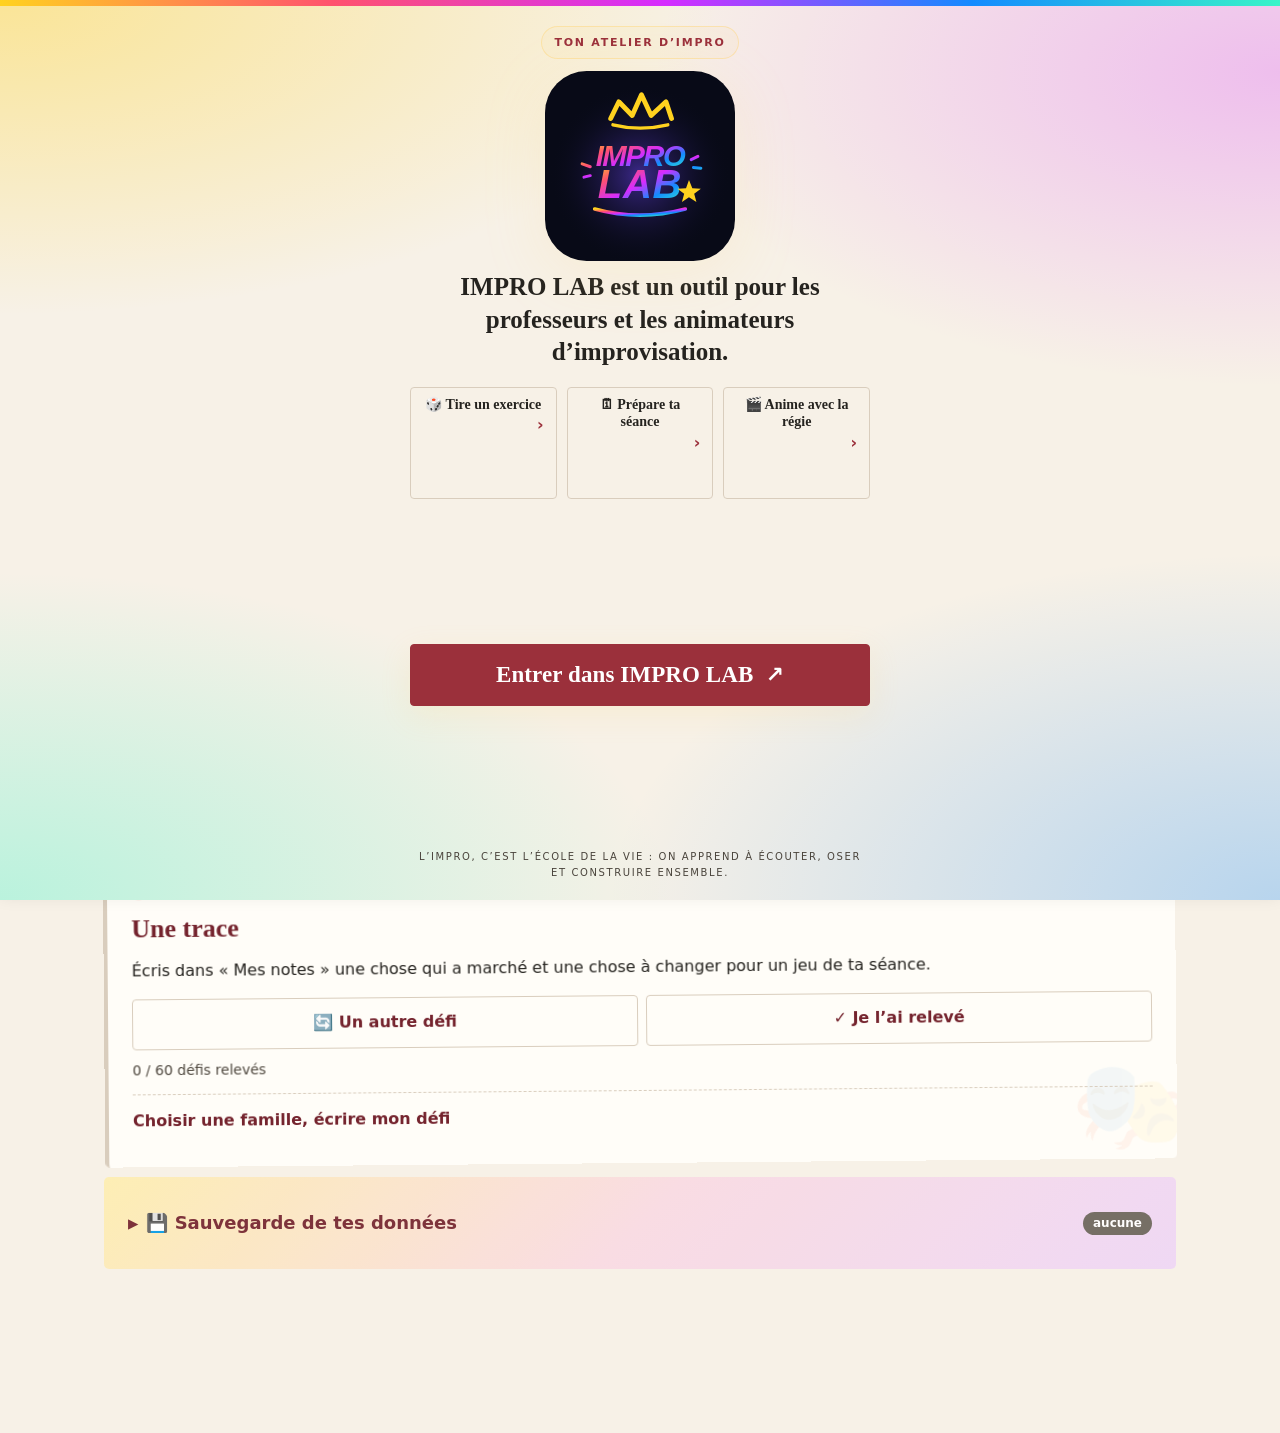
==== commit f6a69511: "Accueil plus : défi du jour modifiable, mot d'accueil, visite guidée, recherche globale - Défi du jo" ====
--- a/index.html
+++ b/index.html
@@ -1,4 +1,4 @@
-<!doctype html><html lang="fr"><head><meta charset="utf-8"><meta name="viewport" content="width=device-width,initial-scale=1,viewport-fit=cover"><meta name="theme-color" content="#f7f1e7" media="(prefers-color-scheme: light)"><meta name="theme-color" content="#161925" media="(prefers-color-scheme: dark)"><link rel="manifest" href="manifest.webmanifest"><link rel="icon" href="icon.svg?v=3" type="image/svg+xml"><link rel="apple-touch-icon" href="icon.svg?v=3"><meta name="apple-mobile-web-app-status-bar-style" content="black-translucent"><meta name="apple-mobile-web-app-capable" content="yes"><meta name="apple-mobile-web-app-title" content="IMPRO LAB"><title>IMPRO LAB</title><link rel="stylesheet" href="styles.css?v=17"><link rel="stylesheet" href="refonte.css?v=6">
+<!doctype html><html lang="fr"><head><meta charset="utf-8"><meta name="viewport" content="width=device-width,initial-scale=1,viewport-fit=cover"><meta name="theme-color" content="#f7f1e7" media="(prefers-color-scheme: light)"><meta name="theme-color" content="#161925" media="(prefers-color-scheme: dark)"><link rel="manifest" href="manifest.webmanifest"><link rel="icon" href="icon.svg?v=3" type="image/svg+xml"><link rel="apple-touch-icon" href="icon.svg?v=3"><meta name="apple-mobile-web-app-status-bar-style" content="black-translucent"><meta name="apple-mobile-web-app-capable" content="yes"><meta name="apple-mobile-web-app-title" content="IMPRO LAB"><title>IMPRO LAB</title><link rel="stylesheet" href="styles.css?v=17"><link rel="stylesheet" href="refonte.css?v=6"><link rel="stylesheet" href="accueil-plus.css?v=1">
 </head><body><div id="welcomeScreen" role="dialog" aria-modal="true" aria-label="Bienvenue dans IMPRO LAB"><div class="welcome-orbit" aria-hidden="true"></div><div class="welcome-content"><div class="welcome-mark">TON ATELIER D’IMPRO</div><img class="welcome-logo" src="icon.svg?v=4" alt="Logo IMPRO LAB"><p class="welcome-summary welcome-purpose">IMPRO LAB est un outil pour les professeurs et les animateurs d’improvisation.</p><div class="welcome-tutorial"><div class="welcome-shortcut" role="button" tabindex="0" onclick="enterApp('random')" onkeydown="if(event.key==='Enter'||event.key===' '){event.preventDefault();this.click()}"><b>🎲 Tire un exercice</b></div><div class="welcome-shortcut" role="button" tabindex="0" onclick="enterApp('seance')" onkeydown="if(event.key==='Enter'||event.key===' '){event.preventDefault();this.click()}"><b>🗓 Prépare ta séance</b></div><div class="welcome-shortcut" role="button" tabindex="0" onclick="enterApp('live')" onkeydown="if(event.key==='Enter'||event.key===' '){event.preventDefault();this.click()}"><b>🎬 Anime avec la régie</b></div></div><button class="welcome-enter" onclick="enterApp()">Entrer dans IMPRO LAB <span aria-hidden="true">↗</span></button><div class="welcome-hint">L’impro, c’est l’école de la vie : on apprend à écouter, oser et construire ensemble.</div></div></div><header><h1><img class="header-logo" src="icon.svg?v=4" alt="" width="40" height="40">IMPRO LAB</h1><div>Le laboratoire du théâtre d’impro</div><p class="header-slogan">Préparer. Jouer. Faire grandir le groupe.</p><p class="home-motto">L’impro, c’est l’école de la vie : on apprend à écouter, oser et construire ensemble.</p><aside class="impro-quote-deck" aria-label="Esprit de l’improvisation"><div class="impro-quote"><blockquote>L’improvisation, c’est l’art de rater.</blockquote><small>OSE ESSAYER</small></div><div class="impro-quote"><blockquote>Jump and justify!</blockquote><small>JUMP AND JUSTIFY</small></div></aside></header><main><nav aria-label="Navigation principale">
 <button aria-current="page" onclick="tab('home')"><span class="nav-ico" aria-hidden="true">🏠</span>Accueil</button>
 <button onclick="tab('seance')"><span class="nav-ico" aria-hidden="true">🗓</span>Préparer</button>
@@ -16,7 +16,7 @@
 <label class="principes-search-label" for="principesSearch">Rechercher un principe ou un conseil</label><input id="principesSearch" type="search" placeholder="Ex. écoute, silence, relation…" oninput="renderPrincipesSearch()" autocomplete="off"><p id="principesSearchCount" class="library-meta" aria-live="polite"></p><div id="principesSearchResults" class="principes-search-results" hidden></div>
 <div id="principesHome" class="principes-home"><button class="principes-entry" onclick="openPrincipesView('principesContent')"><span>🧭</span><b>Principes</b><small>Les grands repères du jeu d’improvisation</small><span class="entry-arrow">Consulter →</span></button><button class="principes-entry" onclick="openPrincipesView('adviceContent')"><span>🌱</span><b>Conseils</b><small>Des pistes concrètes par niveau : débutant, moyen, pro</small><span class="entry-arrow">Consulter →</span></button></div>
 <div id="principesView" hidden><button class="principes-back" onclick="backPrincipesHome()">← Retour aux principes et conseils</button><div id="principesContent" hidden><p class="muted">Chargement des principes…</p></div><div id="adviceContent" hidden><div id="adviceBeginnerContent"></div><div id="adviceMediumContent"></div><div id="adviceProContent"></div></div></div>
-</section><section id="cahier" hidden><h2>📒 Cahier de coach</h2><p class="muted">Ressource issue du cahier personnel fourni dans le projet. Les listes servent à préparer les séances et à enrichir les tirages d’impro.</p><div id="coachResourceContent"><p class="muted">Chargement de la ressource…</p></div></section><section id="random" hidden><h2>🎲 Générateur d’exercice</h2><div class="card"><label class="random-group">Groupe<select id="randomGroupProfile" aria-label="Groupe pour l’exercice aléatoire" onchange="switchProfile(this.value)"><option value="college">Club collège</option><option value="copains">Copains</option><option value="asso">Association</option></select></label><details id="randomSettingsFold" class="random-fold" open><summary><h3>Choisis le mood de l’exercice</h3></summary><p class="muted">Monte les curseurs des priorités que tu veux privilégier.</p><div id="randomExerciseCategories" class="dynamic-grid"><label class="dynamic-row" style="--slider-color:#ffb347" title="Regroupe : Énergie, Corps"><span class="dynamic-head"><span class="dynamic-name">Énergie</span><output id="randomDynamicValue0" for="randomDynamic0">60 %</output></span><small class="dynamic-sub">Énergie · Corps</small><input type="range" id="randomDynamic0" min="0" max="100" step="1" value="60" aria-label="Priorité Énergie" oninput="updateRandomDynamic(0)"></label><label class="dynamic-row" style="--slider-color:#62c7ff" title="Regroupe : Écoute, Cohésion"><span class="dynamic-head"><span class="dynamic-name">Écoute</span><output id="randomDynamicValue1" for="randomDynamic1">70 %</output></span><small class="dynamic-sub">Écoute · Cohésion</small><input type="range" id="randomDynamic1" min="0" max="100" step="1" value="70" aria-label="Priorité Écoute" oninput="updateRandomDynamic(1)"></label><label class="dynamic-row" style="--slider-color:#b59aff" title="Regroupe : Construction"><span class="dynamic-head"><span class="dynamic-name">Construction</span><output id="randomDynamicValue2" for="randomDynamic2">60 %</output></span><input type="range" id="randomDynamic2" min="0" max="100" step="1" value="60" aria-label="Priorité Construction" oninput="updateRandomDynamic(2)"></label><label class="dynamic-row" style="--slider-color:#ff7caa" title="Regroupe : Scène, Émotions"><span class="dynamic-head"><span class="dynamic-name">Scène</span><output id="randomDynamicValue3" for="randomDynamic3">60 %</output></span><small class="dynamic-sub">Scène · Émotions</small><input type="range" id="randomDynamic3" min="0" max="100" step="1" value="60" aria-label="Priorité Scène" oninput="updateRandomDynamic(3)"></label><label class="dynamic-row" style="--slider-color:#f6a7ff" title="Regroupe : Imaginaire"><span class="dynamic-head"><span class="dynamic-name">Imaginaire</span><output id="randomDynamicValue4" for="randomDynamic4">60 %</output></span><input type="range" id="randomDynamic4" min="0" max="100" step="1" value="60" aria-label="Priorité Imaginaire" oninput="updateRandomDynamic(4)"></label><label class="dynamic-row" style="--slider-color:#70dfae" title="Regroupe : Amusement, Lâcher-prise"><span class="dynamic-head"><span class="dynamic-name">Amusement</span><output id="randomDynamicValue5" for="randomDynamic5">70 %</output></span><small class="dynamic-sub">Amusement · Lâcher-prise</small><input type="range" id="randomDynamic5" min="0" max="100" step="1" value="70" aria-label="Priorité Amusement" oninput="updateRandomDynamic(5)"></label></div><p class="muted" style="font-size:12px;margin:6px 0">Règle les priorités de 0 à 100 %. Les curseurs reprennent les mêmes couleurs et les mêmes réglages que ceux de la séance.</p><button type="button" onclick="resetRandomDynamics()">↺ Réinitialiser les priorités</button></details><div class="draw-actions"><button class="btn-primary" onclick="pickRandomExercise()">🎲 Tirer un exercice</button></div><details id="randomResultFold" class="random-fold" open><summary><h3>Exercice tiré</h3></summary><div id="randomExerciseResult" aria-live="polite" class="draw-result">Choisis tes catégories puis lance le tirage.</div><button class="btn-primary" id="randomExerciseUse" hidden onclick="useRandomExercise()">✓ Jouer en Régie (la séance n’est pas modifiée)</button></details></div></section><section id="live" hidden><h2>🎬 Régie d’impro</h2><div class="card"><div class="live-deck" id="liveDeck"><div id="liveClock" role="timer" aria-live="off" style="font-weight:900;font-variant-numeric:tabular-nums;text-align:center">05:00</div><p id="liveOvertime" style="text-align:center;color:#ffd16d" aria-live="polite"></p><div id="liveActions"><button class="btn-primary" onclick="liveToggle()" id="liveStart">▶ Démarrer</button><button class="session-only" onclick="livePrevious()">⏮ Avant</button><button class="session-only" onclick="liveNext()">⏭ Suite</button><button onclick="liveReset()">↺ Reset</button></div></div><div id="liveAudience" class="live-audience" aria-live="polite" hidden></div><div id="liveUnderClock" class="under-clock" hidden></div><details class="regie-fold"><summary>⚙ Mode et affichage</summary><div class="regie-toolbar"><label>Utilisation <select id="liveMode" onchange="liveFreeUser()"><option value="session">Séance préparée</option><option value="free">Impro libre</option></select></label><label>Type de chrono <select id="liveClockMode" onchange="liveChangeClockMode()"><option value="down">Compte à rebours</option><option value="up">Chrono croissant</option></select></label></div></details><details class="regie-fold" open><summary>🎭 Exercice en cours</summary><p id="liveProgress" aria-live="polite">Aucune séance</p><div id="liveTitle" style="font-size:clamp(23px,7vw,44px);font-weight:800">Prêt à jouer !</div><p id="liveAka" class="exercise-aliases live-aka" hidden></p><p id="liveInfo" style="font-size:18px;line-height:1.5;white-space:pre-wrap"></p><div id="liveCoachPanel"></div><div id="liveFeedback" class="live-feedback session-only"><p class="live-feedback-title">Pendant le jeu, en un toucher :</p><div class="review-vote-buttons" role="group" aria-label="Avis sur l’exercice en cours"><button type="button" class="badge-chip" id="liveVoteUp" aria-pressed="false" aria-label="L’exercice en cours a bien marché" onclick="liveVote(1)">👍</button><button type="button" class="badge-chip" id="liveVoteDown" aria-pressed="false" aria-label="L’exercice en cours est à revoir" onclick="liveVote(-1)">👎</button></div><label for="liveNoteInput">Note rapide</label><div class="live-note-row"><input id="liveNoteInput" type="text" maxlength="200" placeholder="Ex. Lina très à l’aise, finir plus tôt" onkeydown="if(event.key==='Enter'){event.preventDefault();liveNoteAdd()}"><button type="button" onclick="liveNoteAdd()">＋ Noter</button></div><p id="liveFeedbackStatus" class="muted" aria-live="polite"></p></div></details><details class="regie-options"><summary>⚙ Réglages du chrono</summary><label>Durée cible (minutes) <input id="liveMinutes" type="number" min="1" max="180" step="0.5" value="5" onchange="liveSetDuration()"></label><label><input type="checkbox" id="liveSound" checked> Signal sonore à l’échéance</label><label><input type="checkbox" id="liveWarn" checked> Bip d’avertissement 1 minute avant (durées de 3 min et plus)</label><p class="muted regie-footnote">Signal sonore non garanti si l’iPhone est verrouillé.</p></details><div class="draw-actions stage-launch"><button type="button" onclick="stageOpen('prof')">📺 Plein écran</button><button type="button" onclick="stageOpen('eleve')">🧑‍🎓 Élève animateur</button></div><div id="stageView" class="stage-view" hidden role="dialog" aria-modal="true" aria-label="Plein écran de la séance"><div class="stage-top"><span id="stageProgress"></span><button type="button" id="stageClose" onclick="stageClose()">✕ Quitter</button></div><div class="stage-body"><div class="stage-text"><p id="stageRole" class="stage-role" hidden>À toi de mener l’échauffement !</p><p id="stageLevelNote" class="stage-level-note" hidden></p><p id="stageTitle" class="stage-title"></p><p id="stageAka" class="stage-aka" hidden></p><p id="stageAudience" class="stage-audience" hidden></p><p id="stageConsigne"></p></div><div class="stage-side"><div id="stageClock" role="timer" aria-live="off">05:00</div><p id="stageOver" aria-live="polite"></p><div class="stage-actions"><button type="button" id="stagePrev" onclick="livePrevious()" aria-label="Exercice précédent">⏮</button><button type="button" id="stageStart" class="btn-primary" onclick="liveToggle()">▶ Démarrer</button><button type="button" id="stageNext" onclick="liveNext()" aria-label="Exercice suivant">⏭</button><button type="button" onclick="liveReset()" aria-label="Remettre le chrono à zéro">↺</button><button type="button" id="stageRedraw" hidden onclick="liveFreeRedraw()" aria-label="Tirer un autre jeu">🔄</button></div><div class="stage-actions stage-feedback" id="stageFeedback"><button type="button" id="stageVoteUp" aria-pressed="false" aria-label="L’exercice en cours a bien marché" onclick="liveVote(1)">👍</button><button type="button" id="stageVoteDown" aria-pressed="false" aria-label="L’exercice en cours est à revoir" onclick="liveVote(-1)">👎</button></div></div></div></div><details class="regie-fold"><summary>＋ Prolongation</summary><div class="regie-extend"><label>Prolongation (minutes, 10 s par défaut) <input id="liveExtendMinutes" type="number" min="0.1666667" max="180" step="0.1666667" value="0.1666667"></label><button onclick="liveExtend()">＋ Prolonger</button></div></details><p class="session-only" id="liveSwipeHint">Glisse à gauche : exercice suivant · à droite : précédent</p><div class="regie-players"><details id="livePlayersPanel"><summary>👥 Joueurs et équipes · <span id="livePlayersCount">0 présent</span></summary><div class="regie-player-controls"><label>Effectif <select id="liveRosterType" onchange="liveRosterTypeChange()"><option value="college">Club collège</option><option value="copains">Copains</option><option value="troupe">Association (troupe adulte)</option></select></label><div class="draw-actions"><button onclick="liveRosterAll(true)">Tous présents</button><button onclick="liveRosterAll(false)">Tous absents</button><button onclick="tab('groupes')">Gérer les joueurs</button></div><div id="livePlayersList" class="regie-player-list"></div><div class="draw-actions"><label>Groupes <select id="liveRosterFormat"><option value="2">Binômes</option><option value="3">Trios</option><option value="4">Quatuors</option><option value="teams">2 équipes</option></select></label><button class="btn-primary" onclick="liveRosterDraw()">🎲 Former les groupes</button></div><div id="liveGroupsResult" aria-live="polite"></div><details class="regie-saved"><summary>💾 Équipes enregistrées</summary><div id="liveSavedTeams"></div></details></div></details></div><details class="regie-match" id="soireePanel"><summary>🎉 Mode soirée · jeux au hasard</summary><p class="muted regie-footnote">Pas de préparation : chaque toucher tire un jeu validé, selon l’ambiance réglée dans « Exercice aléatoire », et l’affiche ici avec son chrono.</p><label>Nombre de joueurs présents<input id="soireePlayers" type="number" min="2" max="40" step="1" value="6" inputmode="numeric" oninput="this.dataset.touched='1'"></label><div class="draw-actions"><button type="button" class="btn-primary" onclick="soireeNext()">🎲 Jeu suivant</button><button type="button" onclick="soireeReset()">↺ Nouvelle soirée</button></div><p id="soireeStatus" class="match-current" aria-live="polite">Aucun jeu tiré ce soir.</p><p id="soireeNote" class="muted regie-footnote"></p></details><details class="regie-match" id="matchPanel"><summary>🏒 Match d’impro · table de l’arbitre</summary><details class="regie-options match-names"><summary>✏️ Noms des équipes</summary><div class="match-teams"><label>Nom de l’équipe 1<input id="matchTeamA" maxlength="40" value="Équipe 1" oninput="matchSave()"></label><label>Nom de l’équipe 2<input id="matchTeamB" maxlength="40" value="Équipe 2" oninput="matchSave()"></label></div></details><div class="match-score" aria-live="polite"><div><b id="matchNameA">Équipe 1</b><output id="matchScoreA">0</output><button type="button" onclick="matchPoint('A',1)">＋ Point</button><button type="button" aria-label="Retirer un point à l’équipe 1" onclick="matchPoint('A',-1)">−</button></div><div><b id="matchNameB">Équipe 2</b><output id="matchScoreB">0</output><button type="button" onclick="matchPoint('B',1)">＋ Point</button><button type="button" aria-label="Retirer un point à l’équipe 2" onclick="matchPoint('B',-1)">−</button></div></div><div class="draw-actions"><button type="button" class="btn-primary" onclick="matchDraw()">🎲 Tirer catégorie et thème</button><button type="button" onclick="matchStart()">▶ Lancer l’impro au chrono</button><button type="button" onclick="matchResetScore()">↺ Score à zéro</button><button type="button" onclick="matchCaucus()">⏱ Caucus 20 s</button></div><p id="matchCaucusClock" class="match-caucus" aria-live="polite" hidden></p><p id="matchCurrent" class="match-current" aria-live="polite">Aucune impro tirée.</p><details class="regie-options"><summary>✏️ Durée, catégories et thèmes de l’asso</summary><label>Durée de l’impro (minutes)<input id="matchMinutes" type="number" min="0.5" max="30" step="0.5" value="3" onchange="matchSave()"></label><label>Catégories (une par ligne)<textarea id="matchCategories" rows="4" onchange="matchSave()"></textarea></label><label>Thèmes proposés par les membres (un par ligne)<textarea id="matchThemes" rows="5" placeholder="Un thème par ligne" onchange="matchSave()"></textarea></label><p class="muted regie-footnote">Enregistré sur cet appareil uniquement, à part de la bibliothèque d’exercices.</p></details></details><details class="regie-fold regie-draw"><summary>🎲 Tirages d’impro · 11 catégories</summary><p class="muted regie-footnote">Choisis les éléments à tirer. Chaque résultat peut être relancé seul.</p><details class="audience-box" open><summary class="audience-title">🙋 Suggestion du public</summary><p class="audience-choose-label">Coche la question à poser :</p><div id="audienceChoices" class="audience-choices" role="radiogroup" aria-label="Question à poser au public"></div><details class="audience-more" id="audienceMore"><summary>Autres questions</summary><div id="audienceChoicesMore" class="audience-choices" role="radiogroup" aria-label="Autres questions à poser au public"></div></details><div class="audience-ask"><span class="audience-ask-label">Demande à la salle :</span> <strong id="audienceQuestion" class="audience-question">Un lieu ?</strong></div><label for="audienceInput" class="audience-input-label">Ce que le public a dit</label><div class="audience-row"><input id="audienceInput" type="text" maxlength="120" autocomplete="off" autocapitalize="none" enterkeyhint="done" placeholder="Tape le mot entendu" onkeydown="if(event.key==='Enter'){event.preventDefault();audienceUse()}"><button type="button" class="btn-primary" onclick="audienceUse()">Afficher</button></div><div class="audience-actions"><button type="button" onclick="audienceSuggest()">🎲 Tirer à la place du public</button><button type="button" id="audienceClearBtn" onclick="audienceClear()" hidden>Effacer</button></div><div id="audienceResult" class="audience-result" aria-live="polite" hidden></div><p id="audienceStatus" class="muted" aria-live="polite"></p><details class="my-titles" id="myTitlesBox"><summary>⭐ Mes titres (<span id="myTitlesCount">0</span>)</summary><div id="myTitlesList"></div><button type="button" id="myTitlesDraw" onclick="myTitlesDraw()" hidden>🎲 Tirer un de mes titres</button></details></details><details class="draw-cats-fold"><summary>Catégories à tirer · <span id="drawCatsCount"></span></summary><div id="drawCategories" class="draw-categories"></div></details><div class="draw-actions"><button class="btn-primary" onclick="drawAll()">🎲 Tout tirer</button><button onclick="drawClear()">Effacer</button><button type="button" onclick="passOpen()">📱 Plein écran, de main en main</button></div><div id="passView" class="stage-view pass-view" hidden role="dialog" aria-modal="true" aria-label="Contraintes en plein écran"><div class="stage-top"><span>Fais passer le téléphone</span><button type="button" onclick="passClose()">✕ Quitter</button></div><div id="passList" class="pass-list" aria-live="polite"></div><button type="button" id="passNext" class="btn-primary pass-next" onclick="passNext()">🎲 Suivant</button></div><div id="drawResults" class="draw-results" aria-live="polite"></div><details class="regie-options"><summary>✏️ Personnaliser les listes</summary><label>Catégorie <select id="drawEditCategory" onchange="drawShowEditor()"></select></label><label>Propositions (une par ligne)<textarea id="drawEditor" rows="7" spellcheck="true"></textarea></label><div class="draw-actions"><button onclick="drawSaveEditor()">Enregistrer</button><button onclick="drawResetEditor()">Liste par défaut</button></div><p id="drawEditStatus" class="muted regie-footnote"></p></details></details></div></section></main><script>function syncGuidedControls(){const d=document.getElementById('guidedDuration'),p=document.getElementById('guidedPublic'),duration=document.getElementById('duration'),publicSelect=document.getElementById('public');if(d&&duration){const durationLabel=duration.closest('label');if(d.value!=='custom'){duration.value=d.value;if(durationLabel)durationLabel.hidden=true}else{document.querySelector('.advanced-dynamics')?.setAttribute('open','');if(durationLabel)durationLabel.hidden=false}}if(p&&publicSelect)publicSelect.value=p.value}
+</section><section id="cahier" hidden><h2>📒 Cahier de coach</h2><p class="muted">Ressource issue du cahier personnel fourni dans le projet. Les listes servent à préparer les séances et à enrichir les tirages d’impro.</p><div id="coachResourceContent"><p class="muted">Chargement de la ressource…</p></div></section><section id="random" hidden><h2>🎲 Générateur d’exercice</h2><div class="card"><label class="random-group">Groupe<select id="randomGroupProfile" aria-label="Groupe pour l’exercice aléatoire" onchange="switchProfile(this.value)"><option value="college">Club collège</option><option value="copains">Copains</option><option value="asso">Association</option></select></label><details id="randomSettingsFold" class="random-fold" open><summary><h3>Choisis le mood de l’exercice</h3></summary><p class="muted">Monte les curseurs des priorités que tu veux privilégier.</p><div id="randomExerciseCategories" class="dynamic-grid"><label class="dynamic-row" style="--slider-color:#ffb347" title="Regroupe : Énergie, Corps"><span class="dynamic-head"><span class="dynamic-name">Énergie</span><output id="randomDynamicValue0" for="randomDynamic0">60 %</output></span><small class="dynamic-sub">Énergie · Corps</small><input type="range" id="randomDynamic0" min="0" max="100" step="1" value="60" aria-label="Priorité Énergie" oninput="updateRandomDynamic(0)"></label><label class="dynamic-row" style="--slider-color:#62c7ff" title="Regroupe : Écoute, Cohésion"><span class="dynamic-head"><span class="dynamic-name">Écoute</span><output id="randomDynamicValue1" for="randomDynamic1">70 %</output></span><small class="dynamic-sub">Écoute · Cohésion</small><input type="range" id="randomDynamic1" min="0" max="100" step="1" value="70" aria-label="Priorité Écoute" oninput="updateRandomDynamic(1)"></label><label class="dynamic-row" style="--slider-color:#b59aff" title="Regroupe : Construction"><span class="dynamic-head"><span class="dynamic-name">Construction</span><output id="randomDynamicValue2" for="randomDynamic2">60 %</output></span><input type="range" id="randomDynamic2" min="0" max="100" step="1" value="60" aria-label="Priorité Construction" oninput="updateRandomDynamic(2)"></label><label class="dynamic-row" style="--slider-color:#ff7caa" title="Regroupe : Scène, Émotions"><span class="dynamic-head"><span class="dynamic-name">Scène</span><output id="randomDynamicValue3" for="randomDynamic3">60 %</output></span><small class="dynamic-sub">Scène · Émotions</small><input type="range" id="randomDynamic3" min="0" max="100" step="1" value="60" aria-label="Priorité Scène" oninput="updateRandomDynamic(3)"></label><label class="dynamic-row" style="--slider-color:#f6a7ff" title="Regroupe : Imaginaire"><span class="dynamic-head"><span class="dynamic-name">Imaginaire</span><output id="randomDynamicValue4" for="randomDynamic4">60 %</output></span><input type="range" id="randomDynamic4" min="0" max="100" step="1" value="60" aria-label="Priorité Imaginaire" oninput="updateRandomDynamic(4)"></label><label class="dynamic-row" style="--slider-color:#70dfae" title="Regroupe : Amusement, Lâcher-prise"><span class="dynamic-head"><span class="dynamic-name">Amusement</span><output id="randomDynamicValue5" for="randomDynamic5">70 %</output></span><small class="dynamic-sub">Amusement · Lâcher-prise</small><input type="range" id="randomDynamic5" min="0" max="100" step="1" value="70" aria-label="Priorité Amusement" oninput="updateRandomDynamic(5)"></label></div><p class="muted" style="font-size:12px;margin:6px 0">Règle les priorités de 0 à 100 %. Les curseurs reprennent les mêmes couleurs et les mêmes réglages que ceux de la séance.</p><button type="button" onclick="resetRandomDynamics()">↺ Réinitialiser les priorités</button></details><div class="draw-actions"><button class="btn-primary" onclick="pickRandomExercise()">🎲 Tirer un exercice</button></div><details id="randomResultFold" class="random-fold" open><summary><h3>Exercice tiré</h3></summary><div id="randomExerciseResult" aria-live="polite" class="draw-result">Choisis tes catégories puis lance le tirage.</div><button class="btn-primary" id="randomExerciseUse" hidden onclick="useRandomExercise()">✓ Jouer en Régie (la séance n’est pas modifiée)</button></details></div></section><section id="live" hidden><h2>🎬 Régie d’impro</h2><div class="card"><div class="live-deck" id="liveDeck"><div id="liveClock" role="timer" aria-live="off" style="font-weight:900;font-variant-numeric:tabular-nums;text-align:center">05:00</div><p id="liveOvertime" style="text-align:center;color:#ffd16d" aria-live="polite"></p><div id="liveActions"><button class="btn-primary" onclick="liveToggle()" id="liveStart">▶ Démarrer</button><button class="session-only" onclick="livePrevious()">⏮ Avant</button><button class="session-only" onclick="liveNext()">⏭ Suite</button><button onclick="liveReset()">↺ Reset</button></div></div><div id="liveAudience" class="live-audience" aria-live="polite" hidden></div><div id="liveUnderClock" class="under-clock" hidden></div><details class="regie-fold"><summary>⚙ Mode et affichage</summary><div class="regie-toolbar"><label>Utilisation <select id="liveMode" onchange="liveFreeUser()"><option value="session">Séance préparée</option><option value="free">Impro libre</option></select></label><label>Type de chrono <select id="liveClockMode" onchange="liveChangeClockMode()"><option value="down">Compte à rebours</option><option value="up">Chrono croissant</option></select></label></div></details><details class="regie-fold" open><summary>🎭 Exercice en cours</summary><p id="liveProgress" aria-live="polite">Aucune séance</p><div id="liveTitle" style="font-size:clamp(23px,7vw,44px);font-weight:800">Prêt à jouer !</div><p id="liveAka" class="exercise-aliases live-aka" hidden></p><p id="liveInfo" style="font-size:18px;line-height:1.5;white-space:pre-wrap"></p><div id="liveCoachPanel"></div><div id="liveFeedback" class="live-feedback session-only"><p class="live-feedback-title">Pendant le jeu, en un toucher :</p><div class="review-vote-buttons" role="group" aria-label="Avis sur l’exercice en cours"><button type="button" class="badge-chip" id="liveVoteUp" aria-pressed="false" aria-label="L’exercice en cours a bien marché" onclick="liveVote(1)">👍</button><button type="button" class="badge-chip" id="liveVoteDown" aria-pressed="false" aria-label="L’exercice en cours est à revoir" onclick="liveVote(-1)">👎</button></div><label for="liveNoteInput">Note rapide</label><div class="live-note-row"><input id="liveNoteInput" type="text" maxlength="200" placeholder="Ex. Lina très à l’aise, finir plus tôt" onkeydown="if(event.key==='Enter'){event.preventDefault();liveNoteAdd()}"><button type="button" onclick="liveNoteAdd()">＋ Noter</button></div><p id="liveFeedbackStatus" class="muted" aria-live="polite"></p></div></details><details class="regie-options"><summary>⚙ Réglages du chrono</summary><label>Durée cible (minutes) <input id="liveMinutes" type="number" min="1" max="180" step="0.5" value="5" onchange="liveSetDuration()"></label><label><input type="checkbox" id="liveSound" checked> Signal sonore à l’échéance</label><label><input type="checkbox" id="liveWarn" checked> Bip d’avertissement 1 minute avant (durées de 3 min et plus)</label><p class="muted regie-footnote">Signal sonore non garanti si l’iPhone est verrouillé.</p></details><div class="draw-actions stage-launch"><button type="button" onclick="stageOpen('prof')">📺 Plein écran</button><button type="button" onclick="stageOpen('eleve')">🧑‍🎓 Élève animateur</button></div><div id="stageView" class="stage-view" hidden role="dialog" aria-modal="true" aria-label="Plein écran de la séance"><div class="stage-top"><span id="stageProgress"></span><button type="button" id="stageClose" onclick="stageClose()">✕ Quitter</button></div><div class="stage-body"><div class="stage-text"><p id="stageRole" class="stage-role" hidden>À toi de mener l’échauffement !</p><p id="stageLevelNote" class="stage-level-note" hidden></p><p id="stageTitle" class="stage-title"></p><p id="stageAka" class="stage-aka" hidden></p><p id="stageAudience" class="stage-audience" hidden></p><p id="stageConsigne"></p></div><div class="stage-side"><div id="stageClock" role="timer" aria-live="off">05:00</div><p id="stageOver" aria-live="polite"></p><div class="stage-actions"><button type="button" id="stagePrev" onclick="livePrevious()" aria-label="Exercice précédent">⏮</button><button type="button" id="stageStart" class="btn-primary" onclick="liveToggle()">▶ Démarrer</button><button type="button" id="stageNext" onclick="liveNext()" aria-label="Exercice suivant">⏭</button><button type="button" onclick="liveReset()" aria-label="Remettre le chrono à zéro">↺</button><button type="button" id="stageRedraw" hidden onclick="liveFreeRedraw()" aria-label="Tirer un autre jeu">🔄</button></div><div class="stage-actions stage-feedback" id="stageFeedback"><button type="button" id="stageVoteUp" aria-pressed="false" aria-label="L’exercice en cours a bien marché" onclick="liveVote(1)">👍</button><button type="button" id="stageVoteDown" aria-pressed="false" aria-label="L’exercice en cours est à revoir" onclick="liveVote(-1)">👎</button></div></div></div></div><details class="regie-fold"><summary>＋ Prolongation</summary><div class="regie-extend"><label>Prolongation (minutes, 10 s par défaut) <input id="liveExtendMinutes" type="number" min="0.1666667" max="180" step="0.1666667" value="0.1666667"></label><button onclick="liveExtend()">＋ Prolonger</button></div></details><p class="session-only" id="liveSwipeHint">Glisse à gauche : exercice suivant · à droite : précédent</p><div class="regie-players"><details id="livePlayersPanel"><summary>👥 Joueurs et équipes · <span id="livePlayersCount">0 présent</span></summary><div class="regie-player-controls"><label>Effectif <select id="liveRosterType" onchange="liveRosterTypeChange()"><option value="college">Club collège</option><option value="copains">Copains</option><option value="troupe">Association (troupe adulte)</option></select></label><div class="draw-actions"><button onclick="liveRosterAll(true)">Tous présents</button><button onclick="liveRosterAll(false)">Tous absents</button><button onclick="tab('groupes')">Gérer les joueurs</button></div><div id="livePlayersList" class="regie-player-list"></div><div class="draw-actions"><label>Groupes <select id="liveRosterFormat"><option value="2">Binômes</option><option value="3">Trios</option><option value="4">Quatuors</option><option value="teams">2 équipes</option></select></label><button class="btn-primary" onclick="liveRosterDraw()">🎲 Former les groupes</button></div><div id="liveGroupsResult" aria-live="polite"></div><details class="regie-saved"><summary>💾 Équipes enregistrées</summary><div id="liveSavedTeams"></div></details></div></details></div><details class="regie-match" id="soireePanel"><summary>🎉 Mode soirée · jeux au hasard</summary><p class="muted regie-footnote">Pas de préparation : chaque toucher tire un jeu validé, selon l’ambiance réglée dans « Exercice aléatoire », et l’affiche ici avec son chrono.</p><label>Nombre de joueurs présents<input id="soireePlayers" type="number" min="2" max="40" step="1" value="6" inputmode="numeric" oninput="this.dataset.touched='1'"></label><div class="draw-actions"><button type="button" class="btn-primary" onclick="soireeNext()">🎲 Jeu suivant</button><button type="button" onclick="soireeReset()">↺ Nouvelle soirée</button></div><p id="soireeStatus" class="match-current" aria-live="polite">Aucun jeu tiré ce soir.</p><p id="soireeNote" class="muted regie-footnote"></p></details><details class="regie-match" id="matchPanel"><summary>🏒 Match d’impro · table de l’arbitre</summary><details class="regie-options match-names"><summary>✏️ Noms des équipes</summary><div class="match-teams"><label>Nom de l’équipe 1<input id="matchTeamA" maxlength="40" value="Équipe 1" oninput="matchSave()"></label><label>Nom de l’équipe 2<input id="matchTeamB" maxlength="40" value="Équipe 2" oninput="matchSave()"></label></div></details><div class="match-score" aria-live="polite"><div><b id="matchNameA">Équipe 1</b><output id="matchScoreA">0</output><button type="button" onclick="matchPoint('A',1)">＋ Point</button><button type="button" aria-label="Retirer un point à l’équipe 1" onclick="matchPoint('A',-1)">−</button></div><div><b id="matchNameB">Équipe 2</b><output id="matchScoreB">0</output><button type="button" onclick="matchPoint('B',1)">＋ Point</button><button type="button" aria-label="Retirer un point à l’équipe 2" onclick="matchPoint('B',-1)">−</button></div></div><div class="draw-actions"><button type="button" class="btn-primary" onclick="matchDraw()">🎲 Tirer catégorie et thème</button><button type="button" onclick="matchStart()">▶ Lancer l’impro au chrono</button><button type="button" onclick="matchResetScore()">↺ Score à zéro</button><button type="button" onclick="matchCaucus()">⏱ Caucus 20 s</button></div><p id="matchCaucusClock" class="match-caucus" aria-live="polite" hidden></p><p id="matchCurrent" class="match-current" aria-live="polite">Aucune impro tirée.</p><details class="regie-options"><summary>✏️ Durée, catégories et thèmes de l’asso</summary><label>Durée de l’impro (minutes)<input id="matchMinutes" type="number" min="0.5" max="30" step="0.5" value="3" onchange="matchSave()"></label><label>Catégories (une par ligne)<textarea id="matchCategories" rows="4" onchange="matchSave()"></textarea></label><label>Thèmes proposés par les membres (un par ligne)<textarea id="matchThemes" rows="5" placeholder="Un thème par ligne" onchange="matchSave()"></textarea></label><p class="muted regie-footnote">Enregistré sur cet appareil uniquement, à part de la bibliothèque d’exercices.</p></details></details><details class="regie-fold regie-draw"><summary>🎲 Tirages d’impro · 12 catégories</summary><p class="muted regie-footnote">Choisis les éléments à tirer. Chaque résultat peut être relancé seul.</p><details class="audience-box" open><summary class="audience-title">🙋 Suggestion du public</summary><p class="audience-choose-label">Coche la question à poser :</p><div id="audienceChoices" class="audience-choices" role="radiogroup" aria-label="Question à poser au public"></div><details class="audience-more" id="audienceMore"><summary>Autres questions</summary><div id="audienceChoicesMore" class="audience-choices" role="radiogroup" aria-label="Autres questions à poser au public"></div></details><div class="audience-ask"><span class="audience-ask-label">Demande à la salle :</span> <strong id="audienceQuestion" class="audience-question">Un lieu ?</strong></div><label for="audienceInput" class="audience-input-label">Ce que le public a dit</label><div class="audience-row"><input id="audienceInput" type="text" maxlength="120" autocomplete="off" autocapitalize="none" enterkeyhint="done" placeholder="Tape le mot entendu" onkeydown="if(event.key==='Enter'){event.preventDefault();audienceUse()}"><button type="button" class="btn-primary" onclick="audienceUse()">Afficher</button></div><div class="audience-actions"><button type="button" onclick="audienceSuggest()">🎲 Tirer à la place du public</button><button type="button" id="audienceClearBtn" onclick="audienceClear()" hidden>Effacer</button></div><div id="audienceResult" class="audience-result" aria-live="polite" hidden></div><p id="audienceStatus" class="muted" aria-live="polite"></p><details class="my-titles" id="myTitlesBox"><summary>⭐ Mes titres (<span id="myTitlesCount">0</span>)</summary><div id="myTitlesList"></div><button type="button" id="myTitlesDraw" onclick="myTitlesDraw()" hidden>🎲 Tirer un de mes titres</button></details></details><details class="draw-cats-fold"><summary>Catégories à tirer · <span id="drawCatsCount"></span></summary><div id="drawCategories" class="draw-categories"></div></details><div class="draw-actions"><button class="btn-primary" onclick="drawAll()">🎲 Tout tirer</button><button onclick="drawClear()">Effacer</button><button type="button" onclick="passOpen()">📱 Plein écran, de main en main</button></div><div id="passView" class="stage-view pass-view" hidden role="dialog" aria-modal="true" aria-label="Contraintes en plein écran"><div class="stage-top"><span>Fais passer le téléphone</span><button type="button" onclick="passClose()">✕ Quitter</button></div><div id="passList" class="pass-list" aria-live="polite"></div><button type="button" id="passNext" class="btn-primary pass-next" onclick="passNext()">🎲 Suivant</button></div><div id="drawResults" class="draw-results" aria-live="polite"></div><details class="regie-options"><summary>✏️ Personnaliser les listes</summary><label>Catégorie <select id="drawEditCategory" onchange="drawShowEditor()"></select></label><label>Propositions (une par ligne)<textarea id="drawEditor" rows="7" spellcheck="true"></textarea></label><div class="draw-actions"><button onclick="drawSaveEditor()">Enregistrer</button><button onclick="drawResetEditor()">Liste par défaut</button></div><p id="drawEditStatus" class="muted regie-footnote"></p></details></details></div></section></main><script>function syncGuidedControls(){const d=document.getElementById('guidedDuration'),p=document.getElementById('guidedPublic'),duration=document.getElementById('duration'),publicSelect=document.getElementById('public');if(d&&duration){const durationLabel=duration.closest('label');if(d.value!=='custom'){duration.value=d.value;if(durationLabel)durationLabel.hidden=true}else{document.querySelector('.advanced-dynamics')?.setAttribute('open','');if(durationLabel)durationLabel.hidden=false}}if(p&&publicSelect)publicSelect.value=p.value}
 
 function enterApp(target){const screen=document.getElementById('welcomeScreen');if(!screen)return;if(target)tab(target);screen.classList.add('dismissed');window.setTimeout(()=>screen.remove(),500);try{sessionStorage.setItem('improlab-welcome-seen','1')}catch{}try{localStorage.setItem('improlab-welcome-seen','1')}catch{}}
 function homeRender(){homePrincipleRender();homeChallengeRender()}
@@ -25,7 +25,7 @@
 function challengeOfDay(day){const n=HOME_CHALLENGES.length;return HOME_CHALLENGES[((day%n)+n)%n]}
 function homeChallengeRender(){const box=document.getElementById('homeChallenge');if(!box)return;const c=challengeOfDay(homeDayNumber()+3);box.innerHTML='<span class="home-step">🎯 DÉFI DU JOUR</span><h3>'+escapeText(c[0])+'</h3><p>'+escapeText(c[1])+'</p>';box.hidden=false}
 let homePrinciples=null;
-async function homePrincipleRender(){const box=document.getElementById('homePrinciple');if(!box)return;try{if(!homePrinciples){const r=await fetch('principes-impro.json?v=20261109-pistes-improwiki');if(!r.ok)throw Error('HTTP '+r.status);const p=await r.json();homePrinciples=(Array.isArray(p.principes)?p.principes:[]).filter(x=>x&&x.statut==='validé'&&x.titre&&x.principe)}if(!homePrinciples.length){box.hidden=true;return}const d=new Date(),day=Math.floor((Date.UTC(d.getFullYear(),d.getMonth(),d.getDate())-Date.UTC(d.getFullYear(),0,0))/864e5);const x=homePrinciples[day%homePrinciples.length];box.innerHTML='<span class="home-step">💡 PRINCIPE DU JOUR</span><h3>'+escapeText(x.titre)+'</h3><p>'+escapeText(x.principe)+'</p><button type="button" onclick="tab(\'principes\');openPrincipesView(\'principesContent\')">Tous les principes</button>';box.hidden=false}catch{box.hidden=true}}
+async function homePrincipleRender(){const box=document.getElementById('homePrinciple');if(!box)return;try{if(!homePrinciples){const r=await fetch('principes-impro.json?v=20261118-pistes-improwiki-2');if(!r.ok)throw Error('HTTP '+r.status);const p=await r.json();homePrinciples=(Array.isArray(p.principes)?p.principes:[]).filter(x=>x&&x.statut==='validé'&&x.titre&&x.principe)}if(!homePrinciples.length){box.hidden=true;return}const d=new Date(),day=Math.floor((Date.UTC(d.getFullYear(),d.getMonth(),d.getDate())-Date.UTC(d.getFullYear(),0,0))/864e5);const x=homePrinciples[day%homePrinciples.length];box.innerHTML='<span class="home-step">💡 PRINCIPE DU JOUR</span><h3>'+escapeText(x.titre)+'</h3><p>'+escapeText(x.principe)+'</p><button type="button" onclick="tab(\'principes\');openPrincipesView(\'principesContent\')">Tous les principes</button>';box.hidden=false}catch{box.hidden=true}}
 let libraryPayload=null;
 const IMPRO_ADVICE=[{"id":"D01","level":"Débutant","title":"Écoute vraiment ton partenaire","body":"Écoute ses mots, mais aussi son regard, sa posture et son émotion. Au lieu de préparer ta prochaine réplique, laisse ce qu'il vient de faire ou de dire influencer ta réponse.","example":"Ton partenaire te tend une lettre en tremblant. Au lieu de lancer une nouvelle idée, tu regardes la lettre et demandes doucement : « Qu'est-ce que tu as découvert ? »"},{"id":"D02","level":"Débutant","title":"Accepte et enrichis la proposition","body":"Accueille ce que ton partenaire apporte, puis ajoute un élément qui fait avancer la scène. Le « oui, et… » est une invitation à construire ensemble, pas une obligation d'accepter des propositions qui te mettent mal à l'aise.","example":"A : « Le train a deux heures de retard. » B : « Heureusement, j'ai apporté les sandwichs pour tout le wagon ! »"},{"id":"D03","level":"Débutant","title":"Reste simple","body":"Ne cherche pas immédiatement une idée géniale ou une intrigue compliquée. Une situation ordinaire, jouée avec sincérité, peut devenir passionnante.","example":"Tu joues un père qui essaie de faire manger des brocolis à son enfant. Joue vraiment cette bataille du quotidien au lieu d'inventer immédiatement une invasion extraterrestre."},{"id":"D04","level":"Débutant","title":"Établis rapidement la situation","body":"Fais comprendre qui tu es, où tu te trouves et ce que tu fais. Quelques informations concrètes permettent au public de suivre la scène sans effort.","example":"« Monsieur, votre baguette est prête ! » en tendant un pain imaginaire : le lieu et l'action deviennent immédiatement compréhensibles."},{"id":"D05","level":"Débutant","title":"Joue la relation avant l'histoire","body":"Demande-toi qui est l'autre pour toi et ce que tu ressens à son égard. Une relation claire donne immédiatement de la matière, même quand l'histoire n'a pas encore de direction.","example":"« Tu as encore gardé la dernière part pour toi, comme quand on était petits ! » La phrase suggère une histoire commune et une relation fraternelle."},{"id":"D06","level":"Débutant","title":"Fais quelque chose plutôt que parler de tout","body":"Joue une action concrète : préparer un repas, cacher un objet ou essayer de convaincre quelqu'un. L'action nourrit le dialogue et rend la situation visible pour le public.","example":"Tu essuies nerveusement une table, alignes les couverts et vérifies la porte en attendant un invité qui ne vient pas."},{"id":"D07","level":"Débutant","title":"Utilise ton corps","body":"Tes gestes, ta posture, ton regard et tes déplacements racontent déjà une histoire. Ne compte pas uniquement sur les mots pour rendre ton personnage vivant.","example":"Pour jouer un personnage très sûr de lui, redresse le dos, occupe l'espace et prends ton temps. Pour jouer quelqu'un d'intimidé, réduis tes gestes et évite brièvement le regard."},{"id":"D08","level":"Débutant","title":"Ose les silences","body":"Tu n'es pas obligé de répondre immédiatement à chaque réplique. Un silence habité peut exprimer un doute, une gêne, une émotion ou une décision.","example":"A : « J'ai vendu ta guitare. » B reste immobile, regarde l'endroit où elle était posée, puis murmure : « Tu as fait quoi ? »"},{"id":"D09","level":"Débutant","title":"Donne une place à ton partenaire","body":"Évite de monopoliser les répliques ou de décider seul de toute l'histoire. Fais des propositions auxquelles l'autre peut facilement réagir et contribuer.","example":"Au lieu de raconter tout le cambriolage, demande : « Tu entends ce bruit dans la pièce d'à côté ? » Tu donnes à ton partenaire une véritable occasion d'agir."},{"id":"D10","level":"Débutant","title":"Autorise-toi à te tromper","body":"Tu n'as pas besoin de trouver la meilleure idée à chaque instant. Accepte les accidents, les hésitations et les propositions imparfaites : ils peuvent devenir le point de départ de la scène.","example":"Tu fais tomber un verre imaginaire. Ne t'excuse pas de ton erreur : « Ne bouge plus ! C'est le dernier verre de ma grand-mère ! »"},{"id":"M01","level":"Moyen","title":"Construis sur les détails déjà posés","body":"Réutilise un objet, un geste, une phrase ou une information apparue plus tôt. Cela donne une impression de cohérence et permet aux détails de prendre progressivement de l'importance.","example":"Au début, ton partenaire mentionne une vieille montre arrêtée à midi. Plus tard, tu la regardes et annonces : « Elle vient de repartir ! »"},{"id":"M02","level":"Moyen","title":"Fais évoluer la relation","body":"Ne reste pas pendant toute la scène dans la même relation ou le même rapport de force. Une confiance qui grandit, une rivalité qui s'installe ou un rapprochement inattendu donnent une trajectoire aux personnages.","example":"Tu commences en reprochant à ton collègue son incompétence. Lorsqu'il te couvre face au patron, tu hésites, puis tu lui proposes de travailler avec toi."},{"id":"M03","level":"Moyen","title":"Donne un objectif à ton personnage","body":"Sache ce que ton personnage veut obtenir de l'autre, même si cet objectif est modeste. Jouer pour convaincre, protéger, séduire ou retenir quelqu'un est souvent plus efficace que jouer une émotion isolée.","example":"Ton personnage veut absolument empêcher son ami de déménager. Chaque phrase et chaque action servent cet objectif, même lorsqu'il prétend être heureux pour lui."},{"id":"M04","level":"Moyen","title":"Fais exister le lieu","body":"Ne te contente pas de nommer l'endroit : utilise-le. Manipule les objets imaginaires, tiens compte des distances et adapte tes gestes à l'environnement que vous avez créé.","example":"Dans une cuisine, tu ouvres un tiroir précis, cherches une cuillère à la même place et évites une casserole brûlante. Ton partenaire peut reprendre ces éléments."},{"id":"M05","level":"Moyen","title":"Justifie tes propositions","body":"Si un geste, une réaction ou un élément inattendu apparaît, cherche comment il peut avoir du sens dans la scène. Une justification cohérente transforme souvent une erreur apparente en découverte intéressante.","example":"Tu sursautes sans raison apparente. Ton partenaire demande : « Tu as encore entendu les murs parler ? » Tu acceptes cette réalité et la développes."},{"id":"M06","level":"Moyen","title":"Varie le rythme","body":"Alterner accélérations, pauses et moments calmes rend le jeu plus vivant. Ne confonds pas énergie et précipitation : une scène peut gagner en intensité en ralentissant.","example":"Pendant une dispute, les répliques fusent. Puis l'un des personnages s'assoit et dit calmement : « Je crois que tu ne m'as jamais vraiment écouté. »"},{"id":"M07","level":"Moyen","title":"Fais évoluer ton émotion","body":"Ne joue pas une émotion sur un seul registre du début à la fin. Laisse-la se transformer au contact des événements, des réactions de ton partenaire et de ce que ton personnage découvre.","example":"Tu accueilles ton frère avec joie, découvres qu'il a perdu ton argent, puis éclates de rire en apprenant comment il l'a dépensé. Chaque émotion naît de ce qui arrive."},{"id":"M08","level":"Moyen","title":"Sois précis dans tes propositions","body":"Préfère un détail concret à une idée vague. Un cadeau cassé, un rendez-vous oublié ou une porte que personne n'ose ouvrir donnent aux partenaires de véritables prises pour jouer.","example":"Au lieu de dire « Il s'est passé quelque chose de grave », dis : « Le gâteau de mariage est dans le coffre de la voiture depuis trois jours. »"},{"id":"M09","level":"Moyen","title":"Observe le groupe et partage le focus","body":"Regarde où se trouve l'attention du public et repère quand ton partenaire a besoin de place. Savoir soutenir une scène sans en être le centre est une véritable compétence de jeu.","example":"Ton partenaire découvre un secret important. Tu cesses de bouger, te tournes vers lui et lui laisses le temps de vivre sa révélation sans ajouter une nouvelle blague."},{"id":"M10","level":"Moyen","title":"Engage-toi dans tes choix","body":"Quand une proposition te vient, engage-toi suffisamment pour lui donner une existence scénique. Évite de multiplier les possibilités ou de revenir sans cesse sur tes décisions : joue d'abord, ajuste ensuite.","example":"Tu annonces que ton personnage est le gardien d'un musée. Tu adoptes aussitôt sa posture, surveilles les visiteurs et interviens lorsqu'un partenaire s'approche d'un tableau imaginaire."},{"id":"C01","level":"Pro","title":"Maîtrise la progression dramatique","body":"Pense à la manière dont la situation se transforme, aux obstacles qui apparaissent et aux conséquences des décisions. Une scène forte ne se contente pas d'accumuler des événements : elle fait évoluer quelque chose.","example":"Un personnage veut annoncer son départ. Chaque tentative est interrompue par un événement qui révèle pourquoi il n'arrive pas à quitter cette famille."},{"id":"C02","level":"Pro","title":"Fais grandir les enjeux","body":"Identifie ce que ton personnage risque de perdre ou espère gagner. Fais évoluer ces enjeux au fil de la scène pour que les choix deviennent progressivement plus significatifs, sans chercher systématiquement l'escalade maximale.","example":"Au départ, tu veux récupérer une clé. Peu à peu, on comprend qu'elle ouvre la maison de ton enfance que ta famille va vendre demain."},{"id":"C03","level":"Pro","title":"Joue les sous-textes","body":"Un personnage peut dire une chose tout en en désirant une autre. Explore ce décalage dans le regard, le rythme, les gestes et les silences, sans rendre systématiquement ton intention explicite.","example":"Tu dis « Je suis ravi que tu aies rencontré quelqu'un » en souriant trop longtemps et en rangeant nerveusement la photo de votre couple."},{"id":"C04","level":"Pro","title":"Travaille les changements de statut","body":"Le statut ne se limite pas à être dominant ou dominé : il peut se jouer dans la posture, le rythme, l'assurance ou la manière d'occuper l'espace. Fais-le évoluer au cours de la relation plutôt que de figer les personnages dans une position unique.","example":"Le serveur dirige d'abord le client avec assurance. Quand celui-ci révèle qu'il est l'inspecteur sanitaire, le serveur se redresse moins, hésite et attend ses instructions."},{"id":"C05","level":"Pro","title":"Utilise l'espace comme un partenaire","body":"Les distances, les niveaux, les orientations et les déplacements peuvent traduire une relation ou faire apparaître une nouvelle situation. Choisis tes placements pour rendre la scène lisible et enrichir son sens, plutôt que de bouger sans intention.","example":"Deux personnages se parlent de part et d'autre d'une porte imaginaire. Quand l'un franchit enfin le seuil, leur relation bascule sans qu'aucun mot ne soit nécessaire."},{"id":"C06","level":"Pro","title":"Fais confiance à l'implicite","body":"Le public n'a pas besoin que tout soit expliqué. Une image claire, un geste récurrent ou une information partagée peuvent suffire à faire comprendre une situation et à laisser le spectateur participer à sa découverte.","example":"Deux personnages remettent systématiquement une chaise vide à sa place avant de quitter la pièce. Sans expliquer pourquoi, ils font comprendre qu'une personne absente compte énormément pour eux."},{"id":"C07","level":"Pro","title":"Transforme les contraintes en jeu","body":"Une contrainte imposée peut devenir un moteur de création plutôt qu'un obstacle. Intègre-la à la situation, explore ses conséquences et évite de laisser la mécanique prendre le dessus sur la relation entre les personnages.","example":"On vous impose de ne parler qu'en questions. Vous jouez deux collègues qui tentent réellement de se réconcilier, plutôt que deux acteurs qui cherchent seulement des questions amusantes."},{"id":"C08","level":"Pro","title":"Construis des rappels et des échos","body":"Fais réapparaître un geste, un objet, une phrase ou une image déjà rencontré, en lui donnant un sens nouveau. Un rappel bien préparé peut créer de la cohérence, de l'émotion ou un effet comique puissant.","example":"Au début, ton père répète « On ne ferme jamais une porte sans vérifier ». À la fin, tu reprends exactement son geste et sa phrase avant de quitter la maison familiale."},{"id":"C09","level":"Pro","title":"Sache quand conclure","body":"Repère quand la scène a atteint un aboutissement émotionnel, narratif ou visuel. Une fin claire et assumée est souvent plus forte qu'une succession de nouvelles idées après le moment décisif.","example":"Après des années de conflit, un personnage tend silencieusement la main à son frère. L'autre la prend : restez dans ce moment et terminez la scène sans ajouter une nouvelle péripétie."},{"id":"C10","level":"Pro","title":"Analyse ton jeu sans te juger","body":"Après une scène, identifie un choix précis qui a fonctionné et un point concret à travailler. Demande-toi ce que tu as réellement écouté, proposé ou fait évoluer, puis teste une autre approche lors de la prochaine improvisation.","example":"Après une scène, note : « J'ai bien repris les propositions de mon partenaire, mais j'ai parlé trop vite pendant la révélation. À la prochaine scène, je laisserai un silence avant de répondre. »"}];
 let data=[
@@ -69,7 +69,7 @@
 function renderPrincipesSearch(){const input=document.getElementById('principesSearch'),root=document.getElementById('principesSearchResults'),count=document.getElementById('principesSearchCount'),home=document.getElementById('principesHome');if(!input||!root||!count)return;const q=input.value.trim().toLocaleLowerCase('fr');if(!q){root.hidden=true;root.innerHTML='';count.textContent='';home.hidden=false;return}home.hidden=true;root.hidden=false;const matchesPrinciples=IMPRO_PRINCIPLES.filter(p=>([p.title,p.body,p.example,p.original,p.level].filter(Boolean).join(' ')).toLocaleLowerCase('fr').includes(q));const matchesAdvice=IMPRO_ADVICE.filter(p=>([p.title,p.body,p.example,p.level,p.id].filter(Boolean).join(' ')).toLocaleLowerCase('fr').includes(q));const principleHtml=matchesPrinciples.map(p=>'<details class="search-match"><summary><span class="search-match-kind">Principe · '+escapeText(p.level)+'</span><b>'+p.id+'. '+escapeText(p.title)+'</b></summary><div class="search-match-content"><details><summary>Explication</summary><p>'+escapeText(p.body)+'</p></details><details><summary>Exemple concret</summary><p>'+escapeText(p.example)+'</p></details>'+(p.original?'<p class="muted">Formulation d’origine : '+escapeText(p.original)+'</p>':'')+'</div></details>').join('');const adviceHtml=matchesAdvice.map(p=>'<details class="search-match"><summary><span class="search-match-kind">Conseil · '+escapeText(p.level)+'</span><b>'+escapeText(p.title)+'</b></summary><div class="search-match-content"><details><summary>Explication</summary><p>'+escapeText(p.body)+'</p></details><details><summary>Exemple concret</summary><p>'+escapeText(p.example)+'</p></details></div></details>').join('');const total=matchesPrinciples.length+matchesAdvice.length;count.textContent=q?total+' résultat'+(total>1?'s':'')+' pour « '+input.value.trim()+' »':'';root.innerHTML=(matchesPrinciples.length?'<h3>Principes ('+matchesPrinciples.length+')</h3>'+principleHtml:'')+(matchesAdvice.length?'<h3>Conseils ('+matchesAdvice.length+')</h3>'+adviceHtml:'')||( '<p>Aucun principe ni conseil ne correspond à cette recherche.</p>');}
 const IMPRO_PRINCIPLES=[
 {id:1,level:'Débutant',title:'L’art de rater',body:'L’improvisation, c’est oser jouer sans chercher à réussir parfaitement. Une erreur, un oubli ou un geste maladroit peuvent devenir des occasions de jeu. Accepte l’imprévu et transforme-le en proposition pour la scène, plutôt que de le nier ou de te bloquer.',example:'Tu te trompes dans le prénom de ton partenaire ? Au lieu de paniquer, lance : « Depuis trente ans qu’on se connaît, j’ai toujours eu du mal avec ton prénom ! »',original:'L’improvisation, c’est l’art de rater.'},
-{id:2,level:'Débutant',title:'Le « oui, et… »',body:'Attention au refus de jouer. En impro 90% du temps accueille la proposition de ton partenaire et ajoute-lui quelque chose qui fait avancer la scène. Ne te contente pas d’accepter : enrichis, précise ou développe ce qui vient d’être posé. Construisez ensemble plutôt que de chercher chacun votre propre idée.',example:'A : « J’ai adopté un dragon ! » B : « Génial ! Je lui ai aménagé la cave, mais il a déjà brûlé la chaudière ! »',original:'Le oui et.'},
+{id:2,level:'Débutant',title:'Le « oui, et… »',body:'Attention au refus de jouer. En impro 90% du temps accueille la proposition de ton partenaire et ajoute-lui quelque chose qui fait avancer la scène. Ne te contente pas d’accepter : enrichis, précise ou développe ce qui vient d’être posé. Construisez ensemble plutôt que de chercher chacun votre propre idée. Tout ce qu’un comédien peut dire ou faire sur la scène devient immédiatement vrai, et ses partenaires doivent l’intégrer comme vrai.',example:'A : « J’ai adopté un dragon ! » B : « Génial ! Je lui ai aménagé la cave, mais il a déjà brûlé la chaudière ! »',original:'Le oui et.'},
 {id:3,level:'Débutant',title:'L’écoute active',body:'Écoute vraiment ton partenaire : ses paroles, ses gestes, ses émotions et ce qu’ils changent dans la scène. Considère ses propositions comme des réalités de jeu et rebondis dessus plutôt que de rester enfermé dans tes idées. Être à l’écoute, c’est aussi savoir s’adapter et laisser évoluer son personnage.',example:'A : « Tu as encore oublié notre anniversaire de mariage ! » B, surpris : « Tu as raison… et j’ai même oublié pourquoi nous nous sommes mariés ! »',original:'Écoute active : ton partenaire a toujours raison.'},
 {id:4,level:'Moyen',title:'Prends ton temps',body:'Ne cherche pas à remplir chaque instant par des paroles ou des actions. Un silence peut exprimer une émotion, créer une tension ou laisser au public le temps de comprendre. Prends le temps de regarder, de ressentir et de laisser une réaction exister. Le rythme d’une scène se construit aussi avec ce qui ne se dit pas.',example:'A : « J’ai quelque chose à t’avouer… » B ne répond pas, le regarde longuement, puis murmure : « Tu as encore adopté un chat ? »',original:'Prends ton temps : un silence crée du sens.'},
 {id:5,level:'Moyen',title:'Joue la relation',body:'Avant de chercher une intrigue originale, intéresse-toi à la relation entre les personnages. Qui sont-ils l’un pour l’autre ? Que ressentent-ils ? Que veulent-ils obtenir de l’autre ? Fais vivre leur complicité, leur conflit ou leur malaise : l’histoire se construira à partir de ce qui se passe entre eux.',example:'A : « Tu as encore mangé le dernier yaourt. » B : « C’était celui que tu m’avais acheté pour me réconcilier avec toi. » A : « Je sais… c’est pour ça que je l’ai mangé. »',original:'Joue la relation, pas l’idée : l’intrigue vient après.'},
@@ -87,7 +87,7 @@
 {id:16,level:'Pro',title:'Fais du dispositif scénique un choix de jeu',body:'La forme de la scène peut servir le récit : narrateur, chœur, apartés ou scènes parallèles. Choisis ces procédés pour éclairer l’histoire, pas pour montrer une technique.',example:'Pour raconter le déménagement d’une famille, un personnage décrit les souvenirs tandis que les autres incarnent silencieusement les scènes évoquées, comme des images qui prennent vie.'},
 {id:17,level:'Pro',title:'Laisse les conséquences transformer le monde',body:'Un événement important peut laisser des traces. Laisse ses effets transformer durablement les habitudes, les relations ou le décor pour donner au monde une histoire continue.',example:'Après avoir inondé la cuisine, un personnage doit déplacer ses meubles à l’étage. La scène suivante montre les deux colocataires vivant désormais dans un salon transformé en chambre.'}
 ];
-async function renderPrinciples(){const root=document.getElementById('principesContent');if(!root)return;root.innerHTML='<p class="muted">Chargement des principes…</p>';let coachData=[];try{const response=await fetch('principes-impro.json?v=20261109-pistes-improwiki',{cache:'no-store'});if(!response.ok)throw Error('HTTP '+response.status);const payload=await response.json();coachData=Array.isArray(payload.principes)?payload.principes:[]}catch(err){root.innerHTML='<p class="muted">Les principes détaillés sont momentanément indisponibles : '+escapeText(err.message)+'</p>';return;}const levelNames={amateur:'Amateur',moyen:'Moyen',pro:'Pro'};const cards=coachData.map(p=>{const colors=(Array.isArray(p.categories_titre)?p.categories_titre:[]).map(c=>String(c.couleur||'').match(/^#[0-9a-fA-F]{6}$/)?c.couleur:null).filter(Boolean);const titleStyle=colors.length>1?'background:linear-gradient(90deg,'+colors.map((c,i)=>c+' '+Math.round(i/(colors.length-1)*100)+'%').join(',')+');-webkit-background-clip:text;background-clip:text;color:transparent;':'color:'+(colors[0]||'#ffd16d')+';';const tips=Object.entries(levelNames).map(([key,label])=>{const advice=p.conseils&&p.conseils[key];return advice?'<details class="principle-advice principle-advice-'+key+'"><summary>'+label+'</summary><p>'+escapeText(advice)+'</p></details>':''}).join('');return '<article class="card principle-card"><div class="principle-title-row"><h3 class="principle-title" style="'+titleStyle+'">'+escapeText(p.titre)+'</h3><span class="principle-level" style="--level-color:'+escapeText(p.couleur||'#ffd16d')+'">'+escapeText(p.niveau_difficulte||'')+'</span></div>'+(p.formulation_originale?'<p class="principle-source"><b>Formulation originale :</b> '+escapeText(p.formulation_originale)+'</p>':'')+(p.statut&&p.statut!=='validé'?'<p class="principle-source principle-draft">Proposé par l’assistant, à relire.</p>':'')+'<div class="principle-main"><span class="principle-section-label">LE PRINCIPE</span><p>'+escapeText(p.principe||'')+'</p></div>'+(p.exemple?'<div class="principle-example"><span class="principle-section-label">EXEMPLE</span><p>'+escapeText(p.exemple)+'</p></div>':'')+'<div class="principle-advice-group"><h4>Conseils pratiques</h4><p class="muted">Ouvre le niveau qui correspond au travail souhaité.</p>'+tips+'</div>'+(/^https:\/\/improwiki\.com\//.test(p.lien||'')?'<p class="principle-more"><a class="more-link" href="'+escapeText(p.lien)+'" target="_blank" rel="noopener noreferrer">Pour aller plus loin : la page improwiki ↗</a></p>':'')+'</article>'}).join('');const notes=libraryPayload&&Array.isArray(libraryPayload.principes_improvisation)?libraryPayload.principes_improvisation:[];const rules=libraryPayload&&Array.isArray(libraryPayload.regles_pedagogiques)?libraryPayload.regles_pedagogiques:[];root.innerHTML='<h3>Principes de jeu</h3><p class="muted">Le principe reste visible ; les conseils sont rangés par niveau dans des menus dépliants.</p>'+(cards||'<p class="muted">Aucun principe validé enregistré.</p>')+'<details class="principle-reference"><summary>Autres notes personnelles d’improvisation</summary>'+(notes.map(p=>'<article class="card"><h3>'+escapeText(p.titre)+'</h3><p><b>Note originale :</b> '+escapeText(p.texte_original)+'</p><p>'+escapeText(p.detail)+'</p><small>Note personnelle · '+escapeText(p.nature||'principe général')+'</small></article>').join('')||'<p class="muted">Aucune note personnelle enregistrée.</p>')+'</details><details class="principle-reference"><summary>Règles pédagogiques complémentaires</summary>'+(rules.map(r=>'<article class="card"><h3>'+escapeText(r.titre)+'</h3><p>'+escapeText(r.detail)+'</p>'+(r.source_url?'<small>Ressource complémentaire : <a href="'+escapeText(r.source_url)+'" target="_blank" rel="noopener noreferrer">consulter la source</a></small>':'')+'</article>').join('')||'<p class="muted">Aucune règle complémentaire enregistrée.</p>')+'</details>';}function renderCoachResource(){const root=document.getElementById('coachResourceContent');if(!root)return;const resource=libraryPayload&&libraryPayload.ressource_cahier_coach;if(!resource){root.innerHTML='<p class="muted">La ressource du cahier de coach est indisponible.</p>';return;}root.innerHTML='<div class="coach-intro"><span class="coach-kicker">OUTIL DE PRÉPARATION</span><p class="coach-objective">'+escapeText(resource.objectif||'')+'</p><p class="muted">'+escapeText(resource.usage_projet||'')+'</p></div><div class="coach-list-grid">'+Object.entries(resource.listes||{}).map(([name,items],i)=>'<article class="coach-list-card"><div class="coach-list-heading"><span class="coach-list-number">'+String(i+1).padStart(2,'0')+'</span><h3>'+escapeText(name)+'</h3><span class="coach-count">'+items.length+'</span></div><div class="coach-chips">'+items.map(item=>'<span class="coach-chip">'+escapeText(item)+'</span>').join('')+'</div></article>').join('')+'</div>';}function filtersActiveRender(){const el=document.getElementById('filtersActive');if(!el)return;const g=id=>document.getElementById(id);const n=(g('favoritesOnly')?.checked?1:0)+['categoryFilter','levelFilter','usageFilter','contactFilter'].filter(id=>g(id)&&g(id).value).length;el.textContent=n?n+(n>1?' actifs':' actif'):'aucun'}
+async function renderPrinciples(){const root=document.getElementById('principesContent');if(!root)return;root.innerHTML='<p class="muted">Chargement des principes…</p>';let coachData=[];try{const response=await fetch('principes-impro.json?v=20261118-pistes-improwiki-2',{cache:'no-store'});if(!response.ok)throw Error('HTTP '+response.status);const payload=await response.json();coachData=Array.isArray(payload.principes)?payload.principes:[]}catch(err){root.innerHTML='<p class="muted">Les principes détaillés sont momentanément indisponibles : '+escapeText(err.message)+'</p>';return;}const levelNames={amateur:'Amateur',moyen:'Moyen',pro:'Pro'};const cards=coachData.map(p=>{const colors=(Array.isArray(p.categories_titre)?p.categories_titre:[]).map(c=>String(c.couleur||'').match(/^#[0-9a-fA-F]{6}$/)?c.couleur:null).filter(Boolean);const titleStyle=colors.length>1?'background:linear-gradient(90deg,'+colors.map((c,i)=>c+' '+Math.round(i/(colors.length-1)*100)+'%').join(',')+');-webkit-background-clip:text;background-clip:text;color:transparent;':'color:'+(colors[0]||'#ffd16d')+';';const tips=Object.entries(levelNames).map(([key,label])=>{const advice=p.conseils&&p.conseils[key];return advice?'<details class="principle-advice principle-advice-'+key+'"><summary>'+label+'</summary><p>'+escapeText(advice)+'</p></details>':''}).join('');return '<article class="card principle-card"><div class="principle-title-row"><h3 class="principle-title" style="'+titleStyle+'">'+escapeText(p.titre)+'</h3><span class="principle-level" style="--level-color:'+escapeText(p.couleur||'#ffd16d')+'">'+escapeText(p.niveau_difficulte||'')+'</span></div>'+(p.formulation_originale?'<p class="principle-source"><b>Formulation originale :</b> '+escapeText(p.formulation_originale)+'</p>':'')+(p.statut&&p.statut!=='validé'?'<p class="principle-source principle-draft">Proposé par l’assistant, à relire.</p>':'')+'<div class="principle-main"><span class="principle-section-label">LE PRINCIPE</span><p>'+escapeText(p.principe||'')+'</p></div>'+(p.exemple?'<div class="principle-example"><span class="principle-section-label">EXEMPLE</span><p>'+escapeText(p.exemple)+'</p></div>':'')+'<div class="principle-advice-group"><h4>Conseils pratiques</h4><p class="muted">Ouvre le niveau qui correspond au travail souhaité.</p>'+tips+'</div>'+(/^https:\/\/improwiki\.com\//.test(p.lien||'')?'<p class="principle-more"><a class="more-link" href="'+escapeText(p.lien)+'" target="_blank" rel="noopener noreferrer">Pour aller plus loin : la page improwiki ↗</a></p>':'')+'</article>'}).join('');const notes=libraryPayload&&Array.isArray(libraryPayload.principes_improvisation)?libraryPayload.principes_improvisation:[];const rules=libraryPayload&&Array.isArray(libraryPayload.regles_pedagogiques)?libraryPayload.regles_pedagogiques:[];root.innerHTML='<h3>Principes de jeu</h3><p class="muted">Le principe reste visible ; les conseils sont rangés par niveau dans des menus dépliants.</p>'+(cards||'<p class="muted">Aucun principe validé enregistré.</p>')+'<details class="principle-reference"><summary>Autres notes personnelles d’improvisation</summary>'+(notes.map(p=>'<article class="card"><h3>'+escapeText(p.titre)+'</h3><p><b>Note originale :</b> '+escapeText(p.texte_original)+'</p><p>'+escapeText(p.detail)+'</p><small>Note personnelle · '+escapeText(p.nature||'principe général')+'</small></article>').join('')||'<p class="muted">Aucune note personnelle enregistrée.</p>')+'</details><details class="principle-reference"><summary>Règles pédagogiques complémentaires</summary>'+(rules.map(r=>'<article class="card"><h3>'+escapeText(r.titre)+'</h3><p>'+escapeText(r.detail)+'</p>'+(r.source_url?'<small>Ressource complémentaire : <a href="'+escapeText(r.source_url)+'" target="_blank" rel="noopener noreferrer">consulter la source</a></small>':'')+'</article>').join('')||'<p class="muted">Aucune règle complémentaire enregistrée.</p>')+'</details>';}function renderCoachResource(){const root=document.getElementById('coachResourceContent');if(!root)return;const resource=libraryPayload&&libraryPayload.ressource_cahier_coach;if(!resource){root.innerHTML='<p class="muted">La ressource du cahier de coach est indisponible.</p>';return;}root.innerHTML='<div class="coach-intro"><span class="coach-kicker">OUTIL DE PRÉPARATION</span><p class="coach-objective">'+escapeText(resource.objectif||'')+'</p><p class="muted">'+escapeText(resource.usage_projet||'')+'</p></div><div class="coach-list-grid">'+Object.entries(resource.listes||{}).map(([name,items],i)=>'<article class="coach-list-card"><div class="coach-list-heading"><span class="coach-list-number">'+String(i+1).padStart(2,'0')+'</span><h3>'+escapeText(name)+'</h3><span class="coach-count">'+items.length+'</span></div><div class="coach-chips">'+items.map(item=>'<span class="coach-chip">'+escapeText(item)+'</span>').join('')+'</div></article>').join('')+'</div>';}function filtersActiveRender(){const el=document.getElementById('filtersActive');if(!el)return;const g=id=>document.getElementById(id);const n=(g('favoritesOnly')?.checked?1:0)+['categoryFilter','levelFilter','usageFilter','contactFilter'].filter(id=>g(id)&&g(id).value).length;el.textContent=n?n+(n>1?' actifs':' actif'):'aucun'}
 let libraryLimit=20;
 function libraryMore(){libraryLimit+=20;renderGames(true)}
 function renderGames(keepLimit){if(keepLimit!==true)libraryLimit=20;filtersActiveRender();
@@ -238,7 +238,7 @@
 function clashesWith(g,titles){return pairedTitles(g).some(t=>titles.includes(t)||titles.includes(displayTitle(t)))}
 function capToGroup(list,min){const capped=list.filter(withinGroupLevel);return capped.length>=min?capped:list}
 function preferStageLevel(list,i){const want=STAGE_LEVELS[i];if(!want)return list;const preferred=list.filter(g=>!g[13]||want.includes(g[13]));return preferred.length?preferred:list}
-function isEligibleGame(g,{includeExternal=true,includeIncomplete=false}={}){return !!(g&&g[6]&&g[5]&&g[2]&&g[2].trim().length>20&&!['notes originales','proposition à valider','à confirmer'].includes((g[12]||'').toLowerCase())&&(includeIncomplete||g[9]!=='incomplète')&&(includeExternal||g[8]==='notes_personnelles'||g[8]==='creation_improlab'))}
+function isEligibleGame(g,{includeExternal=true,includeIncomplete=false}={}){return !!(g&&g[6]&&g[5]&&g[2]&&g[2].trim().length>20&&!['notes originales','proposition à valider','à confirmer'].includes((g[12]||'').toLowerCase())&&(includeIncomplete||g[9]!=='incomplète')&&(includeExternal||g[8]==='notes_personnelles'||g[8]==='creation_improlab'||g[8]==='interview_alexis'))}
 function generate(){
  syncGuidedControls();
  const duration=+document.getElementById('duration').value;
@@ -517,7 +517,7 @@
 function soireeRead(){try{const v=JSON.parse(localStorage.getItem(SOIREE_KEY)||'{}');const today=new Date().toISOString().slice(0,10);return v&&v.day===today&&Array.isArray(v.played)?{day:today,played:v.played.filter(x=>typeof x==='string').slice(0,200)}:{day:today,played:[]}}catch{return{day:new Date().toISOString().slice(0,10),played:[]}}}
 function soireeWrite(s){try{localStorage.setItem(SOIREE_KEY,JSON.stringify(s))}catch{}}
 // Soirée : jeux propres à IMPRO LAB (notes personnelles et créations originales comme 3-6 et 3-7).
-const SOIREE_ORIGINS=['notes_personnelles','creation_improlab'];
+const SOIREE_ORIGINS=['notes_personnelles','creation_improlab','interview_alexis'];
 function soireeEligible(g){return isEligibleGame(g,{includeExternal:true,includeIncomplete:false})&&SOIREE_ORIGINS.includes(g[8])&&withinGroupLevel(g)}
 function soireeFiche(title){return(libraryPayload&&Array.isArray(libraryPayload.exercices)?libraryPayload.exercices:[]).find(e=>e.titre===title)||null}
 function soireeRange(text){const t=String(text||'');if(!/\d/.test(t))return null;const m=t.match(/(\d+)\s*[–-]\s*(\d+)/);const one=t.match(/(\d+)\s*joueurs?/);const min=m?Number(m[1]):one?Number(one[1]):null,max=m?Number(m[2]):one?Number(one[1]):null;return min?{min,max,flexible:/sous-groupe|binôme/i.test(t)}:null}
@@ -644,7 +644,7 @@
 document.addEventListener('input',e=>{const t=e.target;if(!t||!t.matches||!t.matches('textarea[data-my-note]'))return;const id=t.dataset.myNote;const all=myNotesRead();const v=t.value.slice(0,2000);if(v.trim())all[id]=v;else delete all[id];try{localStorage.setItem(MY_NOTES_KEY,JSON.stringify(all))}catch{}document.querySelectorAll('textarea[data-my-note]').forEach(o=>{if(o!==t&&o.dataset.myNote===id)o.value=v});const st=t.closest('details')?.querySelector('.my-note-status');if(st)st.textContent='Note enregistrée sur cet appareil.'});
 document.addEventListener('toggle',e=>{const d=e.target;if(!d||!d.classList||!d.classList.contains('coach-notes')||!d.open)return;const t=d.querySelector('textarea[data-my-note]');if(t&&document.activeElement!==t)t.value=String(myNotesRead()[t.dataset.myNote]||'')},true);
 function classify(g){if(g.objectif_pedagogique)return g.objectif_pedagogique;let t=(g.titre+' '+g.texte_original).toLowerCase();if(/émotion|emotion/.test(t))return 'Émotions';if(/regard|écoute|compter|balle|prénom|fil d/.test(t))return 'Écoute';if(/mime|mimé|march|geste|corps|danse|machine/.test(t))return 'Corps';if(/scène|impro|personnage|débat|interview|télé|radio/.test(t))return 'Scène';if(/histoire|lettre|plate.forme|construction|raconter/.test(t))return 'Construction';return 'Énergie'}
-async function loadLibrary(){try{let response=await fetch('library.json?v=20261118-saison-3',{cache:'no-store'});if(!response.ok)throw Error('HTTP '+response.status);let payload=await response.json();if(!Array.isArray(payload.exercices)||payload.exercices.length<100)throw Error('Bibliothèque incomplète');libraryPayload=payload;const coachLists=payload.ressource_cahier_coach&&payload.ressource_cahier_coach.listes||{};for(const [category,items] of Object.entries(coachLists)){if(!Object.prototype.hasOwnProperty.call(DRAW_DEFAULTS,category))continue;const merged=[...new Set([...items,...(DRAW_DEFAULTS[category]||[])])];DRAW_DEFAULTS[category]=category==='Mot'?merged.slice(0,400):merged;drawLists[category]=category==='Mot'?[...new Set([...items,...(drawLists[category]||DRAW_DEFAULTS[category])])].slice(0,400):[...new Set([...items,...(drawLists[category]||[])])];}try{localStorage.setItem('impro-draw-lists-v4',JSON.stringify(drawLists));}catch{}drawInit();const titleById=Object.fromEntries(payload.exercices.map(e=>[e.id,e.titre]));data=payload.exercices.filter(e=>!APP_HIDDEN_IDS.includes(e.id)).map(g=>[g.titre,g.objectif_pedagogique||'',g.regle_clarifiee||g.texte_original,g.variante_college||'',g.texte_original,!!g.regle_clarifiee,!!g.eligible_generateur,g.source_url||'',g.origine||'notes_personnelles',g.qualite_fiche||'',g.conseils_animation||null,Array.isArray(g.categories_secondaires)?g.categories_secondaires.slice():[],g.statut||'',levelCount(g.niveau),Array.isArray(g.usages)?g.usages.slice():[],Array.isArray(g.jamais_avec)?g.jamais_avec.map(id=>titleById[id]).filter(Boolean):[],String(g.contact_physique||'aucun'),Array.isArray(g.aussi_appele)?g.aussi_appele.filter(x=>typeof x==='string'):[]]);document.getElementById('manualGame').innerHTML=data.map((g,i)=>'<option value="'+i+'" style="color:'+categoryColor(g[1])+'">'+escapeText(displayTitle(g[0]))+(g[13]?' '+levelStars(g):'')+'</option>').join('');renderGames();document.getElementById('libraryStatus').textContent=data.length+' exercices chargés';try{refreshEditor();homeRender()}catch{}}catch(err){document.getElementById('libraryStatus').textContent='Bibliothèque complète indisponible : '+err.message;}}
+async function loadLibrary(){try{let response=await fetch('library.json?v=20261118-pistes-improwiki-2',{cache:'no-store'});if(!response.ok)throw Error('HTTP '+response.status);let payload=await response.json();if(!Array.isArray(payload.exercices)||payload.exercices.length<100)throw Error('Bibliothèque incomplète');libraryPayload=payload;const coachLists=payload.ressource_cahier_coach&&payload.ressource_cahier_coach.listes||{};for(const [category,items] of Object.entries(coachLists)){if(!Object.prototype.hasOwnProperty.call(DRAW_DEFAULTS,category))continue;const merged=[...new Set([...items,...(DRAW_DEFAULTS[category]||[])])];DRAW_DEFAULTS[category]=category==='Mot'?merged.slice(0,400):merged;drawLists[category]=category==='Mot'?[...new Set([...items,...(drawLists[category]||DRAW_DEFAULTS[category])])].slice(0,400):[...new Set([...items,...(drawLists[category]||[])])];}try{localStorage.setItem('impro-draw-lists-v4',JSON.stringify(drawLists));}catch{}drawInit();const titleById=Object.fromEntries(payload.exercices.map(e=>[e.id,e.titre]));data=payload.exercices.filter(e=>!APP_HIDDEN_IDS.includes(e.id)).map(g=>[g.titre,g.objectif_pedagogique||'',g.regle_clarifiee||g.texte_original,g.variante_college||'',g.texte_original,!!g.regle_clarifiee,!!g.eligible_generateur,g.source_url||'',g.origine||'notes_personnelles',g.qualite_fiche||'',g.conseils_animation||null,Array.isArray(g.categories_secondaires)?g.categories_secondaires.slice():[],g.statut||'',levelCount(g.niveau),Array.isArray(g.usages)?g.usages.slice():[],Array.isArray(g.jamais_avec)?g.jamais_avec.map(id=>titleById[id]).filter(Boolean):[],String(g.contact_physique||'aucun'),Array.isArray(g.aussi_appele)?g.aussi_appele.filter(x=>typeof x==='string'):[]]);document.getElementById('manualGame').innerHTML=data.map((g,i)=>'<option value="'+i+'" style="color:'+categoryColor(g[1])+'">'+escapeText(displayTitle(g[0]))+(g[13]?' '+levelStars(g):'')+'</option>').join('');renderGames();document.getElementById('libraryStatus').textContent=data.length+' exercices chargés';try{refreshEditor();homeRender()}catch{}}catch(err){document.getElementById('libraryStatus').textContent='Bibliothèque complète indisponible : '+err.message;}}
 
 const DRAW_DEFAULTS={
  "Thème": [
@@ -1480,11 +1480,31 @@
   "Répéter une chorégraphie",
   "Déneiger une allée",
   "Passer l’aspirateur"
+ ],
+ "Routine": [
+  "Un footing le dimanche matin",
+  "Le cinéma du mardi soir",
+  "Mettre de la crème anti-rides le matin",
+  "Le marché du samedi matin",
+  "Le café au même bistrot tous les matins",
+  "L’apéro du vendredi soir",
+  "La partie de pétanque du dimanche",
+  "Le même bus tous les matins",
+  "La grande lessive du dimanche",
+  "Appeler sa mère tous les dimanches",
+  "Les mots croisés au petit-déjeuner",
+  "La séance de piscine du mercredi",
+  "La sieste d’après le déjeuner",
+  "Le cours de yoga du jeudi soir",
+  "Le repas de famille du dimanche midi",
+  "Le tour du quartier avant de se coucher",
+  "Les courses du samedi au supermarché",
+  "Le journal acheté chez le buraliste"
  ]
 };
 // Pistes improwiki (nov. 2026) : listes écrites pour IMPRO LAB, sans reprise de texte.
 // Les trois nouvelles catégories sont décochées au départ pour ne pas alourdir « Tout tirer ».
-const DRAW_NEW_OFF=["Genre","Métier","Activité"];
+const DRAW_NEW_OFF=["Genre","Métier","Activité","Routine"];
 // Fiches mises de côté (D35) : règle à retrouver, absentes de l’appli tant qu’Alexis ne les a pas complétées.
 const APP_HIDDEN_IDS=['1-61','2-31'];
 const DRAW_ADDITIONS={"Lieu":["Laverie automatique","Salle de sport","Aéroport la nuit","Cabinet du vétérinaire","Cantine du collège","Toit d’un immeuble","Rayon bricolage","Grotte","Salle des fêtes","Péage d’autoroute"],"Émotion":["Peur","Honte","Ennui","Amour","Gratitude","Agacement","Désespoir","Trac","Orgueil","Attendrissement"]};
@@ -1665,6 +1685,6 @@
 rosterLoad();
 drawInit();
 loadLibrary();
-if('serviceWorker' in navigator)window.addEventListener('load',()=>navigator.serviceWorker.register('./sw.js?v=20261118-v65-saison-3',{updateViaCache:'none'}).then(reg=>reg.update()).catch(e=>console.warn('Mode hors ligne indisponible',e)));
+if('serviceWorker' in navigator)window.addEventListener('load',()=>navigator.serviceWorker.register('./sw.js?v=20261118-v67-accueil-plus',{updateViaCache:'none'}).then(reg=>reg.update()).catch(e=>console.warn('Mode hors ligne indisponible',e)));
 function restorePlanFromStorage(){try{const saved=localStorage.getItem('impro-last-plan')||'';if(!saved)document.getElementById('plan').replaceChildren();if(saved){const doc=new DOMParser().parseFromString(saved,'text/html');const safe=document.createElement('div');doc.querySelectorAll('.card').forEach(c=>{const el=document.createElement('div');el.className='card';if(/^\d+$/.test(c.dataset.stageIndex||''))el.dataset.stageIndex=c.dataset.stageIndex;if(c.dataset.category)el.dataset.category=String(c.dataset.category).slice(0,40);if(c.classList.contains('session-objective')){el.classList.add('session-objective');const heading=document.createElement('strong');heading.textContent=c.querySelector('strong')?.textContent||'Objectif principal de la séance';el.append(heading);const ps=[...c.querySelectorAll('p')];ps.slice(0,1).forEach(n=>{const p=document.createElement('p');p.textContent=n.textContent;el.append(p)});if(ps.length>1){const fold=document.createElement('details');fold.className='objective-fold';const sum=document.createElement('summary');sum.textContent='🧭 Déroulé de la séance';fold.append(sum);ps.slice(1).forEach(n=>{const p=document.createElement('p');p.textContent=n.textContent;fold.append(p)});el.append(fold)}safe.append(el);return}for(const [tag,source] of [['small',':scope>small'],['h3',':scope>h3'],['p',':scope>p:not(.exercise-aliases):not(.fiche-consigne)']]){const n=c.querySelector(source);if(n){const item=document.createElement(tag);item.textContent=n.textContent;el.append(item)}}if(el.querySelector('h3'))safe.append(el)});document.getElementById('plan').replaceChildren(...safe.children)}}catch(e){console.warn('Séance précédente illisible',e)}refreshEditor()}
-restorePlanFromStorage();homeRender();let welcomeSeen=false;try{welcomeSeen=sessionStorage.getItem('improlab-welcome-seen')==='1'}catch{}try{welcomeSeen=welcomeSeen||localStorage.getItem('improlab-welcome-seen')==='1'}catch{}if(welcomeSeen)document.getElementById('welcomeScreen')?.remove();backupReminderRender();backupRequestPersist();</script><script src="refonte.js?v=5"></script></body></html>+restorePlanFromStorage();homeRender();let welcomeSeen=false;try{welcomeSeen=sessionStorage.getItem('improlab-welcome-seen')==='1'}catch{}try{welcomeSeen=welcomeSeen||localStorage.getItem('improlab-welcome-seen')==='1'}catch{}if(welcomeSeen)document.getElementById('welcomeScreen')?.remove();backupReminderRender();backupRequestPersist();</script><script src="refonte.js?v=5"></script><script src="accueil-plus.js?v=1"></script></body></html>
--- a/accueil-plus.css
+++ b/accueil-plus.css
@@ -0,0 +1,133 @@
+/* IMPRO LAB : « Accueil plus » (D44, 18 novembre 2026) — styles de accueil-plus.js
+   et retouches visuelles légères (titres de page, boutons qui réagissent au toucher).
+   Couleurs par variables : le thème sombre suit tout seul ; les exceptions sont en fin de fichier. */
+
+:root{--ap-arc:linear-gradient(90deg,#ffd21f,#ff526e,#d52cff,#138bff,#39f5c8)}
+
+/* ---------- Titres de page : Georgia plus marquée, petit filet arc-en-ciel ---------- */
+main>section>h2{font-family:Georgia,"Palatino Linotype",serif;font-size:clamp(25px,7vw,32px);line-height:1.12;letter-spacing:-.01em;margin-bottom:12px}
+main>section>h2::after{content:"";display:block;width:52px;height:4px;margin-top:8px;border-radius:4px;background:var(--ap-arc)}
+
+/* ---------- Boutons : léger enfoncement au toucher ---------- */
+@media (prefers-reduced-motion:no-preference){
+  main button,.ap-cherche button,.ap-visite-bulle button{transition:transform .12s ease,box-shadow .12s ease}
+  main button:active:not(:disabled),.ap-cherche button:active,.ap-visite-bulle button:active{transform:scale(.97)}
+}
+
+/* ---------- Mot d'accueil ---------- */
+.ap-bonjour{position:relative;margin:4px 0 14px;padding:16px 16px 14px;border-radius:18px;background:var(--paper-raised,#fffdf8);border:1px solid var(--line,#d9cdbd);box-shadow:0 10px 28px rgba(37,35,31,.08);overflow:hidden}
+.ap-bonjour::before{content:"";position:absolute;inset:0 0 auto 0;height:5px;background:var(--ap-arc)}
+.ap-bonjour-date{display:block;font-size:12px;font-weight:800;letter-spacing:.12em;text-transform:uppercase;color:var(--curtain-dark,#74232d)}
+.ap-bonjour h3{margin:6px 0 4px;font:700 clamp(22px,6.4vw,27px)/1.15 Georgia,"Palatino Linotype",serif;color:var(--ink,#25231f)}
+.ap-bonjour p{margin:0 0 12px;color:var(--ink-soft,#625b52);line-height:1.45}
+.ap-bonjour-actions{display:flex;flex-wrap:wrap;gap:8px}
+.ap-bonjour-actions button{min-height:46px;flex:1 1 auto}
+
+/* ---------- Défi du jour : une carte qu'on retourne ---------- */
+#homeChallenge{position:relative;overflow:hidden;border-radius:18px;transform:rotate(-.5deg);background:var(--paper-raised,#fffdf8);box-shadow:0 12px 30px rgba(37,35,31,.10),0 1px 0 rgba(255,255,255,.6) inset}
+#homeChallenge::before{content:"";position:absolute;inset:0 0 auto 0;height:6px;background:var(--ap-arc)}
+#homeChallenge::after{content:"🎭";position:absolute;right:-10px;bottom:-18px;font-size:92px;opacity:.06;transform:rotate(-14deg);pointer-events:none}
+#homeChallenge>*{position:relative;z-index:1}
+#homeChallenge h3{font:700 clamp(22px,6.2vw,26px)/1.15 Georgia,"Palatino Linotype",serif;margin:8px 0 6px}
+#homeChallenge.ap-defi-releve h3{text-decoration:line-through;text-decoration-color:var(--curtain,#9b303b);text-decoration-thickness:2px}
+.ap-defi-tete{display:flex;align-items:center;justify-content:space-between;gap:8px;flex-wrap:wrap}
+.ap-famille{display:inline-block;padding:3px 10px;border-radius:999px;background:var(--ap-c,#74232d);color:#fff;font-size:12px;font-weight:800;letter-spacing:.02em}
+.ap-defi-actions{display:flex;gap:8px;flex-wrap:wrap;margin-top:12px}
+.ap-defi-actions button{flex:1 1 140px;min-height:46px;font-weight:750}
+.ap-defi-fait.ap-fait{background:#1f7a4d!important;border-color:#1f7a4d!important;color:#fff!important}
+.ap-defi-bilan{margin:10px 0 0;font-size:14px;color:var(--ink-soft,#625b52)}
+.ap-defi-bilan b{color:var(--curtain-dark,#74232d)}
+.ap-defi-tour{margin:10px 0 0;padding:10px 12px;border-radius:12px;background:rgba(255,210,31,.22);font-weight:700}
+.ap-lien{display:inline;min-height:0;padding:0;margin:0;border:0!important;background:none!important;color:var(--curtain-dark,#74232d);font:inherit;text-decoration:underline;text-underline-offset:3px;cursor:pointer;box-shadow:none!important}
+.ap-defi-plus{margin-top:12px;border-top:1px dashed var(--line,#d9cdbd);padding-top:4px}
+.ap-defi-plus>summary{cursor:pointer;min-height:44px;display:flex;align-items:center;font-weight:700;color:var(--curtain-dark,#74232d)}
+.ap-familles{display:flex;flex-wrap:wrap;gap:6px;margin:4px 0 12px}
+.ap-familles button{min-height:44px;padding:6px 12px;border-radius:999px;border:2px solid var(--ap-c,var(--line,#d9cdbd));background:transparent;color:var(--ink,#25231f);font-size:14px;font-weight:700}
+.ap-familles button[aria-pressed="true"]{background:var(--ap-c,var(--curtain,#9b303b));border-color:var(--ap-c,var(--curtain,#9b303b));color:#fff}
+.ap-defi-form{display:grid;gap:8px;margin:0 0 10px}
+.ap-defi-form label{display:grid;gap:4px;font-weight:700;font-size:14px}
+.ap-defi-form input,.ap-defi-form textarea{font:inherit;font-size:16px;padding:10px;border-radius:10px;border:1px solid var(--line,#d9cdbd);background:var(--paper,#f7f1e7);color:var(--ink,#25231f);min-height:44px;box-sizing:border-box;width:100%}
+.ap-defi-form button{min-height:46px}
+.ap-defi-msg{margin:0;font-size:14px;color:var(--curtain-dark,#74232d)}
+.ap-defi-msg:empty{display:none}
+.ap-mes-defis{list-style:none;padding:0;margin:0 0 10px;display:grid;gap:4px}
+.ap-mes-defis li{display:flex;align-items:center;justify-content:space-between;gap:8px;min-height:44px;padding:0 4px;border-bottom:1px solid var(--line,#d9cdbd)}
+.ap-suppr{min-width:44px;min-height:44px;border-radius:10px}
+.ap-partager{width:100%;min-height:46px}
+
+@media (prefers-reduced-motion:no-preference){
+  #homeChallenge.ap-retourne{animation:apRetourne .55s cubic-bezier(.2,.8,.25,1)}
+  @keyframes apRetourne{0%{transform:perspective(900px) rotateY(0) rotate(-.5deg)}45%{transform:perspective(900px) rotateY(88deg) rotate(-.5deg);opacity:.6}55%{transform:perspective(900px) rotateY(-88deg) rotate(-.5deg);opacity:.6}100%{transform:perspective(900px) rotateY(0) rotate(-.5deg);opacity:1}}
+  .ap-bonjour{animation:apMonte .5s ease both}
+  @keyframes apMonte{from{opacity:0;transform:translateY(8px)}to{opacity:1;transform:none}}
+}
+
+/* ---------- Confettis ---------- */
+.ap-confettis{position:fixed;width:0;height:0;z-index:9000;pointer-events:none}
+.ap-confettis i{position:absolute;width:8px;height:12px;border-radius:2px;left:-4px;top:-6px;animation:apConfetti 1.1s cubic-bezier(.15,.7,.35,1) forwards}
+@keyframes apConfetti{0%{transform:translate(0,0) rotate(0);opacity:1}70%{opacity:1}100%{transform:translate(var(--x),calc(var(--y) + 110px)) rotate(var(--r));opacity:0}}
+
+/* ---------- Sauvegarde : l'état en pastille dans le titre du repli ---------- */
+.home-backup{opacity:.92}
+.home-backup>summary{display:flex;align-items:center;gap:8px;flex-wrap:wrap;min-height:44px}
+.ap-sauve{margin-left:auto;padding:2px 10px;border-radius:999px;font-size:12px;font-weight:800;color:#fff}
+.ap-sauve-ok{background:#1f7a4d}
+.ap-sauve-ancienne{background:#9a5200}
+.ap-sauve-jamais{background:#6b645b}
+
+/* ---------- Écrans vides ---------- */
+.ap-vide{display:grid;justify-items:center;gap:8px;text-align:center;padding:22px 16px;margin:10px 0;border:2px dashed var(--line,#d9cdbd);border-radius:16px;color:var(--ink-soft,#625b52)}
+.ap-vide>span{font-size:38px;line-height:1}
+.ap-vide p{margin:0;max-width:34ch;line-height:1.45}
+.ap-vide button{min-height:46px}
+.ap-vide.ap-vide-court{display:block;text-align:left;padding:12px 14px}
+.ap-vide[hidden]{display:none!important}
+.ap-vide.ap-vide-court>span{font-size:20px}
+
+/* ---------- Loupe de l'en-tête ---------- */
+body>header .ap-loupe{position:absolute;top:max(8px,env(safe-area-inset-top));right:12px;z-index:3;width:46px;height:46px;min-height:46px;padding:0;display:grid;place-items:center;border-radius:50%;border:1px solid var(--line,#d9cdbd);background:var(--paper-raised,#fffdf8);color:var(--ink,#25231f);box-shadow:0 4px 14px rgba(0,0,0,.12);cursor:pointer}
+body>header .ap-loupe:focus-visible{outline:3px solid var(--focus-ring,#205f78);outline-offset:2px}
+
+/* ---------- Recherche globale ---------- */
+.ap-cherche{position:fixed;inset:0;z-index:8000;background:rgba(8,10,23,.55);backdrop-filter:blur(3px);-webkit-backdrop-filter:blur(3px);display:flex;justify-content:center;align-items:flex-start;padding:max(12px,env(safe-area-inset-top)) 12px 12px}
+.ap-cherche[hidden]{display:none}
+body.ap-cherche-ouverte{overflow:hidden}
+.ap-cherche-boite{width:min(100%,560px);max-height:calc(100dvh - 24px);display:flex;flex-direction:column;border-radius:18px;background:var(--paper,#f7f1e7);color:var(--ink,#25231f);box-shadow:0 20px 60px rgba(0,0,0,.35);overflow:hidden}
+.ap-cherche-barre{display:flex;gap:8px;align-items:center;padding:12px;border-bottom:1px solid var(--line,#d9cdbd);background:var(--paper-raised,#fffdf8)}
+.ap-cherche-barre input{flex:1;min-width:0;min-height:46px;font-size:17px;padding:8px 12px;border-radius:12px;border:2px solid var(--curtain,#9b303b);background:var(--paper,#f7f1e7);color:var(--ink,#25231f)}
+.ap-cherche-fermer{min-width:46px;min-height:46px;border-radius:12px;border:1px solid var(--line,#d9cdbd);background:var(--paper,#f7f1e7);color:var(--ink,#25231f);font-size:18px}
+.ap-cherche-res{overflow:auto;padding:6px 12px 14px;-webkit-overflow-scrolling:touch}
+.ap-cherche-groupe h3{margin:12px 0 6px;font-size:13px;letter-spacing:.08em;text-transform:uppercase;color:var(--curtain-dark,#74232d)}
+.ap-cherche-groupe ul{list-style:none;margin:0;padding:0;display:grid;gap:6px}
+.ap-cherche-item{width:100%;min-height:50px;text-align:left;display:grid;gap:2px;padding:9px 12px;border-radius:12px;border:1px solid var(--line,#d9cdbd);background:var(--paper-raised,#fffdf8);color:var(--ink,#25231f);cursor:pointer}
+.ap-cherche-item b{font-size:16px}
+.ap-cherche-item small{color:var(--ink-soft,#625b52);font-size:13px}
+.ap-cherche-aide{color:var(--ink-soft,#625b52);margin:12px 2px;line-height:1.6}
+.ap-invisible{position:absolute!important;width:1px;height:1px;overflow:hidden;clip:rect(0 0 0 0);white-space:nowrap}
+
+/* ---------- Visite guidée ---------- */
+.ap-visite-voile{position:fixed;z-index:8500;border-radius:16px;box-shadow:0 0 0 3px #ffd21f,0 0 0 9999px rgba(8,10,23,.62);pointer-events:none;transition:left .3s ease,top .3s ease,width .3s ease,height .3s ease}
+.ap-visite-bulle{position:fixed;z-index:8600;box-sizing:border-box;padding:14px 16px;border-radius:16px;background:var(--paper-raised,#fffdf8);color:var(--ink,#25231f);box-shadow:0 16px 40px rgba(0,0,0,.35);border-top:5px solid transparent;border-image:var(--ap-arc) 1;border-image-slice:1 0 0 0}
+.ap-visite-bulle h3{margin:2px 0 4px;font:700 20px/1.2 Georgia,"Palatino Linotype",serif}
+.ap-visite-bulle p{margin:0 0 10px;line-height:1.45}
+.ap-visite-num{font-size:12px;font-weight:800;letter-spacing:.1em;color:var(--curtain-dark,#74232d);margin:0!important}
+.ap-visite-actions{display:flex;justify-content:space-between;gap:8px}
+.ap-visite-actions button{min-height:46px;padding:0 16px;border-radius:12px;font-weight:750;border:1px solid var(--line,#d9cdbd);background:var(--paper,#f7f1e7);color:var(--ink,#25231f)}
+.ap-visite-actions .btn-primary{background:var(--curtain,#9b303b);border-color:var(--curtain,#9b303b);color:#fff}
+@media (prefers-reduced-motion:reduce){.ap-visite-voile{transition:none}}
+
+/* ---------- Impression : rien de tout ça ---------- */
+@media print{.ap-bonjour,.ap-loupe,.ap-defi-actions,.ap-defi-plus,.ap-defi-bilan,.ap-visite-voile,.ap-visite-bulle,.ap-cherche{display:none!important}}
+
+/* ---------- Thème sombre ---------- */
+@media (prefers-color-scheme:dark){
+  .ap-bonjour,#homeChallenge{box-shadow:0 12px 30px rgba(0,0,0,.35)}
+  .ap-bonjour-date,.ap-defi-bilan b,.ap-defi-plus>summary,.ap-cherche-groupe h3,.ap-visite-num,.ap-defi-msg{color:var(--accent-text,#ffb4bc)}
+  main .ap-lien,.ap-cherche .ap-lien{color:var(--accent-text,#ffb4bc)!important}
+  #homeChallenge::after{opacity:.09}
+  main #homeChallenge .ap-familles button{background:transparent!important;color:var(--ink)!important;border-color:var(--ap-c,var(--line))!important}
+  main #homeChallenge .ap-familles button[aria-pressed="true"]{background:var(--ap-c,var(--curtain))!important;color:#fff!important}
+  main #homeChallenge .ap-defi-fait.ap-fait{background:#1f7a4d!important;border-color:#1f7a4d!important;color:#fff!important}
+  .ap-defi-tour{background:rgba(255,210,31,.14)}
+  .ap-cherche{background:rgba(0,0,0,.6)}
+}
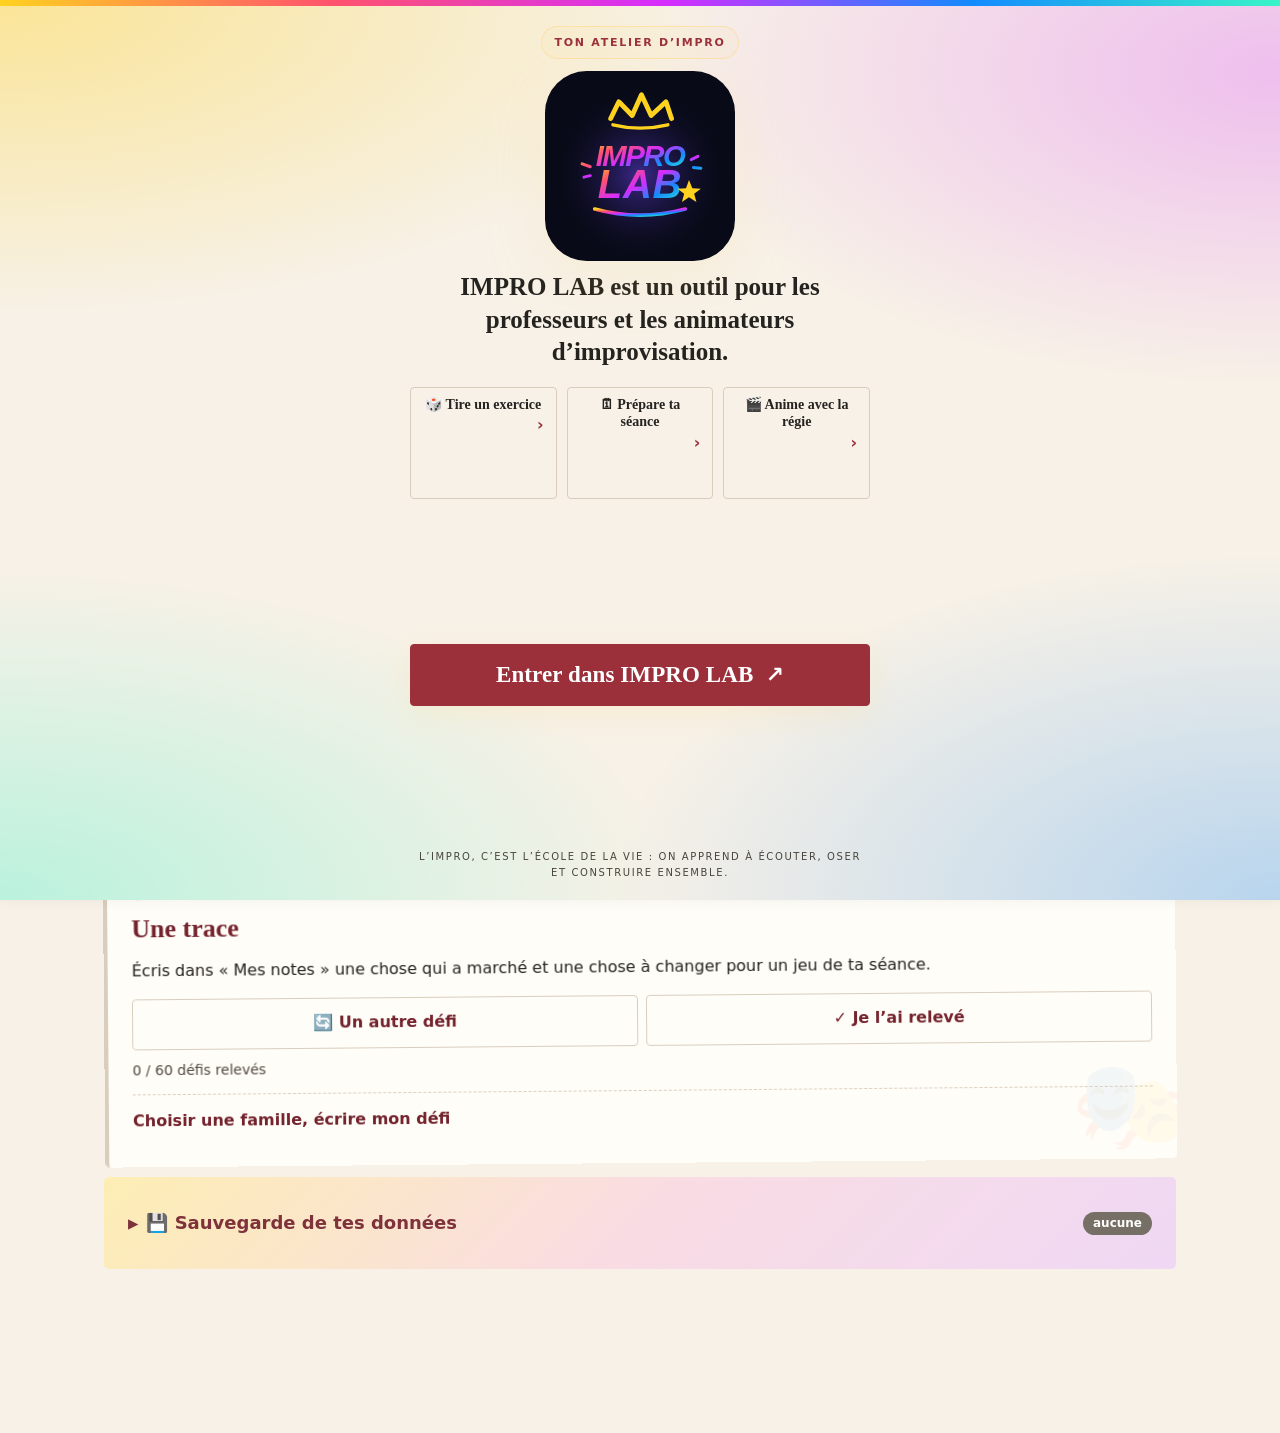
==== commit 5500f0c5: "Fiche d’exercice : section « Principes travaillés » Champ optionnel principes_travailles (titres de " ====
--- a/index.html
+++ b/index.html
@@ -1,4 +1,4 @@
-<!doctype html><html lang="fr"><head><meta charset="utf-8"><meta name="viewport" content="width=device-width,initial-scale=1,viewport-fit=cover"><meta name="theme-color" content="#f7f1e7" media="(prefers-color-scheme: light)"><meta name="theme-color" content="#161925" media="(prefers-color-scheme: dark)"><link rel="manifest" href="manifest.webmanifest"><link rel="icon" href="icon.svg?v=3" type="image/svg+xml"><link rel="apple-touch-icon" href="icon.svg?v=3"><meta name="apple-mobile-web-app-status-bar-style" content="black-translucent"><meta name="apple-mobile-web-app-capable" content="yes"><meta name="apple-mobile-web-app-title" content="IMPRO LAB"><title>IMPRO LAB</title><link rel="stylesheet" href="styles.css?v=17"><link rel="stylesheet" href="refonte.css?v=6"><link rel="stylesheet" href="accueil-plus.css?v=1">
+<!doctype html><html lang="fr"><head><meta charset="utf-8"><meta name="viewport" content="width=device-width,initial-scale=1,viewport-fit=cover"><meta name="theme-color" content="#f7f1e7" media="(prefers-color-scheme: light)"><meta name="theme-color" content="#161925" media="(prefers-color-scheme: dark)"><link rel="manifest" href="manifest.webmanifest"><link rel="icon" href="icon.svg?v=3" type="image/svg+xml"><link rel="apple-touch-icon" href="icon.svg?v=3"><meta name="apple-mobile-web-app-status-bar-style" content="black-translucent"><meta name="apple-mobile-web-app-capable" content="yes"><meta name="apple-mobile-web-app-title" content="IMPRO LAB"><title>IMPRO LAB</title><link rel="stylesheet" href="styles.css?v=18"><link rel="stylesheet" href="refonte.css?v=6"><link rel="stylesheet" href="accueil-plus.css?v=1">
 </head><body><div id="welcomeScreen" role="dialog" aria-modal="true" aria-label="Bienvenue dans IMPRO LAB"><div class="welcome-orbit" aria-hidden="true"></div><div class="welcome-content"><div class="welcome-mark">TON ATELIER D’IMPRO</div><img class="welcome-logo" src="icon.svg?v=4" alt="Logo IMPRO LAB"><p class="welcome-summary welcome-purpose">IMPRO LAB est un outil pour les professeurs et les animateurs d’improvisation.</p><div class="welcome-tutorial"><div class="welcome-shortcut" role="button" tabindex="0" onclick="enterApp('random')" onkeydown="if(event.key==='Enter'||event.key===' '){event.preventDefault();this.click()}"><b>🎲 Tire un exercice</b></div><div class="welcome-shortcut" role="button" tabindex="0" onclick="enterApp('seance')" onkeydown="if(event.key==='Enter'||event.key===' '){event.preventDefault();this.click()}"><b>🗓 Prépare ta séance</b></div><div class="welcome-shortcut" role="button" tabindex="0" onclick="enterApp('live')" onkeydown="if(event.key==='Enter'||event.key===' '){event.preventDefault();this.click()}"><b>🎬 Anime avec la régie</b></div></div><button class="welcome-enter" onclick="enterApp()">Entrer dans IMPRO LAB <span aria-hidden="true">↗</span></button><div class="welcome-hint">L’impro, c’est l’école de la vie : on apprend à écouter, oser et construire ensemble.</div></div></div><header><h1><img class="header-logo" src="icon.svg?v=4" alt="" width="40" height="40">IMPRO LAB</h1><div>Le laboratoire du théâtre d’impro</div><p class="header-slogan">Préparer. Jouer. Faire grandir le groupe.</p><p class="home-motto">L’impro, c’est l’école de la vie : on apprend à écouter, oser et construire ensemble.</p><aside class="impro-quote-deck" aria-label="Esprit de l’improvisation"><div class="impro-quote"><blockquote>L’improvisation, c’est l’art de rater.</blockquote><small>OSE ESSAYER</small></div><div class="impro-quote"><blockquote>Jump and justify!</blockquote><small>JUMP AND JUSTIFY</small></div></aside></header><main><nav aria-label="Navigation principale">
 <button aria-current="page" onclick="tab('home')"><span class="nav-ico" aria-hidden="true">🏠</span>Accueil</button>
 <button onclick="tab('seance')"><span class="nav-ico" aria-hidden="true">🗓</span>Préparer</button>
@@ -62,7 +62,7 @@
 else {const points=[[85,12],[125,28],[148,61],[125,96],[85,111],[45,96],[22,61],[45,28]];art='<circle cx="85" cy="62" r="38" fill="none" stroke="currentColor" stroke-dasharray="4 4"/>'+points.map((p,i)=>player(p[0],p[1],String(i+1))).join('')+'<path d="M48 22Q85 -1 120 22" fill="none" stroke="currentColor"/><text x="85" y="65" text-anchor="middle" font-size="10">Signal</text>'}
 return '<figure class="exercise-schema"><svg viewBox="0 0 170 130" role="img" aria-label="Schéma : '+escapeText(displayTitle(g[0]))+'" xmlns="http://www.w3.org/2000/svg"><title>Schéma — '+escapeText(displayTitle(g[0]))+'</title><desc>'+escapeText(schema.caption)+'</desc>'+art+'</svg><figcaption>'+escapeText(schema.caption)+' <span>Schéma indicatif · voir la règle complète.</span></figcaption></figure>'}
 function cardDuration(g){const ex=((libraryPayload&&libraryPayload.exercices)||[]).find(item=>item.titre===g[0]);const m=Math.round(Number(ex&&ex.duree_minutes)||0);return m>0&&m<=120?'<span class="pill duration-pill">⏱ '+m+' min</span>':''}
-function card(g,extra){return '<div class="card"><h3 class="exercise-title" style="color:'+categoryColor(g[1])+'">'+escapeText(displayTitle(g[0]))+'</h3><span class="pill">'+escapeText(g[1])+'</span>'+cardDuration(g)+(g[13]?'<span class="pill level-pill" aria-label="Niveau '+g[13]+' sur 3">'+levelStars(g)+'</span>':'')+(g[16]&&g[16]!=='aucun'?'<span class="pill contact-pill">🤝 Contact '+escapeText(g[16])+'</span>':'')+(g[17]&&g[17].length?'<p class="exercise-aliases"><small><b>Aussi appelé :</b> '+escapeText(g[17].join(' · '))+'</small></p>':'')+(extra||'')+'<details class="fiche-more"><summary>📖 Voir la fiche complète</summary><div class="fiche-more-body"><p><b>Règle :</b> '+escapeText(g[2])+'</p>'+'<p class="exercise-categories" style="margin-top:-8px;margin-bottom:2px;color:var(--muted,#777);font-size:.82em"><small><b>Catégorie principale :</b> '+escapeText(g[1]||'Non classée')+'</small></p>'+(g[11]&&g[11].length?'<p class="exercise-categories" style="margin-top:0;color:var(--muted,#777);font-size:.82em"><small>Autres catégories : '+escapeText(g[11].join(' · '))+'</small></p>':'')+(gameUsages(g).length?'<p class="exercise-usages"><small><b>Usages :</b> '+escapeText(gameUsages(g).join(' · '))+'</small></p>':'')+schemaMarkup(g)+(g[5]?'<p><small>'+'Règle clarifiée par le coach'+'</small></p>':'')+(g[7]?'<p><small>Source : <a href="'+escapeText(g[7])+'" target="_blank" rel="noopener noreferrer">consulter la référence</a></small></p>':'')+(g[9]?'<p><small>Qualité de la fiche : '+escapeText(g[9])+'</small></p>':'')+(g[10]?'<details class="coach-tips"><summary>🎓 Fiche animateur · consigne, variantes, vigilance</summary><p><b>Consigne courte :</b> '+escapeText(g[10].consigne_courte)+'</p><small>Consigne rédigée par : '+escapeText(((libraryPayload.exercices||[]).find(item=>item.titre===g[0])||{}).auteur_consigne_courte||'Assistant d’Alexis')+'</small><p><b>Plus facile :</b> '+escapeText(g[10].variante_facile)+'</p><p><b>Plus difficile :</b> '+escapeText(g[10].variante_difficile)+'</p><p><b>À surveiller :</b> '+escapeText(g[10].points_vigilance)+'</p><small>Conseils génériques proposés par l’assistant, à adapter. La règle source reste prioritaire.</small></details>':'')+myNotesHtml(((libraryPayload&&libraryPayload.exercices)||[]).find(item=>item.titre===g[0]))+'</div></details></div>'}function escapeText(v){return String(v||'').replace(/[&<>"']/g,c=>({'&':'&amp;','<':'&lt;','>':'&gt;','"':'&quot;',"'":'&#39;'}[c]))}function renderAdviceCards(level,targetId){const root=document.getElementById(targetId);if(!root)return;const cards=IMPRO_ADVICE.filter(item=>item.level===level);root.innerHTML='<details class="advice-level-group"><summary>'+escapeText(level)+' <span>· '+cards.length+' conseils</span></summary>'+cards.map(item=>'<details class="advice-card"><summary><span class="advice-level">'+escapeText(item.id)+'</span><b>'+escapeText(item.title)+'</b></summary><div class="advice-card-content"><details><summary>Explication</summary><p>'+escapeText(item.body)+'</p></details><details><summary>Exemple concret</summary><p>'+escapeText(item.example)+'</p></details></div></details>').join('')+'</details>';}
+function card(g,extra){return '<div class="card"><h3 class="exercise-title" style="color:'+categoryColor(g[1])+'">'+escapeText(displayTitle(g[0]))+'</h3><span class="pill">'+escapeText(g[1])+'</span>'+cardDuration(g)+(g[13]?'<span class="pill level-pill" aria-label="Niveau '+g[13]+' sur 3">'+levelStars(g)+'</span>':'')+(g[16]&&g[16]!=='aucun'?'<span class="pill contact-pill">🤝 Contact '+escapeText(g[16])+'</span>':'')+(g[17]&&g[17].length?'<p class="exercise-aliases"><small><b>Aussi appelé :</b> '+escapeText(g[17].join(' · '))+'</small></p>':'')+(extra||'')+'<details class="fiche-more"><summary>📖 Voir la fiche complète</summary><div class="fiche-more-body"><p><b>Règle :</b> '+escapeText(g[2])+'</p>'+'<p class="exercise-categories" style="margin-top:-8px;margin-bottom:2px;color:var(--muted,#777);font-size:.82em"><small><b>Catégorie principale :</b> '+escapeText(g[1]||'Non classée')+'</small></p>'+(g[11]&&g[11].length?'<p class="exercise-categories" style="margin-top:0;color:var(--muted,#777);font-size:.82em"><small>Autres catégories : '+escapeText(g[11].join(' · '))+'</small></p>':'')+(gameUsages(g).length?'<p class="exercise-usages"><small><b>Usages :</b> '+escapeText(gameUsages(g).join(' · '))+'</small></p>':'')+workedPrinciplesHtml(g[0])+schemaMarkup(g)+(g[5]?'<p><small>'+'Règle clarifiée par le coach'+'</small></p>':'')+(g[7]?'<p><small>Source : <a href="'+escapeText(g[7])+'" target="_blank" rel="noopener noreferrer">consulter la référence</a></small></p>':'')+(g[9]?'<p><small>Qualité de la fiche : '+escapeText(g[9])+'</small></p>':'')+(g[10]?'<details class="coach-tips"><summary>🎓 Fiche animateur · consigne, variantes, vigilance</summary><p><b>Consigne courte :</b> '+escapeText(g[10].consigne_courte)+'</p><small>Consigne rédigée par : '+escapeText(((libraryPayload.exercices||[]).find(item=>item.titre===g[0])||{}).auteur_consigne_courte||'Assistant d’Alexis')+'</small><p><b>Plus facile :</b> '+escapeText(g[10].variante_facile)+'</p><p><b>Plus difficile :</b> '+escapeText(g[10].variante_difficile)+'</p><p><b>À surveiller :</b> '+escapeText(g[10].points_vigilance)+'</p><small>Conseils génériques proposés par l’assistant, à adapter. La règle source reste prioritaire.</small></details>':'')+myNotesHtml(((libraryPayload&&libraryPayload.exercices)||[]).find(item=>item.titre===g[0]))+'</div></details></div>'}function escapeText(v){return String(v||'').replace(/[&<>"']/g,c=>({'&':'&amp;','<':'&lt;','>':'&gt;','"':'&quot;',"'":'&#39;'}[c]))}function renderAdviceCards(level,targetId){const root=document.getElementById(targetId);if(!root)return;const cards=IMPRO_ADVICE.filter(item=>item.level===level);root.innerHTML='<details class="advice-level-group"><summary>'+escapeText(level)+' <span>· '+cards.length+' conseils</span></summary>'+cards.map(item=>'<details class="advice-card"><summary><span class="advice-level">'+escapeText(item.id)+'</span><b>'+escapeText(item.title)+'</b></summary><div class="advice-card-content"><details><summary>Explication</summary><p>'+escapeText(item.body)+'</p></details><details><summary>Exemple concret</summary><p>'+escapeText(item.example)+'</p></details></div></details>').join('')+'</details>';}
 function renderAdvicePanels(){renderAdviceCards('Débutant','adviceBeginnerContent');renderAdviceCards('Moyen','adviceMediumContent');renderAdviceCards('Pro','adviceProContent');}
 function openPrincipesView(id){document.getElementById('principesHome').hidden=true;document.getElementById('principesView').hidden=false;document.getElementById('principesContent').hidden=id!=='principesContent';document.getElementById('adviceContent').hidden=id!=='adviceContent';if(id==='principesContent')renderPrinciples();else renderAdvicePanels();}
 function backPrincipesHome(){document.getElementById('principesHome').hidden=true;document.getElementById('principesView').hidden=true;const q=document.getElementById('principesSearch');if(q&&q.value.trim()){document.getElementById('principesSearchResults').hidden=false;renderPrincipesSearch()}else{document.getElementById('principesHome').hidden=false;document.getElementById('principesSearchResults').hidden=true}}
@@ -87,7 +87,7 @@
 {id:16,level:'Pro',title:'Fais du dispositif scénique un choix de jeu',body:'La forme de la scène peut servir le récit : narrateur, chœur, apartés ou scènes parallèles. Choisis ces procédés pour éclairer l’histoire, pas pour montrer une technique.',example:'Pour raconter le déménagement d’une famille, un personnage décrit les souvenirs tandis que les autres incarnent silencieusement les scènes évoquées, comme des images qui prennent vie.'},
 {id:17,level:'Pro',title:'Laisse les conséquences transformer le monde',body:'Un événement important peut laisser des traces. Laisse ses effets transformer durablement les habitudes, les relations ou le décor pour donner au monde une histoire continue.',example:'Après avoir inondé la cuisine, un personnage doit déplacer ses meubles à l’étage. La scène suivante montre les deux colocataires vivant désormais dans un salon transformé en chambre.'}
 ];
-async function renderPrinciples(){const root=document.getElementById('principesContent');if(!root)return;root.innerHTML='<p class="muted">Chargement des principes…</p>';let coachData=[];try{const response=await fetch('principes-impro.json?v=20261118-pistes-improwiki-2',{cache:'no-store'});if(!response.ok)throw Error('HTTP '+response.status);const payload=await response.json();coachData=Array.isArray(payload.principes)?payload.principes:[]}catch(err){root.innerHTML='<p class="muted">Les principes détaillés sont momentanément indisponibles : '+escapeText(err.message)+'</p>';return;}const levelNames={amateur:'Amateur',moyen:'Moyen',pro:'Pro'};const cards=coachData.map(p=>{const colors=(Array.isArray(p.categories_titre)?p.categories_titre:[]).map(c=>String(c.couleur||'').match(/^#[0-9a-fA-F]{6}$/)?c.couleur:null).filter(Boolean);const titleStyle=colors.length>1?'background:linear-gradient(90deg,'+colors.map((c,i)=>c+' '+Math.round(i/(colors.length-1)*100)+'%').join(',')+');-webkit-background-clip:text;background-clip:text;color:transparent;':'color:'+(colors[0]||'#ffd16d')+';';const tips=Object.entries(levelNames).map(([key,label])=>{const advice=p.conseils&&p.conseils[key];return advice?'<details class="principle-advice principle-advice-'+key+'"><summary>'+label+'</summary><p>'+escapeText(advice)+'</p></details>':''}).join('');return '<article class="card principle-card"><div class="principle-title-row"><h3 class="principle-title" style="'+titleStyle+'">'+escapeText(p.titre)+'</h3><span class="principle-level" style="--level-color:'+escapeText(p.couleur||'#ffd16d')+'">'+escapeText(p.niveau_difficulte||'')+'</span></div>'+(p.formulation_originale?'<p class="principle-source"><b>Formulation originale :</b> '+escapeText(p.formulation_originale)+'</p>':'')+(p.statut&&p.statut!=='validé'?'<p class="principle-source principle-draft">Proposé par l’assistant, à relire.</p>':'')+'<div class="principle-main"><span class="principle-section-label">LE PRINCIPE</span><p>'+escapeText(p.principe||'')+'</p></div>'+(p.exemple?'<div class="principle-example"><span class="principle-section-label">EXEMPLE</span><p>'+escapeText(p.exemple)+'</p></div>':'')+'<div class="principle-advice-group"><h4>Conseils pratiques</h4><p class="muted">Ouvre le niveau qui correspond au travail souhaité.</p>'+tips+'</div>'+(/^https:\/\/improwiki\.com\//.test(p.lien||'')?'<p class="principle-more"><a class="more-link" href="'+escapeText(p.lien)+'" target="_blank" rel="noopener noreferrer">Pour aller plus loin : la page improwiki ↗</a></p>':'')+'</article>'}).join('');const notes=libraryPayload&&Array.isArray(libraryPayload.principes_improvisation)?libraryPayload.principes_improvisation:[];const rules=libraryPayload&&Array.isArray(libraryPayload.regles_pedagogiques)?libraryPayload.regles_pedagogiques:[];root.innerHTML='<h3>Principes de jeu</h3><p class="muted">Le principe reste visible ; les conseils sont rangés par niveau dans des menus dépliants.</p>'+(cards||'<p class="muted">Aucun principe validé enregistré.</p>')+'<details class="principle-reference"><summary>Autres notes personnelles d’improvisation</summary>'+(notes.map(p=>'<article class="card"><h3>'+escapeText(p.titre)+'</h3><p><b>Note originale :</b> '+escapeText(p.texte_original)+'</p><p>'+escapeText(p.detail)+'</p><small>Note personnelle · '+escapeText(p.nature||'principe général')+'</small></article>').join('')||'<p class="muted">Aucune note personnelle enregistrée.</p>')+'</details><details class="principle-reference"><summary>Règles pédagogiques complémentaires</summary>'+(rules.map(r=>'<article class="card"><h3>'+escapeText(r.titre)+'</h3><p>'+escapeText(r.detail)+'</p>'+(r.source_url?'<small>Ressource complémentaire : <a href="'+escapeText(r.source_url)+'" target="_blank" rel="noopener noreferrer">consulter la source</a></small>':'')+'</article>').join('')||'<p class="muted">Aucune règle complémentaire enregistrée.</p>')+'</details>';}function renderCoachResource(){const root=document.getElementById('coachResourceContent');if(!root)return;const resource=libraryPayload&&libraryPayload.ressource_cahier_coach;if(!resource){root.innerHTML='<p class="muted">La ressource du cahier de coach est indisponible.</p>';return;}root.innerHTML='<div class="coach-intro"><span class="coach-kicker">OUTIL DE PRÉPARATION</span><p class="coach-objective">'+escapeText(resource.objectif||'')+'</p><p class="muted">'+escapeText(resource.usage_projet||'')+'</p></div><div class="coach-list-grid">'+Object.entries(resource.listes||{}).map(([name,items],i)=>'<article class="coach-list-card"><div class="coach-list-heading"><span class="coach-list-number">'+String(i+1).padStart(2,'0')+'</span><h3>'+escapeText(name)+'</h3><span class="coach-count">'+items.length+'</span></div><div class="coach-chips">'+items.map(item=>'<span class="coach-chip">'+escapeText(item)+'</span>').join('')+'</div></article>').join('')+'</div>';}function filtersActiveRender(){const el=document.getElementById('filtersActive');if(!el)return;const g=id=>document.getElementById(id);const n=(g('favoritesOnly')?.checked?1:0)+['categoryFilter','levelFilter','usageFilter','contactFilter'].filter(id=>g(id)&&g(id).value).length;el.textContent=n?n+(n>1?' actifs':' actif'):'aucun'}
+async function renderPrinciples(){const root=document.getElementById('principesContent');if(!root)return;root.innerHTML='<p class="muted">Chargement des principes…</p>';let coachData=[];try{const response=await fetch('principes-impro.json?v=20261118-pistes-improwiki-2',{cache:'no-store'});if(!response.ok)throw Error('HTTP '+response.status);const payload=await response.json();coachData=Array.isArray(payload.principes)?payload.principes:[]}catch(err){root.innerHTML='<p class="muted">Les principes détaillés sont momentanément indisponibles : '+escapeText(err.message)+'</p>';return;}const levelNames={amateur:'Amateur',moyen:'Moyen',pro:'Pro'};const cards=coachData.map(p=>{const colors=(Array.isArray(p.categories_titre)?p.categories_titre:[]).map(c=>String(c.couleur||'').match(/^#[0-9a-fA-F]{6}$/)?c.couleur:null).filter(Boolean);const titleStyle=colors.length>1?'background:linear-gradient(90deg,'+colors.map((c,i)=>c+' '+Math.round(i/(colors.length-1)*100)+'%').join(',')+');-webkit-background-clip:text;background-clip:text;color:transparent;':'color:'+(colors[0]||'#ffd16d')+';';const tips=Object.entries(levelNames).map(([key,label])=>{const advice=p.conseils&&p.conseils[key];return advice?'<details class="principle-advice principle-advice-'+key+'"><summary>'+label+'</summary><p>'+escapeText(advice)+'</p></details>':''}).join('');return '<article class="card principle-card"><div class="principle-title-row"><h3 class="principle-title" style="'+titleStyle+'">'+escapeText(p.titre)+'</h3><span class="principle-level" style="--level-color:'+escapeText(p.couleur||'#ffd16d')+'">'+escapeText(p.niveau_difficulte||'')+'</span></div>'+(p.formulation_originale?'<p class="principle-source"><b>Formulation originale :</b> '+escapeText(p.formulation_originale)+'</p>':'')+(p.statut&&p.statut!=='validé'?'<p class="principle-source principle-draft">Proposé par l’assistant, à relire.</p>':'')+'<div class="principle-main"><span class="principle-section-label">LE PRINCIPE</span><p>'+escapeText(p.principe||'')+'</p></div>'+(p.exemple?'<div class="principle-example"><span class="principle-section-label">EXEMPLE</span><p>'+escapeText(p.exemple)+'</p></div>':'')+'<div class="principle-advice-group"><h4>Conseils pratiques</h4><p class="muted">Ouvre le niveau qui correspond au travail souhaité.</p>'+tips+'</div>'+(/^https:\/\/improwiki\.com\//.test(p.lien||'')?'<p class="principle-more"><a class="more-link" href="'+escapeText(p.lien)+'" target="_blank" rel="noopener noreferrer">Pour aller plus loin : la page improwiki ↗</a></p>':'')+'</article>'}).join('');const notes=libraryPayload&&Array.isArray(libraryPayload.principes_improvisation)?libraryPayload.principes_improvisation:[];const rules=libraryPayload&&Array.isArray(libraryPayload.regles_pedagogiques)?libraryPayload.regles_pedagogiques:[];root.innerHTML='<h3>Principes de jeu</h3><p class="muted">Le principe reste visible ; les conseils sont rangés par niveau dans des menus dépliants.</p>'+(cards||'<p class="muted">Aucun principe validé enregistré.</p>')+'<details class="principle-reference"><summary>Autres notes personnelles d’improvisation</summary>'+(notes.map((p,i)=>'<article class="card" data-note-principe="'+i+'" tabindex="-1"><h3>'+escapeText(p.titre)+'</h3><p><b>Note originale :</b> '+escapeText(p.texte_original)+'</p><p>'+escapeText(p.detail)+'</p><small>Note personnelle · '+escapeText(p.nature||'principe général')+'</small></article>').join('')||'<p class="muted">Aucune note personnelle enregistrée.</p>')+'</details><details class="principle-reference"><summary>Règles pédagogiques complémentaires</summary>'+(rules.map(r=>'<article class="card"><h3>'+escapeText(r.titre)+'</h3><p>'+escapeText(r.detail)+'</p>'+(r.source_url?'<small>Ressource complémentaire : <a href="'+escapeText(r.source_url)+'" target="_blank" rel="noopener noreferrer">consulter la source</a></small>':'')+'</article>').join('')||'<p class="muted">Aucune règle complémentaire enregistrée.</p>')+'</details>';}function renderCoachResource(){const root=document.getElementById('coachResourceContent');if(!root)return;const resource=libraryPayload&&libraryPayload.ressource_cahier_coach;if(!resource){root.innerHTML='<p class="muted">La ressource du cahier de coach est indisponible.</p>';return;}root.innerHTML='<div class="coach-intro"><span class="coach-kicker">OUTIL DE PRÉPARATION</span><p class="coach-objective">'+escapeText(resource.objectif||'')+'</p><p class="muted">'+escapeText(resource.usage_projet||'')+'</p></div><div class="coach-list-grid">'+Object.entries(resource.listes||{}).map(([name,items],i)=>'<article class="coach-list-card"><div class="coach-list-heading"><span class="coach-list-number">'+String(i+1).padStart(2,'0')+'</span><h3>'+escapeText(name)+'</h3><span class="coach-count">'+items.length+'</span></div><div class="coach-chips">'+items.map(item=>'<span class="coach-chip">'+escapeText(item)+'</span>').join('')+'</div></article>').join('')+'</div>';}function filtersActiveRender(){const el=document.getElementById('filtersActive');if(!el)return;const g=id=>document.getElementById(id);const n=(g('favoritesOnly')?.checked?1:0)+['categoryFilter','levelFilter','usageFilter','contactFilter'].filter(id=>g(id)&&g(id).value).length;el.textContent=n?n+(n>1?' actifs':' actif'):'aucun'}
 let libraryLimit=20;
 function libraryMore(){libraryLimit+=20;renderGames(true)}
 function renderGames(keepLimit){if(keepLimit!==true)libraryLimit=20;filtersActiveRender();
@@ -640,11 +640,15 @@
 // Mes notes : la note d'origine d'Alexis (lecture seule) et ses notes perso, enregistrées sur l'appareil par fiche (identifiant).
 const MY_NOTES_KEY='impro-my-notes-v1';
 function myNotesRead(){try{const v=JSON.parse(localStorage.getItem(MY_NOTES_KEY)||'{}');return v&&typeof v==='object'&&!Array.isArray(v)?v:{}}catch{return{}}}
+// Séance du 25/11 : principes travaillés par un exercice (champ optionnel « principes_travailles », titres de principes_improvisation).
+function workedPrinciplesIndexes(title){const ex=((libraryPayload&&libraryPayload.exercices)||[]).find(item=>item.titre===title);const list=ex&&Array.isArray(ex.principes_travailles)?ex.principes_travailles:[];const notes=libraryPayload&&Array.isArray(libraryPayload.principes_improvisation)?libraryPayload.principes_improvisation:[];const norm=v=>String(v||'').replace(/\s+/g,' ').trim();return list.map(t=>notes.findIndex(p=>norm(p.titre)===norm(t))).filter((i,k,a)=>i>=0&&a.indexOf(i)===k)}
+function workedPrinciplesHtml(title){const notes=(libraryPayload&&libraryPayload.principes_improvisation)||[];const pills=workedPrinciplesIndexes(title).map(i=>'<button type="button" class="worked-principle-pill" onclick="openNotePrinciple('+i+')">'+escapeText(notes[i].titre)+'</button>').join('');return pills?'<div class="worked-principles"><p class="worked-principles-label"><b>Principes travaillés</b></p><div class="worked-principles-list">'+pills+'</div></div>':''}
+async function openNotePrinciple(i){tab('principes');const q=document.getElementById('principesSearch');if(q&&q.value){q.value='';renderPrincipesSearch()}document.getElementById('principesSearchResults').hidden=true;document.getElementById('principesHome').hidden=true;document.getElementById('principesView').hidden=false;document.getElementById('principesContent').hidden=false;document.getElementById('adviceContent').hidden=true;await renderPrinciples();const article=document.querySelector('#principesContent [data-note-principe="'+Number(i)+'"]');if(!article)return;const fold=article.closest('details');if(fold)fold.open=true;article.classList.add('worked-principle-target');article.scrollIntoView({block:'start'});try{article.focus({preventScroll:true})}catch{}}
 function myNotesHtml(ex){if(!ex||!ex.id)return '';const mine=String(myNotesRead()[ex.id]||'');const orig=String(ex.texte_original||'').trim();return '<details class="coach-quick coach-notes"><summary>📝 Mes notes'+(mine.trim()?' ·  ✎':'')+'</summary>'+(orig?'<p><strong>Ma note d’origine :</strong> '+escapeText(orig)+'</p>':'')+'<label class="my-note-label">Mes notes perso<textarea data-my-note="'+escapeText(ex.id)+'" rows="3" maxlength="2000" placeholder="Ce qui a marché, une idée de variante, un groupe pour qui c’est parfait…">'+escapeText(mine)+'</textarea></label><p class="muted my-note-status" aria-live="polite"></p></details>'}
 document.addEventListener('input',e=>{const t=e.target;if(!t||!t.matches||!t.matches('textarea[data-my-note]'))return;const id=t.dataset.myNote;const all=myNotesRead();const v=t.value.slice(0,2000);if(v.trim())all[id]=v;else delete all[id];try{localStorage.setItem(MY_NOTES_KEY,JSON.stringify(all))}catch{}document.querySelectorAll('textarea[data-my-note]').forEach(o=>{if(o!==t&&o.dataset.myNote===id)o.value=v});const st=t.closest('details')?.querySelector('.my-note-status');if(st)st.textContent='Note enregistrée sur cet appareil.'});
 document.addEventListener('toggle',e=>{const d=e.target;if(!d||!d.classList||!d.classList.contains('coach-notes')||!d.open)return;const t=d.querySelector('textarea[data-my-note]');if(t&&document.activeElement!==t)t.value=String(myNotesRead()[t.dataset.myNote]||'')},true);
 function classify(g){if(g.objectif_pedagogique)return g.objectif_pedagogique;let t=(g.titre+' '+g.texte_original).toLowerCase();if(/émotion|emotion/.test(t))return 'Émotions';if(/regard|écoute|compter|balle|prénom|fil d/.test(t))return 'Écoute';if(/mime|mimé|march|geste|corps|danse|machine/.test(t))return 'Corps';if(/scène|impro|personnage|débat|interview|télé|radio/.test(t))return 'Scène';if(/histoire|lettre|plate.forme|construction|raconter/.test(t))return 'Construction';return 'Énergie'}
-async function loadLibrary(){try{let response=await fetch('library.json?v=20261118-pistes-improwiki-2',{cache:'no-store'});if(!response.ok)throw Error('HTTP '+response.status);let payload=await response.json();if(!Array.isArray(payload.exercices)||payload.exercices.length<100)throw Error('Bibliothèque incomplète');libraryPayload=payload;const coachLists=payload.ressource_cahier_coach&&payload.ressource_cahier_coach.listes||{};for(const [category,items] of Object.entries(coachLists)){if(!Object.prototype.hasOwnProperty.call(DRAW_DEFAULTS,category))continue;const merged=[...new Set([...items,...(DRAW_DEFAULTS[category]||[])])];DRAW_DEFAULTS[category]=category==='Mot'?merged.slice(0,400):merged;drawLists[category]=category==='Mot'?[...new Set([...items,...(drawLists[category]||DRAW_DEFAULTS[category])])].slice(0,400):[...new Set([...items,...(drawLists[category]||[])])];}try{localStorage.setItem('impro-draw-lists-v4',JSON.stringify(drawLists));}catch{}drawInit();const titleById=Object.fromEntries(payload.exercices.map(e=>[e.id,e.titre]));data=payload.exercices.filter(e=>!APP_HIDDEN_IDS.includes(e.id)).map(g=>[g.titre,g.objectif_pedagogique||'',g.regle_clarifiee||g.texte_original,g.variante_college||'',g.texte_original,!!g.regle_clarifiee,!!g.eligible_generateur,g.source_url||'',g.origine||'notes_personnelles',g.qualite_fiche||'',g.conseils_animation||null,Array.isArray(g.categories_secondaires)?g.categories_secondaires.slice():[],g.statut||'',levelCount(g.niveau),Array.isArray(g.usages)?g.usages.slice():[],Array.isArray(g.jamais_avec)?g.jamais_avec.map(id=>titleById[id]).filter(Boolean):[],String(g.contact_physique||'aucun'),Array.isArray(g.aussi_appele)?g.aussi_appele.filter(x=>typeof x==='string'):[]]);document.getElementById('manualGame').innerHTML=data.map((g,i)=>'<option value="'+i+'" style="color:'+categoryColor(g[1])+'">'+escapeText(displayTitle(g[0]))+(g[13]?' '+levelStars(g):'')+'</option>').join('');renderGames();document.getElementById('libraryStatus').textContent=data.length+' exercices chargés';try{refreshEditor();homeRender()}catch{}}catch(err){document.getElementById('libraryStatus').textContent='Bibliothèque complète indisponible : '+err.message;}}
+async function loadLibrary(){try{let response=await fetch('library.json?v=20261125-game-dre',{cache:'no-store'});if(!response.ok)throw Error('HTTP '+response.status);let payload=await response.json();if(!Array.isArray(payload.exercices)||payload.exercices.length<100)throw Error('Bibliothèque incomplète');libraryPayload=payload;const coachLists=payload.ressource_cahier_coach&&payload.ressource_cahier_coach.listes||{};for(const [category,items] of Object.entries(coachLists)){if(!Object.prototype.hasOwnProperty.call(DRAW_DEFAULTS,category))continue;const merged=[...new Set([...items,...(DRAW_DEFAULTS[category]||[])])];DRAW_DEFAULTS[category]=category==='Mot'?merged.slice(0,400):merged;drawLists[category]=category==='Mot'?[...new Set([...items,...(drawLists[category]||DRAW_DEFAULTS[category])])].slice(0,400):[...new Set([...items,...(drawLists[category]||[])])];}try{localStorage.setItem('impro-draw-lists-v4',JSON.stringify(drawLists));}catch{}drawInit();const titleById=Object.fromEntries(payload.exercices.map(e=>[e.id,e.titre]));data=payload.exercices.filter(e=>!APP_HIDDEN_IDS.includes(e.id)).map(g=>[g.titre,g.objectif_pedagogique||'',g.regle_clarifiee||g.texte_original,g.variante_college||'',g.texte_original,!!g.regle_clarifiee,!!g.eligible_generateur,g.source_url||'',g.origine||'notes_personnelles',g.qualite_fiche||'',g.conseils_animation||null,Array.isArray(g.categories_secondaires)?g.categories_secondaires.slice():[],g.statut||'',levelCount(g.niveau),Array.isArray(g.usages)?g.usages.slice():[],Array.isArray(g.jamais_avec)?g.jamais_avec.map(id=>titleById[id]).filter(Boolean):[],String(g.contact_physique||'aucun'),Array.isArray(g.aussi_appele)?g.aussi_appele.filter(x=>typeof x==='string'):[]]);document.getElementById('manualGame').innerHTML=data.map((g,i)=>'<option value="'+i+'" style="color:'+categoryColor(g[1])+'">'+escapeText(displayTitle(g[0]))+(g[13]?' '+levelStars(g):'')+'</option>').join('');renderGames();document.getElementById('libraryStatus').textContent=data.length+' exercices chargés';try{refreshEditor();homeRender()}catch{}}catch(err){document.getElementById('libraryStatus').textContent='Bibliothèque complète indisponible : '+err.message;}}
 
 const DRAW_DEFAULTS={
  "Thème": [
@@ -1685,6 +1689,6 @@
 rosterLoad();
 drawInit();
 loadLibrary();
-if('serviceWorker' in navigator)window.addEventListener('load',()=>navigator.serviceWorker.register('./sw.js?v=20261118-v67-accueil-plus',{updateViaCache:'none'}).then(reg=>reg.update()).catch(e=>console.warn('Mode hors ligne indisponible',e)));
+if('serviceWorker' in navigator)window.addEventListener('load',()=>navigator.serviceWorker.register('./sw.js?v=20261125-v68-game-dre',{updateViaCache:'none'}).then(reg=>reg.update()).catch(e=>console.warn('Mode hors ligne indisponible',e)));
 function restorePlanFromStorage(){try{const saved=localStorage.getItem('impro-last-plan')||'';if(!saved)document.getElementById('plan').replaceChildren();if(saved){const doc=new DOMParser().parseFromString(saved,'text/html');const safe=document.createElement('div');doc.querySelectorAll('.card').forEach(c=>{const el=document.createElement('div');el.className='card';if(/^\d+$/.test(c.dataset.stageIndex||''))el.dataset.stageIndex=c.dataset.stageIndex;if(c.dataset.category)el.dataset.category=String(c.dataset.category).slice(0,40);if(c.classList.contains('session-objective')){el.classList.add('session-objective');const heading=document.createElement('strong');heading.textContent=c.querySelector('strong')?.textContent||'Objectif principal de la séance';el.append(heading);const ps=[...c.querySelectorAll('p')];ps.slice(0,1).forEach(n=>{const p=document.createElement('p');p.textContent=n.textContent;el.append(p)});if(ps.length>1){const fold=document.createElement('details');fold.className='objective-fold';const sum=document.createElement('summary');sum.textContent='🧭 Déroulé de la séance';fold.append(sum);ps.slice(1).forEach(n=>{const p=document.createElement('p');p.textContent=n.textContent;fold.append(p)});el.append(fold)}safe.append(el);return}for(const [tag,source] of [['small',':scope>small'],['h3',':scope>h3'],['p',':scope>p:not(.exercise-aliases):not(.fiche-consigne)']]){const n=c.querySelector(source);if(n){const item=document.createElement(tag);item.textContent=n.textContent;el.append(item)}}if(el.querySelector('h3'))safe.append(el)});document.getElementById('plan').replaceChildren(...safe.children)}}catch(e){console.warn('Séance précédente illisible',e)}refreshEditor()}
 restorePlanFromStorage();homeRender();let welcomeSeen=false;try{welcomeSeen=sessionStorage.getItem('improlab-welcome-seen')==='1'}catch{}try{welcomeSeen=welcomeSeen||localStorage.getItem('improlab-welcome-seen')==='1'}catch{}if(welcomeSeen)document.getElementById('welcomeScreen')?.remove();backupReminderRender();backupRequestPersist();</script><script src="refonte.js?v=5"></script><script src="accueil-plus.js?v=1"></script></body></html>
--- a/styles.css
+++ b/styles.css
@@ -947,3 +947,10 @@
 /* D40 — Barre du bas : cachée dans les plein écran (Régie, séance), où elle gênerait */
 body.regie-full nav[aria-label="Navigation principale"],body.stage-open nav[aria-label="Navigation principale"]{display:none!important}
 body.regie-full,body.stage-open{padding-bottom:0!important}
+/* Séance du 25/11 — Principes travaillés sur la fiche d'un exercice */
+.worked-principles{margin:8px 0 10px}
+.worked-principles-label{margin:0 0 6px;font-size:.9em}
+.worked-principles-list{display:flex;flex-wrap:wrap;gap:8px}
+.worked-principle-pill{display:inline-flex;align-items:center;min-height:44px;max-width:100%;padding:8px 14px;border:2px solid var(--curtain,#9b303b);border-radius:22px;background:var(--paper-raised,#fffdf8);color:var(--ink,#25231f);font:inherit;font-size:.92em;font-weight:600;line-height:1.25;text-align:left;white-space:normal;overflow-wrap:anywhere;cursor:pointer}
+.worked-principle-pill:focus-visible{outline:3px solid var(--curtain,#9b303b);outline-offset:2px}
+.worked-principle-target{outline:3px solid var(--curtain,#9b303b);outline-offset:2px}
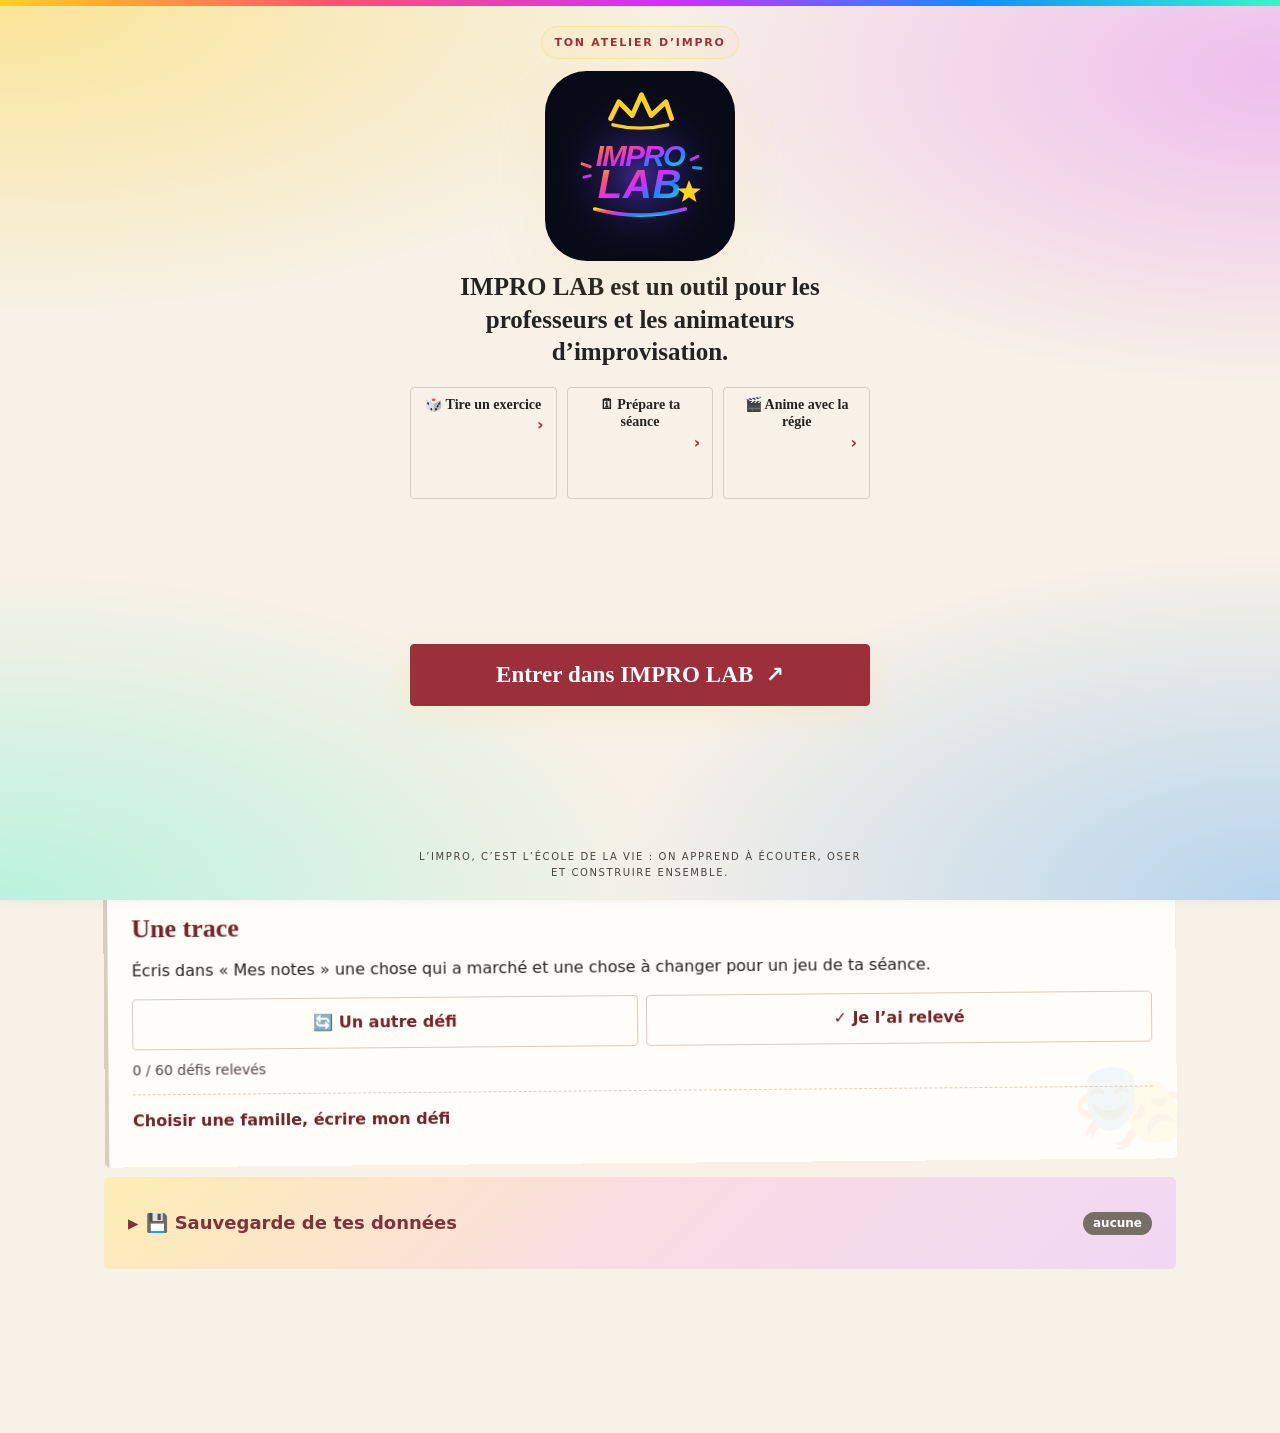
==== commit ce4de8c4: "Variantes nommées, exercices liés sous un principe, filtre par principe - Fiche de la Bibliothèque e" ====
--- a/index.html
+++ b/index.html
@@ -1,4 +1,4 @@
-<!doctype html><html lang="fr"><head><meta charset="utf-8"><meta name="viewport" content="width=device-width,initial-scale=1,viewport-fit=cover"><meta name="theme-color" content="#f7f1e7" media="(prefers-color-scheme: light)"><meta name="theme-color" content="#161925" media="(prefers-color-scheme: dark)"><link rel="manifest" href="manifest.webmanifest"><link rel="icon" href="icon.svg?v=3" type="image/svg+xml"><link rel="apple-touch-icon" href="icon.svg?v=3"><meta name="apple-mobile-web-app-status-bar-style" content="black-translucent"><meta name="apple-mobile-web-app-capable" content="yes"><meta name="apple-mobile-web-app-title" content="IMPRO LAB"><title>IMPRO LAB</title><link rel="stylesheet" href="styles.css?v=18"><link rel="stylesheet" href="refonte.css?v=6"><link rel="stylesheet" href="accueil-plus.css?v=1">
+<!doctype html><html lang="fr"><head><meta charset="utf-8"><meta name="viewport" content="width=device-width,initial-scale=1,viewport-fit=cover"><meta name="theme-color" content="#f7f1e7" media="(prefers-color-scheme: light)"><meta name="theme-color" content="#161925" media="(prefers-color-scheme: dark)"><link rel="manifest" href="manifest.webmanifest"><link rel="icon" href="icon.svg?v=3" type="image/svg+xml"><link rel="apple-touch-icon" href="icon.svg?v=3"><meta name="apple-mobile-web-app-status-bar-style" content="black-translucent"><meta name="apple-mobile-web-app-capable" content="yes"><meta name="apple-mobile-web-app-title" content="IMPRO LAB"><title>IMPRO LAB</title><link rel="stylesheet" href="styles.css?v=19"><link rel="stylesheet" href="refonte.css?v=6"><link rel="stylesheet" href="accueil-plus.css?v=1">
 </head><body><div id="welcomeScreen" role="dialog" aria-modal="true" aria-label="Bienvenue dans IMPRO LAB"><div class="welcome-orbit" aria-hidden="true"></div><div class="welcome-content"><div class="welcome-mark">TON ATELIER D’IMPRO</div><img class="welcome-logo" src="icon.svg?v=4" alt="Logo IMPRO LAB"><p class="welcome-summary welcome-purpose">IMPRO LAB est un outil pour les professeurs et les animateurs d’improvisation.</p><div class="welcome-tutorial"><div class="welcome-shortcut" role="button" tabindex="0" onclick="enterApp('random')" onkeydown="if(event.key==='Enter'||event.key===' '){event.preventDefault();this.click()}"><b>🎲 Tire un exercice</b></div><div class="welcome-shortcut" role="button" tabindex="0" onclick="enterApp('seance')" onkeydown="if(event.key==='Enter'||event.key===' '){event.preventDefault();this.click()}"><b>🗓 Prépare ta séance</b></div><div class="welcome-shortcut" role="button" tabindex="0" onclick="enterApp('live')" onkeydown="if(event.key==='Enter'||event.key===' '){event.preventDefault();this.click()}"><b>🎬 Anime avec la régie</b></div></div><button class="welcome-enter" onclick="enterApp()">Entrer dans IMPRO LAB <span aria-hidden="true">↗</span></button><div class="welcome-hint">L’impro, c’est l’école de la vie : on apprend à écouter, oser et construire ensemble.</div></div></div><header><h1><img class="header-logo" src="icon.svg?v=4" alt="" width="40" height="40">IMPRO LAB</h1><div>Le laboratoire du théâtre d’impro</div><p class="header-slogan">Préparer. Jouer. Faire grandir le groupe.</p><p class="home-motto">L’impro, c’est l’école de la vie : on apprend à écouter, oser et construire ensemble.</p><aside class="impro-quote-deck" aria-label="Esprit de l’improvisation"><div class="impro-quote"><blockquote>L’improvisation, c’est l’art de rater.</blockquote><small>OSE ESSAYER</small></div><div class="impro-quote"><blockquote>Jump and justify!</blockquote><small>JUMP AND JUSTIFY</small></div></aside></header><main><nav aria-label="Navigation principale">
 <button aria-current="page" onclick="tab('home')"><span class="nav-ico" aria-hidden="true">🏠</span>Accueil</button>
 <button onclick="tab('seance')"><span class="nav-ico" aria-hidden="true">🗓</span>Préparer</button>
@@ -10,7 +10,7 @@
 <div class="guided-heading"><span class="eyebrow">PRÉPARATION GUIDÉE · 3 ÉTAPES</span><h3>Quel groupe as-tu devant toi aujourd’hui ?</h3><p>Choisis le groupe et la durée. Chaque groupe garde ses priorités, sa durée et ses exercices déjà joués.</p></div>
 <div class="guided-basics"><label>1. Groupe<select id="groupProfile" aria-label="Groupe" onchange="switchProfile(this.value)"><option value="college">Club collège</option><option value="copains">Copains</option><option value="asso">Association</option></select><small id="groupLevelInfo" class="muted"></small><button type="button" class="group-rename" onclick="renameGroup()">✏️ Renommer ce groupe</button></label><label>2. Durée de la séance<select id="guidedDuration" aria-label="Durée de la séance" onchange="syncGuidedControls()"><option value="55" selected>55 min (par défaut)</option><option value="35">35 min</option><option value="45">45 min</option><option value="60">60 min</option><option value="90">90 min</option><option value="120">120 min</option><option value="custom">Autre durée (réglage fin)</option></select></label><label hidden>Public<select id="guidedPublic" aria-label="Public de la séance" onchange="syncGuidedControls()"><option>Collège débutant</option><option>Troupe adulte</option></select></label></div><p class="guided-note" id="groupProfileStatus" aria-live="polite"></p><p class="guided-note" id="groupExcludedInfo" hidden><span></span> <button type="button" onclick="clearExcluded()">Tout réautoriser</button></p><details class="card fil-rouge" id="filRouge"><summary>🧵 Fil rouge de l’année</summary><p class="muted">Une progression par trimestre. La séance suivante met l’accent sur les priorités du trimestre, en variant d’après la dernière séance enregistrée pour ce groupe.</p><label>Trimestre<select id="filTrimester" onchange="filRender()"><option value="0">1er trimestre (sept.–déc.)</option><option value="1">2e trimestre (janv.–mars)</option><option value="2">3e trimestre (avril–juin)</option></select></label><p id="filFocus" class="fil-focus"></p><button type="button" class="btn-primary" onclick="filNextSession()">✨ Proposer la séance suivante</button><p id="filStatus" class="guided-note" aria-live="polite"></p><details class="fil-edit"><summary>✏️ Modifier la trame de ce groupe</summary><div id="filEditor"></div><button type="button" onclick="filResetTrame()">Trame par défaut</button></details></details>
 
-</div><label hidden>Public <select id="public"><option>Collège débutant</option><option>Troupe adulte</option></select></label><label hidden>Durée <select id="duration" aria-label="Durée de la séance"><option value="35">35 minutes</option><option value="40">40 minutes</option><option value="45">45 minutes</option><option value="50">50 minutes</option><option value="55" selected>55 minutes</option><option value="60">60 minutes</option><option value="65">65 minutes</option><option value="70">70 minutes</option><option value="75">75 minutes</option><option value="80">80 minutes</option><option value="85">85 minutes</option><option value="90">90 minutes</option><option value="95">95 minutes</option><option value="100">100 minutes</option><option value="105">105 minutes</option><option value="110">110 minutes</option><option value="115">115 minutes</option><option value="120">120 minutes</option></select></label><details class="card advanced-dynamics"><summary>3. Réglages fins des six priorités</summary><p class="muted">Règle chaque priorité de 0 à 100 %.</p><div class="dynamic-grid"><label class="dynamic-row" style="--slider-color:#ffb347" title="Regroupe : Énergie, Corps"><span class="dynamic-head"><span class="dynamic-name">Énergie</span><output id="dynamicValue0" for="dynamic0">60 %</output></span><small class="dynamic-sub">Énergie · Corps</small><input type="range" id="dynamic0" min="0" max="100" step="1" value="60" aria-label="Intensité Énergie" oninput="updateDynamic(0)"></label><label class="dynamic-row" style="--slider-color:#62c7ff" title="Regroupe : Écoute, Cohésion"><span class="dynamic-head"><span class="dynamic-name">Écoute</span><output id="dynamicValue1" for="dynamic1">70 %</output></span><small class="dynamic-sub">Écoute · Cohésion</small><input type="range" id="dynamic1" min="0" max="100" step="1" value="70" aria-label="Intensité Écoute" oninput="updateDynamic(1)"></label><label class="dynamic-row" style="--slider-color:#b59aff" title="Regroupe : Construction"><span class="dynamic-head"><span class="dynamic-name">Construction</span><output id="dynamicValue2" for="dynamic2">60 %</output></span><input type="range" id="dynamic2" min="0" max="100" step="1" value="60" aria-label="Intensité Construction" oninput="updateDynamic(2)"></label><label class="dynamic-row" style="--slider-color:#ff7caa" title="Regroupe : Scène, Émotions"><span class="dynamic-head"><span class="dynamic-name">Scène</span><output id="dynamicValue3" for="dynamic3">60 %</output></span><small class="dynamic-sub">Scène · Émotions</small><input type="range" id="dynamic3" min="0" max="100" step="1" value="60" aria-label="Intensité Scène" oninput="updateDynamic(3)"></label><label class="dynamic-row" style="--slider-color:#f6a7ff" title="Regroupe : Imaginaire"><span class="dynamic-head"><span class="dynamic-name">Imaginaire</span><output id="dynamicValue4" for="dynamic4">60 %</output></span><input type="range" id="dynamic4" min="0" max="100" step="1" value="60" aria-label="Intensité Imaginaire" oninput="updateDynamic(4)"></label><label class="dynamic-row" style="--slider-color:#70dfae" title="Regroupe : Amusement, Lâcher-prise"><span class="dynamic-head"><span class="dynamic-name">Amusement</span><output id="dynamicValue5" for="dynamic5">70 %</output></span><small class="dynamic-sub">Amusement · Lâcher-prise</small><input type="range" id="dynamic5" min="0" max="100" step="1" value="70" aria-label="Intensité Amusement" oninput="updateDynamic(5)"></label></div><p class="muted" style="font-size:12px;margin:6px 0">Timeline souple : mise en énergie → connexion → exploration → scène → final collectif. Les priorités orientent les choix sans imposer de quotas.</p><button type="button" onclick="resetDynamics()">↺ Réinitialiser</button></details><button class="btn-primary" onclick="generate()">🎲 Générer ma séance</button><div id="planSummary" class="plan-summary" aria-live="polite"></div><div id="plan"></div><div class="edit-actions"><button type="button" class="btn-primary session-save" onclick="saveSession()"><span aria-hidden="true">💾</span> Enregistrer la séance</button><button type="button" onclick="shareSession()">📤 Partager la séance</button><button type="button" onclick="printStudentSheets()">🖨 Fiches élèves</button><button onclick="exportSession()">⬇ Exporter la séance</button><button onclick="document.getElementById('importSession').click()">⬆ Importer</button><button type="button" onclick="clearSession()">🗑 Effacer toute la séance</button><input type="file" id="importSession" accept=".json,application/json" style="display:none" onchange="importSession(this)"></div><div id="studentSheets" class="student-sheets"></div><details class="card add-exercise"><summary>＋ Ajouter un exercice à la main</summary><select id="manualGame"></select><label class="manual-mins"><input id="manualMins" type="number" value="8" min="1" max="60" aria-label="Minutes"> min</label><button onclick="addManual()">Ajouter</button></details></section><section id="jeux" hidden><h2>Bibliothèque des exercices</h2><p class="muted">Une règle incomplète n’est pas une règle validée.</p><p id="libraryStatus" aria-live="polite">Chargement des exercices…</p><input id="search" placeholder="Chercher un exercice (ou son autre nom)" oninput="renderGames()"><details class="filter-fold" id="filterFold"><summary>🔎 Filtres · <span id="filtersActive">aucun</span></summary><div class="filter-row"><label><input type="checkbox" id="favoritesOnly" onchange="renderGames()"> Favoris seulement <small id="favoritesGroup" class="muted"></small></label><label>Objectif <select id="categoryFilter" onchange="renderGames()"><option value="">Tous</option><option>Énergie</option><option>Écoute</option><option>Corps</option><option>Construction</option><option>Scène</option><option>Émotions</option><option>Amusement</option><option>Lâcher-prise</option><option>Cohésion</option><option>Imaginaire</option></select></label><label>Niveau <select id="levelFilter" onchange="renderGames()"><option value="">Tous</option><option value="1">★</option><option value="2">★★</option><option value="3">★★★</option></select></label><label>Usage <select id="usageFilter" onchange="renderGames()"><option value="">Tous</option></select></label><label>Contact <select id="contactFilter" onchange="renderGames()"><option value="">Tous</option><option value="aucun">Sans contact</option><option value="léger">Contact léger</option></select></label></div></details><p id="gamesCount" class="library-meta" aria-live="polite"></p><div id="games"></div></section><section id="groupes" hidden><h2>👥 Joueurs & équipes</h2><p class="muted">Deux effectifs indépendants, enregistrés sur cet appareil. Coche les présents avant le tirage.</p><div class="card"><label>Effectif <select id="rosterType" onchange="rosterRender()"><option value="college">Club collège</option><option value="copains">Copains</option><option value="troupe">Association (troupe adulte)</option></select></label><label>Ajouter des joueurs (un prénom par ligne)<textarea id="rosterInput" rows="3" placeholder="Camille&#10;Sam&#10;Alex"></textarea></label><button onclick="rosterAdd()">＋ Ajouter</button><div class="draw-actions"><button onclick="rosterAll(true)">Tous présents</button><button onclick="rosterAll(false)">Tous absents</button></div><div id="rosterList"></div><p id="rosterCount" class="muted"></p></div><details class="card" id="badgesPanel"><summary>🏅 Compétences des joueurs</summary><p class="muted">Écoute, accepter, construire, oser : touche une compétence quand le joueur l’a montrée. Pas de note ni de classement, juste un repère pour toi.</p><div id="badgesList"></div></details><details class="card" id="attendancePanel"><summary>📋 Présences du club</summary><p class="muted">Coche les présents dans la liste ci-dessus, puis enregistre la présence du jour. Une seule feuille par jour et par effectif : l’enregistrer à nouveau la remplace.</p><button type="button" class="btn-primary" onclick="attendanceSave()">📋 Enregistrer les présences du jour</button><p id="attendanceStatus" class="muted" aria-live="polite"></p><div id="attendanceSummary"></div></details><div class="card"><h3>🎲 Constituer les groupes</h3><label>Format <select id="rosterFormat" onchange="rosterFormatChange()"><option value="2">Binômes</option><option value="3">Trios</option><option value="4">Quatuors</option><option value="teams">Deux équipes</option></select></label><label><input id="rosterAvoid" type="checkbox" checked> Éviter les associations récentes (si possible)</label><button class="btn-primary" onclick="rosterDraw()">🎲 Tirer les groupes</button><p class="muted" id="rosterNote"></p><div id="groupsResult"></div></div><details class="card" id="rosterSavedPanel"><summary>💾 Équipes enregistrées</summary><p class="muted">Tire des groupes, puis touche « Enregistrer ces équipes » pour les retrouver plus tard sur cet appareil.</p><div id="rosterSaved"></div></details><details class="card"><summary>📦 Sauvegarde / transfert</summary><p class="muted">Exporter les effectifs et l’historique des associations dans un fichier JSON, ou les réimporter sur un autre appareil.</p><div class="draw-actions"><button onclick="rosterExport()">Exporter</button><button onclick="document.getElementById('rosterImport').click()">Importer</button></div><input type="file" id="rosterImport" accept=".json,application/json" hidden onchange="rosterImportFile(this)"></details></section><section id="historique" hidden><h2>Historique</h2><details id="termReport" class="card term-report"><summary>📊 Bilan du trimestre</summary><div class="term-controls"><label>Groupe<select id="termGroup" aria-label="Groupe du bilan" onchange="termReportRender()"><option value="college">Club collège</option><option value="copains">Copains</option><option value="asso">Association</option></select></label><label>Trimestre<select id="termTrimester" aria-label="Trimestre du bilan" onchange="this.dataset.touched='user';termReportRender()"><option value="0">1er trimestre</option><option value="1">2e trimestre</option><option value="2">3e trimestre</option></select></label></div><div id="termReportBody" aria-live="polite"></div><button type="button" onclick="termReportCopy()">📋 Copier le bilan</button><p id="termReportStatus" class="muted" aria-live="polite"></p></details><div id="historyResult"></div></section><section id="spectacle" hidden><h2>🎭 Préparer un spectacle</h2><p class="muted no-print">Ordre de passage des numéros, distribution des joueurs et feuille de régie à imprimer. Enregistré sur cet appareil.</p><div class="card no-print"><label>Titre du spectacle<input id="showTitle" maxlength="80" oninput="showSaveMeta()"></label><label>Date et lieu<input id="showWhen" maxlength="80" oninput="showSaveMeta()"></label><label>Effectif<select id="showRoster" onchange="showSaveMeta();showRender()"><option value="college">Club collège</option><option value="copains">Copains</option><option value="troupe">Association (troupe adulte)</option></select></label></div><details class="card no-print show-fold" id="showIdeasFold"><summary>💡 Jeux repérés pour le spectacle</summary><div id="showIdeas" class="no-print" hidden></div></details><details class="card no-print show-fold" id="showTemplatesFold"><summary>📜 Trames toutes prêtes</summary><div id="showTemplates" class="no-print"></div></details><datalist id="showFormats"></datalist><div id="showItems" class="no-print"></div><div class="draw-actions no-print"><button type="button" class="btn-primary" onclick="showAdd()">＋ Ajouter un numéro</button><button type="button" onclick="showPrint()">🖨 Imprimer la feuille de régie</button><button type="button" onclick="showClear()">🗑 Tout effacer</button></div><p id="showSummary" class="no-print" aria-live="polite"></p><div id="showSheet" class="show-sheet"></div></section><section id="principes" hidden>
+</div><label hidden>Public <select id="public"><option>Collège débutant</option><option>Troupe adulte</option></select></label><label hidden>Durée <select id="duration" aria-label="Durée de la séance"><option value="35">35 minutes</option><option value="40">40 minutes</option><option value="45">45 minutes</option><option value="50">50 minutes</option><option value="55" selected>55 minutes</option><option value="60">60 minutes</option><option value="65">65 minutes</option><option value="70">70 minutes</option><option value="75">75 minutes</option><option value="80">80 minutes</option><option value="85">85 minutes</option><option value="90">90 minutes</option><option value="95">95 minutes</option><option value="100">100 minutes</option><option value="105">105 minutes</option><option value="110">110 minutes</option><option value="115">115 minutes</option><option value="120">120 minutes</option></select></label><details class="card advanced-dynamics"><summary>3. Réglages fins des six priorités</summary><p class="muted">Règle chaque priorité de 0 à 100 %.</p><div class="dynamic-grid"><label class="dynamic-row" style="--slider-color:#ffb347" title="Regroupe : Énergie, Corps"><span class="dynamic-head"><span class="dynamic-name">Énergie</span><output id="dynamicValue0" for="dynamic0">60 %</output></span><small class="dynamic-sub">Énergie · Corps</small><input type="range" id="dynamic0" min="0" max="100" step="1" value="60" aria-label="Intensité Énergie" oninput="updateDynamic(0)"></label><label class="dynamic-row" style="--slider-color:#62c7ff" title="Regroupe : Écoute, Cohésion"><span class="dynamic-head"><span class="dynamic-name">Écoute</span><output id="dynamicValue1" for="dynamic1">70 %</output></span><small class="dynamic-sub">Écoute · Cohésion</small><input type="range" id="dynamic1" min="0" max="100" step="1" value="70" aria-label="Intensité Écoute" oninput="updateDynamic(1)"></label><label class="dynamic-row" style="--slider-color:#b59aff" title="Regroupe : Construction"><span class="dynamic-head"><span class="dynamic-name">Construction</span><output id="dynamicValue2" for="dynamic2">60 %</output></span><input type="range" id="dynamic2" min="0" max="100" step="1" value="60" aria-label="Intensité Construction" oninput="updateDynamic(2)"></label><label class="dynamic-row" style="--slider-color:#ff7caa" title="Regroupe : Scène, Émotions"><span class="dynamic-head"><span class="dynamic-name">Scène</span><output id="dynamicValue3" for="dynamic3">60 %</output></span><small class="dynamic-sub">Scène · Émotions</small><input type="range" id="dynamic3" min="0" max="100" step="1" value="60" aria-label="Intensité Scène" oninput="updateDynamic(3)"></label><label class="dynamic-row" style="--slider-color:#f6a7ff" title="Regroupe : Imaginaire"><span class="dynamic-head"><span class="dynamic-name">Imaginaire</span><output id="dynamicValue4" for="dynamic4">60 %</output></span><input type="range" id="dynamic4" min="0" max="100" step="1" value="60" aria-label="Intensité Imaginaire" oninput="updateDynamic(4)"></label><label class="dynamic-row" style="--slider-color:#70dfae" title="Regroupe : Amusement, Lâcher-prise"><span class="dynamic-head"><span class="dynamic-name">Amusement</span><output id="dynamicValue5" for="dynamic5">70 %</output></span><small class="dynamic-sub">Amusement · Lâcher-prise</small><input type="range" id="dynamic5" min="0" max="100" step="1" value="70" aria-label="Intensité Amusement" oninput="updateDynamic(5)"></label></div><p class="muted" style="font-size:12px;margin:6px 0">Timeline souple : mise en énergie → connexion → exploration → scène → final collectif. Les priorités orientent les choix sans imposer de quotas.</p><button type="button" onclick="resetDynamics()">↺ Réinitialiser</button></details><button class="btn-primary" onclick="generate()">🎲 Générer ma séance</button><div id="planSummary" class="plan-summary" aria-live="polite"></div><div id="plan"></div><div class="edit-actions"><button type="button" class="btn-primary session-save" onclick="saveSession()"><span aria-hidden="true">💾</span> Enregistrer la séance</button><button type="button" onclick="shareSession()">📤 Partager la séance</button><button type="button" onclick="printStudentSheets()">🖨 Fiches élèves</button><button onclick="exportSession()">⬇ Exporter la séance</button><button onclick="document.getElementById('importSession').click()">⬆ Importer</button><button type="button" onclick="clearSession()">🗑 Effacer toute la séance</button><input type="file" id="importSession" accept=".json,application/json" style="display:none" onchange="importSession(this)"></div><div id="studentSheets" class="student-sheets"></div><details class="card add-exercise"><summary>＋ Ajouter un exercice à la main</summary><select id="manualGame"></select><label class="manual-mins"><input id="manualMins" type="number" value="8" min="1" max="60" aria-label="Minutes"> min</label><button onclick="addManual()">Ajouter</button></details></section><section id="jeux" hidden><h2>Bibliothèque des exercices</h2><p class="muted">Une règle incomplète n’est pas une règle validée.</p><p id="libraryStatus" aria-live="polite">Chargement des exercices…</p><input id="search" placeholder="Chercher un exercice (ou son autre nom)" oninput="renderGames()"><details class="filter-fold" id="filterFold"><summary>🔎 Filtres · <span id="filtersActive">aucun</span></summary><div class="filter-row"><label><input type="checkbox" id="favoritesOnly" onchange="renderGames()"> Favoris seulement <small id="favoritesGroup" class="muted"></small></label><label>Objectif <select id="categoryFilter" onchange="renderGames()"><option value="">Tous</option><option>Énergie</option><option>Écoute</option><option>Corps</option><option>Construction</option><option>Scène</option><option>Émotions</option><option>Amusement</option><option>Lâcher-prise</option><option>Cohésion</option><option>Imaginaire</option></select></label><label>Niveau <select id="levelFilter" onchange="renderGames()"><option value="">Tous</option><option value="1">★</option><option value="2">★★</option><option value="3">★★★</option></select></label><label>Usage <select id="usageFilter" onchange="renderGames()"><option value="">Tous</option></select></label><label>Principe <select id="principleFilter" onchange="renderGames()"><option value="">Tous</option></select></label><label>Contact <select id="contactFilter" onchange="renderGames()"><option value="">Tous</option><option value="aucun">Sans contact</option><option value="léger">Contact léger</option></select></label></div></details><p id="gamesCount" class="library-meta" aria-live="polite"></p><div id="games"></div></section><section id="groupes" hidden><h2>👥 Joueurs & équipes</h2><p class="muted">Deux effectifs indépendants, enregistrés sur cet appareil. Coche les présents avant le tirage.</p><div class="card"><label>Effectif <select id="rosterType" onchange="rosterRender()"><option value="college">Club collège</option><option value="copains">Copains</option><option value="troupe">Association (troupe adulte)</option></select></label><label>Ajouter des joueurs (un prénom par ligne)<textarea id="rosterInput" rows="3" placeholder="Camille&#10;Sam&#10;Alex"></textarea></label><button onclick="rosterAdd()">＋ Ajouter</button><div class="draw-actions"><button onclick="rosterAll(true)">Tous présents</button><button onclick="rosterAll(false)">Tous absents</button></div><div id="rosterList"></div><p id="rosterCount" class="muted"></p></div><details class="card" id="badgesPanel"><summary>🏅 Compétences des joueurs</summary><p class="muted">Écoute, accepter, construire, oser : touche une compétence quand le joueur l’a montrée. Pas de note ni de classement, juste un repère pour toi.</p><div id="badgesList"></div></details><details class="card" id="attendancePanel"><summary>📋 Présences du club</summary><p class="muted">Coche les présents dans la liste ci-dessus, puis enregistre la présence du jour. Une seule feuille par jour et par effectif : l’enregistrer à nouveau la remplace.</p><button type="button" class="btn-primary" onclick="attendanceSave()">📋 Enregistrer les présences du jour</button><p id="attendanceStatus" class="muted" aria-live="polite"></p><div id="attendanceSummary"></div></details><div class="card"><h3>🎲 Constituer les groupes</h3><label>Format <select id="rosterFormat" onchange="rosterFormatChange()"><option value="2">Binômes</option><option value="3">Trios</option><option value="4">Quatuors</option><option value="teams">Deux équipes</option></select></label><label><input id="rosterAvoid" type="checkbox" checked> Éviter les associations récentes (si possible)</label><button class="btn-primary" onclick="rosterDraw()">🎲 Tirer les groupes</button><p class="muted" id="rosterNote"></p><div id="groupsResult"></div></div><details class="card" id="rosterSavedPanel"><summary>💾 Équipes enregistrées</summary><p class="muted">Tire des groupes, puis touche « Enregistrer ces équipes » pour les retrouver plus tard sur cet appareil.</p><div id="rosterSaved"></div></details><details class="card"><summary>📦 Sauvegarde / transfert</summary><p class="muted">Exporter les effectifs et l’historique des associations dans un fichier JSON, ou les réimporter sur un autre appareil.</p><div class="draw-actions"><button onclick="rosterExport()">Exporter</button><button onclick="document.getElementById('rosterImport').click()">Importer</button></div><input type="file" id="rosterImport" accept=".json,application/json" hidden onchange="rosterImportFile(this)"></details></section><section id="historique" hidden><h2>Historique</h2><details id="termReport" class="card term-report"><summary>📊 Bilan du trimestre</summary><div class="term-controls"><label>Groupe<select id="termGroup" aria-label="Groupe du bilan" onchange="termReportRender()"><option value="college">Club collège</option><option value="copains">Copains</option><option value="asso">Association</option></select></label><label>Trimestre<select id="termTrimester" aria-label="Trimestre du bilan" onchange="this.dataset.touched='user';termReportRender()"><option value="0">1er trimestre</option><option value="1">2e trimestre</option><option value="2">3e trimestre</option></select></label></div><div id="termReportBody" aria-live="polite"></div><button type="button" onclick="termReportCopy()">📋 Copier le bilan</button><p id="termReportStatus" class="muted" aria-live="polite"></p></details><div id="historyResult"></div></section><section id="spectacle" hidden><h2>🎭 Préparer un spectacle</h2><p class="muted no-print">Ordre de passage des numéros, distribution des joueurs et feuille de régie à imprimer. Enregistré sur cet appareil.</p><div class="card no-print"><label>Titre du spectacle<input id="showTitle" maxlength="80" oninput="showSaveMeta()"></label><label>Date et lieu<input id="showWhen" maxlength="80" oninput="showSaveMeta()"></label><label>Effectif<select id="showRoster" onchange="showSaveMeta();showRender()"><option value="college">Club collège</option><option value="copains">Copains</option><option value="troupe">Association (troupe adulte)</option></select></label></div><details class="card no-print show-fold" id="showIdeasFold"><summary>💡 Jeux repérés pour le spectacle</summary><div id="showIdeas" class="no-print" hidden></div></details><details class="card no-print show-fold" id="showTemplatesFold"><summary>📜 Trames toutes prêtes</summary><div id="showTemplates" class="no-print"></div></details><datalist id="showFormats"></datalist><div id="showItems" class="no-print"></div><div class="draw-actions no-print"><button type="button" class="btn-primary" onclick="showAdd()">＋ Ajouter un numéro</button><button type="button" onclick="showPrint()">🖨 Imprimer la feuille de régie</button><button type="button" onclick="showClear()">🗑 Tout effacer</button></div><p id="showSummary" class="no-print" aria-live="polite"></p><div id="showSheet" class="show-sheet"></div></section><section id="principes" hidden>
 <h2>Principes et conseils</h2>
 <p class="muted">Des repères faciles à consulter, sans faire défiler une longue page.</p>
 <label class="principes-search-label" for="principesSearch">Rechercher un principe ou un conseil</label><input id="principesSearch" type="search" placeholder="Ex. écoute, silence, relation…" oninput="renderPrincipesSearch()" autocomplete="off"><p id="principesSearchCount" class="library-meta" aria-live="polite"></p><div id="principesSearchResults" class="principes-search-results" hidden></div>
@@ -62,7 +62,7 @@
 else {const points=[[85,12],[125,28],[148,61],[125,96],[85,111],[45,96],[22,61],[45,28]];art='<circle cx="85" cy="62" r="38" fill="none" stroke="currentColor" stroke-dasharray="4 4"/>'+points.map((p,i)=>player(p[0],p[1],String(i+1))).join('')+'<path d="M48 22Q85 -1 120 22" fill="none" stroke="currentColor"/><text x="85" y="65" text-anchor="middle" font-size="10">Signal</text>'}
 return '<figure class="exercise-schema"><svg viewBox="0 0 170 130" role="img" aria-label="Schéma : '+escapeText(displayTitle(g[0]))+'" xmlns="http://www.w3.org/2000/svg"><title>Schéma — '+escapeText(displayTitle(g[0]))+'</title><desc>'+escapeText(schema.caption)+'</desc>'+art+'</svg><figcaption>'+escapeText(schema.caption)+' <span>Schéma indicatif · voir la règle complète.</span></figcaption></figure>'}
 function cardDuration(g){const ex=((libraryPayload&&libraryPayload.exercices)||[]).find(item=>item.titre===g[0]);const m=Math.round(Number(ex&&ex.duree_minutes)||0);return m>0&&m<=120?'<span class="pill duration-pill">⏱ '+m+' min</span>':''}
-function card(g,extra){return '<div class="card"><h3 class="exercise-title" style="color:'+categoryColor(g[1])+'">'+escapeText(displayTitle(g[0]))+'</h3><span class="pill">'+escapeText(g[1])+'</span>'+cardDuration(g)+(g[13]?'<span class="pill level-pill" aria-label="Niveau '+g[13]+' sur 3">'+levelStars(g)+'</span>':'')+(g[16]&&g[16]!=='aucun'?'<span class="pill contact-pill">🤝 Contact '+escapeText(g[16])+'</span>':'')+(g[17]&&g[17].length?'<p class="exercise-aliases"><small><b>Aussi appelé :</b> '+escapeText(g[17].join(' · '))+'</small></p>':'')+(extra||'')+'<details class="fiche-more"><summary>📖 Voir la fiche complète</summary><div class="fiche-more-body"><p><b>Règle :</b> '+escapeText(g[2])+'</p>'+'<p class="exercise-categories" style="margin-top:-8px;margin-bottom:2px;color:var(--muted,#777);font-size:.82em"><small><b>Catégorie principale :</b> '+escapeText(g[1]||'Non classée')+'</small></p>'+(g[11]&&g[11].length?'<p class="exercise-categories" style="margin-top:0;color:var(--muted,#777);font-size:.82em"><small>Autres catégories : '+escapeText(g[11].join(' · '))+'</small></p>':'')+(gameUsages(g).length?'<p class="exercise-usages"><small><b>Usages :</b> '+escapeText(gameUsages(g).join(' · '))+'</small></p>':'')+workedPrinciplesHtml(g[0])+schemaMarkup(g)+(g[5]?'<p><small>'+'Règle clarifiée par le coach'+'</small></p>':'')+(g[7]?'<p><small>Source : <a href="'+escapeText(g[7])+'" target="_blank" rel="noopener noreferrer">consulter la référence</a></small></p>':'')+(g[9]?'<p><small>Qualité de la fiche : '+escapeText(g[9])+'</small></p>':'')+(g[10]?'<details class="coach-tips"><summary>🎓 Fiche animateur · consigne, variantes, vigilance</summary><p><b>Consigne courte :</b> '+escapeText(g[10].consigne_courte)+'</p><small>Consigne rédigée par : '+escapeText(((libraryPayload.exercices||[]).find(item=>item.titre===g[0])||{}).auteur_consigne_courte||'Assistant d’Alexis')+'</small><p><b>Plus facile :</b> '+escapeText(g[10].variante_facile)+'</p><p><b>Plus difficile :</b> '+escapeText(g[10].variante_difficile)+'</p><p><b>À surveiller :</b> '+escapeText(g[10].points_vigilance)+'</p><small>Conseils génériques proposés par l’assistant, à adapter. La règle source reste prioritaire.</small></details>':'')+myNotesHtml(((libraryPayload&&libraryPayload.exercices)||[]).find(item=>item.titre===g[0]))+'</div></details></div>'}function escapeText(v){return String(v||'').replace(/[&<>"']/g,c=>({'&':'&amp;','<':'&lt;','>':'&gt;','"':'&quot;',"'":'&#39;'}[c]))}function renderAdviceCards(level,targetId){const root=document.getElementById(targetId);if(!root)return;const cards=IMPRO_ADVICE.filter(item=>item.level===level);root.innerHTML='<details class="advice-level-group"><summary>'+escapeText(level)+' <span>· '+cards.length+' conseils</span></summary>'+cards.map(item=>'<details class="advice-card"><summary><span class="advice-level">'+escapeText(item.id)+'</span><b>'+escapeText(item.title)+'</b></summary><div class="advice-card-content"><details><summary>Explication</summary><p>'+escapeText(item.body)+'</p></details><details><summary>Exemple concret</summary><p>'+escapeText(item.example)+'</p></details></div></details>').join('')+'</details>';}
+function card(g,extra){return '<div class="card"><h3 class="exercise-title" style="color:'+categoryColor(g[1])+'">'+escapeText(displayTitle(g[0]))+'</h3><span class="pill">'+escapeText(g[1])+'</span>'+cardDuration(g)+(g[13]?'<span class="pill level-pill" aria-label="Niveau '+g[13]+' sur 3">'+levelStars(g)+'</span>':'')+(g[16]&&g[16]!=='aucun'?'<span class="pill contact-pill">🤝 Contact '+escapeText(g[16])+'</span>':'')+(g[17]&&g[17].length?'<p class="exercise-aliases"><small><b>Aussi appelé :</b> '+escapeText(g[17].join(' · '))+'</small></p>':'')+(extra||'')+'<details class="fiche-more"><summary>📖 Voir la fiche complète</summary><div class="fiche-more-body"><p><b>Règle :</b> '+escapeText(g[2])+'</p>'+'<p class="exercise-categories" style="margin-top:-8px;margin-bottom:2px;color:var(--muted,#777);font-size:.82em"><small><b>Catégorie principale :</b> '+escapeText(g[1]||'Non classée')+'</small></p>'+(g[11]&&g[11].length?'<p class="exercise-categories" style="margin-top:0;color:var(--muted,#777);font-size:.82em"><small>Autres catégories : '+escapeText(g[11].join(' · '))+'</small></p>':'')+(gameUsages(g).length?'<p class="exercise-usages"><small><b>Usages :</b> '+escapeText(gameUsages(g).join(' · '))+'</small></p>':'')+namedVariantsHtml(g[0])+workedPrinciplesHtml(g[0])+schemaMarkup(g)+(g[5]?'<p><small>'+'Règle clarifiée par le coach'+'</small></p>':'')+(g[7]?'<p><small>Source : <a href="'+escapeText(g[7])+'" target="_blank" rel="noopener noreferrer">consulter la référence</a></small></p>':'')+(g[9]?'<p><small>Qualité de la fiche : '+escapeText(g[9])+'</small></p>':'')+(g[10]?'<details class="coach-tips"><summary>🎓 Fiche animateur · consigne, variantes, vigilance</summary><p><b>Consigne courte :</b> '+escapeText(g[10].consigne_courte)+'</p><small>Consigne rédigée par : '+escapeText(((libraryPayload.exercices||[]).find(item=>item.titre===g[0])||{}).auteur_consigne_courte||'Assistant d’Alexis')+'</small><p><b>Plus facile :</b> '+escapeText(g[10].variante_facile)+'</p><p><b>Plus difficile :</b> '+escapeText(g[10].variante_difficile)+'</p><p><b>À surveiller :</b> '+escapeText(g[10].points_vigilance)+'</p><small>Conseils génériques proposés par l’assistant, à adapter. La règle source reste prioritaire.</small></details>':'')+myNotesHtml(((libraryPayload&&libraryPayload.exercices)||[]).find(item=>item.titre===g[0]))+'</div></details></div>'}function escapeText(v){return String(v||'').replace(/[&<>"']/g,c=>({'&':'&amp;','<':'&lt;','>':'&gt;','"':'&quot;',"'":'&#39;'}[c]))}function renderAdviceCards(level,targetId){const root=document.getElementById(targetId);if(!root)return;const cards=IMPRO_ADVICE.filter(item=>item.level===level);root.innerHTML='<details class="advice-level-group"><summary>'+escapeText(level)+' <span>· '+cards.length+' conseils</span></summary>'+cards.map(item=>'<details class="advice-card"><summary><span class="advice-level">'+escapeText(item.id)+'</span><b>'+escapeText(item.title)+'</b></summary><div class="advice-card-content"><details><summary>Explication</summary><p>'+escapeText(item.body)+'</p></details><details><summary>Exemple concret</summary><p>'+escapeText(item.example)+'</p></details></div></details>').join('')+'</details>';}
 function renderAdvicePanels(){renderAdviceCards('Débutant','adviceBeginnerContent');renderAdviceCards('Moyen','adviceMediumContent');renderAdviceCards('Pro','adviceProContent');}
 function openPrincipesView(id){document.getElementById('principesHome').hidden=true;document.getElementById('principesView').hidden=false;document.getElementById('principesContent').hidden=id!=='principesContent';document.getElementById('adviceContent').hidden=id!=='adviceContent';if(id==='principesContent')renderPrinciples();else renderAdvicePanels();}
 function backPrincipesHome(){document.getElementById('principesHome').hidden=true;document.getElementById('principesView').hidden=true;const q=document.getElementById('principesSearch');if(q&&q.value.trim()){document.getElementById('principesSearchResults').hidden=false;renderPrincipesSearch()}else{document.getElementById('principesHome').hidden=false;document.getElementById('principesSearchResults').hidden=true}}
@@ -87,15 +87,15 @@
 {id:16,level:'Pro',title:'Fais du dispositif scénique un choix de jeu',body:'La forme de la scène peut servir le récit : narrateur, chœur, apartés ou scènes parallèles. Choisis ces procédés pour éclairer l’histoire, pas pour montrer une technique.',example:'Pour raconter le déménagement d’une famille, un personnage décrit les souvenirs tandis que les autres incarnent silencieusement les scènes évoquées, comme des images qui prennent vie.'},
 {id:17,level:'Pro',title:'Laisse les conséquences transformer le monde',body:'Un événement important peut laisser des traces. Laisse ses effets transformer durablement les habitudes, les relations ou le décor pour donner au monde une histoire continue.',example:'Après avoir inondé la cuisine, un personnage doit déplacer ses meubles à l’étage. La scène suivante montre les deux colocataires vivant désormais dans un salon transformé en chambre.'}
 ];
-async function renderPrinciples(){const root=document.getElementById('principesContent');if(!root)return;root.innerHTML='<p class="muted">Chargement des principes…</p>';let coachData=[];try{const response=await fetch('principes-impro.json?v=20261118-pistes-improwiki-2',{cache:'no-store'});if(!response.ok)throw Error('HTTP '+response.status);const payload=await response.json();coachData=Array.isArray(payload.principes)?payload.principes:[]}catch(err){root.innerHTML='<p class="muted">Les principes détaillés sont momentanément indisponibles : '+escapeText(err.message)+'</p>';return;}const levelNames={amateur:'Amateur',moyen:'Moyen',pro:'Pro'};const cards=coachData.map(p=>{const colors=(Array.isArray(p.categories_titre)?p.categories_titre:[]).map(c=>String(c.couleur||'').match(/^#[0-9a-fA-F]{6}$/)?c.couleur:null).filter(Boolean);const titleStyle=colors.length>1?'background:linear-gradient(90deg,'+colors.map((c,i)=>c+' '+Math.round(i/(colors.length-1)*100)+'%').join(',')+');-webkit-background-clip:text;background-clip:text;color:transparent;':'color:'+(colors[0]||'#ffd16d')+';';const tips=Object.entries(levelNames).map(([key,label])=>{const advice=p.conseils&&p.conseils[key];return advice?'<details class="principle-advice principle-advice-'+key+'"><summary>'+label+'</summary><p>'+escapeText(advice)+'</p></details>':''}).join('');return '<article class="card principle-card"><div class="principle-title-row"><h3 class="principle-title" style="'+titleStyle+'">'+escapeText(p.titre)+'</h3><span class="principle-level" style="--level-color:'+escapeText(p.couleur||'#ffd16d')+'">'+escapeText(p.niveau_difficulte||'')+'</span></div>'+(p.formulation_originale?'<p class="principle-source"><b>Formulation originale :</b> '+escapeText(p.formulation_originale)+'</p>':'')+(p.statut&&p.statut!=='validé'?'<p class="principle-source principle-draft">Proposé par l’assistant, à relire.</p>':'')+'<div class="principle-main"><span class="principle-section-label">LE PRINCIPE</span><p>'+escapeText(p.principe||'')+'</p></div>'+(p.exemple?'<div class="principle-example"><span class="principle-section-label">EXEMPLE</span><p>'+escapeText(p.exemple)+'</p></div>':'')+'<div class="principle-advice-group"><h4>Conseils pratiques</h4><p class="muted">Ouvre le niveau qui correspond au travail souhaité.</p>'+tips+'</div>'+(/^https:\/\/improwiki\.com\//.test(p.lien||'')?'<p class="principle-more"><a class="more-link" href="'+escapeText(p.lien)+'" target="_blank" rel="noopener noreferrer">Pour aller plus loin : la page improwiki ↗</a></p>':'')+'</article>'}).join('');const notes=libraryPayload&&Array.isArray(libraryPayload.principes_improvisation)?libraryPayload.principes_improvisation:[];const rules=libraryPayload&&Array.isArray(libraryPayload.regles_pedagogiques)?libraryPayload.regles_pedagogiques:[];root.innerHTML='<h3>Principes de jeu</h3><p class="muted">Le principe reste visible ; les conseils sont rangés par niveau dans des menus dépliants.</p>'+(cards||'<p class="muted">Aucun principe validé enregistré.</p>')+'<details class="principle-reference"><summary>Autres notes personnelles d’improvisation</summary>'+(notes.map((p,i)=>'<article class="card" data-note-principe="'+i+'" tabindex="-1"><h3>'+escapeText(p.titre)+'</h3><p><b>Note originale :</b> '+escapeText(p.texte_original)+'</p><p>'+escapeText(p.detail)+'</p><small>Note personnelle · '+escapeText(p.nature||'principe général')+'</small></article>').join('')||'<p class="muted">Aucune note personnelle enregistrée.</p>')+'</details><details class="principle-reference"><summary>Règles pédagogiques complémentaires</summary>'+(rules.map(r=>'<article class="card"><h3>'+escapeText(r.titre)+'</h3><p>'+escapeText(r.detail)+'</p>'+(r.source_url?'<small>Ressource complémentaire : <a href="'+escapeText(r.source_url)+'" target="_blank" rel="noopener noreferrer">consulter la source</a></small>':'')+'</article>').join('')||'<p class="muted">Aucune règle complémentaire enregistrée.</p>')+'</details>';}function renderCoachResource(){const root=document.getElementById('coachResourceContent');if(!root)return;const resource=libraryPayload&&libraryPayload.ressource_cahier_coach;if(!resource){root.innerHTML='<p class="muted">La ressource du cahier de coach est indisponible.</p>';return;}root.innerHTML='<div class="coach-intro"><span class="coach-kicker">OUTIL DE PRÉPARATION</span><p class="coach-objective">'+escapeText(resource.objectif||'')+'</p><p class="muted">'+escapeText(resource.usage_projet||'')+'</p></div><div class="coach-list-grid">'+Object.entries(resource.listes||{}).map(([name,items],i)=>'<article class="coach-list-card"><div class="coach-list-heading"><span class="coach-list-number">'+String(i+1).padStart(2,'0')+'</span><h3>'+escapeText(name)+'</h3><span class="coach-count">'+items.length+'</span></div><div class="coach-chips">'+items.map(item=>'<span class="coach-chip">'+escapeText(item)+'</span>').join('')+'</div></article>').join('')+'</div>';}function filtersActiveRender(){const el=document.getElementById('filtersActive');if(!el)return;const g=id=>document.getElementById(id);const n=(g('favoritesOnly')?.checked?1:0)+['categoryFilter','levelFilter','usageFilter','contactFilter'].filter(id=>g(id)&&g(id).value).length;el.textContent=n?n+(n>1?' actifs':' actif'):'aucun'}
+async function renderPrinciples(){const root=document.getElementById('principesContent');if(!root)return;root.innerHTML='<p class="muted">Chargement des principes…</p>';let coachData=[];try{const response=await fetch('principes-impro.json?v=20261118-pistes-improwiki-2',{cache:'no-store'});if(!response.ok)throw Error('HTTP '+response.status);const payload=await response.json();coachData=Array.isArray(payload.principes)?payload.principes:[]}catch(err){root.innerHTML='<p class="muted">Les principes détaillés sont momentanément indisponibles : '+escapeText(err.message)+'</p>';return;}const levelNames={amateur:'Amateur',moyen:'Moyen',pro:'Pro'};const cards=coachData.map(p=>{const colors=(Array.isArray(p.categories_titre)?p.categories_titre:[]).map(c=>String(c.couleur||'').match(/^#[0-9a-fA-F]{6}$/)?c.couleur:null).filter(Boolean);const titleStyle=colors.length>1?'background:linear-gradient(90deg,'+colors.map((c,i)=>c+' '+Math.round(i/(colors.length-1)*100)+'%').join(',')+');-webkit-background-clip:text;background-clip:text;color:transparent;':'color:'+(colors[0]||'#ffd16d')+';';const tips=Object.entries(levelNames).map(([key,label])=>{const advice=p.conseils&&p.conseils[key];return advice?'<details class="principle-advice principle-advice-'+key+'"><summary>'+label+'</summary><p>'+escapeText(advice)+'</p></details>':''}).join('');return '<article class="card principle-card"><div class="principle-title-row"><h3 class="principle-title" style="'+titleStyle+'">'+escapeText(p.titre)+'</h3><span class="principle-level" style="--level-color:'+escapeText(p.couleur||'#ffd16d')+'">'+escapeText(p.niveau_difficulte||'')+'</span></div>'+(p.formulation_originale?'<p class="principle-source"><b>Formulation originale :</b> '+escapeText(p.formulation_originale)+'</p>':'')+(p.statut&&p.statut!=='validé'?'<p class="principle-source principle-draft">Proposé par l’assistant, à relire.</p>':'')+'<div class="principle-main"><span class="principle-section-label">LE PRINCIPE</span><p>'+escapeText(p.principe||'')+'</p></div>'+(p.exemple?'<div class="principle-example"><span class="principle-section-label">EXEMPLE</span><p>'+escapeText(p.exemple)+'</p></div>':'')+'<div class="principle-advice-group"><h4>Conseils pratiques</h4><p class="muted">Ouvre le niveau qui correspond au travail souhaité.</p>'+tips+'</div>'+(/^https:\/\/improwiki\.com\//.test(p.lien||'')?'<p class="principle-more"><a class="more-link" href="'+escapeText(p.lien)+'" target="_blank" rel="noopener noreferrer">Pour aller plus loin : la page improwiki ↗</a></p>':'')+'</article>'}).join('');const notes=libraryPayload&&Array.isArray(libraryPayload.principes_improvisation)?libraryPayload.principes_improvisation:[];const rules=libraryPayload&&Array.isArray(libraryPayload.regles_pedagogiques)?libraryPayload.regles_pedagogiques:[];root.innerHTML='<h3>Principes de jeu</h3><p class="muted">Le principe reste visible ; les conseils sont rangés par niveau dans des menus dépliants.</p>'+(cards||'<p class="muted">Aucun principe validé enregistré.</p>')+'<details class="principle-reference"><summary>Autres notes personnelles d’improvisation</summary>'+(notes.map((p,i)=>'<article class="card" data-note-principe="'+i+'" tabindex="-1"><h3>'+escapeText(p.titre)+'</h3><p><b>Note originale :</b> '+escapeText(p.texte_original)+'</p><p>'+escapeText(p.detail)+'</p>'+linkedExercisesHtml(i)+'<small>Note personnelle · '+escapeText(p.nature||'principe général')+'</small></article>').join('')||'<p class="muted">Aucune note personnelle enregistrée.</p>')+'</details><details class="principle-reference"><summary>Règles pédagogiques complémentaires</summary>'+(rules.map(r=>'<article class="card"><h3>'+escapeText(r.titre)+'</h3><p>'+escapeText(r.detail)+'</p>'+(r.source_url?'<small>Ressource complémentaire : <a href="'+escapeText(r.source_url)+'" target="_blank" rel="noopener noreferrer">consulter la source</a></small>':'')+'</article>').join('')||'<p class="muted">Aucune règle complémentaire enregistrée.</p>')+'</details>';}function renderCoachResource(){const root=document.getElementById('coachResourceContent');if(!root)return;const resource=libraryPayload&&libraryPayload.ressource_cahier_coach;if(!resource){root.innerHTML='<p class="muted">La ressource du cahier de coach est indisponible.</p>';return;}root.innerHTML='<div class="coach-intro"><span class="coach-kicker">OUTIL DE PRÉPARATION</span><p class="coach-objective">'+escapeText(resource.objectif||'')+'</p><p class="muted">'+escapeText(resource.usage_projet||'')+'</p></div><div class="coach-list-grid">'+Object.entries(resource.listes||{}).map(([name,items],i)=>'<article class="coach-list-card"><div class="coach-list-heading"><span class="coach-list-number">'+String(i+1).padStart(2,'0')+'</span><h3>'+escapeText(name)+'</h3><span class="coach-count">'+items.length+'</span></div><div class="coach-chips">'+items.map(item=>'<span class="coach-chip">'+escapeText(item)+'</span>').join('')+'</div></article>').join('')+'</div>';}function filtersActiveRender(){const el=document.getElementById('filtersActive');if(!el)return;const g=id=>document.getElementById(id);const n=(g('favoritesOnly')?.checked?1:0)+['categoryFilter','levelFilter','usageFilter','principleFilter','contactFilter'].filter(id=>g(id)&&g(id).value).length;el.textContent=n?n+(n>1?' actifs':' actif'):'aucun'}
 let libraryLimit=20;
 function libraryMore(){libraryLimit+=20;renderGames(true)}
 function renderGames(keepLimit){if(keepLimit!==true)libraryLimit=20;filtersActiveRender();
  const q=document.getElementById('search').value.toLowerCase(),fav=document.getElementById('favoritesOnly').checked;
  const cat=document.getElementById('categoryFilter').value;
  const lvl=+(document.getElementById('levelFilter')?.value||0);
- fillUsageFilter();const use=document.getElementById('usageFilter')?.value||'';const contact=document.getElementById('contactFilter')?.value||'';
- const filtered=data.map((g,i)=>({g,i})).filter(x=>x.g.join(' ').toLowerCase().includes(q)&&(!fav||isFavorite(x.g[0]))&&(!cat||x.g[1]===cat||(x.g[11]||[]).includes(cat))&&(!lvl||x.g[13]===lvl)&&(!use||gameUsages(x.g).includes(use))&&(!contact||(x.g[16]||'aucun')===contact));
+ fillUsageFilter();const use=document.getElementById('usageFilter')?.value||'';const contact=document.getElementById('contactFilter')?.value||'';fillPrincipleFilter();const principle=document.getElementById('principleFilter')?.value||'';
+ const filtered=data.map((g,i)=>({g,i})).filter(x=>x.g.join(' ').toLowerCase().includes(q)&&(!fav||isFavorite(x.g[0]))&&(!cat||x.g[1]===cat||(x.g[11]||[]).includes(cat))&&(!lvl||x.g[13]===lvl)&&(!use||gameUsages(x.g).includes(use))&&(!contact||(x.g[16]||'aucun')===contact)&&(principle===''||workedPrinciplesIndexes(x.g[0]).includes(Number(principle))));
  document.getElementById('gamesCount').textContent=filtered.length+' résultat'+(filtered.length>1?'s':'');
  const favGroup=document.getElementById('favoritesGroup');if(favGroup)favGroup.textContent='(groupe '+profileName(activeProfileId())+')';
  document.getElementById('games').innerHTML=filtered.length?filtered.map((x,k)=>{const h=card(x.g,'<button class="favorite" onclick="toggleFavorite('+x.i+')">'+(isFavorite(x.g[0])?'★ Retirer des favoris':'☆ Ajouter aux favoris')+'</button>');return k<libraryLimit?h:h.replace('<div class="card">','<div class="card lib-more" hidden>')}).join('')+(filtered.length>libraryLimit?'<button type="button" class="library-more" onclick="libraryMore()">Voir plus · encore '+(filtered.length-libraryLimit)+' exercice'+(filtered.length-libraryLimit>1?'s':'')+'</button>':''):'<p>Aucun résultat.</p>';
@@ -636,19 +636,24 @@
 let randomReelToken=0;
 function randomReel(box,titles,finalTitle,done){const token=++randomReelToken;let reduce=false;try{reduce=matchMedia('(prefers-reduced-motion: reduce)').matches}catch{}if(reduce||titles.length<2){done();return}box.setAttribute('aria-busy','true');box.innerHTML='<div class="reel"><div class="reel-window" aria-hidden="true"><span class="reel-item"></span></div><p class="reel-label">Tirage en cours…</p></div>';try{box.scrollIntoView({block:'nearest'})}catch{}const item=box.querySelector('.reel-item');const steps=14;let step=0,last='';const finish=()=>{box.removeAttribute('aria-busy');done()};const tick=()=>{if(token!==randomReelToken)return;step++;if(step>=steps){item.textContent=finalTitle;item.classList.remove('reel-roll');item.classList.add('reel-stop');setTimeout(()=>{if(token===randomReelToken)finish()},320);return}let t=titles[Math.floor(Math.random()*titles.length)];if(t===last||t===finalTitle)t=titles[(titles.indexOf(t)+1)%titles.length];last=t;item.textContent=t;item.classList.remove('reel-roll');void item.offsetWidth;item.classList.add('reel-roll');setTimeout(tick,30+step*step*0.6)};tick()}
 function useRandomExercise(){if(!randomExerciseCurrent)return;const g=randomExerciseCurrent;const fiche=soireeFiche(g[0]);const minutes=Number(fiche?.duree_minutes)>0&&Number(fiche.duree_minutes)<=60?Number(fiche.duree_minutes):5;liveFreeSet(liveFreeFromGame(g,'Exercice tiré au hasard · hors séance',null));document.getElementById('liveMinutes').value=minutes;liveSetDuration();liveReset();tab('live');document.getElementById('liveTitle').scrollIntoView({block:'nearest'});}
-function coachDetailsHtml(title,_level,opts){const ex=(libraryPayload&&Array.isArray(libraryPayload.exercices)?libraryPayload.exercices:[]).find(item=>item.titre===title||displayTitle(item.titre)===title);if(!ex)return '';const ap=ex.accompagnement_pedagogique||{};const coach=ex.validation_coach||{};const consigne=String(ap.consigne||coach.consigne||coach.consigne_courte||'').trim();const variante=String(ap.variante||coach.variante||'').trim();const objectifProf=String(ap.objectif_prof||'').trim();const objectifEleves=String(ap.objectif_eleves||'').trim();const complexification=String(coach.complexification||'').trim();const explication=String(ex.regle_clarifiee||ex.texte_original||'').trim();const menu=(label,value)=>value?'<details class="coach-quick"><summary>'+label+'</summary><p>'+escapeText(value)+'</p></details>':'';const auteurConsigne=String(ex.auteur_consigne_courte||'Assistant d’Alexis');const attribution='<details class="coach-attribution"><summary>Crédits</summary><p><strong>Créateur du jeu :</strong> Alexis. <strong>Consigne :</strong> '+escapeText(auteurConsigne)+'. <strong>Variante :</strong> '+escapeText(String(ap.auteur_variante||"Assistant d’Alexis"))+'. <strong>Adaptations facile/difficile :</strong> '+escapeText(String((ex.conseils_animation||{}).auteur_variantes||"Assistant d’Alexis"))+'. <strong>Autres propositions pédagogiques :</strong> Assistant d’Alexis.</p></details>';const consigneVisible=!!(opts&&opts.consigneVisible&&consigne);return (consigneVisible?'<p class="fiche-consigne"><b>Consigne :</b> '+escapeText(consigne)+'</p>':'')+'<details class="fiche-more"><summary>📖 Voir la fiche complète</summary><div class="fiche-more-body">'+schemaMarkup([ex.titre])+(consigneVisible?'':menu('🎓 Consigne',consigne))+menu('🔀 Variante',variante)+menu('🎯 Objectif du prof',objectifProf)+menu('🌱 Objectif des élèves',objectifEleves)+menu('🚀 Complexification',complexification)+menu('📖 Explication complète du jeu',explication)+myNotesHtml(ex)+attribution+'</div></details>';}
+function coachDetailsHtml(title,_level,opts){const ex=(libraryPayload&&Array.isArray(libraryPayload.exercices)?libraryPayload.exercices:[]).find(item=>item.titre===title||displayTitle(item.titre)===title);if(!ex)return '';const ap=ex.accompagnement_pedagogique||{};const coach=ex.validation_coach||{};const consigne=String(ap.consigne||coach.consigne||coach.consigne_courte||'').trim();const variante=String(ap.variante||coach.variante||'').trim();const objectifProf=String(ap.objectif_prof||'').trim();const objectifEleves=String(ap.objectif_eleves||'').trim();const complexification=String(coach.complexification||'').trim();const explication=String(ex.regle_clarifiee||ex.texte_original||'').trim();const menu=(label,value)=>value?'<details class="coach-quick"><summary>'+label+'</summary><p>'+escapeText(value)+'</p></details>':'';const auteurConsigne=String(ex.auteur_consigne_courte||'Assistant d’Alexis');const attribution='<details class="coach-attribution"><summary>Crédits</summary><p><strong>Créateur du jeu :</strong> Alexis. <strong>Consigne :</strong> '+escapeText(auteurConsigne)+'. <strong>Variante :</strong> '+escapeText(String(ap.auteur_variante||"Assistant d’Alexis"))+'. <strong>Adaptations facile/difficile :</strong> '+escapeText(String((ex.conseils_animation||{}).auteur_variantes||"Assistant d’Alexis"))+'. <strong>Autres propositions pédagogiques :</strong> Assistant d’Alexis.</p></details>';const consigneVisible=!!(opts&&opts.consigneVisible&&consigne);return (consigneVisible?'<p class="fiche-consigne"><b>Consigne :</b> '+escapeText(consigne)+'</p>':'')+'<details class="fiche-more"><summary>📖 Voir la fiche complète</summary><div class="fiche-more-body">'+schemaMarkup([ex.titre])+(consigneVisible?'':menu('🎓 Consigne',consigne))+menu('🔀 Variante',variante)+(Array.isArray(ex.variantes)?ex.variantes.filter(v=>v&&v.nom&&v.texte_original).map(v=>menu('🔀 Variante « '+escapeText(v.nom)+' »',v.texte_original)).join(''):'')+menu('🎯 Objectif du prof',objectifProf)+menu('🌱 Objectif des élèves',objectifEleves)+menu('🚀 Complexification',complexification)+menu('📖 Explication complète du jeu',explication)+myNotesHtml(ex)+attribution+'</div></details>';}
 // Mes notes : la note d'origine d'Alexis (lecture seule) et ses notes perso, enregistrées sur l'appareil par fiche (identifiant).
 const MY_NOTES_KEY='impro-my-notes-v1';
 function myNotesRead(){try{const v=JSON.parse(localStorage.getItem(MY_NOTES_KEY)||'{}');return v&&typeof v==='object'&&!Array.isArray(v)?v:{}}catch{return{}}}
 // Séance du 25/11 : principes travaillés par un exercice (champ optionnel « principes_travailles », titres de principes_improvisation).
 function workedPrinciplesIndexes(title){const ex=((libraryPayload&&libraryPayload.exercices)||[]).find(item=>item.titre===title);const list=ex&&Array.isArray(ex.principes_travailles)?ex.principes_travailles:[];const notes=libraryPayload&&Array.isArray(libraryPayload.principes_improvisation)?libraryPayload.principes_improvisation:[];const norm=v=>String(v||'').replace(/\s+/g,' ').trim();return list.map(t=>notes.findIndex(p=>norm(p.titre)===norm(t))).filter((i,k,a)=>i>=0&&a.indexOf(i)===k)}
 function workedPrinciplesHtml(title){const notes=(libraryPayload&&libraryPayload.principes_improvisation)||[];const pills=workedPrinciplesIndexes(title).map(i=>'<button type="button" class="worked-principle-pill" onclick="openNotePrinciple('+i+')">'+escapeText(notes[i].titre)+'</button>').join('');return pills?'<div class="worked-principles"><p class="worked-principles-label"><b>Principes travaillés</b></p><div class="worked-principles-list">'+pills+'</div></div>':''}
+function namedVariantsHtml(title){const ex=((libraryPayload&&libraryPayload.exercices)||[]).find(item=>item.titre===title);const list=ex&&Array.isArray(ex.variantes)?ex.variantes.filter(v=>v&&v.nom&&v.texte_original):[];return list.map(v=>'<p class="exercise-variant"><b>Variante « '+escapeText(v.nom)+' » :</b> '+escapeText(v.texte_original)+'</p>').join('')}
+function linkedExercisesIndexes(noteIndex){return (Array.isArray(data)?data:[]).map((g,k)=>({g,k})).filter(x=>workedPrinciplesIndexes(x.g[0]).includes(noteIndex)).map(x=>x.k)}
+function linkedExercisesHtml(noteIndex){const pills=linkedExercisesIndexes(noteIndex).map(k=>'<button type="button" class="worked-principle-pill" onclick="openLinkedExercise('+k+')">'+escapeText(displayTitle(data[k][0]))+'</button>').join('');return pills?'<div class="worked-principles linked-exercises"><p class="worked-principles-label"><b>Exercices liés</b></p><div class="worked-principles-list">'+pills+'</div></div>':''}
+function openLinkedExercise(k){const g=Array.isArray(data)&&data[Number(k)];if(!g)return;tab('jeux');const s=document.getElementById('search');s.value=g[0];renderGames();const find=()=>[...document.querySelectorAll('#games .card')].find(c=>c.querySelector('h3')&&c.querySelector('h3').textContent===displayTitle(g[0]));if(!find()){document.getElementById('favoritesOnly').checked=false;['categoryFilter','levelFilter','usageFilter','principleFilter','contactFilter'].forEach(id=>{const el=document.getElementById(id);if(el)el.value=''});renderGames()}const card=find();if(!card)return;const more=card.querySelector('details.fiche-more');if(more)more.open=true;card.scrollIntoView({block:'start'})}
+function fillPrincipleFilter(){const sel=document.getElementById('principleFilter');if(!sel||sel.options.length>1||!Array.isArray(data)||!libraryPayload)return;const notes=Array.isArray(libraryPayload.principes_improvisation)?libraryPayload.principes_improvisation:[];sel.insertAdjacentHTML('beforeend',notes.map((p,i)=>({p,i})).filter(x=>linkedExercisesIndexes(x.i).length).map(x=>'<option value="'+x.i+'">'+escapeText(x.p.titre)+'</option>').join(''))}
 async function openNotePrinciple(i){tab('principes');const q=document.getElementById('principesSearch');if(q&&q.value){q.value='';renderPrincipesSearch()}document.getElementById('principesSearchResults').hidden=true;document.getElementById('principesHome').hidden=true;document.getElementById('principesView').hidden=false;document.getElementById('principesContent').hidden=false;document.getElementById('adviceContent').hidden=true;await renderPrinciples();const article=document.querySelector('#principesContent [data-note-principe="'+Number(i)+'"]');if(!article)return;const fold=article.closest('details');if(fold)fold.open=true;article.classList.add('worked-principle-target');article.scrollIntoView({block:'start'});try{article.focus({preventScroll:true})}catch{}}
 function myNotesHtml(ex){if(!ex||!ex.id)return '';const mine=String(myNotesRead()[ex.id]||'');const orig=String(ex.texte_original||'').trim();return '<details class="coach-quick coach-notes"><summary>📝 Mes notes'+(mine.trim()?' ·  ✎':'')+'</summary>'+(orig?'<p><strong>Ma note d’origine :</strong> '+escapeText(orig)+'</p>':'')+'<label class="my-note-label">Mes notes perso<textarea data-my-note="'+escapeText(ex.id)+'" rows="3" maxlength="2000" placeholder="Ce qui a marché, une idée de variante, un groupe pour qui c’est parfait…">'+escapeText(mine)+'</textarea></label><p class="muted my-note-status" aria-live="polite"></p></details>'}
 document.addEventListener('input',e=>{const t=e.target;if(!t||!t.matches||!t.matches('textarea[data-my-note]'))return;const id=t.dataset.myNote;const all=myNotesRead();const v=t.value.slice(0,2000);if(v.trim())all[id]=v;else delete all[id];try{localStorage.setItem(MY_NOTES_KEY,JSON.stringify(all))}catch{}document.querySelectorAll('textarea[data-my-note]').forEach(o=>{if(o!==t&&o.dataset.myNote===id)o.value=v});const st=t.closest('details')?.querySelector('.my-note-status');if(st)st.textContent='Note enregistrée sur cet appareil.'});
 document.addEventListener('toggle',e=>{const d=e.target;if(!d||!d.classList||!d.classList.contains('coach-notes')||!d.open)return;const t=d.querySelector('textarea[data-my-note]');if(t&&document.activeElement!==t)t.value=String(myNotesRead()[t.dataset.myNote]||'')},true);
 function classify(g){if(g.objectif_pedagogique)return g.objectif_pedagogique;let t=(g.titre+' '+g.texte_original).toLowerCase();if(/émotion|emotion/.test(t))return 'Émotions';if(/regard|écoute|compter|balle|prénom|fil d/.test(t))return 'Écoute';if(/mime|mimé|march|geste|corps|danse|machine/.test(t))return 'Corps';if(/scène|impro|personnage|débat|interview|télé|radio/.test(t))return 'Scène';if(/histoire|lettre|plate.forme|construction|raconter/.test(t))return 'Construction';return 'Énergie'}
-async function loadLibrary(){try{let response=await fetch('library.json?v=20261125-game-dre',{cache:'no-store'});if(!response.ok)throw Error('HTTP '+response.status);let payload=await response.json();if(!Array.isArray(payload.exercices)||payload.exercices.length<100)throw Error('Bibliothèque incomplète');libraryPayload=payload;const coachLists=payload.ressource_cahier_coach&&payload.ressource_cahier_coach.listes||{};for(const [category,items] of Object.entries(coachLists)){if(!Object.prototype.hasOwnProperty.call(DRAW_DEFAULTS,category))continue;const merged=[...new Set([...items,...(DRAW_DEFAULTS[category]||[])])];DRAW_DEFAULTS[category]=category==='Mot'?merged.slice(0,400):merged;drawLists[category]=category==='Mot'?[...new Set([...items,...(drawLists[category]||DRAW_DEFAULTS[category])])].slice(0,400):[...new Set([...items,...(drawLists[category]||[])])];}try{localStorage.setItem('impro-draw-lists-v4',JSON.stringify(drawLists));}catch{}drawInit();const titleById=Object.fromEntries(payload.exercices.map(e=>[e.id,e.titre]));data=payload.exercices.filter(e=>!APP_HIDDEN_IDS.includes(e.id)).map(g=>[g.titre,g.objectif_pedagogique||'',g.regle_clarifiee||g.texte_original,g.variante_college||'',g.texte_original,!!g.regle_clarifiee,!!g.eligible_generateur,g.source_url||'',g.origine||'notes_personnelles',g.qualite_fiche||'',g.conseils_animation||null,Array.isArray(g.categories_secondaires)?g.categories_secondaires.slice():[],g.statut||'',levelCount(g.niveau),Array.isArray(g.usages)?g.usages.slice():[],Array.isArray(g.jamais_avec)?g.jamais_avec.map(id=>titleById[id]).filter(Boolean):[],String(g.contact_physique||'aucun'),Array.isArray(g.aussi_appele)?g.aussi_appele.filter(x=>typeof x==='string'):[]]);document.getElementById('manualGame').innerHTML=data.map((g,i)=>'<option value="'+i+'" style="color:'+categoryColor(g[1])+'">'+escapeText(displayTitle(g[0]))+(g[13]?' '+levelStars(g):'')+'</option>').join('');renderGames();document.getElementById('libraryStatus').textContent=data.length+' exercices chargés';try{refreshEditor();homeRender()}catch{}}catch(err){document.getElementById('libraryStatus').textContent='Bibliothèque complète indisponible : '+err.message;}}
+async function loadLibrary(){try{let response=await fetch('library.json?v=20261126-iao-variantes',{cache:'no-store'});if(!response.ok)throw Error('HTTP '+response.status);let payload=await response.json();if(!Array.isArray(payload.exercices)||payload.exercices.length<100)throw Error('Bibliothèque incomplète');libraryPayload=payload;const coachLists=payload.ressource_cahier_coach&&payload.ressource_cahier_coach.listes||{};for(const [category,items] of Object.entries(coachLists)){if(!Object.prototype.hasOwnProperty.call(DRAW_DEFAULTS,category))continue;const merged=[...new Set([...items,...(DRAW_DEFAULTS[category]||[])])];DRAW_DEFAULTS[category]=category==='Mot'?merged.slice(0,400):merged;drawLists[category]=category==='Mot'?[...new Set([...items,...(drawLists[category]||DRAW_DEFAULTS[category])])].slice(0,400):[...new Set([...items,...(drawLists[category]||[])])];}try{localStorage.setItem('impro-draw-lists-v4',JSON.stringify(drawLists));}catch{}drawInit();const titleById=Object.fromEntries(payload.exercices.map(e=>[e.id,e.titre]));data=payload.exercices.filter(e=>!APP_HIDDEN_IDS.includes(e.id)).map(g=>[g.titre,g.objectif_pedagogique||'',g.regle_clarifiee||g.texte_original,g.variante_college||'',g.texte_original,!!g.regle_clarifiee,!!g.eligible_generateur,g.source_url||'',g.origine||'notes_personnelles',g.qualite_fiche||'',g.conseils_animation||null,Array.isArray(g.categories_secondaires)?g.categories_secondaires.slice():[],g.statut||'',levelCount(g.niveau),Array.isArray(g.usages)?g.usages.slice():[],Array.isArray(g.jamais_avec)?g.jamais_avec.map(id=>titleById[id]).filter(Boolean):[],String(g.contact_physique||'aucun'),Array.isArray(g.aussi_appele)?g.aussi_appele.filter(x=>typeof x==='string'):[]]);document.getElementById('manualGame').innerHTML=data.map((g,i)=>'<option value="'+i+'" style="color:'+categoryColor(g[1])+'">'+escapeText(displayTitle(g[0]))+(g[13]?' '+levelStars(g):'')+'</option>').join('');renderGames();document.getElementById('libraryStatus').textContent=data.length+' exercices chargés';try{refreshEditor();homeRender()}catch{}}catch(err){document.getElementById('libraryStatus').textContent='Bibliothèque complète indisponible : '+err.message;}}
 
 const DRAW_DEFAULTS={
  "Thème": [
@@ -1689,6 +1694,6 @@
 rosterLoad();
 drawInit();
 loadLibrary();
-if('serviceWorker' in navigator)window.addEventListener('load',()=>navigator.serviceWorker.register('./sw.js?v=20261125-v68-game-dre',{updateViaCache:'none'}).then(reg=>reg.update()).catch(e=>console.warn('Mode hors ligne indisponible',e)));
+if('serviceWorker' in navigator)window.addEventListener('load',()=>navigator.serviceWorker.register('./sw.js?v=20261126-v69-iao-variantes',{updateViaCache:'none'}).then(reg=>reg.update()).catch(e=>console.warn('Mode hors ligne indisponible',e)));
 function restorePlanFromStorage(){try{const saved=localStorage.getItem('impro-last-plan')||'';if(!saved)document.getElementById('plan').replaceChildren();if(saved){const doc=new DOMParser().parseFromString(saved,'text/html');const safe=document.createElement('div');doc.querySelectorAll('.card').forEach(c=>{const el=document.createElement('div');el.className='card';if(/^\d+$/.test(c.dataset.stageIndex||''))el.dataset.stageIndex=c.dataset.stageIndex;if(c.dataset.category)el.dataset.category=String(c.dataset.category).slice(0,40);if(c.classList.contains('session-objective')){el.classList.add('session-objective');const heading=document.createElement('strong');heading.textContent=c.querySelector('strong')?.textContent||'Objectif principal de la séance';el.append(heading);const ps=[...c.querySelectorAll('p')];ps.slice(0,1).forEach(n=>{const p=document.createElement('p');p.textContent=n.textContent;el.append(p)});if(ps.length>1){const fold=document.createElement('details');fold.className='objective-fold';const sum=document.createElement('summary');sum.textContent='🧭 Déroulé de la séance';fold.append(sum);ps.slice(1).forEach(n=>{const p=document.createElement('p');p.textContent=n.textContent;fold.append(p)});el.append(fold)}safe.append(el);return}for(const [tag,source] of [['small',':scope>small'],['h3',':scope>h3'],['p',':scope>p:not(.exercise-aliases):not(.fiche-consigne)']]){const n=c.querySelector(source);if(n){const item=document.createElement(tag);item.textContent=n.textContent;el.append(item)}}if(el.querySelector('h3'))safe.append(el)});document.getElementById('plan').replaceChildren(...safe.children)}}catch(e){console.warn('Séance précédente illisible',e)}refreshEditor()}
 restorePlanFromStorage();homeRender();let welcomeSeen=false;try{welcomeSeen=sessionStorage.getItem('improlab-welcome-seen')==='1'}catch{}try{welcomeSeen=welcomeSeen||localStorage.getItem('improlab-welcome-seen')==='1'}catch{}if(welcomeSeen)document.getElementById('welcomeScreen')?.remove();backupReminderRender();backupRequestPersist();</script><script src="refonte.js?v=5"></script><script src="accueil-plus.js?v=1"></script></body></html>
--- a/styles.css
+++ b/styles.css
@@ -954,3 +954,6 @@
 .worked-principle-pill{display:inline-flex;align-items:center;min-height:44px;max-width:100%;padding:8px 14px;border:2px solid var(--curtain,#9b303b);border-radius:22px;background:var(--paper-raised,#fffdf8);color:var(--ink,#25231f);font:inherit;font-size:.92em;font-weight:600;line-height:1.25;text-align:left;white-space:normal;overflow-wrap:anywhere;cursor:pointer}
 .worked-principle-pill:focus-visible{outline:3px solid var(--curtain,#9b303b);outline-offset:2px}
 .worked-principle-target{outline:3px solid var(--curtain,#9b303b);outline-offset:2px}
+/* 26/11 — Variantes nommées (champ « variantes ») et exercices liés à un principe */
+.exercise-variant{margin:6px 0}
+.linked-exercises{margin-top:10px}
